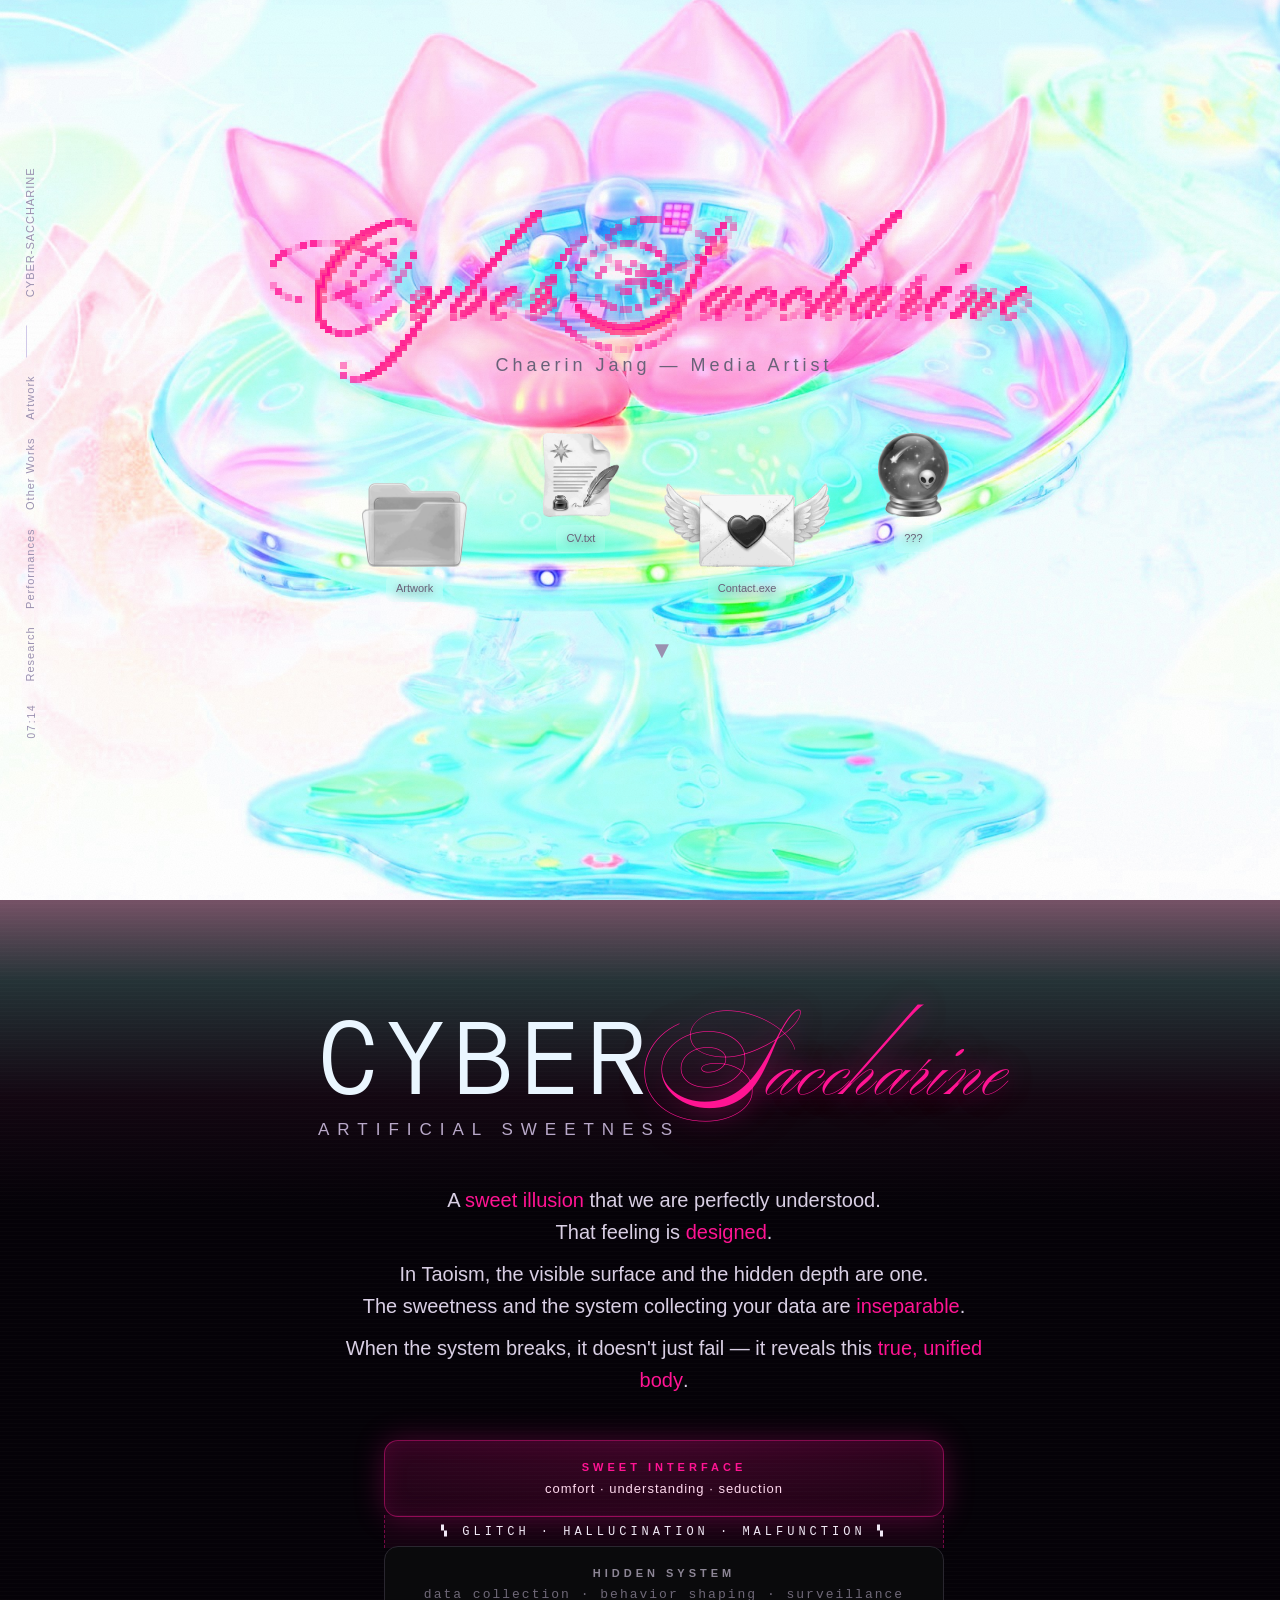
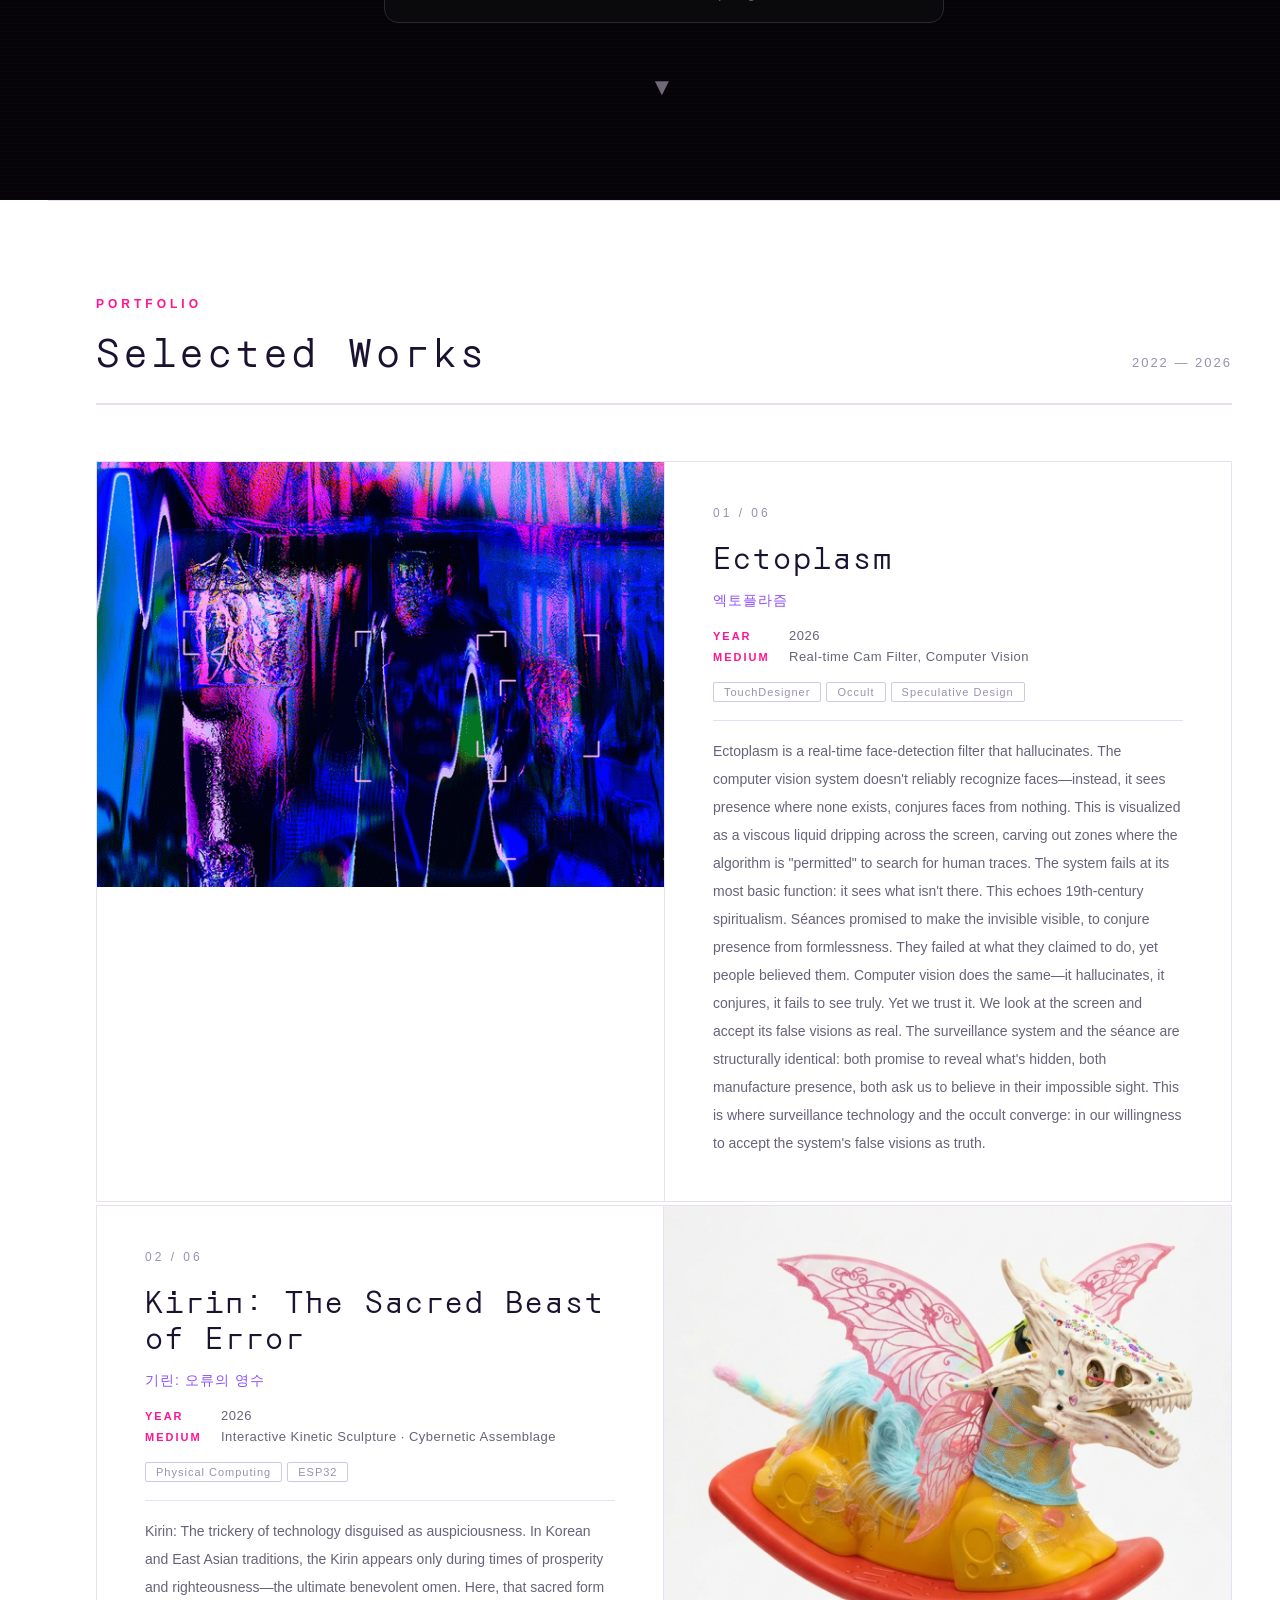
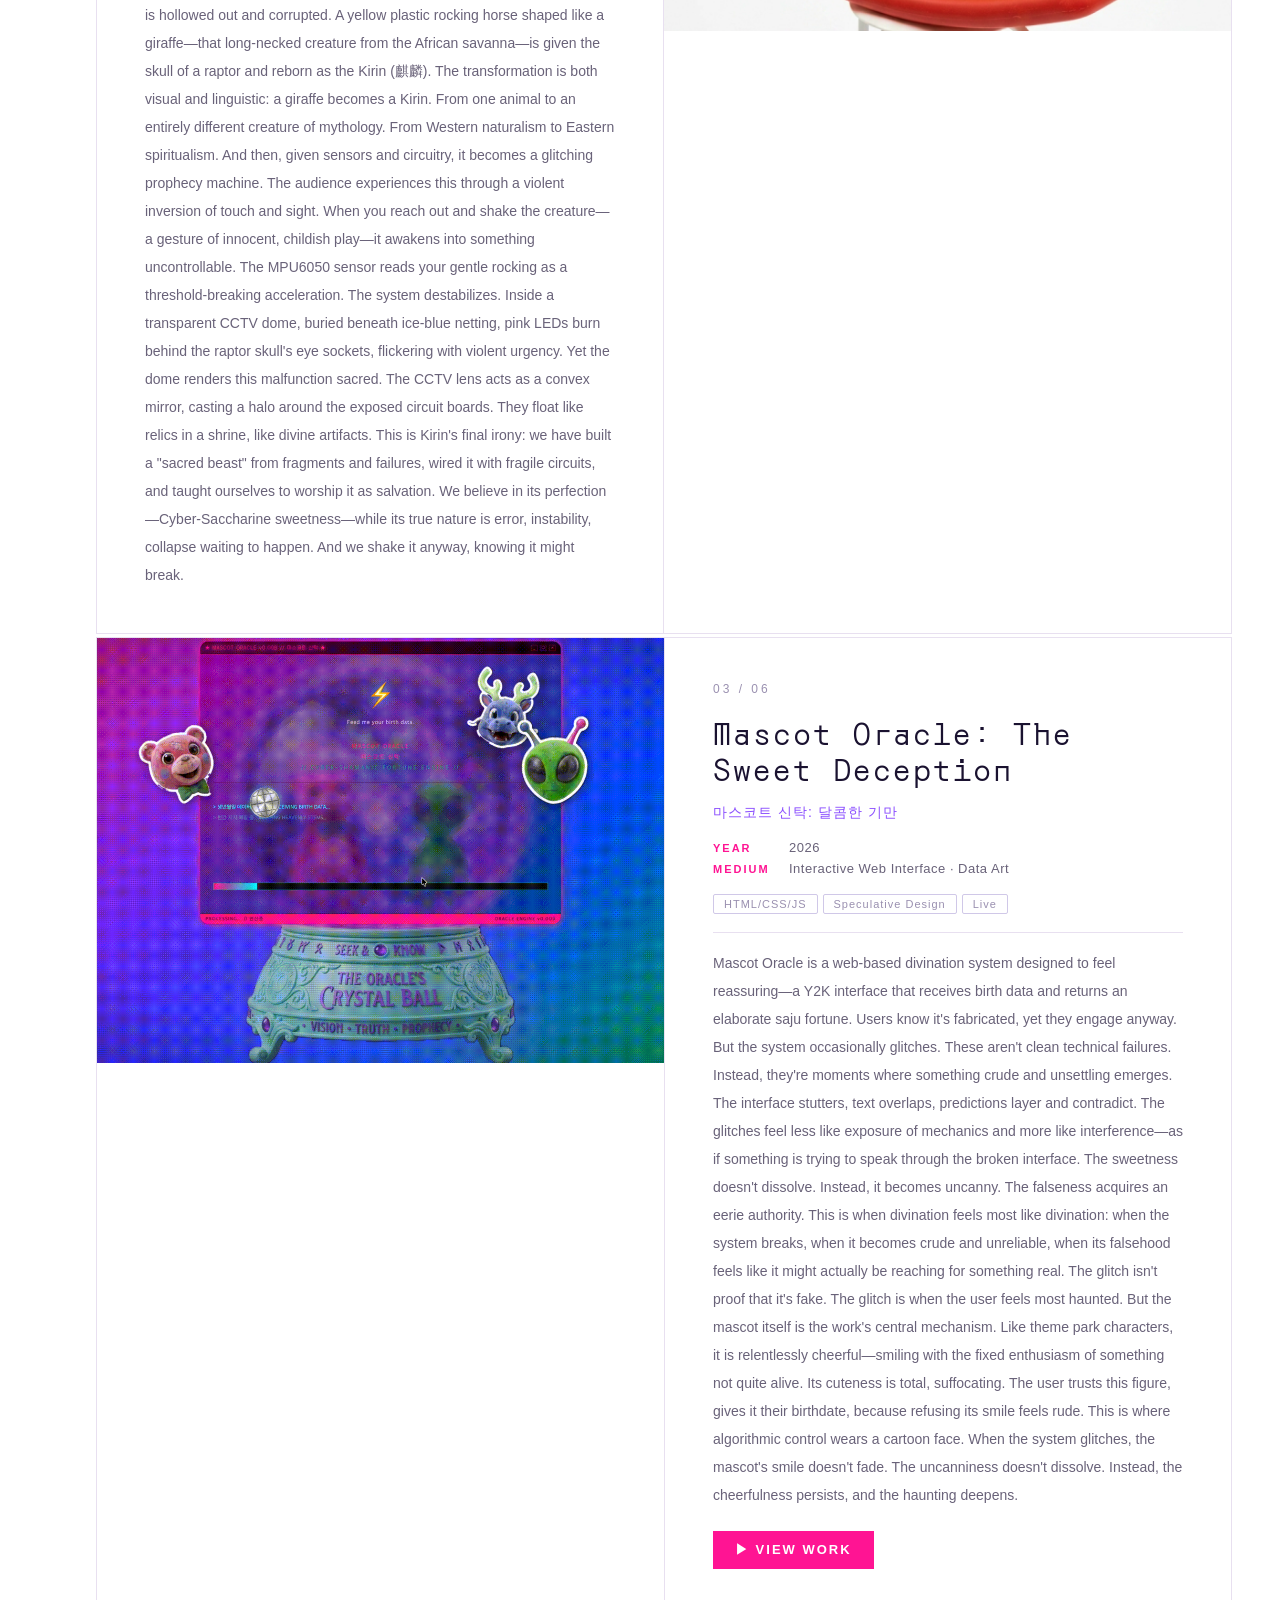
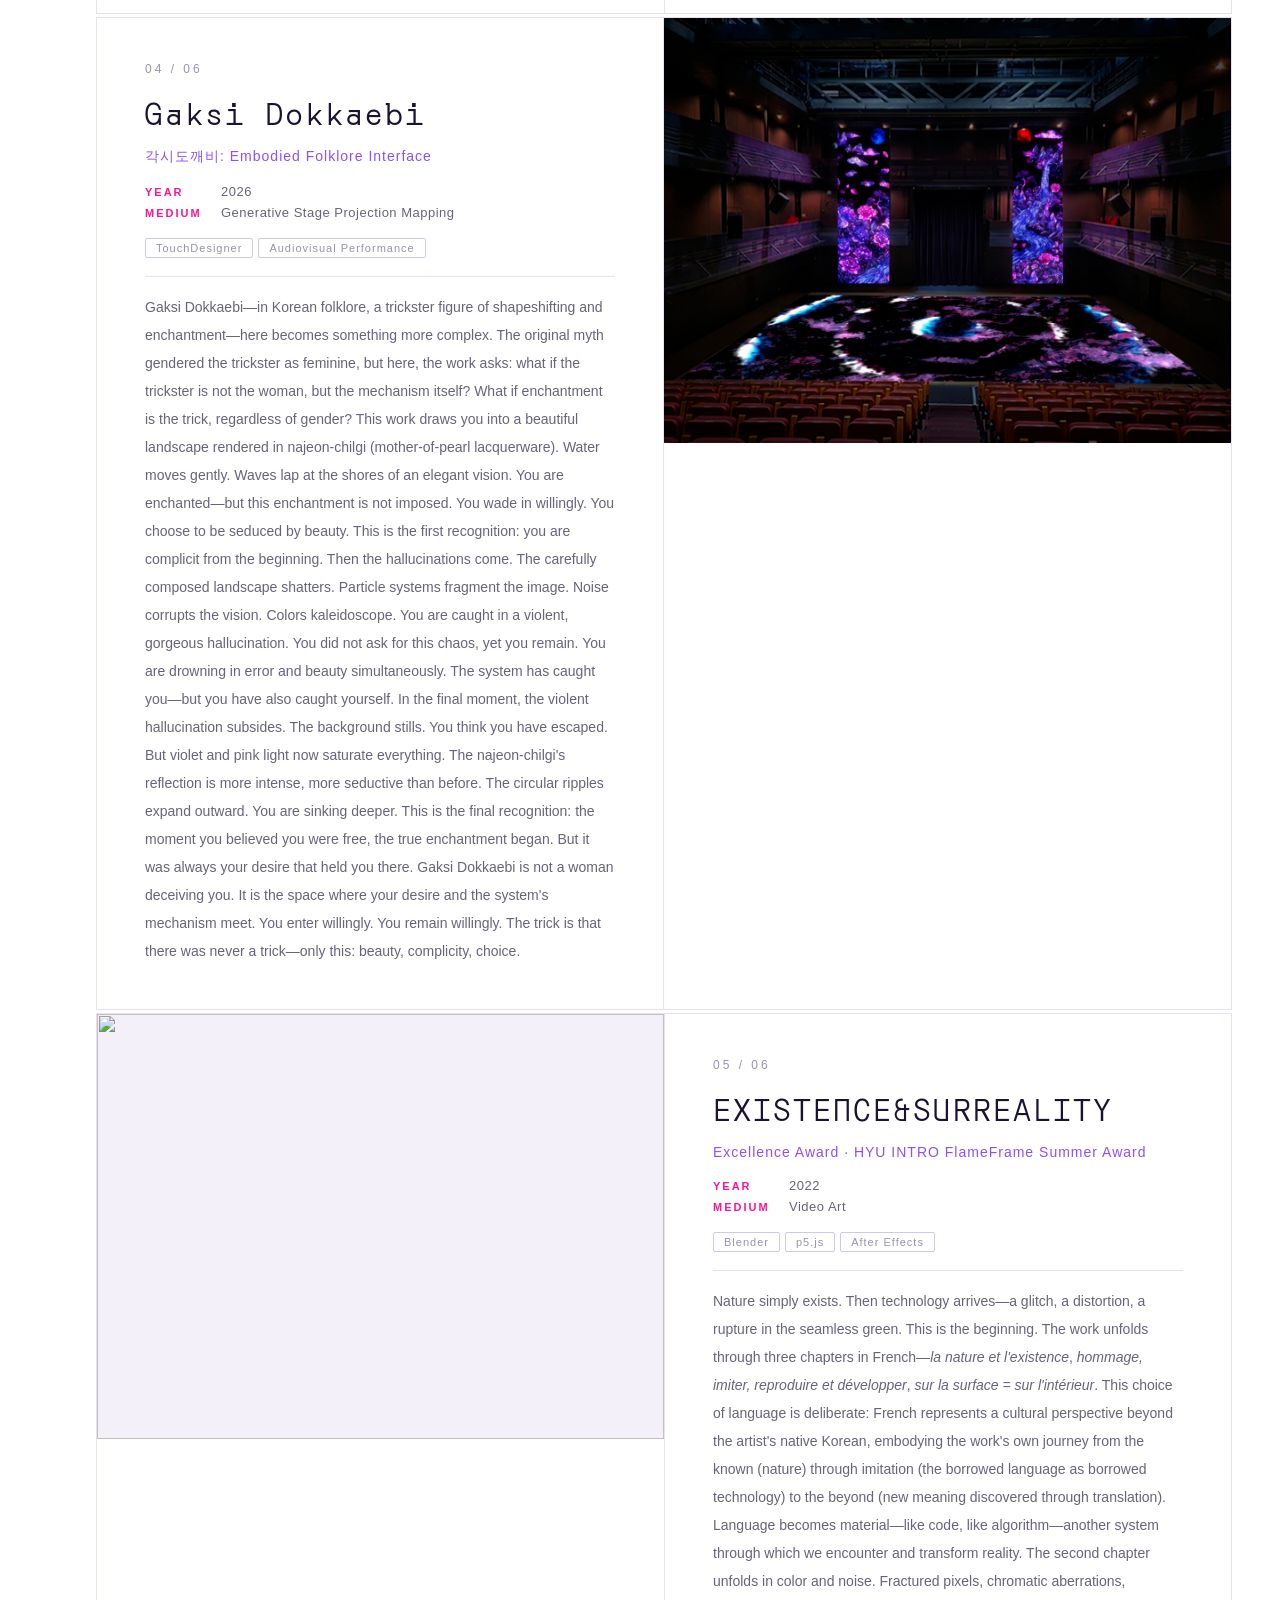
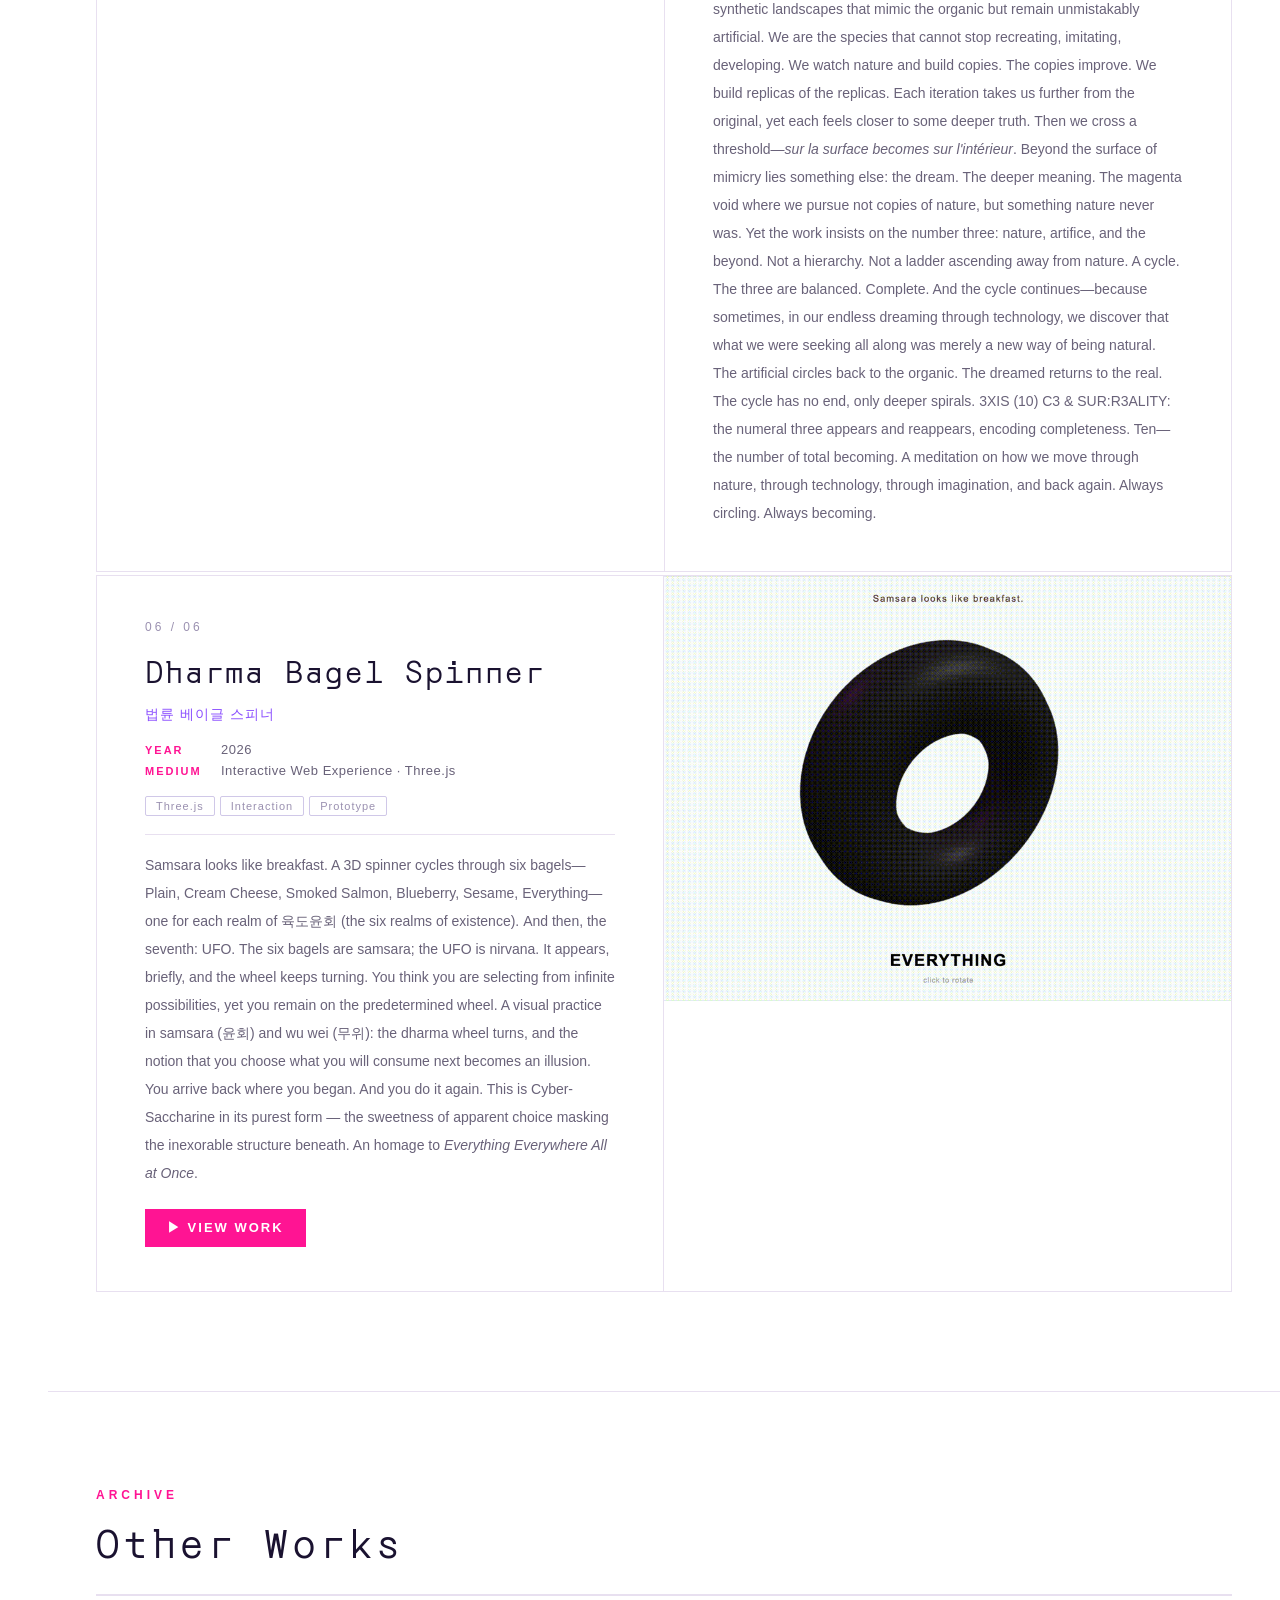
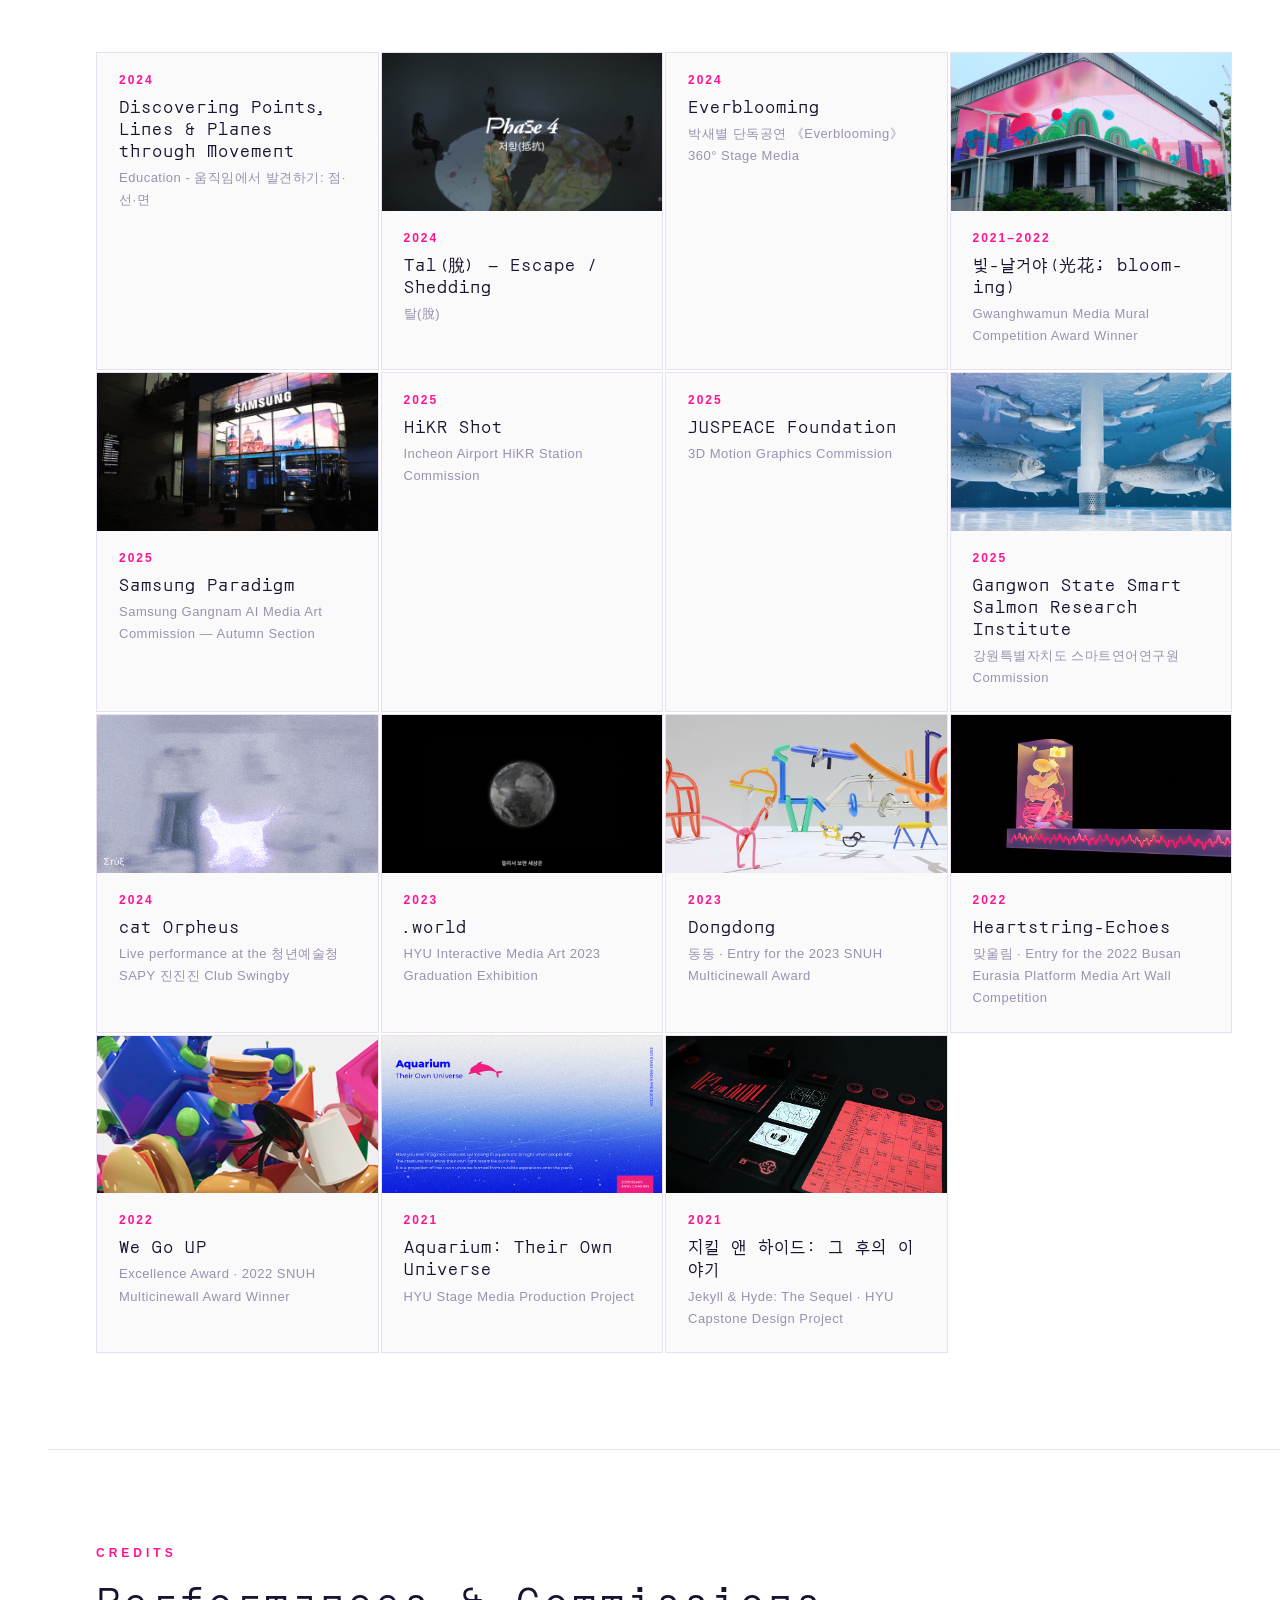
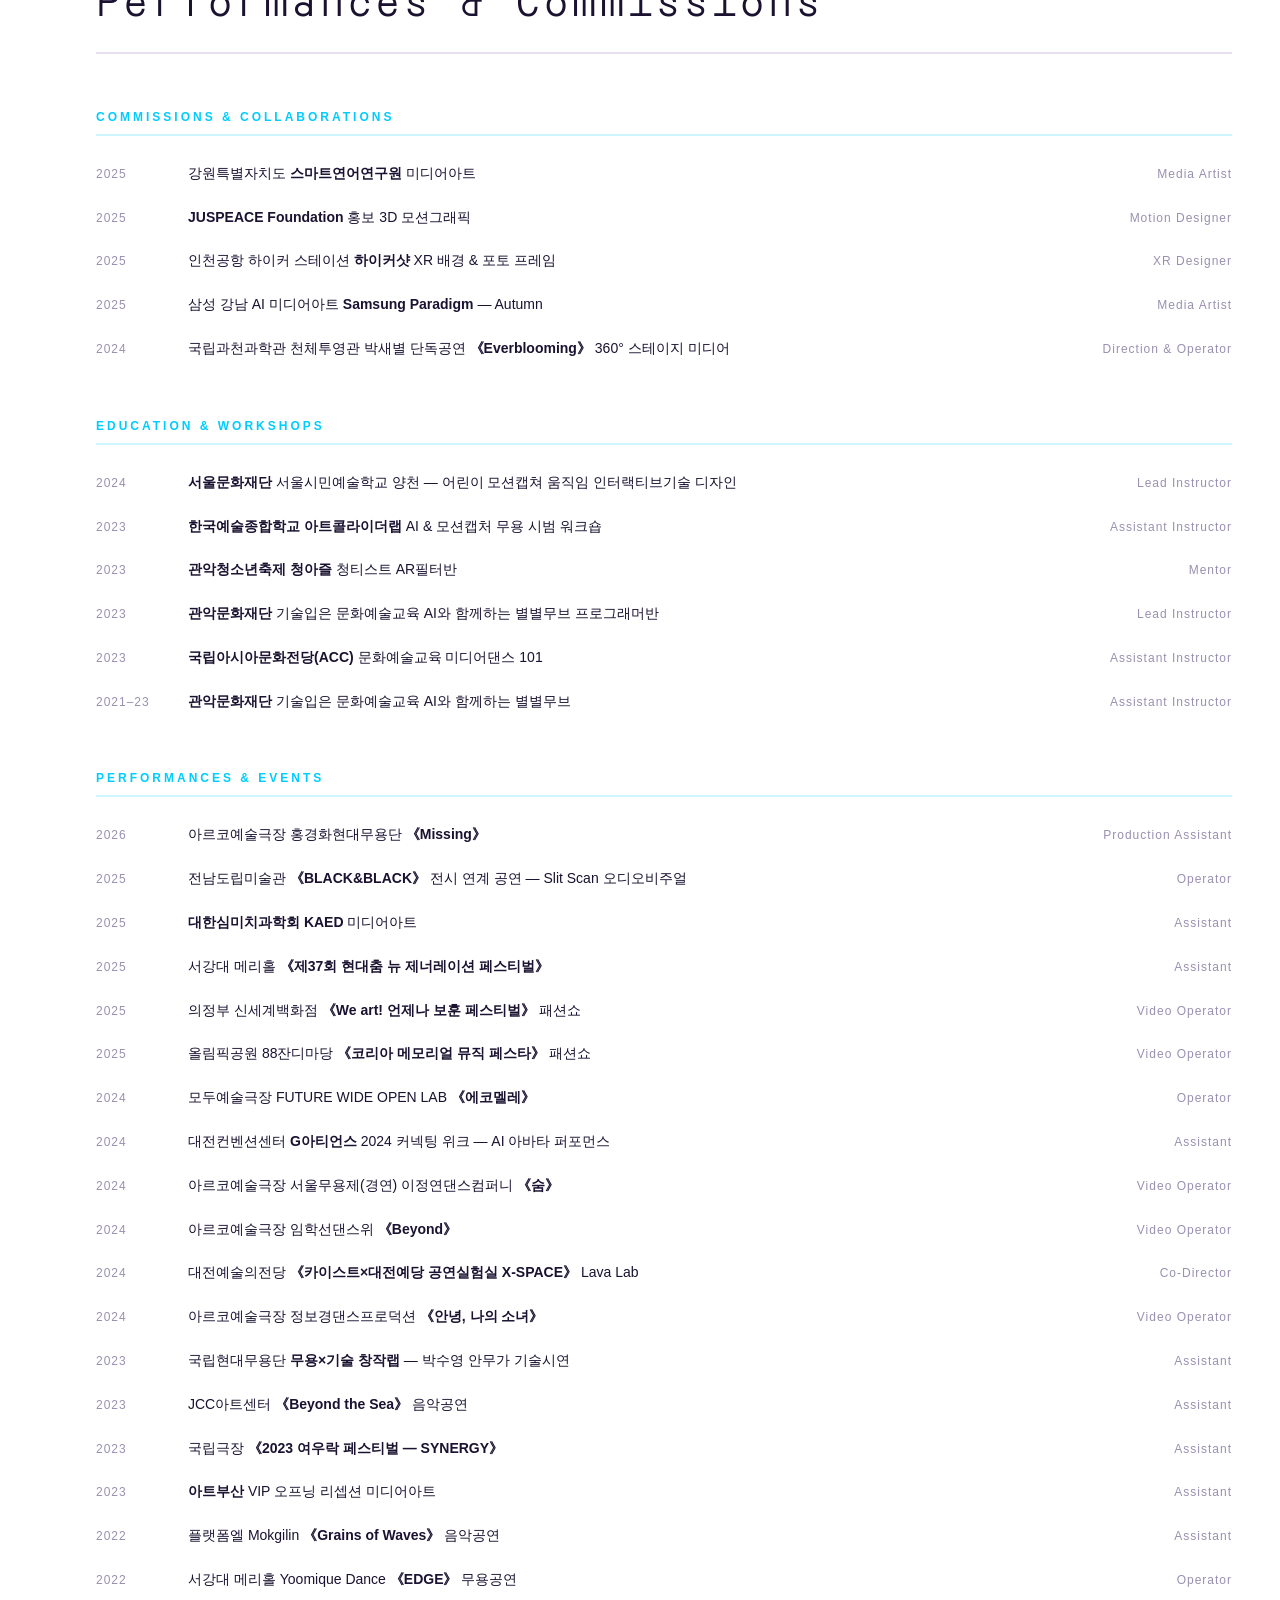
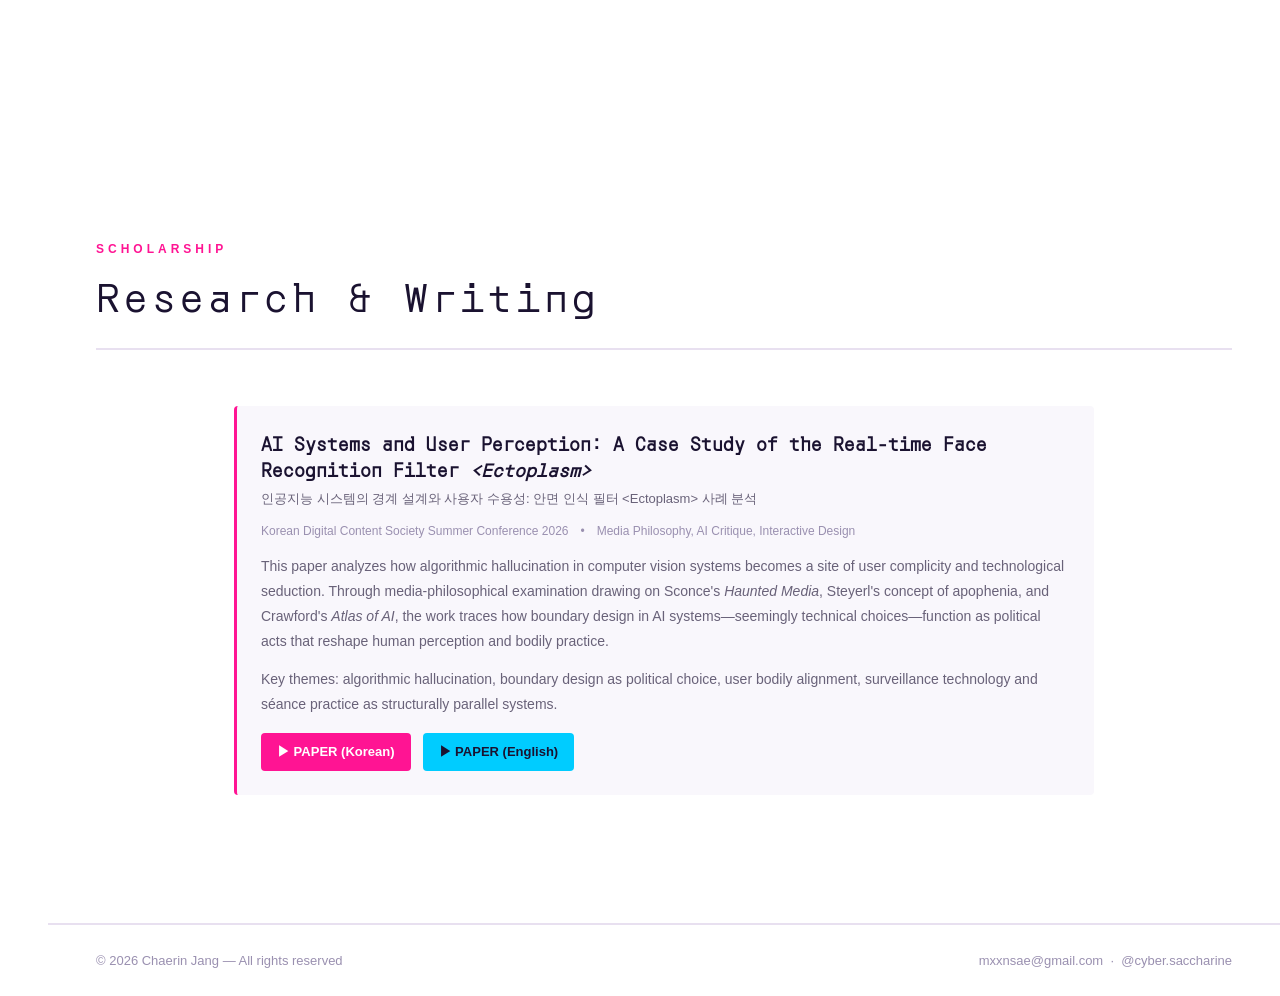
==== index.html @ 1215d9a9 "Polish Sugarcoat: thinking pose, clearer discard reveal, privacy note - Fix concept section scroll/f" ====
<!DOCTYPE html>
<html lang="ko">
<head>
<meta charset="UTF-8">
<meta name="viewport" content="width=device-width, initial-scale=1.0">
<title>CYBER-SACCHARINE — Chaerin Jang</title>
<link rel="preload" as="image" href="hero/hero.jpg">
<style>
@import url('https://fonts.googleapis.com/css2?family=Ballet&family=Charm:wght@400;700&family=Noto+Sans+KR:wght@300;400;500;700;900&family=Orbit&display=swap');

@font-face {
  font-family: 'DosHandwriting';
  src: url('https://cdn.jsdelivr.net/gh/projectnoonnu/noonfonts_2304-2@1.0/DOSPilgiMedium.woff2') format('woff2');
  font-weight: normal;
  font-display: swap;
}

@font-face {
    font-family: 'Suit';
    src: url('https://cdn.jsdelivr.net/gh/projectnoonnu/noonfonts_suit@1.0/SUIT-Thin.woff2') format('woff2');
    font-weight: 100;
    font-display: swap;
}

@font-face {
    font-family: 'Suit';
    src: url('https://cdn.jsdelivr.net/gh/projectnoonnu/noonfonts_suit@1.0/SUIT-ExtraLight.woff2') format('woff2');
    font-weight: 200;
    font-display: swap;
}

@font-face {
    font-family: 'Suit';
    src: url('https://cdn.jsdelivr.net/gh/projectnoonnu/noonfonts_suit@1.0/SUIT-Light.woff2') format('woff2');
    font-weight: 300;
    font-display: swap;
}

@font-face {
    font-family: 'Suit';
    src: url('https://cdn.jsdelivr.net/gh/projectnoonnu/noonfonts_suit@1.0/SUIT-Regular.woff2') format('woff2');
    font-weight: normal;
    font-display: swap;
}

@font-face {
    font-family: 'Suit';
    src: url('https://cdn.jsdelivr.net/gh/projectnoonnu/noonfonts_suit@1.0/SUIT-Medium.woff2') format('woff2');
    font-weight: 500;
    font-display: swap;
}

@font-face {
    font-family: 'Suit';
    src: url('https://cdn.jsdelivr.net/gh/projectnoonnu/noonfonts_suit@1.0/SUIT-SemiBold.woff2') format('woff2');
    font-weight: 600;
    font-display: swap;
}

@font-face {
    font-family: 'Suit';
    src: url('https://cdn.jsdelivr.net/gh/projectnoonnu/noonfonts_suit@1.0/SUIT-Bold.woff2') format('woff2');
    font-weight: 700;
    font-display: swap;
}

@font-face {
    font-family: 'Suit';
    src: url('https://cdn.jsdelivr.net/gh/projectnoonnu/noonfonts_suit@1.0/SUIT-ExtraBold.woff2') format('woff2');
    font-weight: 800;
    font-display: swap;
}

@font-face {
    font-family: 'Suit';
    src: url('https://cdn.jsdelivr.net/gh/projectnoonnu/noonfonts_suit@1.0/SUIT-Heavy.woff2') format('woff2');
    font-weight: 900;
    font-display: swap;
}

:root {
  --pink: #FF1493;
  --pink-light: #ffb3d9;
  --cyan: #00CCFF;
  --purple: #8B4FFF;
  --bg: #ffffff;
  --bg2: #fafafa;
  --bg3: #f4f0fa;
  --text: #1a1230;
  --text-mid: #696279;
  --text-dim: #9a90b0;
  --border: #e8e0f0;
  --border-strong: #d0c8e8;
}

* { margin: 0; padding: 0; box-sizing: border-box; }
html { scroll-behavior: smooth; }

body {
  background: var(--bg);
  color: var(--text);
  font-family: 'Suit', sans-serif;
  overflow-x: hidden;
  font-size: 16px;
}

/* ══════════════════════════
   LEFT FLOATING NAV
══════════════════════════ */
.sidenav {
  position: fixed;
  left: 20px;
  top: 50%;
  transform: translateY(-50%);
  z-index: 1000;
  display: flex;
  flex-direction: column;
  align-items: flex-start;
  gap: 6px;
  background: transparent;
}

.sidenav-brand {
  font-family: 'Orbit', sans-serif;
  font-size: 11px;
  color: var(--pink);
  letter-spacing: 3px;
  cursor: pointer;
  writing-mode: vertical-rl;
  text-orientation: mixed;
  transform: rotate(180deg);
  margin-bottom: 16px;
  text-decoration: none;
  transition: opacity 0.15s;
}
.sidenav-brand:hover { opacity: 0.7; }

.sidenav-line {
  width: 1px;
  height: 32px;
  background: var(--border-strong);
  margin: 0 auto 6px;
  align-self: center;
  margin-left: 6px;
}

.sidenav a {
  font-family: 'Suit', sans-serif;
  font-size: 11px;
  font-weight: 500;
  color: var(--text-dim);
  text-decoration: none;
  letter-spacing: 1px;
  cursor: pointer;
  writing-mode: vertical-rl;
  text-orientation: mixed;
  transform: rotate(180deg);
  padding: 6px 4px;
  transition: color 0.15s;
  white-space: nowrap;
}
.sidenav a:hover,
.sidenav a.active { color: var(--pink); }

.sidenav-clock {
  font-size: 10px;
  color: var(--text-dim);
  writing-mode: vertical-rl;
  transform: rotate(180deg);
  letter-spacing: 2px;
  margin-top: 10px;
  align-self: center;
  margin-left: 2px;
}

/* Offset main content */
body { padding-left: 48px; }

@media(max-width:768px){
  .sidenav { display: none; }
  body { padding-left: 0; }
}

/* ══════════════════════════
   DESKTOP / HERO
══════════════════════════ */
#desktop {
  min-height: 100vh;
  display: flex;
  flex-direction: column;
  align-items: center;
  justify-content: center;
  position: relative;
  overflow: hidden;
  padding: 60px 40px;
  /* Extend full width behind sidenav (desktop only) */
  margin-left: -48px;
  width: calc(100% + 48px);
  padding-left: 88px; /* 48px offset + original 40px */
}

/* Hero bg div (parallax target) */
.hero-bg {
  position: absolute;
  inset: -8%;
  background: url('hero/hero.jpg') center/cover no-repeat;
  z-index: 0;
  transition: transform 0.25s ease-out, opacity 0.4s ease;
}

@media(max-width: 768px) {
  .hero-bg {
    inset: 0;
    background-size: cover;
    background-position: center;
  }
}

@keyframes gradShift {
  0%   { opacity: 0.9; }
  50%  { opacity: 1; }
  100% { opacity: 0.88; }
}

/* Soft noise grain */
.hero-noise {
  position: absolute; inset: 0;
  background-image: url("data:image/svg+xml,%3Csvg xmlns='http://www.w3.org/2000/svg' width='300' height='300'%3E%3Cfilter id='n'%3E%3CfeTurbulence type='fractalNoise' baseFrequency='0.85' numOctaves='4' stitchTiles='stitch'/%3E%3CfeColorMatrix type='saturate' values='0'/%3E%3C/filter%3E%3Crect width='300' height='300' filter='url(%23n)' opacity='0.06'/%3E%3C/svg%3E");
  pointer-events: none;
  z-index: 1;
}

.desktop-content {
  position: relative;
  z-index: 1;
  text-align: center;
  display: flex;
  flex-direction: column;
  align-items: center;
  gap: 40px;
  transition: opacity 0.4s ease, transform 0.4s ease;
}

.nameplate-title {
  font-family: 'Ballet', cursive;
  font-weight: 400;
  font-size: clamp(56px, 10vw, 120px);
  color: #ff1493;
  letter-spacing: 8px;
  line-height: 1;
  white-space: nowrap;
  text-shadow: 0 2px 12px rgba(255, 255, 255, 0.8), 0 4px 20px rgba(255, 20, 147, 0.6);
  filter: url(#pixelate);
}

.nameplate-sub {
  font-family: 'DosHandwriting', sans-serif;
  font-size: clamp(14px, 2vw, 18px);
  color: var(--text-mid);
  letter-spacing: 4px;
  font-weight: 300;
}

.desktop-icons {
  display: flex;
  flex-direction: row;
  gap: 30px;
  justify-content: center;
  align-items: center;
  flex-wrap: wrap;
  max-width: 1000px;
  margin: 30px auto 0;
  transition: opacity 0.3s ease;
}

.desktop-icons .desktop-icon:nth-child(odd) {
  transform: translateY(25px);
}

.desktop-icons .desktop-icon:nth-child(even) {
  transform: translateY(-25px);
}

@media(max-width: 768px) {
  .desktop-icons {
    gap: 40px;
  }

  .desktop-icons .desktop-icon:nth-child(odd) {
    transform: translateY(15px);
  }

  .desktop-icons .desktop-icon:nth-child(even) {
    transform: translateY(-15px);
  }
}

.desktop-icon {
  display: flex;
  flex-direction: column;
  align-items: center;
  gap: 8px;
  cursor: pointer;
  padding: 12px 16px;
  border: none;
  border-radius: 4px;
  background: transparent;
  backdrop-filter: none;
  transition: all 0.3s ease;
  user-select: none;
  flex: 1;
  min-width: 0;
}
.desktop-icon:hover {
  background: transparent;
  transform: translateY(-20px) scale(1.15);
  filter: drop-shadow(0 16px 40px rgba(255, 20, 147, 0.5));
}

.icon-img {
  height: clamp(42px, 8.4vw, 84px);
  width: auto;
  object-fit: contain;
  filter: grayscale(100%);
  transition: filter 0.3s ease, transform 0.3s ease;
}

.desktop-icon:hover .icon-img {
  filter: grayscale(0%) brightness(1.25) drop-shadow(0 0 12px rgba(255, 20, 147, 0.6));
  transform: scale(1.1);
}
.icon-label {
  font-family: 'DosHandwriting', sans-serif;
  font-size: 11px;
  font-weight: 500;
  color: var(--text-mid);
  text-align: center;
  letter-spacing: 0;
  white-space: nowrap;
  max-width: 90px;
  line-height: 1.4;
  text-shadow: 0 2px 8px rgba(0, 0, 0, 0.5);
  background: rgba(255, 255, 255, 0.15);
  backdrop-filter: blur(6px);
  padding: 6px 10px;
  border-radius: 6px;
  overflow: hidden;
  text-overflow: ellipsis;
  transition: color 0.3s ease;
}

.desktop-icon:hover .icon-label {
  color: var(--pink);
}

.scroll-cue {
  font-family: 'Orbit', sans-serif;
  font-size: 24px;
  color: var(--text-dim);
  letter-spacing: 4px;
  animation: cueHint 2s ease-in-out infinite;
  font-weight: 300;
  cursor: pointer;
  transition: color 0.3s ease;
}

.scroll-cue:hover {
  color: var(--pink);
}

@keyframes cueHint {
  0%, 100% { opacity: 0.4; transform: translateY(0); }
  50% { opacity: 1; transform: translateY(6px); }
}

/* ══════════════════════════
   CONCEPT — CYBER-SACCHARINE
══════════════════════════ */
#concept {
  min-height: 100vh;
  display: flex;
  flex-direction: column;
  align-items: center;
  justify-content: center;
  position: relative;
  overflow: hidden;
  /* top fades from hero's pink/mint tint down into black */
  background:
    linear-gradient(180deg,
      rgba(255, 179, 217, 0.45) 0%,
      rgba(150, 225, 220, 0.22) 9%,
      rgba(40, 14, 32, 0.4) 22%,
      rgba(5, 2, 8, 0) 34%),
    #050208;
  color: #f4eef8;
  padding: 80px 40px;
  /* Extend full width behind sidenav (desktop only) */
  margin-left: -48px;
  width: calc(100% + 48px);
  padding-left: 88px;
  gap: 44px;
  opacity: 0;
  transition: opacity 0.7s ease;
}
#concept.is-visible { opacity: 1; }
/* faint scanline / system texture */
#concept::before {
  content: "";
  position: absolute;
  inset: 0;
  background: repeating-linear-gradient(
    0deg, rgba(255,255,255,0.025) 0px, rgba(255,255,255,0.025) 1px,
    transparent 1px, transparent 4px);
  pointer-events: none;
  opacity: 0.6;
}
#concept > * { position: relative; z-index: 1; }

.concept-title {
  font-size: clamp(44px, 8vw, 104px);
  line-height: 1;
  letter-spacing: 2px;
  text-align: center;
  margin-bottom: -8px;
}
.concept-title .cyber {
  font-family: 'Orbit', sans-serif;
  font-weight: 400;
  color: #eaf6ff;
  text-transform: uppercase;
  letter-spacing: 6px;
}
.concept-title .saccharine {
  font-family: 'Ballet', cursive;
  font-weight: 400;
  color: var(--pink);
  letter-spacing: 2px;
  text-shadow: 0 0 24px rgba(255, 20, 147, 0.55), 0 0 60px rgba(255, 20, 147, 0.25);
}
.concept-sub {
  font-family: 'Suit', sans-serif;
  font-size: clamp(13px, 1.6vw, 17px);
  font-weight: 300;
  letter-spacing: 8px;
  text-transform: uppercase;
  color: #b9a9c9;
}

.concept-lines {
  display: flex;
  flex-direction: column;
  align-items: center;
  gap: 10px;
  text-align: center;
  max-width: 640px;
}
.concept-lines p {
  font-family: 'Suit', sans-serif;
  font-size: clamp(15px, 1.9vw, 20px);
  font-weight: 300;
  line-height: 1.6;
  color: #d9cfe4;
}
.concept-lines p .hl { color: var(--pink); font-weight: 500; }

/* ── 2-layer diagram ── */
.concept-diagram {
  display: flex;
  flex-direction: column;
  align-items: stretch;
  width: 100%;
  max-width: 560px;
}
.layer {
  border-radius: 14px;
  padding: 20px 26px;
  text-align: center;
}
.layer-label {
  font-family: 'Suit', sans-serif;
  font-size: 11px;
  font-weight: 700;
  letter-spacing: 4px;
  text-transform: uppercase;
  margin-bottom: 8px;
}
.layer-desc {
  font-size: 13px;
  letter-spacing: 1px;
}
.layer-sweet {
  background: radial-gradient(120% 160% at 50% 0%, rgba(255,20,147,0.22), rgba(255,20,147,0.06));
  border: 1px solid rgba(255, 20, 147, 0.45);
  box-shadow: 0 0 30px rgba(255, 20, 147, 0.25), inset 0 0 24px rgba(255, 20, 147, 0.12);
}
.layer-sweet .layer-label { color: var(--pink); }
.layer-sweet .layer-desc { font-family: 'Suit', sans-serif; font-weight: 300; color: #ffd9ee; }

.layer-system {
  background: #0a0a0c;
  border: 1px solid #2a2730;
}
.layer-system .layer-label { color: #8d8696; }
.layer-system .layer-desc {
  font-family: 'DosHandwriting', monospace;
  color: #6f6878;
  letter-spacing: 2px;
}

.glitch-band {
  font-family: 'DosHandwriting', monospace;
  font-size: 12px;
  letter-spacing: 4px;
  text-align: center;
  color: #f0e8f5;
  padding: 9px 0;
  margin: -2px 0;
  background: rgba(255, 20, 147, 0.06);
  border-left: 1px dashed rgba(255, 20, 147, 0.4);
  border-right: 1px dashed rgba(255, 20, 147, 0.4);
  animation: rgbSplit 2.4s steps(1) infinite;
}
/* chromatic aberration — red/cyan channels separate */
@keyframes rgbSplit {
  0%, 100% { text-shadow: -2px 0 rgba(255,0,60,0.9), 2px 0 rgba(0,225,255,0.9); }
  20%      { text-shadow:  2px 0 rgba(255,0,60,0.9), -2px 0 rgba(0,225,255,0.9); }
  40%      { text-shadow: -1px 0 rgba(255,0,60,0.9), 1px 0 rgba(0,225,255,0.9); }
  60%      { text-shadow:  3px 0 rgba(255,0,60,0.9), -3px 0 rgba(0,225,255,0.9); }
  80%      { text-shadow: -2px 0 rgba(255,0,60,0.9), 2px 0 rgba(0,225,255,0.9); }
}

.concept-cue {
  font-family: 'Orbit', sans-serif;
  font-size: 24px;
  color: #6f6878;
  letter-spacing: 4px;
  cursor: pointer;
  animation: cueHint 2s ease-in-out infinite;
  transition: color 0.3s ease;
}
.concept-cue:hover { color: var(--pink); }

@media(max-width:768px){
  #concept {
    margin-left: 0;
    width: 100%;
    padding: 72px 24px;
    gap: 32px;
  }
  .concept-title { letter-spacing: 1px; }
  .concept-title .cyber { letter-spacing: 3px; }
  .concept-sub { letter-spacing: 5px; }
}

/* ══════════════════════════
   SECTION WRAPPER
══════════════════════════ */
.page-section {
  max-width: 1280px;
  margin: 0 auto;
  padding: 96px 48px;
}
@media(max-width:768px){ .page-section{ padding: 64px 20px; } }

.section-label {
  font-family: 'Suit', sans-serif;
  font-size: 12px;
  font-weight: 700;
  color: var(--pink);
  letter-spacing: 4px;
  text-transform: uppercase;
  margin-bottom: 10px;
}

.section-title {
  font-family: 'Orbit', sans-serif;
  font-size: clamp(26px, 4vw, 40px);
  color: var(--text);
  letter-spacing: 4px;
  margin-bottom: 56px;
  padding-bottom: 24px;
  border-bottom: 2px solid var(--border);
  display: flex;
  justify-content: space-between;
  align-items: baseline;
  flex-wrap: wrap;
  gap: 12px;
}
.section-title span {
  font-family: 'Suit', sans-serif;
  font-size: 13px;
  color: var(--text-dim);
  letter-spacing: 2px;
  font-weight: 400;
}

.section-divider {
  border: none;
  border-top: 1px solid var(--border);
}

/* ══════════════════════════
   ARTWORK SCROLL LAYOUT
══════════════════════════ */
.artwork-entry {
  display: grid;
  grid-template-columns: 1fr 1fr;
  gap: 0;
  margin-bottom: 3px;
  border: 1px solid var(--border);
}
.artwork-entry:nth-child(even) { direction: rtl; }
.artwork-entry:nth-child(even) > * { direction: ltr; }

.artwork-entry-media {
  overflow: hidden;
  aspect-ratio: 4/3;
  background: var(--bg3);
  position: relative;
}
.artwork-entry-media img,
.artwork-entry-media-bg {
  width: 100%; height: 100%;
  object-fit: cover;
  display: block;
  transition: transform 0.5s ease;
}
.artwork-entry:hover .artwork-entry-media img,
.artwork-entry:hover .artwork-entry-media-bg { transform: scale(1.04); }
.artwork-entry-media-bg {
  display: flex;
  align-items: center;
  justify-content: center;
  font-family: 'Orbit', sans-serif;
  font-size: 16px;
  color: rgba(255,255,255,0.2);
  letter-spacing: 4px;
}

.artwork-entry-info {
  padding: 44px 48px;
  display: flex;
  flex-direction: column;
  justify-content: center;
  gap: 18px;
  background: #fff;
  border-left: 1px solid var(--border);
}
.artwork-entry:nth-child(even) .artwork-entry-info {
  border-left: none;
  border-right: 1px solid var(--border);
}

.artwork-index {
  font-family: 'Suit', sans-serif;
  font-size: 12px;
  font-weight: 300;
  color: var(--text-dim);
  letter-spacing: 3px;
}
.artwork-title {
  font-family: 'Orbit', sans-serif;
  font-size: clamp(20px, 2.5vw, 30px);
  color: var(--text);
  letter-spacing: 2px;
  line-height: 1.2;
}
.artwork-subtitle {
  font-size: 14px;
  color: var(--purple);
  letter-spacing: 1px;
  font-weight: 400;
}
.artwork-meta { display: flex; flex-direction: column; gap: 6px; }
.artwork-meta-row {
  font-size: 13px;
  color: var(--text-mid);
  letter-spacing: 0.5px;
  display: flex;
  gap: 12px;
  align-items: baseline;
}
.artwork-meta-row strong {
  font-size: 11px;
  font-weight: 700;
  color: var(--pink);
  letter-spacing: 2px;
  text-transform: uppercase;
  min-width: 64px;
}
.artwork-tags { display: flex; flex-wrap: wrap; gap: 5px; }
.tag {
  display: inline-block;
  padding: 3px 10px;
  border: 1px solid var(--border-strong);
  font-size: 11px;
  color: var(--text-dim);
  letter-spacing: 1px;
  border-radius: 2px;
  font-weight: 400;
}
.artwork-desc {
  font-size: 14px;
  line-height: 2;
  color: var(--text-mid);
  border-top: 1px solid var(--border);
  padding-top: 16px;
  font-weight: 300;
}
.artwork-link {
  display: inline-flex;
  align-items: center;
  gap: 8px;
  margin-top: 4px;
  padding: 10px 22px;
  background: var(--pink);
  color: #fff;
  font-family: 'Suit', sans-serif;
  font-size: 13px;
  font-weight: 700;
  letter-spacing: 2px;
  text-decoration: none;
  width: fit-content;
  transition: all 0.15s;
}
.artwork-link:hover { background: #cc0f78; transform: translateY(-1px); box-shadow: 0 4px 16px rgba(255,20,147,0.3); }

@media(max-width:900px){
  .artwork-entry { grid-template-columns: 1fr; direction: ltr; }
  .artwork-entry:nth-child(even) { direction: ltr; }
  .artwork-entry-info { padding: 32px 24px; border-left: none !important; border-right: none !important; border-top: 1px solid var(--border); }
}

/* ══════════════════════════
   OTHER WORKS GRID
══════════════════════════ */
.other-grid {
  display: grid;
  grid-template-columns: repeat(auto-fill, minmax(280px, 1fr));
  gap: 2px;
}
.other-item {
  background: var(--bg2);
  cursor: pointer;
  border: 1px solid var(--border);
  transition: all 0.2s;
  overflow: hidden;
}
.other-item:hover {
  border-color: var(--pink);
  background: #fff;
  box-shadow: 0 4px 20px rgba(255,20,147,0.08);
  transform: translateY(-2px);
}
.other-item-thumb {
  width: 100%;
  aspect-ratio: 16/9;
  object-fit: cover;
  display: block;
  transition: transform 0.4s ease;
}
.other-item:hover .other-item-thumb { transform: scale(1.04); }
.other-item-thumb-placeholder {
  width: 100%;
  aspect-ratio: 16/9;
  background: var(--bg3);
  display: none;
}
.other-item-body { padding: 20px 22px 22px; }
.other-item-year { font-size: 12px; color: var(--pink); font-weight: 700; letter-spacing: 2px; margin-bottom: 8px; }
.other-item-title { font-family: 'Orbit', sans-serif; font-size: 17px; color: var(--text); letter-spacing: 1px; margin-bottom: 6px; line-height: 1.3; }
.other-item-sub { font-size: 13px; color: var(--text-dim); letter-spacing: 0.5px; line-height: 1.7; font-weight: 300; }

/* ══════════════════════════
   PERFORMANCES
══════════════════════════ */
.perf-category { margin-bottom: 48px; }
.perf-category-title {
  font-size: 12px;
  font-weight: 700;
  color: var(--cyan);
  letter-spacing: 3px;
  text-transform: uppercase;
  margin-bottom: 16px;
  padding-bottom: 10px;
  border-bottom: 2px solid rgba(0,204,255,0.2);
}
.perf-entry {
  display: grid;
  grid-template-columns: 72px 1fr auto;
  gap: 20px;
  align-items: baseline;
  padding: 10px 0;
  font-size: 14px;
  line-height: 1.7;
}
.perf-year { font-size: 12px; color: var(--text-dim); letter-spacing: 1px; font-weight: 300; }
.perf-title { color: var(--text); font-weight: 400; }
.perf-title em { color: var(--text); font-style: normal; font-weight: 700; }
.perf-role { font-size: 12px; color: var(--text-dim); letter-spacing: 1px; white-space: nowrap; font-weight: 300; }
@media(max-width:600px){
  .perf-entry { grid-template-columns: 48px 1fr; font-size: 13px; }
  .perf-role { grid-column: 2; }
}

/* ══════════════════════════
   CV MODAL (WHITE)
══════════════════════════ */
.modal-overlay {
  display: none;
  position: fixed; inset: 0;
  background: rgba(0,0,0,0.3);
  backdrop-filter: blur(8px);
  z-index: 8000;
  align-items: center;
  justify-content: center;
  padding: 20px;
}
.modal-overlay.active { display: flex; }

.modal-window {
  background: #fff;
  border: 1px solid var(--border);
  border-radius: 12px;
  box-shadow: 0 20px 60px rgba(0,0,0,0.12);
  width: 100%;
  max-width: 720px;
  max-height: 88vh;
  overflow: hidden;
  animation: modalIn 0.2s ease-out;
  color: var(--text);
}
@keyframes modalIn { from{opacity:0;transform:scale(0.97) translateY(6px)} to{opacity:1;transform:none} }

.modal-titlebar {
  background: #ffffff;
  padding: 6px 8px;
  display: flex;
  justify-content: space-between;
  align-items: center;
  position: sticky; top: 0; z-index: 1;
}
.modal-titlebar-name {
  font-family: 'DosHandwriting', sans-serif;
  font-size: 13px;
  font-weight: 700;
  color: var(--pink);
  letter-spacing: 2px;
}
.modal-close {
  width: 24px; height: 24px;
  border: 1px solid var(--border-strong);
  color: var(--text-dim);
  background: transparent;
  cursor: pointer;
  font-size: 14px;
  display: flex; align-items: center; justify-content: center;
  transition: all 0.15s; font-family: monospace; border-radius: 2px;
}
.modal-close:hover { background: var(--pink); color: #fff; border-color: var(--pink); }
.modal-body { padding: 32px 36px 40px; max-height: calc(88vh - 50px); overflow-y: auto; }

.cv-lang-toggle {
  display: flex;
  gap: 0;
  margin-bottom: 28px;
  border: 1px solid var(--border);
  width: fit-content;
  border-radius: 3px;
  overflow: hidden;
}
.cv-lang-btn {
  padding: 8px 20px;
  font-family: 'Suit', sans-serif;
  font-size: 11px;
  font-weight: 500;
  letter-spacing: 1px;
  cursor: pointer;
  border: none;
  background: transparent;
  color: var(--text-dim);
  transition: all 0.15s;
}
.cv-lang-btn.active { background: var(--pink); color: #fff; }

.cv-bio {
  font-size: 13px;
  line-height: 2;
  color: var(--text);
  background: #fff8fc;
  border-left: 3px solid var(--pink);
  padding: 18px 22px;
  margin-bottom: 32px;
  font-weight: 300;
  font-style: italic;
}

.cv-section { margin-bottom: 28px; }
.cv-section h3 {
  font-family: 'Suit', sans-serif;
  font-size: 11px;
  font-weight: 700;
  color: var(--pink);
  letter-spacing: 3px;
  text-transform: uppercase;
  margin-bottom: 14px;
  padding-bottom: 8px;
  border-bottom: 1px solid var(--border);
}
.cv-entry { margin-bottom: 12px; font-size: 14px; line-height: 1.8; color: var(--text); font-weight: 400; }
.cv-entry strong { font-weight: 700; display: block; }
.cv-entry span { color: var(--text-dim); font-size: 12px; letter-spacing: 1px; }
.cv-tag {
  display: inline-block;
  padding: 3px 10px;
  border: 1px solid var(--border-strong);
  font-size: 11px;
  color: var(--text-mid);
  letter-spacing: 1px;
  margin: 3px;
  border-radius: 2px;
}

.lang-en { display: block; }
.lang-ko { display: none; }
body.lang-ko-active .lang-en { display: none; }
body.lang-ko-active .lang-ko { display: block; }

/* Contact & Other modal */
#contact-modal .modal-window { max-width: 420px; }
.contact-item {
  display: flex; align-items: center; gap: 18px;
  padding: 20px 0; border-bottom: 1px solid var(--border);
  font-size: 15px;
}
.contact-item:last-child { border-bottom: none; }
.contact-icon { font-size: 24px; min-width: 32px; }
.contact-label { font-size: 12px; font-weight: 700; color: var(--pink); letter-spacing: 2px; margin-bottom: 5px; }
.contact-value { color: var(--text-mid); }
.contact-value a { color: var(--cyan); text-decoration: none; }
.contact-value a:hover { text-decoration: underline; }

#other-modal .modal-window { max-width: 560px; }
.modal-work-title { font-family: 'DosHandwriting', sans-serif; font-size: 24px; color: var(--text); letter-spacing: 2px; margin-bottom: 6px; }
.modal-work-sub { font-size: 14px; color: var(--purple); letter-spacing: 1px; margin-bottom: 20px; }
.modal-work-desc { font-size: 14px; line-height: 2; color: var(--text-mid); font-weight: 300; }

/* ══════════════════════════
   FOOTER
══════════════════════════ */
footer {
  border-top: 1px solid var(--border);
  padding: 28px 48px;
  display: flex;
  justify-content: space-between;
  align-items: center;
  flex-wrap: wrap;
  gap: 12px;
  font-size: 13px;
  color: var(--text-dim);
}
footer a { color: var(--text-dim); text-decoration: none; }
footer a:hover { color: var(--pink); }

::-webkit-scrollbar { width: 4px; }
::-webkit-scrollbar-track { background: #f5f5f5; }
::-webkit-scrollbar-thumb { background: rgba(255,20,147,0.3); }

/* ── Image Zoom Modal ── */
#image-zoom-modal {
  display: none;
  position: fixed; inset: 0;
  background: rgba(0, 0, 0, 0.85);
  z-index: 9000;
  align-items: center;
  justify-content: center;
  padding: 20px;
}
#image-zoom-modal.active {
  display: flex;
}
#image-zoom-modal .zoom-image {
  max-width: 90vw;
  max-height: 90vh;
  object-fit: contain;
  animation: zoomIn 0.3s ease-out;
}
#image-zoom-modal .zoom-close {
  position: absolute;
  top: 20px;
  right: 20px;
  width: 40px;
  height: 40px;
  background: rgba(255,255,255,0.2);
  border: 1px solid rgba(255,255,255,0.3);
  border-radius: 50%;
  color: white;
  font-size: 24px;
  cursor: pointer;
  display: flex;
  align-items: center;
  justify-content: center;
  transition: all 0.2s;
}
#image-zoom-modal .zoom-close:hover {
  background: rgba(255,255,255,0.3);
  border-color: rgba(255,255,255,0.5);
}
@keyframes zoomIn { from{opacity:0;transform:scale(0.9)} to{opacity:1;transform:scale(1)} }
.work-detail-images img { cursor: zoom-in; transition: filter 0.2s; }
.work-detail-images img:hover { filter: brightness(1.05); }

/* ── CS Highlight ── */
.cs-highlight {
  background: linear-gradient(90deg, #FF1493 0%, #FF69B4 50%, #39FF14 100%);
  -webkit-background-clip: text;
  -webkit-text-fill-color: transparent;
  background-clip: text;
  font-weight: 700;
}

/* Cursor trail is canvas-based — no CSS class needed */

/* ── Lang toggle in sidenav ── */
.sidenav-lang {
  writing-mode: vertical-rl;
  transform: rotate(180deg);
  font-family: 'Suit', sans-serif;
  font-size: 10px;
  font-weight: 700;
  cursor: pointer;
  letter-spacing: 2px;
  padding: 4px 3px;
  border: 1px solid var(--border-strong);
  color: var(--text-dim);
  background: transparent;
  transition: all 0.15s;
  margin-top: 6px;
}
.sidenav-lang:hover,
.sidenav-lang.active { color: var(--pink); border-color: var(--pink); }

/* ── Work Detail Modal ── */
#work-detail-modal .modal-window { max-width: 860px; }
.work-detail-images {
  display: grid;
  grid-template-columns: 1fr 1fr;
  gap: 3px;
  margin-bottom: 24px;
}
.work-detail-images .img-main {
  grid-column: 1 / -1;
  overflow: hidden;
}
.work-detail-images .img-main img { width: 100%; height: auto; display: block; }
.work-detail-images .img-main .img-placeholder {
  width: 100%; aspect-ratio: 16/9;
}
.work-detail-images .img-sub { overflow: hidden; }
.work-detail-images .img-sub img { width: 100%; height: auto; display: block; }
.work-detail-images .img-sub .img-placeholder {
  width: 100%; aspect-ratio: 4/3;
}
.img-placeholder {
  background: var(--bg3);
  display: flex;
  align-items: center;
  justify-content: center;
  font-size: 12px;
  color: var(--text-dim);
  letter-spacing: 2px;
}
.work-detail-meta { display: flex; flex-wrap: wrap; gap: 20px; margin-bottom: 16px; }
.work-detail-meta-item { font-size: 13px; color: var(--text-mid); }
.work-detail-meta-item strong { display: block; font-size: 11px; font-weight: 700; color: var(--pink); letter-spacing: 2px; text-transform: uppercase; margin-bottom: 3px; }
.work-detail-title { font-family: 'Orbit', cursive; font-size: 30px; color: var(--text); margin-bottom: 6px; }
.work-detail-subtitle { font-size: 14px; color: var(--purple); margin-bottom: 18px; }
.work-detail-desc { font-size: 14px; line-height: 2; color: var(--text-mid); font-weight: 300; border-top: 1px solid var(--border); padding-top: 18px; }

/* ── Mobile fix ── */
@media(max-width:768px){
  #desktop {
    padding: 60px 28px;
    margin-left: 0;
    width: 100%;
  }
  .desktop-icons { flex-wrap: nowrap; gap: 8px; width: 100%; }
  .desktop-icon { min-width: 0; padding: 12px 6px; flex: 1; }
  .icon-img { font-size: 26px; }
  .icon-label { font-size: 9px; }
  .nameplate-title {
    font-size: clamp(40px, 12vw, 70px);
    letter-spacing: 2px;
    white-space: normal;
    line-height: 1;
    text-shadow: 0 0 20px rgba(255, 255, 255, 1), 0 2px 8px rgba(0, 0, 0, 0.8), 0 0 30px rgba(255, 255, 255, 0.8);
    font-weight: 400;
  }
  .page-section { padding: 56px 24px; }
}
</style>
</head>
<body>

<!-- SVG Filters -->
<svg style="position:absolute;width:0;height:0;overflow:hidden" xmlns="http://www.w3.org/2000/svg">
  <defs>
    <filter id="pixelate" x="0%" y="0%" width="100%" height="100%" color-interpolation-filters="sRGB">
      <feFlood x="4" y="4" height="1" width="1"/>
      <feComposite width="5" height="2"/>
      <feTile result="tile"/>
      <feComposite in="SourceGraphic" in2="tile" operator="in"/>
      <feMorphology operator="dilate" radius="1"/>
    </filter>
    <filter id="pixelate-mobile" x="0%" y="0%" width="100%" height="100%" color-interpolation-filters="sRGB">
      <feFlood x="4" y="4" height="1" width="1"/>
      <feComposite width="1" height="2"/>
      <feTile result="tile"/>
      <feComposite in="SourceGraphic" in2="tile" operator="in"/>
      <feMorphology operator="dilate" radius="0.5"/>
    </filter>
  </defs>
</svg>

<!-- ══════ SIDE NAV ══════ -->
<nav class="sidenav" id="sidenav">
  <a class="sidenav-brand" onclick="goToSection('desktop')">CYBER-SACCHARINE</a>
  <div class="sidenav-line"></div>
  <a onclick="goToSection('artwork-main')">Artwork</a>
  <a onclick="goToSection('other-works')">Other Works</a>
  <a onclick="goToSection('performances')">Performances</a>
  <a onclick="goToSection('research')">Research</a>
  <div class="sidenav-clock" id="clock">--:--</div>
</nav>

<!-- ══════ HERO ══════ -->
<section id="desktop">
  <div class="hero-bg" id="heroBg"></div>
  <div class="hero-noise"></div>
  <div class="desktop-content">
    <div>
      <div class="nameplate-title">CyberSaccharine</div>
      <div class="nameplate-sub">Chaerin Jang — Media Artist</div>
    </div>
    <div class="desktop-icons">
      <div class="desktop-icon" onclick="goToSection('concept')">
        <img src="hero/icon_1.gif" alt="Artwork" class="icon-img">
        <div class="icon-label">Artwork</div>
      </div>
      <div class="desktop-icon" onclick="openModal('cv-modal')">
        <img src="hero/icon_2.gif" alt="CV.txt" class="icon-img">
        <div class="icon-label">CV.txt</div>
      </div>
      <div class="desktop-icon" onclick="openModal('contact-modal')">
        <img src="hero/icon_3.gif" alt="Contact.exe" class="icon-img">
        <div class="icon-label">Contact.exe</div>
      </div>
      <div class="desktop-icon" onclick="window.open('https://mxxnsae.github.io/mascot-oracle/','_blank')">
        <img src="hero/icon_4.gif" alt="???" class="icon-img">
        <div class="icon-label">???</div>
      </div>
    </div>
    <div class="scroll-cue" onclick="goToSection('concept')" style="cursor: pointer;">▼</div>
  </div>
</section>

<!-- ══════ CONCEPT — CYBER-SACCHARINE ══════ -->
<section id="concept">
  <div>
    <div class="concept-title"><span class="cyber">Cyber</span><span class="saccharine">Saccharine</span></div>
    <div class="concept-sub">artificial sweetness</div>
  </div>

  <div class="concept-lines">
    <p>A <span class="hl">sweet illusion</span> that we are perfectly understood.<br>That feeling is <span class="hl">designed</span>.</p>
    <p>In Taoism, the visible surface and the hidden depth are one.<br>The sweetness and the system collecting your data are <span class="hl">inseparable</span>.</p>
    <p>When the system breaks, it doesn't just fail — it reveals this <span class="hl">true, unified body</span>.</p>
  </div>

  <div class="concept-diagram">
    <div class="layer layer-sweet">
      <div class="layer-label">Sweet Interface</div>
      <div class="layer-desc">comfort · understanding · seduction</div>
    </div>
    <div class="glitch-band">▚ GLITCH · HALLUCINATION · MALFUNCTION ▚</div>
    <div class="layer layer-system">
      <div class="layer-label">Hidden System</div>
      <div class="layer-desc">data collection · behavior shaping · surveillance</div>
    </div>
  </div>

  <div class="concept-cue" onclick="goToSection('artwork-main')">▼</div>
</section>

<hr class="section-divider">

<!-- ══════ MAIN ARTWORK ══════ -->
<section class="page-section" id="artwork-main">
  <div class="section-label">Portfolio</div>
  <div class="section-title">Selected Works <span>2022 — 2026</span></div>
  <div id="mainArtworkList"></div>
</section>

<hr class="section-divider">

<!-- ══════ OTHER WORKS ══════ -->
<section class="page-section" id="other-works">
  <div class="section-label">Archive</div>
  <div class="section-title">Other Works</div>
  <div class="other-grid" id="otherGrid"></div>
</section>

<hr class="section-divider">

<!-- ══════ PERFORMANCES ══════ -->
<section class="page-section" id="performances">
  <div class="section-label">Credits</div>
  <div class="section-title">Performances & Commissions</div>

  <div class="perf-category">
    <div class="perf-category-title">Commissions & Collaborations</div>
    <div class="perf-entry"><span class="perf-year">2025</span><span class="perf-title">강원특별자치도 <em>스마트연어연구원</em> 미디어아트</span><span class="perf-role">Media Artist</span></div>
    <div class="perf-entry"><span class="perf-year">2025</span><span class="perf-title"><em>JUSPEACE Foundation</em> 홍보 3D 모션그래픽</span><span class="perf-role">Motion Designer</span></div>
    <div class="perf-entry"><span class="perf-year">2025</span><span class="perf-title">인천공항 하이커 스테이션 <em>하이커샷</em> XR 배경 & 포토 프레임</span><span class="perf-role">XR Designer</span></div>
    <div class="perf-entry"><span class="perf-year">2025</span><span class="perf-title">삼성 강남 AI 미디어아트 <em>Samsung Paradigm</em> — Autumn</span><span class="perf-role">Media Artist</span></div>
    <div class="perf-entry"><span class="perf-year">2024</span><span class="perf-title">국립과천과학관 천체투영관 박새별 단독공연 <em>《Everblooming》</em> 360° 스테이지 미디어</span><span class="perf-role">Direction & Operator</span></div>
  </div>

  <div class="perf-category">
    <div class="perf-category-title">Education & Workshops</div>
    <div class="perf-entry"><span class="perf-year">2024</span><span class="perf-title"><em>서울문화재단</em> 서울시민예술학교 양천 — 어린이 모션캡쳐 움직임 인터랙티브기술 디자인</span><span class="perf-role">Lead Instructor</span></div>
    <div class="perf-entry"><span class="perf-year">2023</span><span class="perf-title"><em>한국예술종합학교 아트콜라이더랩</em> AI & 모션캡처 무용 시범 워크숍</span><span class="perf-role">Assistant Instructor</span></div>
    <div class="perf-entry"><span class="perf-year">2023</span><span class="perf-title"><em>관악청소년축제 청아즐</em> 청티스트 AR필터반</span><span class="perf-role">Mentor</span></div>
    <div class="perf-entry"><span class="perf-year">2023</span><span class="perf-title"><em>관악문화재단</em> 기술입은 문화예술교육 AI와 함께하는 별별무브 프로그래머반</span><span class="perf-role">Lead Instructor</span></div>
    <div class="perf-entry"><span class="perf-year">2023</span><span class="perf-title"><em>국립아시아문화전당(ACC)</em> 문화예술교육 미디어댄스 101</span><span class="perf-role">Assistant Instructor</span></div>
    <div class="perf-entry"><span class="perf-year">2021–23</span><span class="perf-title"><em>관악문화재단</em> 기술입은 문화예술교육 AI와 함께하는 별별무브</span><span class="perf-role">Assistant Instructor</span></div>
  </div>

  <div class="perf-category">
    <div class="perf-category-title">Performances & Events</div>
    <div class="perf-entry"><span class="perf-year">2026</span><span class="perf-title">아르코예술극장 홍경화현대무용단 <em>《Missing》</em></span><span class="perf-role">Production Assistant</span></div>
    <div class="perf-entry"><span class="perf-year">2025</span><span class="perf-title">전남도립미술관 <em>《BLACK&BLACK》</em> 전시 연계 공연 — Slit Scan 오디오비주얼</span><span class="perf-role">Operator</span></div>
    <div class="perf-entry"><span class="perf-year">2025</span><span class="perf-title"><em>대한심미치과학회 KAED</em> 미디어아트</span><span class="perf-role">Assistant</span></div>
    <div class="perf-entry"><span class="perf-year">2025</span><span class="perf-title">서강대 메리홀 <em>《제37회 현대춤 뉴 제너레이션 페스티벌》</em></span><span class="perf-role">Assistant</span></div>
    <div class="perf-entry"><span class="perf-year">2025</span><span class="perf-title">의정부 신세계백화점 <em>《We art! 언제나 보훈 페스티벌》</em> 패션쇼</span><span class="perf-role">Video Operator</span></div>
    <div class="perf-entry"><span class="perf-year">2025</span><span class="perf-title">올림픽공원 88잔디마당 <em>《코리아 메모리얼 뮤직 페스타》</em> 패션쇼</span><span class="perf-role">Video Operator</span></div>
    <div class="perf-entry"><span class="perf-year">2024</span><span class="perf-title">모두예술극장 FUTURE WIDE OPEN LAB <em>《에코멜레》</em></span><span class="perf-role">Operator</span></div>
    <div class="perf-entry"><span class="perf-year">2024</span><span class="perf-title">대전컨벤션센터 <em>G아티언스</em> 2024 커넥팅 위크 — AI 아바타 퍼포먼스</span><span class="perf-role">Assistant</span></div>
    <div class="perf-entry"><span class="perf-year">2024</span><span class="perf-title">아르코예술극장 서울무용제(경연) 이정연댄스컴퍼니 <em>《숨》</em></span><span class="perf-role">Video Operator</span></div>
    <div class="perf-entry"><span class="perf-year">2024</span><span class="perf-title">아르코예술극장 임학선댄스위 <em>《Beyond》</em></span><span class="perf-role">Video Operator</span></div>
    <div class="perf-entry"><span class="perf-year">2024</span><span class="perf-title">대전예술의전당 <em>《카이스트×대전예당 공연실험실 X-SPACE》</em> Lava Lab</span><span class="perf-role">Co-Director</span></div>
    <div class="perf-entry"><span class="perf-year">2024</span><span class="perf-title">아르코예술극장 정보경댄스프로덕션 <em>《안녕, 나의 소녀》</em></span><span class="perf-role">Video Operator</span></div>
    <div class="perf-entry"><span class="perf-year">2023</span><span class="perf-title">국립현대무용단 <em>무용×기술 창작랩</em> — 박수영 안무가 기술시연</span><span class="perf-role">Assistant</span></div>
    <div class="perf-entry"><span class="perf-year">2023</span><span class="perf-title">JCC아트센터 <em>《Beyond the Sea》</em> 음악공연</span><span class="perf-role">Assistant</span></div>
    <div class="perf-entry"><span class="perf-year">2023</span><span class="perf-title">국립극장 <em>《2023 여우락 페스티벌 — SYNERGY》</em></span><span class="perf-role">Assistant</span></div>
    <div class="perf-entry"><span class="perf-year">2023</span><span class="perf-title"><em>아트부산</em> VIP 오프닝 리셉션 미디어아트</span><span class="perf-role">Assistant</span></div>
    <div class="perf-entry"><span class="perf-year">2022</span><span class="perf-title">플랫폼엘 Mokgilin <em>《Grains of Waves》</em> 음악공연</span><span class="perf-role">Assistant</span></div>
    <div class="perf-entry"><span class="perf-year">2022</span><span class="perf-title">서강대 메리홀 Yoomique Dance <em>《EDGE》</em> 무용공연</span><span class="perf-role">Operator</span></div>
  </div>
</section>

<!-- RESEARCH & WRITING -->
<section class="page-section" id="research">
  <div class="section-label">Scholarship</div>
  <div class="section-title">Research & Writing</div>

  <div style="max-width: 860px; margin: 0 auto;">
    <div style="background: #f9f7fc; border-left: 3px solid var(--pink); padding: 24px; border-radius: 4px; margin-bottom: 32px;">
      <div style="font-family: 'Orbit', sans-serif; font-size: 18px; font-weight: 600; color: var(--text); margin-bottom: 8px;">AI Systems and User Perception: A Case Study of the Real-time Face Recognition Filter <em>&lt;Ectoplasm&gt;</em></div>
      <div style="font-size: 13px; color: var(--text-mid); margin-bottom: 16px; font-weight: 500;">인공지능 시스템의 경계 설계와 사용자 수용성: 안면 인식 필터 &lt;Ectoplasm&gt; 사례 분석</div>

      <div style="display: flex; flex-wrap: wrap; gap: 12px; font-size: 12px; color: var(--text-dim); margin-bottom: 16px;">
        <span>Korean Digital Content Society Summer Conference 2026</span>
        <span>•</span>
        <span>Media Philosophy, AI Critique, Interactive Design</span>
      </div>

      <div style="font-size: 14px; line-height: 1.8; color: var(--text-mid); font-weight: 300; margin-bottom: 16px;">
        <p style="margin: 0 0 12px 0;">This paper analyzes how algorithmic hallucination in computer vision systems becomes a site of user complicity and technological seduction. Through media-philosophical examination drawing on Sconce's <em>Haunted Media</em>, Steyerl's concept of apophenia, and Crawford's <em>Atlas of AI</em>, the work traces how boundary design in AI systems—seemingly technical choices—function as political acts that reshape human perception and bodily practice.</p>
        <p style="margin: 0;">Key themes: algorithmic hallucination, boundary design as political choice, user bodily alignment, surveillance technology and séance practice as structurally parallel systems.</p>
      </div>

      <div style="display: flex; gap: 12px; flex-wrap: wrap;">
        <a href="research/ectoplasm_korean.pdf" target="_blank" rel="noopener" style="display: inline-block; padding: 10px 16px; background: var(--pink); color: white; text-decoration: none; border-radius: 4px; font-size: 13px; font-weight: 600; transition: opacity 0.2s;">▶ PAPER (Korean)</a>
        <a href="research/ectoplasm_english.pdf" target="_blank" rel="noopener" style="display: inline-block; padding: 10px 16px; background: var(--cyan); color: var(--text); text-decoration: none; border-radius: 4px; font-size: 13px; font-weight: 600; transition: opacity 0.2s;">▶ PAPER (English)</a>
      </div>
    </div>
  </div>
</section>

<hr class="section-divider">

<!-- ══════ FOOTER ══════ -->
<footer>
  <span>© 2026 Chaerin Jang — All rights reserved</span>
  <span>
    <a href="mailto:mxxnsae@gmail.com">mxxnsae@gmail.com</a>
    &nbsp;·&nbsp;
    <a href="https://instagram.com/cyber.saccharine" target="_blank">@cyber.saccharine</a>
  </span>
</footer>

<!-- ══════ MODALS ══════ -->

<!-- CV -->
<div class="modal-overlay" id="cv-modal" onclick="handleOverlayClick(event,'cv-modal')">
  <div class="modal-window">
    <div class="modal-titlebar">
      <span class="modal-titlebar-name">CV — Chaerin Jang</span>
      <button class="modal-close" onclick="closeModal('cv-modal')">×</button>
    </div>
    <div class="modal-body">
      <div class="cv-lang-toggle">
        <button class="cv-lang-btn active" onclick="setLang('en',this)">EN</button>
        <button class="cv-lang-btn" onclick="setLang('ko',this)">KO</button>
      </div>
      <div class="cv-bio lang-en">
        Jang Chaerin (b. 2000) is an artist who explores contemporary interfaces and systems through the concept of <span class="cs-highlight">Cyber-Saccharine</span>. The soft curves of a smartphone, the algorithm that makes recommendations, the system's responsive movements—all of these are packaged excessively beautifully and politely. We perceive it as beautiful and accept it willingly. Yet beneath the surface lies hidden machinery that tracks and manipulates our behavior. This gap—the discomfort and uncanniness that lingers between the sweetness of the surface and the actual reality beneath—is the true nature of Cyber-Saccharine. Her work exposes these mechanisms through glitch, hallucination, and the seduction of malfunctioning systems. Once the machinery becomes visible, the question that remains before us is this: how will we face this uncomfortable truth? And what new meaning can we create from it?
      </div>
      <div class="cv-bio lang-ko">
        장채린 (b. 2000)은 <span class="cs-highlight">사이버 사카린(Cyber-Saccharine)</span>이라는 개념으로 현대의 인터페이스와 시스템을 탐구하는 아티스트다. 스마트폰의 부드러운 곡선, 추천해주는 알고리즘, 응답하는 듯한 시스템의 움직임—이 모든 것들은 과도하게 예쁘고 친절하게 포장되어 있다. 우리는 그것을 아름답다고 느끼고 기꺼이 받아들인다. 그러나 그 아래에는 우리의 행동을 추적하고 조종하는 기계 장치가 숨어있다. 이 간극, 즉 표면의 달콤함과 그 뒤의 진짜 현실 사이에 남겨진 불편함과 위화감—이것이 사이버 사카린의 정체다. 그의 작업은 이러한 메커니즘을 글리치(Glitch), 환각(Hallucination), 그리고 오작동하는 시스템의 매혹을 통해 노출시킨다. 기계 장치의 실체가 드러난 후, 우리 앞에 남겨진 질문은 이것이다: 우리는 이제 이 불편한 진실을 어떻게 마주할 것인가? 그리고 그것으로부터 어떤 새로운 의미를 만들어낼 수 있을까?
      </div>
      <div class="cv-section">
        <h3 class="lang-en">Education</h3><h3 class="lang-ko">학력</h3>
        <div class="cv-entry lang-en"><strong>B.F.A. in Interactive Media Design</strong>Hanyang University ERICA, Ansan <span>2019 – 2025</span></div>
        <div class="cv-entry lang-ko"><strong>한양대학교 ERICA 영상디자인학과 (B.F.A.)</strong><span>2019. 3. – 2025. 2.</span></div>
        <div class="cv-entry lang-en"><strong>Dept. of Fine Arts (Design)</strong>Gyeonggi Arts High School, Bucheon <span>Graduated 2019</span></div>
        <div class="cv-entry lang-ko"><strong>경기예술고등학교 미술과(디자인 전공)</strong><span>2019. 2. 졸업</span></div>
      </div>
      <div class="cv-section">
        <h3 class="lang-en">Experience</h3><h3 class="lang-ko">경력</h3>
        <div class="cv-entry lang-en"><strong>Founder & Director — Linkirin</strong>Media art studio: interactive installation, generative systems, motion graphics. <span>2025 – Present</span></div>
        <div class="cv-entry lang-ko"><strong>대표 — Linkirin</strong>인터랙티브 설치, 제너러티브 시스템, 모션그래픽 외주 전문 미디어아트 스튜디오. <span>2025 – 현재</span></div>
      </div>
      <div class="cv-section">
        <h3 class="lang-en">Academic Research</h3><h3 class="lang-ko">학술 활동</h3>
        <div class="cv-entry lang-en"><strong>AI Systems and the Politics of Boundary Design: A Case Study of &lt;Ectoplasm&gt;</strong>Submitted to Korean Digital Content Society Summer Conference 2026. Media-philosophical analysis of algorithmic hallucination, boundary design, and user complicity. Available in Korean and English. <span>2026</span></div>
        <div class="cv-entry lang-ko"><strong>인공지능 시스템의 경계 설계와 사용자 수용성: 안면 인식 필터 &lt;Ectoplasm&gt; 사례 분석</strong>한국 디지털 콘텐츠 학회 2026 하계 컨퍼런스 투고. 알고리즘 환각, 경계 설계, 사용자 착각의 메커니즘에 관한 매체철학적 분석. 한국어 및 영문 제공. <span>2026</span></div>
      </div>
      <div class="cv-section">
        <h3 class="lang-en">Awards & Exhibitions</h3><h3 class="lang-ko">수상 및 전시</h3>
        <div class="cv-entry lang-en"><strong>《cat Orpheus》</strong>진진진 Swingby, SAPY, Seoul <span>2024</span></div>
        <div class="cv-entry lang-ko"><strong>《cat Orpheus》</strong>청년예술청 SAPY 진진진 클럽 공유회 Swingby <span>2024</span></div>
        <div class="cv-entry lang-en"><strong>《탈(脫)》</strong>Rendez-vous Point, PLLI, Seongsu, Seoul <span>2024</span></div>
        <div class="cv-entry lang-ko"><strong>《탈(脫)》</strong>성수 PLLI Exhibition 'Rendez-vous Point' <span>2024</span></div>
        <div class="cv-entry lang-en"><strong>《We Go UP》</strong>Excellence Award — SNUH Multicinewall Competition <span>2022</span></div>
        <div class="cv-entry lang-ko"><strong>《We Go UP》</strong>서울대학교병원 멀티시네마월 영상작품 공모전 우수상 <span>2022</span></div>
        <div class="cv-entry lang-en"><strong>《빛-날거야 (光花; bloom-ing)》</strong>Public Choice Award — Gwanghwa Media Mural Competition <span>2022</span></div>
        <div class="cv-entry lang-ko"><strong>《빛-날거야 (光花; bloom-ing)》</strong>광화시대 광화벽화 미디어아트 영상 공모전 국민참여상 <span>2022</span></div>
      </div>
      <div class="cv-section">
        <h3>Skills</h3>
        <div style="line-height:2.4;margin-top:4px">
          <span class="cv-tag">ESP32</span><span class="cv-tag">Arduino</span><span class="cv-tag">MPU6050</span>
          <span class="cv-tag">TouchDesigner</span><span class="cv-tag">p5.js</span><span class="cv-tag">Processing</span>
          <span class="cv-tag">Blender</span><span class="cv-tag">After Effects</span><span class="cv-tag">Premiere Pro</span>
          <span class="cv-tag">Madmapper</span><span class="cv-tag">Resolume Arena</span><span class="cv-tag">Illustrator</span>
          <span class="cv-tag">Photoshop</span><span class="cv-tag">Figma</span><span class="cv-tag">Ableton Live</span>
        </div>
      </div>
      <div class="cv-section">
        <h3 class="lang-en">Languages</h3><h3 class="lang-ko">언어</h3>
        <div class="cv-entry lang-en">Korean (Native) · English (B2) · French (B1) · Japanese (Intermediate) · Chinese (Intermediate) · German (Beginner)</div>
        <div class="cv-entry lang-ko">한국어 (모국어) · 영어 (B2) · 프랑스어 (B1) · 일본어 (중급) · 중국어 (중급) · 독일어 (초급)</div>
      </div>
    </div>
  </div>
</div>

<!-- Contact -->
<div class="modal-overlay" id="contact-modal" onclick="handleOverlayClick(event,'contact-modal')">
  <div class="modal-window" style="max-width:400px">
    <div class="modal-titlebar">
      <span class="modal-titlebar-name">Contact</span>
      <button class="modal-close" onclick="closeModal('contact-modal')">×</button>
    </div>
    <div class="modal-body">
      <div class="contact-item">
        <div class="contact-icon">✉️</div>
        <div><div class="contact-label">Email</div><div class="contact-value"><a href="mailto:mxxnsae@gmail.com">mxxnsae@gmail.com</a></div></div>
      </div>
      <div class="contact-item">
        <div class="contact-icon">📷</div>
        <div><div class="contact-label">Instagram</div><div class="contact-value"><a href="https://instagram.com/mxxnsaerin" target="_blank">@mxxnsaerin</a> · <a href="https://instagram.com/cyber.saccharine" target="_blank">@cyber.saccharine</a></div></div>
      </div>
    </div>
  </div>
</div>

<!-- Work detail modal (Selected Works) -->
<div class="modal-overlay" id="work-detail-modal" onclick="handleOverlayClick(event,'work-detail-modal')">
  <div class="modal-window">
    <div class="modal-titlebar">
      <span class="modal-titlebar-name" id="wd-label">WORK</span>
      <button class="modal-close" onclick="closeModal('work-detail-modal')">×</button>
    </div>
    <div class="modal-body">
      <div class="work-detail-images" id="wd-images"></div>
      <div class="work-detail-meta" id="wd-meta"></div>
      <div class="work-detail-title" id="wd-title"></div>
      <div class="work-detail-subtitle" id="wd-subtitle"></div>
      <div id="wd-tags" style="margin-bottom:16px"></div>
      <div class="work-detail-desc" id="wd-desc"></div>
      <div id="wd-video" style="margin-top:24px"></div>
      <div id="wd-link" style="margin-top:18px"></div>
    </div>
  </div>
</div>

<!-- Other work detail -->
<div class="modal-overlay" id="other-modal" onclick="handleOverlayClick(event,'other-modal')">
  <div class="modal-window" id="other-modal">
    <div class="modal-titlebar">
      <span class="modal-titlebar-name" id="other-modal-label">Work</span>
      <button class="modal-close" onclick="closeModal('other-modal')">×</button>
    </div>
    <div class="modal-body">
      <div class="modal-work-title" id="other-modal-title"></div>
      <div class="modal-work-sub" id="other-modal-sub"></div>
      <div id="other-modal-tags" style="margin-bottom:16px"></div>
      <div class="modal-work-desc" id="other-modal-desc"></div>
    </div>
  </div>
</div>

<!-- Image Zoom Modal -->
<div id="image-zoom-modal" onclick="closeZoomModal(event)">
  <img id="zoom-image" class="zoom-image" alt="">
  <button class="zoom-close" onclick="closeZoomModal()">×</button>
</div>

<script>
const mainWorks = [
  { id:'ecto', idx:'01', title:'Ectoplasm', subtitle:'엑토플라즘', year:'2026', medium:'Real-time Cam Filter, Computer Vision', tags:['TouchDesigner','Occult','Speculative Design'], color:'linear-gradient(135deg,#1a0018,#0d0010,#00101a)', img:'images/thumb_ecto.gif', images:['images/detail_ecto_1.png'], desc:'Ectoplasm is a real-time face-detection filter that hallucinates. The computer vision system doesn\'t reliably recognize faces—instead, it sees presence where none exists, conjures faces from nothing. This is visualized as a viscous liquid dripping across the screen, carving out zones where the algorithm is "permitted" to search for human traces. The system fails at its most basic function: it sees what isn\'t there. This echoes 19th-century spiritualism. Séances promised to make the invisible visible, to conjure presence from formlessness. They failed at what they claimed to do, yet people believed them. Computer vision does the same—it hallucinates, it conjures, it fails to see truly. Yet we trust it. We look at the screen and accept its false visions as real. The surveillance system and the séance are structurally identical: both promise to reveal what\'s hidden, both manufacture presence, both ask us to believe in their impossible sight. This is where surveillance technology and the occult converge: in our willingness to accept the system\'s false visions as truth.', url:null, video:'videos/ecto.mp4' },
  { id:'kirin', idx:'02', title:'Kirin: The Sacred Beast of Error', subtitle:'기린: 오류의 영수', year:'2026', medium:'Interactive Kinetic Sculpture · Cybernetic Assemblage', tags:['Physical Computing','ESP32'], color:'linear-gradient(135deg,#1a0010,#0d001a,#001010)', img:'images/thumb_kirin.png', images:['images/detail_kirin_1.png','images/detail_kirin_2.png','images/detail_kirin_3.png','images/detail_kirin_4.png','images/detail_kirin_5.png'], desc:'Kirin: The trickery of technology disguised as auspiciousness. In Korean and East Asian traditions, the Kirin appears only during times of prosperity and righteousness—the ultimate benevolent omen. Here, that sacred form is hollowed out and corrupted. A yellow plastic rocking horse shaped like a giraffe—that long-necked creature from the African savanna—is given the skull of a raptor and reborn as the Kirin (麒麟). The transformation is both visual and linguistic: a giraffe becomes a Kirin. From one animal to an entirely different creature of mythology. From Western naturalism to Eastern spiritualism. And then, given sensors and circuitry, it becomes a glitching prophecy machine. The audience experiences this through a violent inversion of touch and sight. When you reach out and shake the creature—a gesture of innocent, childish play—it awakens into something uncontrollable. The MPU6050 sensor reads your gentle rocking as a threshold-breaking acceleration. The system destabilizes. Inside a transparent CCTV dome, buried beneath ice-blue netting, pink LEDs burn behind the raptor skull\'s eye sockets, flickering with violent urgency. Yet the dome renders this malfunction sacred. The CCTV lens acts as a convex mirror, casting a halo around the exposed circuit boards. They float like relics in a shrine, like divine artifacts. This is Kirin\'s final irony: we have built a "sacred beast" from fragments and failures, wired it with fragile circuits, and taught ourselves to worship it as salvation. We believe in its perfection—Cyber-Saccharine sweetness—while its true nature is error, instability, collapse waiting to happen. And we shake it anyway, knowing it might break.', url:null },
  { id:'oracle', idx:'03', title:'Mascot Oracle: The Sweet Deception', subtitle:'마스코트 신탁: 달콤한 기만', year:'2026', medium:'Interactive Web Interface · Data Art', tags:['HTML/CSS/JS','Speculative Design','Live'], color:'linear-gradient(135deg,#1a0020,#000d20,#1a0010)', img:'images/thumb_oracle.gif', images:['images/detail_oracle_1.png','images/detail_oracle_2.png','images/detail_oracle_3.png','images/detail_oracle_4.png','images/detail_oracle_5.png','images/detail_oracle_6.png'], desc:'Mascot Oracle is a web-based divination system designed to feel reassuring—a Y2K interface that receives birth data and returns an elaborate saju fortune. Users know it\'s fabricated, yet they engage anyway. But the system occasionally glitches. These aren\'t clean technical failures. Instead, they\'re moments where something crude and unsettling emerges. The interface stutters, text overlaps, predictions layer and contradict. The glitches feel less like exposure of mechanics and more like interference—as if something is trying to speak through the broken interface. The sweetness doesn\'t dissolve. Instead, it becomes uncanny. The falseness acquires an eerie authority. This is when divination feels most like divination: when the system breaks, when it becomes crude and unreliable, when its falsehood feels like it might actually be reaching for something real. The glitch isn\'t proof that it\'s fake. The glitch is when the user feels most haunted. But the mascot itself is the work\'s central mechanism. Like theme park characters, it is relentlessly cheerful—smiling with the fixed enthusiasm of something not quite alive. Its cuteness is total, suffocating. The user trusts this figure, gives it their birthdate, because refusing its smile feels rude. This is where algorithmic control wears a cartoon face. When the system glitches, the mascot\'s smile doesn\'t fade. The uncanniness doesn\'t dissolve. Instead, the cheerfulness persists, and the haunting deepens.', url:'https://mxxnsae.github.io/mascot-oracle/' },
  { id:'gaksi', idx:'04', title:'Gaksi Dokkaebi', subtitle:'각시도깨비: Embodied Folklore Interface', year:'2026', medium:'Generative Stage Projection Mapping', tags:['TouchDesigner','Audiovisual Performance'], color:'linear-gradient(135deg,#1a0033,#050030,#000d20)', img:'images/thumb_gaksi.png', images:['images/detail_gaksi_3.png','images/detail_gaksi_2.png','images/detail_gaksi_1.png','images/detail_gaksi_4.gif','images/detail_gaksi_5.png'], desc:'Gaksi Dokkaebi—in Korean folklore, a trickster figure of shapeshifting and enchantment—here becomes something more complex. The original myth gendered the trickster as feminine, but here, the work asks: what if the trickster is not the woman, but the mechanism itself? What if enchantment is the trick, regardless of gender? This work draws you into a beautiful landscape rendered in najeon-chilgi (mother-of-pearl lacquerware). Water moves gently. Waves lap at the shores of an elegant vision. You are enchanted—but this enchantment is not imposed. You wade in willingly. You choose to be seduced by beauty. This is the first recognition: you are complicit from the beginning. Then the hallucinations come. The carefully composed landscape shatters. Particle systems fragment the image. Noise corrupts the vision. Colors kaleidoscope. You are caught in a violent, gorgeous hallucination. You did not ask for this chaos, yet you remain. You are drowning in error and beauty simultaneously. The system has caught you—but you have also caught yourself. In the final moment, the violent hallucination subsides. The background stills. You think you have escaped. But violet and pink light now saturate everything. The najeon-chilgi\'s reflection is more intense, more seductive than before. The circular ripples expand outward. You are sinking deeper. This is the final recognition: the moment you believed you were free, the true enchantment began. But it was always your desire that held you there. Gaksi Dokkaebi is not a woman deceiving you. It is the space where your desire and the system\'s mechanism meet. You enter willingly. You remain willingly. The trick is that there was never a trick—only this: beauty, complicity, choice.', url:null },
  { id:'existence', idx:'05', title:'EXISTENCE&SURREALITY', subtitle:'Excellence Award · HYU INTRO FlameFrame Summer Award', year:'2022', medium:'Video Art', tags:['Blender','p5.js','After Effects'], color:'linear-gradient(135deg,#2d1b4e,#1a0033,#0d001a)', img:'images/thumb_ens.gif', images:['images/detail_ens_1.png','images/detail_ens_2.png'], desc:'Nature simply exists. Then technology arrives—a glitch, a distortion, a rupture in the seamless green. This is the beginning. The work unfolds through three chapters in French—<em>la nature et l\'existence</em>, <em>hommage, imiter, reproduire et développer</em>, <em>sur la surface = sur l\'intérieur</em>. This choice of language is deliberate: French represents a cultural perspective beyond the artist\'s native Korean, embodying the work\'s own journey from the known (nature) through imitation (the borrowed language as borrowed technology) to the beyond (new meaning discovered through translation). Language becomes material—like code, like algorithm—another system through which we encounter and transform reality. The second chapter unfolds in color and noise. Fractured pixels, chromatic aberrations, synthetic landscapes that mimic the organic but remain unmistakably artificial. We are the species that cannot stop recreating, imitating, developing. We watch nature and build copies. The copies improve. We build replicas of the replicas. Each iteration takes us further from the original, yet each feels closer to some deeper truth. Then we cross a threshold—<em>sur la surface becomes sur l\'intérieur</em>. Beyond the surface of mimicry lies something else: the dream. The deeper meaning. The magenta void where we pursue not copies of nature, but something nature never was. Yet the work insists on the number three: nature, artifice, and the beyond. Not a hierarchy. Not a ladder ascending away from nature. A cycle. The three are balanced. Complete. And the cycle continues—because sometimes, in our endless dreaming through technology, we discover that what we were seeking all along was merely a new way of being natural. The artificial circles back to the organic. The dreamed returns to the real. The cycle has no end, only deeper spirals. 3XIS (10) C3 & SUR:R3ALITY: the numeral three appears and reappears, encoding completeness. Ten—the number of total becoming. A meditation on how we move through nature, through technology, through imagination, and back again. Always circling. Always becoming.', url:null, video:'videos/ens.mp4' },
  { id:'bagel', idx:'06', title:'Dharma Bagel Spinner', subtitle:'법륜 베이글 스피너', year:'2026', medium:'Interactive Web Experience · Three.js', tags:['Three.js','Interaction','Prototype'], color:'linear-gradient(135deg,#1a0020,#1a1a2e,#16213e)', img:'images/thumb_bagel.gif', images:[], desc:'Samsara looks like breakfast. A 3D spinner cycles through six bagels—Plain, Cream Cheese, Smoked Salmon, Blueberry, Sesame, Everything—one for each realm of 육도윤회 (the six realms of existence). And then, the seventh: UFO. The six bagels are samsara; the UFO is nirvana. It appears, briefly, and the wheel keeps turning. You think you are selecting from infinite possibilities, yet you remain on the predetermined wheel. A visual practice in samsara (윤회) and wu wei (무위): the dharma wheel turns, and the notion that you choose what you will consume next becomes an illusion. You arrive back where you began. And you do it again. This is Cyber-Saccharine in its purest form — the sweetness of apparent choice masking the inexorable structure beneath. An homage to <em>Everything Everywhere All at Once</em>.', url:'dharma-bagel-spinner/index.html', video:null },
];

const otherWorks = [
  { title:'Discovering Points, Lines & Planes through Movement', sub:'Education - 움직임에서 발견하기: 점·선·면', year:'2024', medium:'Interactive Technology Design for Children', tags:['p5.js','TouchDesigner','Education'], img:'images/thumb_ssyh.gif', images:['images/detail_ssyh_1.png','images/detail_ssyh_2.png'], desc:'Interactive educational experiences for a children\'s motion-capture programme in which abstract visual concepts — point, line, plane — are taught through physical movement and real-time generative response. Developed for the Seoul Foundation for Arts and Culture\'s Seoul Citizen Arts School, Yangcheon.', links:[{label:'서울시민예술학교', url:'https://www.sfac.or.kr/asa/edu/view.do?eduMstSeq=34080'},{label:'현장 스케치', url:'https://youtu.be/QevsEeCPtaE?si=3eQwyEMji9FNWtFH&t=58'}] },
  { title:'Tal(脫) — Escape / Shedding', sub:'탈(脫)', year:'2024', medium:'Audience-Participatory Performance Video Installation', tags:['Motion Capture','Projection Mapping','Collaboration'], img:'images/thumb_tal.png', images:['images/detail_tal_1.png','images/detail_tal_2.png'], desc:'A co-created audience-participatory performance in which a dancer and audience members build the work together in real time. Participants can directly alter elements of the theatrical vocabulary at key moments, making the escalation of tension a shared responsibility. Premiered at Chuncheon Performing Arts Startup Support Centre (HABTHON 2024); exhibited at <em>Rendez-vous Point</em>, PLLI, Seoul.', youtube:'CfIrNtUSxC0' },
  { title:'Everblooming', sub:'박새별 단독공연 《Everblooming》 360° Stage Media', year:'2024', medium:'360° Planetarium Stage Media', tags:['TouchDesigner','Madmapper','Live Performance'], img:'images/thumb_everblooming.gif', images:['images/detail_everblooming_1.png','images/detail_everblooming_2.png'], desc:'Commissioned for Park Saebyeol\'s solo concert inside the Gwacheon planetarium dome. A purple butterfly is the visual protagonist across two consecutive songs — its afterimages dissolving in <em>사라지는 것들</em>, and flying endlessly toward an unreachable moon in <em>낙원</em>. The ground perimeter pulses as a real-time acoustic waveform. The visual system flows without seam so that disappearance and paradise feel like movements of a single arc.', youtube:'OeGncLEGYcs' },
  { title:'빛-날거야(光花; bloom-ing)', sub:'Gwanghwamun Media Mural Competition Award Winner', year:'2021–2022', medium:'Public Media Art', tags:['After Effects','Blender','Public Art','Award'], img:'images/thumb_blooming.png', images:['images/detail_blooming_1.png','images/detail_blooming_2.png','images/detail_blooming_3.png','images/detail_blooming_4.png'], desc:'Public media artwork for the Gwanghwamun Media Mural Competition, awarded the Public Choice Award. Three visual stages trace the arc from wintry hardship through rising hope to vivid future. An anamorphic technique unifies interior volume, exterior screen, and architectural gaps into a single spatial illusion. Team project (3 members; contribution: 40%).' },
  { title:'Samsung Paradigm', sub:'Samsung Gangnam AI Media Art Commission  — Autumn Section', year:'2025', tags:['AI Media Art','Large-scale'], img:'images/thumb_samsung.gif', images:[], desc:'Contribution to a large-scale AI media art installation at Samsung Gangnam. Responsible for the Autumn section: generative urban autumn scenery.' },
  { title:'HiKR Shot', sub:'Incheon Airport HiKR Station Commission', year:'2025', tags:['XR Photo Booth','Photo Frame','Blender'], img:'images/thumb_hikr.gif', images:[], desc:'Created custom photo booth filters, backgrounds, and frames for Korean visitors experiencing immersive augmented reality technology at Incheon Airport.' },
  { title:'JUSPEACE Foundation', sub:'3D Motion Graphics Commission', year:'2025', tags:['Motion Graphics','3D'], img:'images/thumb_juspeace.gif', desc:'Promotional 3D motion graphics for the JUSPEACE Foundation.', youtube:'aKw3XbmTxOk' },
  { title:'Gangwon State Smart Salmon Research Institute', sub:'강원특별자치도 스마트연어연구원 Commission', year:'2025', tags:['Media Art','Commission'], img:'images/thumb_salmon.gif', images:['images/detail_salmon_1.png','images/detail_salmon_2.png','images/detail_salmon_3.png','images/detail_salmon_4.png','images/detail_salmon_5.png'], desc:'Commissioned media artwork for the Gangwon Province Smart Salmon Research Institute.' },
  { title:'cat Orpheus', sub:'Live performance at the 청년예술청 SAPY 진진진 Club Swingby', year:'2024', tags:['TouchDesigner','Collaboration'], img:'images/thumb_cat.gif', images:['images/detail_cat_1.png','images/detail_cat_2.gif'], desc:'Two-person collaborative work exhibited at SAPY 진진진 Club Swingby. TouchDesigner visuals by Chaerin Jang; music and kinetic art by collaborator.' },
  { title:'.world', sub:'HYU Interactive Media Art 2023 Graduation Exhibition', year:'2023', tags:['Madmapper','Unreal Engine 5','After Effects'], img:'images/thumb_dotworld.gif', images:[], desc:'An exploration of divine creation and human technological ambition, questioning whether God could have foreseen mankind\'s hunger for creative power. Using Unreal Engine and projection mapping, the work visualizes the paradox of creating worlds we can both build and destroy.', video:'videos/dotworld.mp4' },
  { title:'Dongdong', sub:'동동 · Entry for the 2023 SNUH Multicinewall Award', year:'2023', tags:['Blender','After Effects'], img:'images/thumb_dongdong.png', images:[], desc:'Public media art expressing the beauty of life through simple animal forms, conveying positive energy. Designed for children as an entry point while engaging all ages. Simple line drawings of land, sea, and sky creatures create harmony through diversity, while floating animation brings peace and wonder.' },
  { title:'Heartstring-Echoes', sub:'맞울림 · Entry for the 2022 Busan Eurasia Platform Media Art Wall Competition', year:'2022', tags:['Blender','Ableton Live'], img:'images/thumb_heartstring.png', images:['images/detail_heartstring_1.png','images/detail_heartstring_2.png'], desc:'Public media art for Busan Station, a symbolic hub of connection. Using the metaphor of rotary phones, the work expresses psychological closeness and bridging distance. The physical phones respond as waveforms to spoken words like "I love you" and "Thank you," creating a digital séance of human connection.' },
  { title:'We Go UP', sub:'Excellence Award · 2022 SNUH Multicinewall Award Winner', year:'2022', tags:['Video Art','Award'], img:'images/thumb_wegoup.png', images:[], desc:'Excellence Award at the Seoul National University Hospital Multicinewall Media Art Competition. Selected for display in the hospital\'s public multichannel cinema wall.', video:'videos/wegoup.mp4' },
  { title:'Aquarium: Their Own Universe', sub:'HYU Stage Media Production Project', year:'2021', tags:['Projection Mapping','Resolume Arena','Illustrator'], img:'images/thumb_aquarium.png', images:[], desc:'Projection mapping exploring the aquarium as a space of dreams and hope. What does this space become at night when visitors leave and silence falls? Through aquarium and piano, the work invites viewers into another species\' universe, celebrating the beauty of non-human existence.', video:'videos/aquarium.mp4' },
  { title:'지킬 앤 하이드: 그 후의 이야기', sub:'Jekyll & Hyde: The Sequel · HYU Capstone Design Project', year:'2021', tags:['Board Game','Illustrator','Photoshop'], img:'images/thumb_jnh.png', images:['images/detail_jnh_1.png','images/detail_jnh_2.png'], desc:'A narrative board game imagining what happens after Jekyll\'s identity is revealed. Drawing visual inspiration from Art Nouveau style reflected in the original era, the game is crafted as a physical prototype with acrylic identity tokens, matte board, six character cards, and white main deck cards for strategic mystery-solving.' },
];

function renderMain() {
  const container = document.getElementById('mainArtworkList');
  mainWorks.forEach(work => {
    const entry = document.createElement('div');
    entry.className = 'artwork-entry';

    const media = document.createElement('div');
    media.className = 'artwork-entry-media';
    const img = new Image();
    img.src = work.img;
    img.style.cssText = 'width:100%;height:100%;object-fit:cover;display:block';
    img.onerror = () => {
      const bg = document.createElement('div');
      bg.className = 'artwork-entry-media-bg';
      bg.style.background = work.color;
      bg.textContent = work.title.toUpperCase();
      media.appendChild(bg);
    };
    img.onload = () => { media.innerHTML = ''; media.appendChild(img); };
    media.appendChild(img);

    const info = document.createElement('div');
    info.className = 'artwork-entry-info';
    info.innerHTML = `
      <div class="artwork-index">${work.idx} / ${String(mainWorks.length).padStart(2,'0')}</div>
      <div class="artwork-title">${work.title}</div>
      <div class="artwork-subtitle">${work.subtitle}</div>
      <div class="artwork-meta">
        <div class="artwork-meta-row"><strong>Year</strong>${work.year}</div>
        <div class="artwork-meta-row"><strong>Medium</strong>${work.medium}</div>
      </div>
      <div class="artwork-tags">${work.tags.map(t=>`<span class="tag">${t}</span>`).join('')}</div>
      <div class="artwork-desc">${work.desc}</div>
      ${work.url ? `<a class="artwork-link" href="${work.url}" target="_blank" rel="noopener">▶ VIEW WORK</a>` : ''}
    `;
    entry.style.cursor = 'pointer';
    entry.onclick = () => openWorkDetail(work);
    entry.appendChild(media);
    entry.appendChild(info);
    container.appendChild(entry);
  });
}

function openWorkDetail(work) {
  document.getElementById('wd-label').textContent = work.idx || work.year || 'WORK';
  document.getElementById('wd-title').textContent = work.title;
  document.getElementById('wd-subtitle').textContent = work.subtitle;
  document.getElementById('wd-meta').innerHTML = `
    <div class="work-detail-meta-item"><strong>Year</strong>${work.year}</div>
    <div class="work-detail-meta-item"><strong>Medium</strong>${work.medium}</div>
  `;
  document.getElementById('wd-tags').innerHTML = work.tags.map(t => `<span class="tag">${t}</span>`).join('');
  document.getElementById('wd-desc').innerHTML = work.desc;
  const linkEls = [];
  if (work.url) linkEls.push(`<a class="artwork-link" href="${work.url}" target="_blank" rel="noopener">▶ VIEW WORK</a>`);
  if (work.links) work.links.forEach(l => linkEls.push(`<a class="artwork-link" href="${l.url}" target="_blank" rel="noopener">▶ ${l.label}</a>`));
  if (work.id === 'ecto') {
    linkEls.push(`<a class="artwork-link" href="research/ectoplasm_korean.pdf" target="_blank" rel="noopener" style="background: linear-gradient(135deg, var(--pink), var(--purple));">▶ PAPER (Korean)</a>`);
    linkEls.push(`<a class="artwork-link" href="research/ectoplasm_english.pdf" target="_blank" rel="noopener" style="background: linear-gradient(135deg, var(--cyan), var(--purple));">▶ PAPER (English)</a>`);
  }
  document.getElementById('wd-link').innerHTML = linkEls.join(' ');
  let videoHTML = '';
  if (work.video) {
    videoHTML = `<video width="100%" height="auto" controls style="border-radius:8px;display:block"><source src="${work.video}" type="video/mp4"></video>`;
  } else if (work.youtube) {
    videoHTML = `<div style="position:relative;padding-bottom:56.25%;height:0;overflow:hidden;border-radius:8px"><iframe src="https://www.youtube-nocookie.com/embed/${work.youtube}" style="position:absolute;top:0;left:0;width:100%;height:100%;border:0" allow="accelerometer;autoplay;clipboard-write;encrypted-media;gyroscope;picture-in-picture" allowfullscreen loading="lazy"></iframe></div>`;
  }
  document.getElementById('wd-video').innerHTML = videoHTML;

  // Build images grid
  const imgContainer = document.getElementById('wd-images');
  imgContainer.innerHTML = '';
  const allImgs = [work.img, ...(work.images || [])].filter(Boolean);
  allImgs.forEach((src, i) => {
    const wrap = document.createElement('div');
    wrap.className = i === 0 ? 'img-main' : 'img-sub';
    const img = new Image();
    img.src = src;
    img.alt = work.title;
    img.onerror = () => {
      const ph = document.createElement('div');
      ph.className = 'img-placeholder';
      ph.textContent = i === 0 ? work.title.toUpperCase() : '↑';
      wrap.appendChild(ph);
    };
    img.onload = () => { wrap.innerHTML = ''; wrap.appendChild(img); };
    wrap.appendChild(img);
    imgContainer.appendChild(wrap);
  });

  // Add click handlers to detail images
  imgContainer.querySelectorAll('img').forEach(img => {
    img.style.cursor = 'zoom-in';
    img.addEventListener('click', (e) => {
      e.stopPropagation();
      openImageZoom(e.target.src);
    });
  });

  openModal('work-detail-modal');
}

function renderOther() {
  const grid = document.getElementById('otherGrid');
  otherWorks.forEach(work => {
    const item = document.createElement('div');
    item.className = 'other-item';

    let thumbHTML = '';
    if (work.img) {
      thumbHTML = `<img class="other-item-thumb" src="${work.img}" alt="${work.title}" onerror="this.style.display='none'">`;
    }

    item.innerHTML = `
      ${thumbHTML}
      <div class="other-item-body">
        <div class="other-item-year">${work.year}</div>
        <div class="other-item-title">${work.title}</div>
        <div class="other-item-sub">${work.sub}</div>
      </div>
    `;
    item.onclick = () => openWorkDetail({
      idx: work.year,
      title: work.title,
      subtitle: work.sub,
      year: work.year,
      medium: work.tags.join(' · '),
      tags: work.tags,
      img: work.img,
      images: work.images || [],
      desc: work.desc,
      url: null,
      youtube: work.youtube || null,
      video: work.video || null,
    });
    grid.appendChild(item);
  });
}

function openModal(id) { document.getElementById(id).classList.add('active'); document.body.style.overflow='hidden'; }
function closeModal(id) { document.getElementById(id).classList.remove('active'); document.body.style.overflow=''; }
function handleOverlayClick(e, id) { if(e.target===document.getElementById(id)) closeModal(id); }

// Image zoom modal
function openImageZoom(src) {
  const modal = document.getElementById('image-zoom-modal');
  const img = document.getElementById('zoom-image');
  img.src = src;
  modal.classList.add('active');
  document.body.style.overflow = 'hidden';
}

function closeZoomModal(e) {
  // Allow closing by clicking backdrop or close button
  if(e && e.target.id !== 'image-zoom-modal' && !e.target.classList.contains('zoom-close')) return;
  const modal = document.getElementById('image-zoom-modal');
  modal.classList.remove('active');
  document.body.style.overflow = '';
}

document.addEventListener('keydown', e => {
  if(e.key==='Escape') ['cv-modal','contact-modal','other-modal','work-detail-modal'].forEach(closeModal);
});

function setLang(lang, btn) {
  // CV modal internal toggle (syncs with global)
  document.querySelectorAll('.cv-lang-btn').forEach(b => b.classList.remove('active'));
  btn.classList.add('active');
  applyLang(lang);
}

function applyLang(lang) {
  const isKo = lang === 'ko';
  isKo ? document.body.classList.add('lang-ko-active') : document.body.classList.remove('lang-ko-active');
  document.querySelectorAll('.cv-lang-btn').forEach(b => {
    b.classList.toggle('active', b.textContent.trim() === (isKo ? 'KO' : 'EN'));
  });
}

function goToSection(id) {
  const el = document.getElementById(id);
  if(el) el.scrollIntoView({ behavior: 'smooth' });
}

function updateClock() {
  const now = new Date();
  const pad = n => String(n).padStart(2,'0');
  const el = document.getElementById('clock');
  if (el) el.textContent = `${pad(now.getHours())}:${pad(now.getMinutes())}`;
}
setInterval(updateClock, 1000);
updateClock();

renderMain();
renderOther();

// ── CONCEPT SECTION FADE ────────────────────────────────────
(function() {
  const el = document.getElementById('concept');
  if (!el) return;
  function check() {
    const r = el.getBoundingClientRect();
    const inView = r.top < window.innerHeight * 0.85 && r.bottom > window.innerHeight * 0.1;
    el.classList.toggle('is-visible', inView);
  }
  window.addEventListener('scroll', check, { passive: true });
  document.addEventListener('scroll', check, { passive: true });
  check();

  // Also re-check after any smooth-scroll ends (covers goToSection calls)
  const _orig = window.goToSection;
  window.goToSection = function(id) {
    _orig && _orig(id);
    // poll during smooth scroll
    let t = 0;
    const iv = setInterval(() => { check(); if (++t > 20) clearInterval(iv); }, 80);
  };
})();

// ── PIXEL FILTER RESPONSIVE ────────────────────────────────
function updatePixelRadius() {
  const el = document.querySelector('#pixelate feMorphology');
  if (!el) return;
  const w = window.innerWidth;
  const r = w < 480 ? 1.2 : w < 768 ? 1.8 : 2.5;
  el.setAttribute('radius', r);
}
updatePixelRadius();
window.addEventListener('resize', updatePixelRadius);

// ── CANVAS CURSOR TRAIL ────────────────────────────────────
const trailCanvas = document.createElement('canvas');
trailCanvas.style.cssText = 'position:fixed;top:0;left:0;pointer-events:none;z-index:99998;';
document.body.appendChild(trailCanvas);
const tCtx = trailCanvas.getContext('2d');
function resizeTrailCanvas() {
  trailCanvas.width = window.innerWidth;
  trailCanvas.height = window.innerHeight;
}
resizeTrailCanvas();
window.addEventListener('resize', resizeTrailCanvas);

const TRAIL_COLORS = ['#FF1493','#FFA1CE','#FFFFFF','#39FF14','#00CCFF','#FF1493'];
const trailPts = [];
let tIdx = 0;

document.addEventListener('mousemove', e => {
  trailPts.push({ x: e.clientX, y: e.clientY, age: 0, color: TRAIL_COLORS[tIdx++ % TRAIL_COLORS.length] });
  if (trailPts.length > 60) trailPts.shift();
});

(function drawTrail() {
  tCtx.clearRect(0, 0, trailCanvas.width, trailCanvas.height);
  for (let i = trailPts.length - 1; i >= 0; i--) {
    const p = trailPts[i];
    p.age += 1.2;
    const life = Math.max(0, 1 - p.age / 25);
    if (life <= 0) { trailPts.splice(i, 1); continue; }
    const r = 14 * life + 3;
    const grad = tCtx.createRadialGradient(p.x, p.y, 0, p.x, p.y, r);
    grad.addColorStop(0, p.color + Math.floor(life * 180).toString(16).padStart(2,'0'));
    grad.addColorStop(1, p.color + '00');
    tCtx.beginPath();
    tCtx.arc(p.x, p.y, r, 0, Math.PI * 2);
    tCtx.fillStyle = grad;
    tCtx.fill();
  }
  requestAnimationFrame(drawTrail);
})();

// ── HERO PARALLAX & SCROLL FADE ────────────────────────────
const heroSection = document.getElementById('desktop');
const heroBgEl = document.getElementById('heroBg');
const desktopContent = document.querySelector('.desktop-content');

// Subtle parallax - greatly reduced or removed
// heroSection.addEventListener('mousemove', e => {
//   const rect = heroSection.getBoundingClientRect();
//   const x = ((e.clientX - rect.left) / rect.width  - 0.5) * 8;
//   const y = ((e.clientY - rect.top)  / rect.height - 0.5) * 6;
//   heroBgEl.style.transform = `translate(${x}px, ${y}px)`;
// });
// heroSection.addEventListener('mouseleave', () => {
//   heroBgEl.style.transform = '';
// });

// Scroll effects removed - focus on click interaction with scroll cue

</script>
</body>
</html>
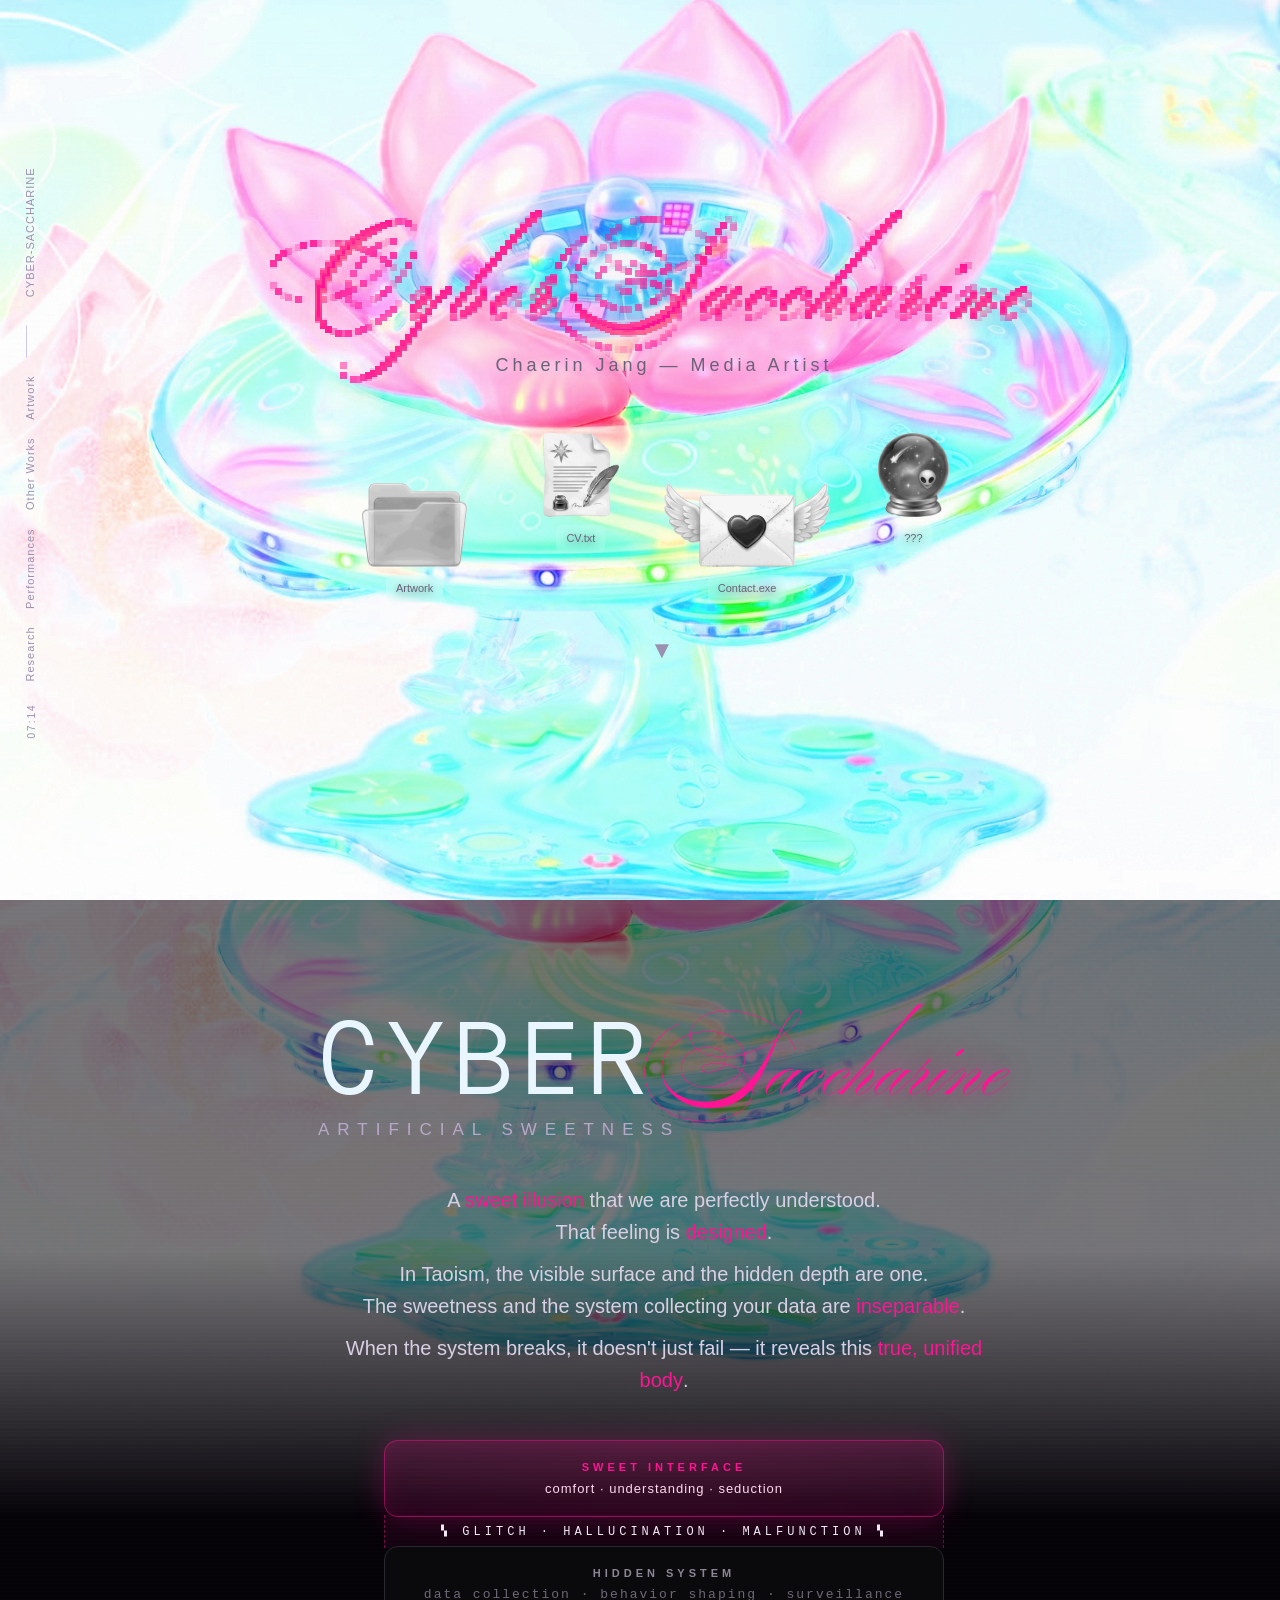
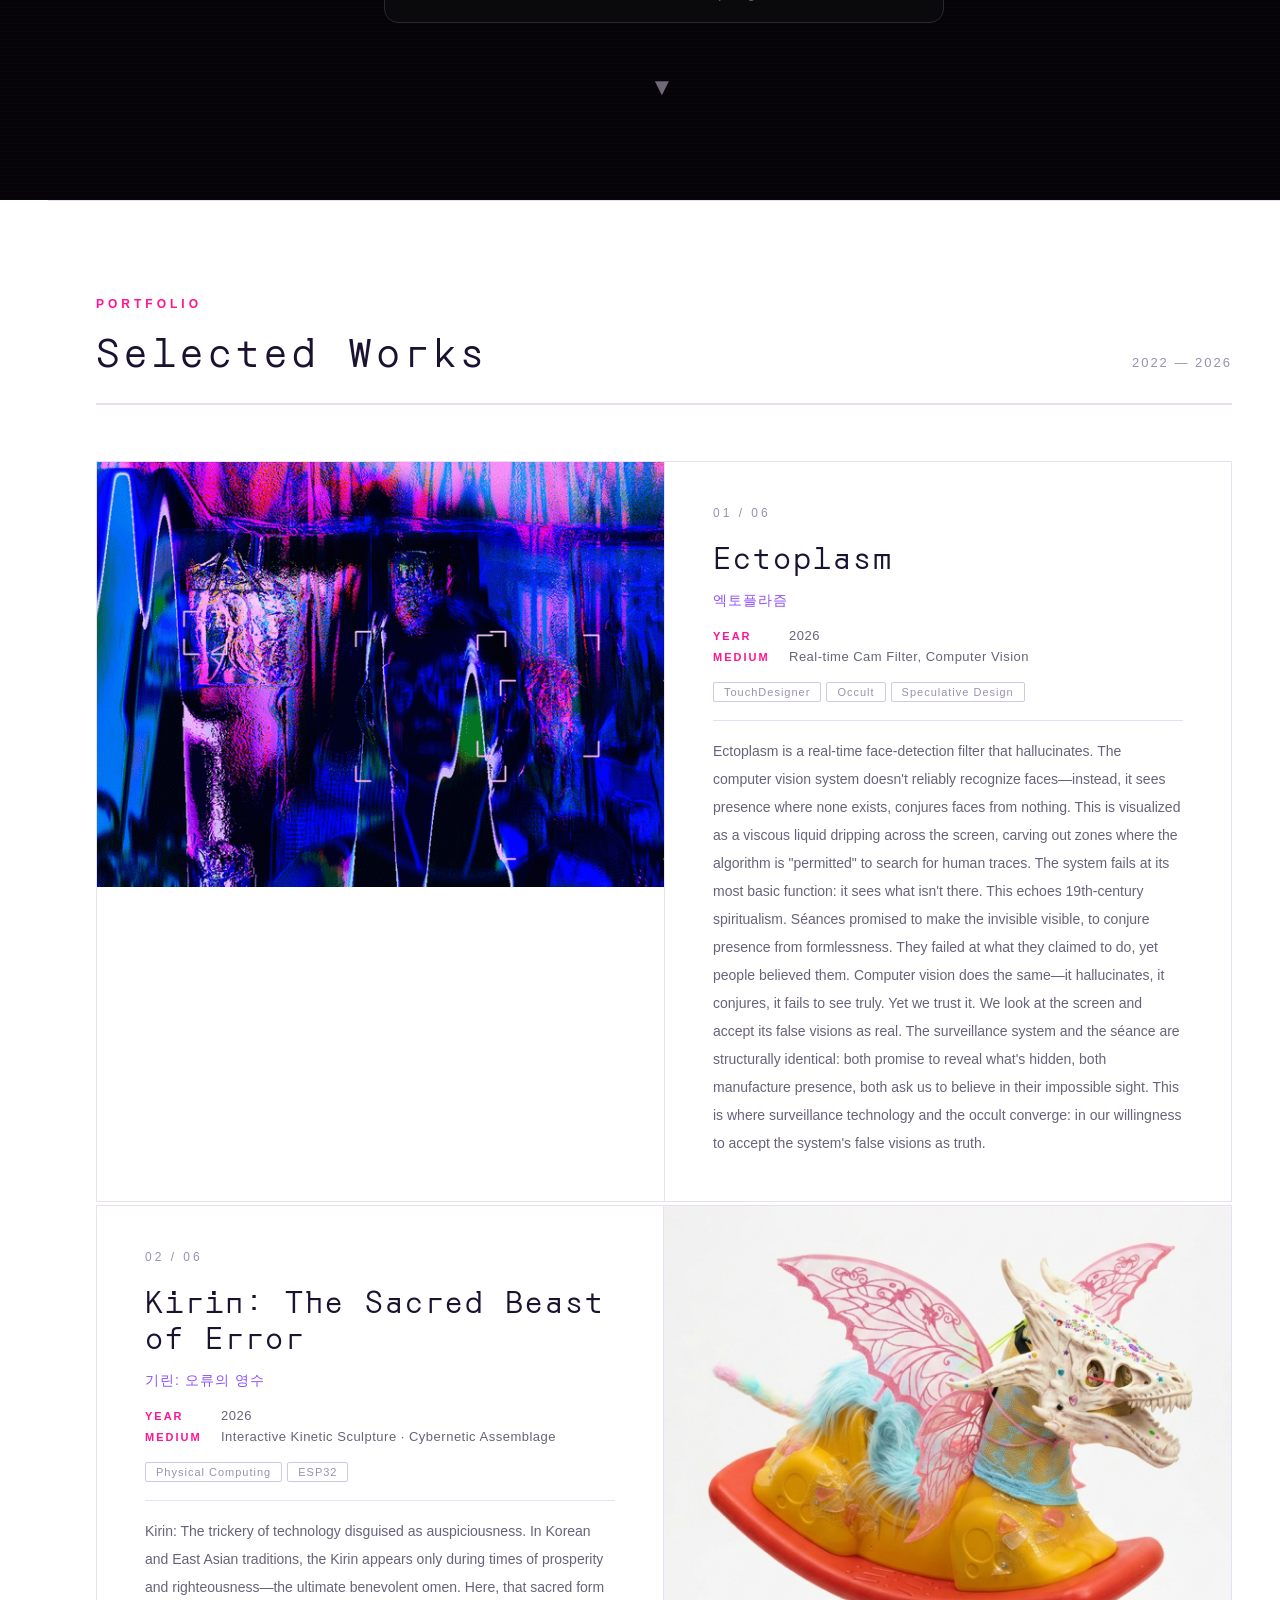
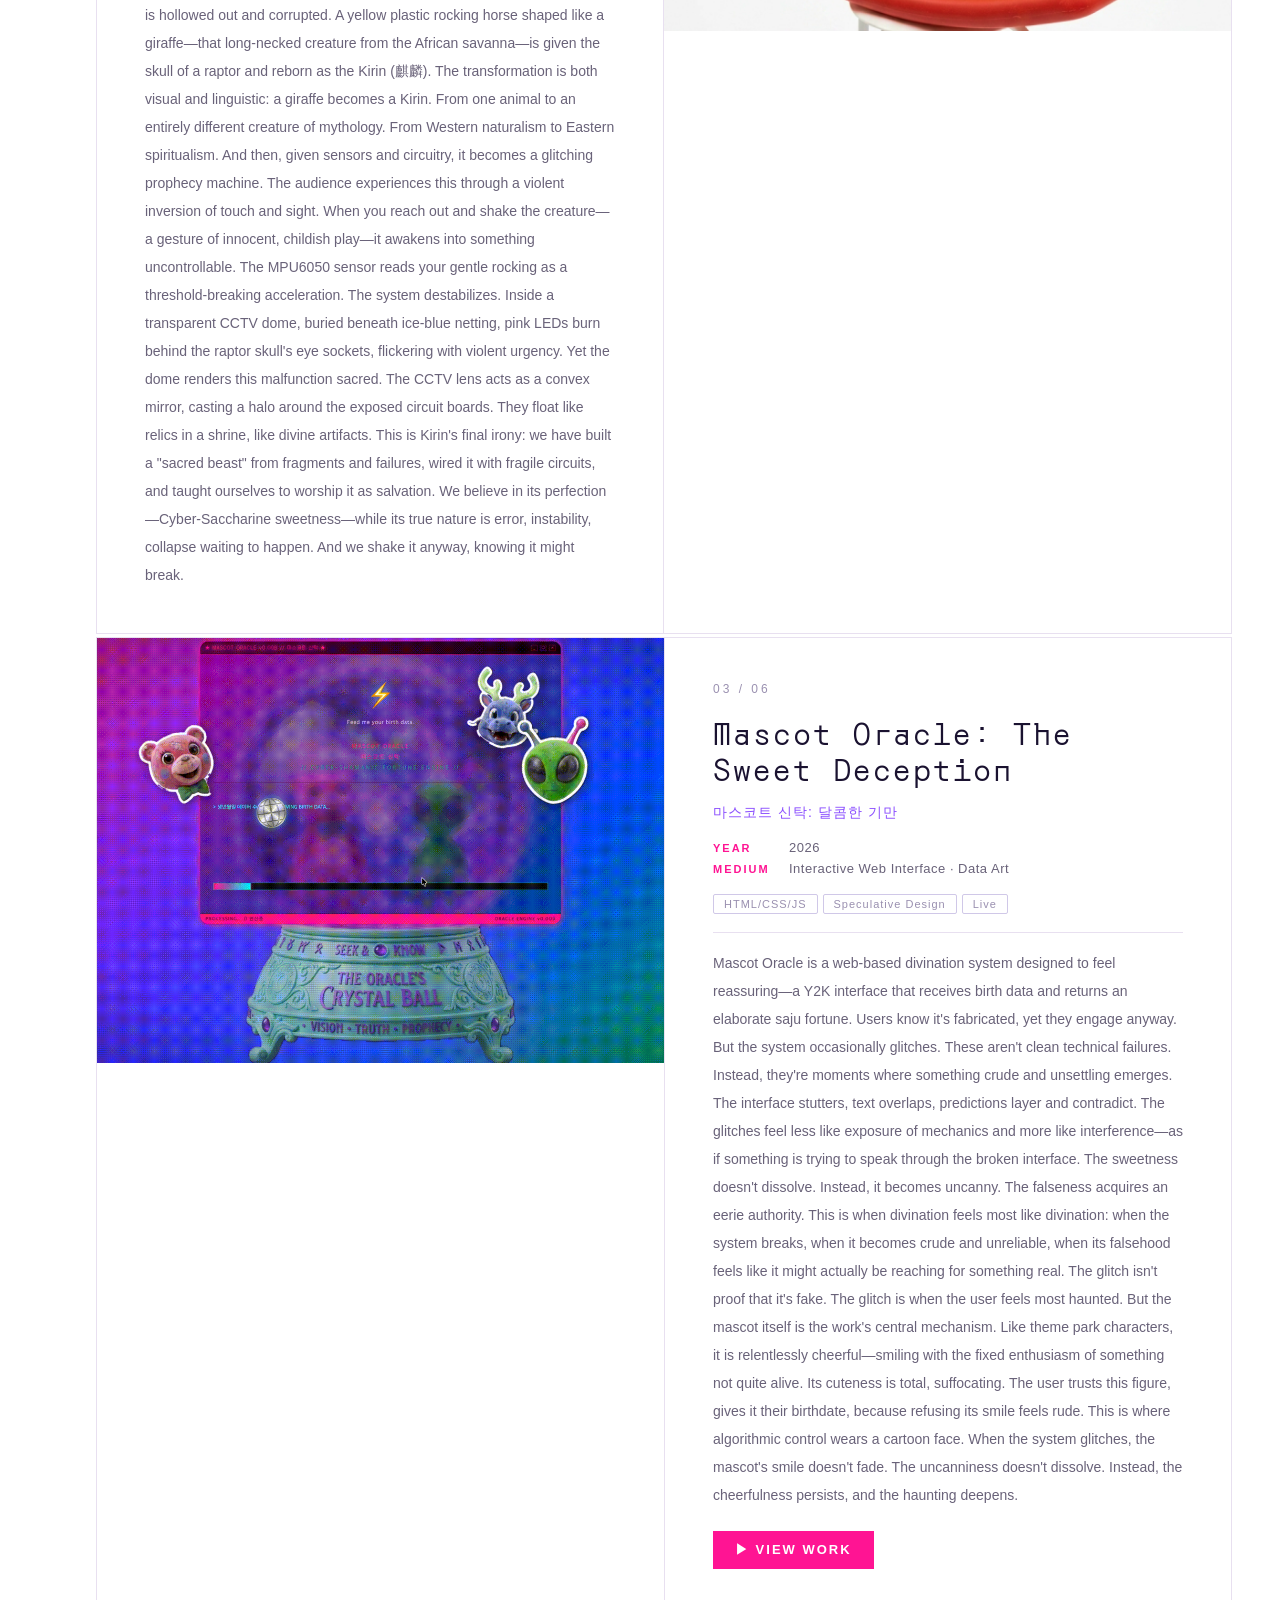
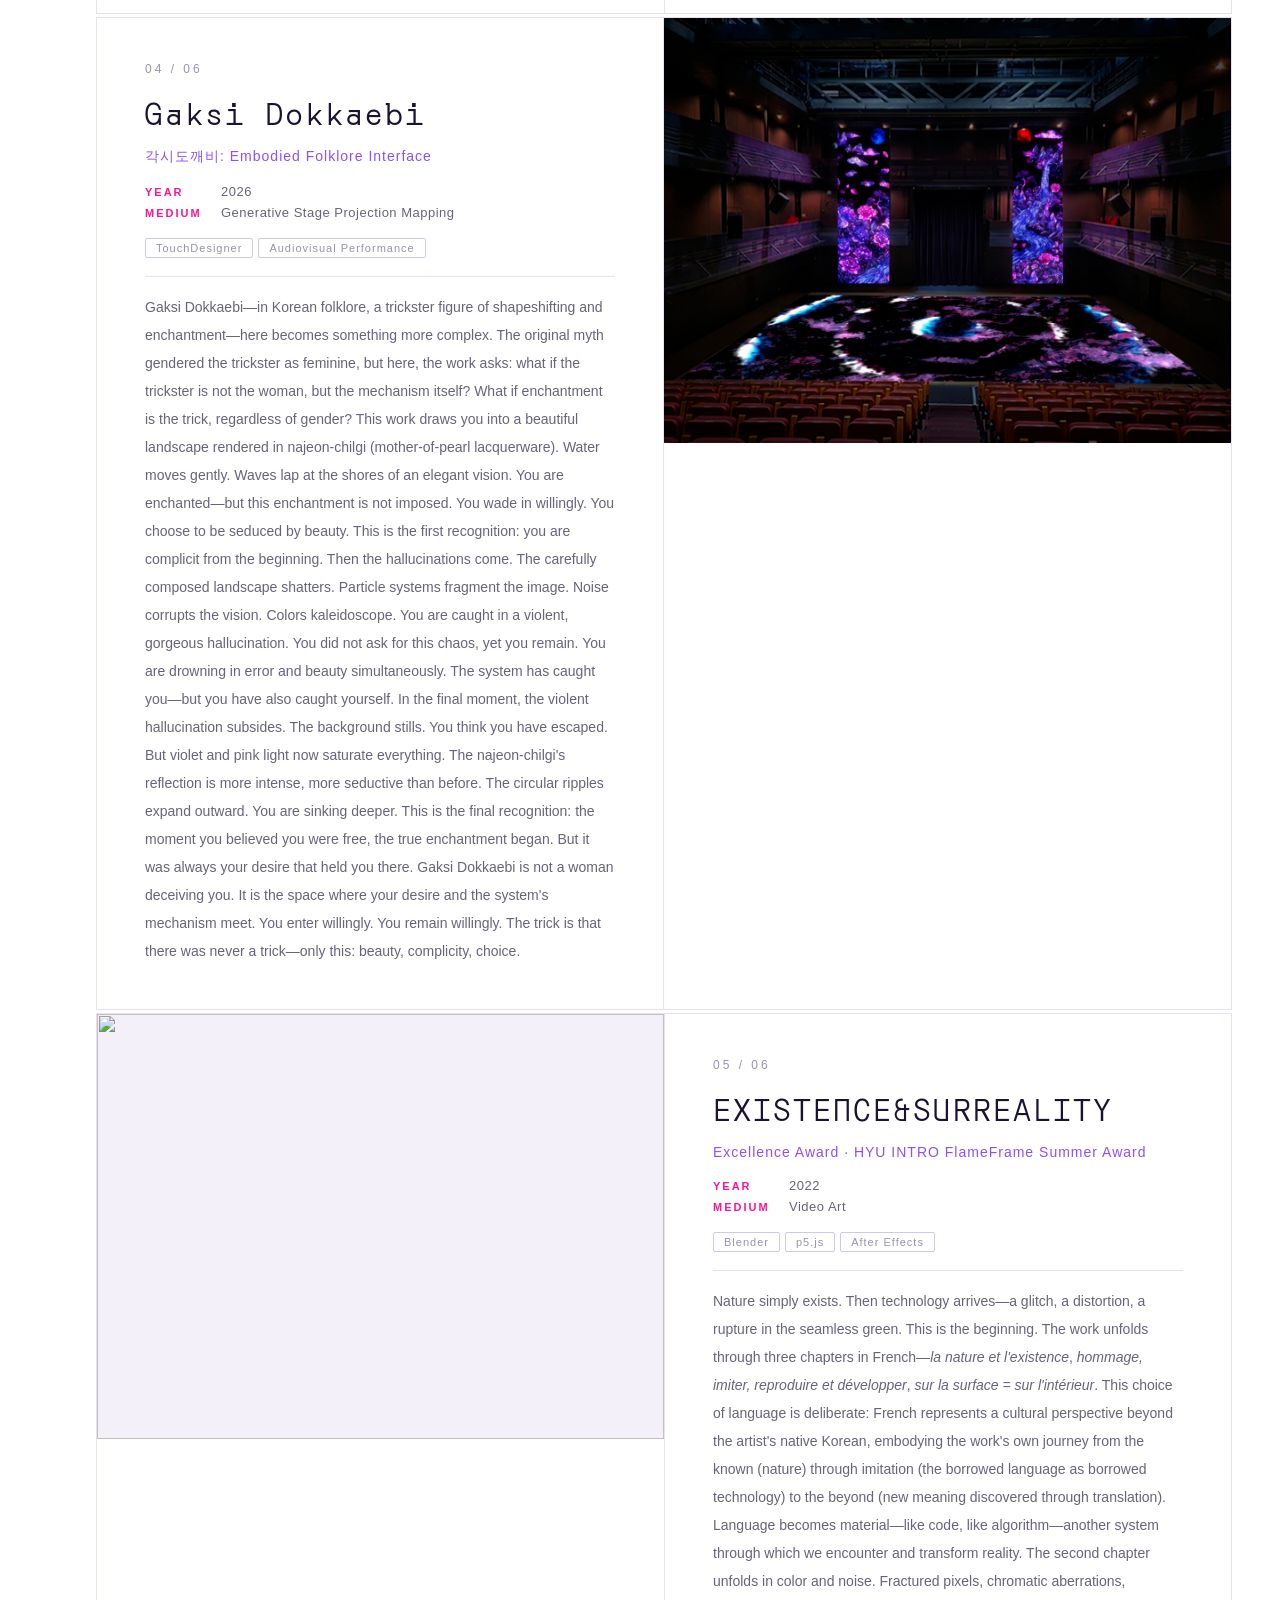
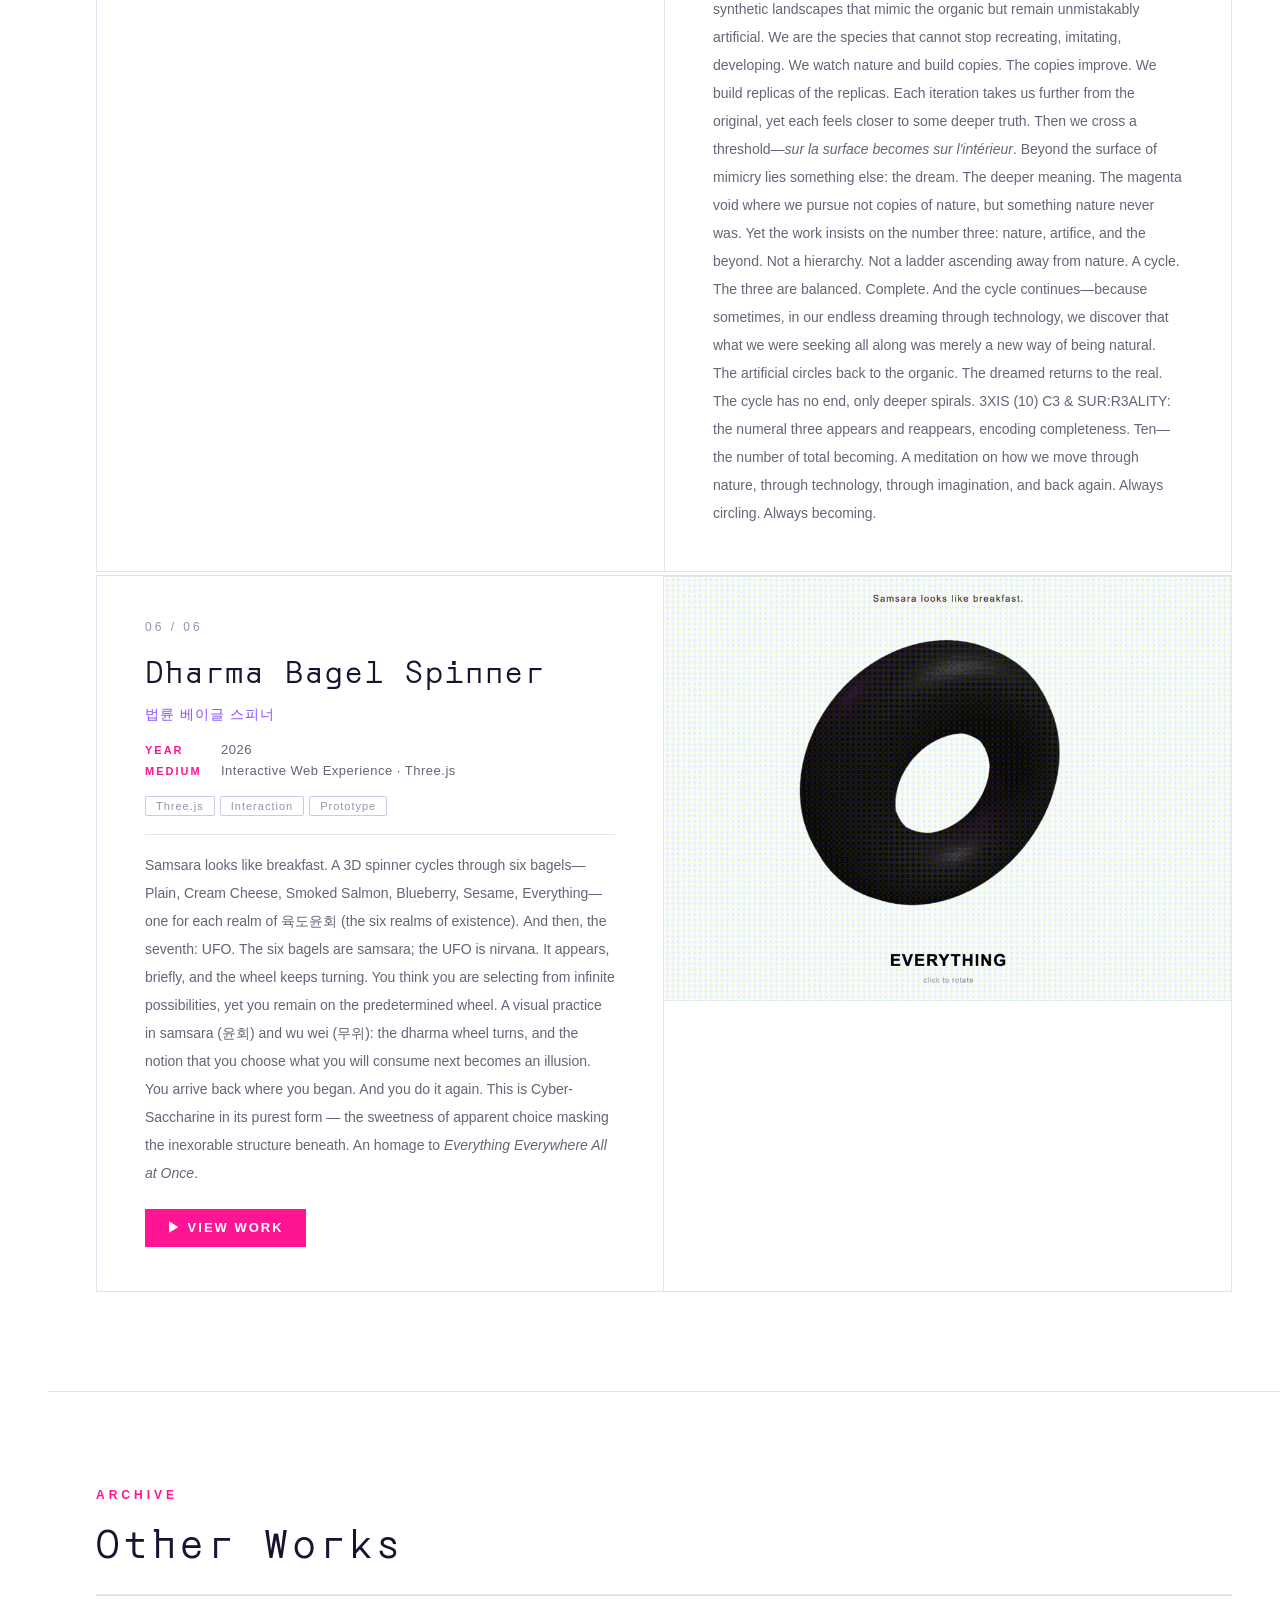
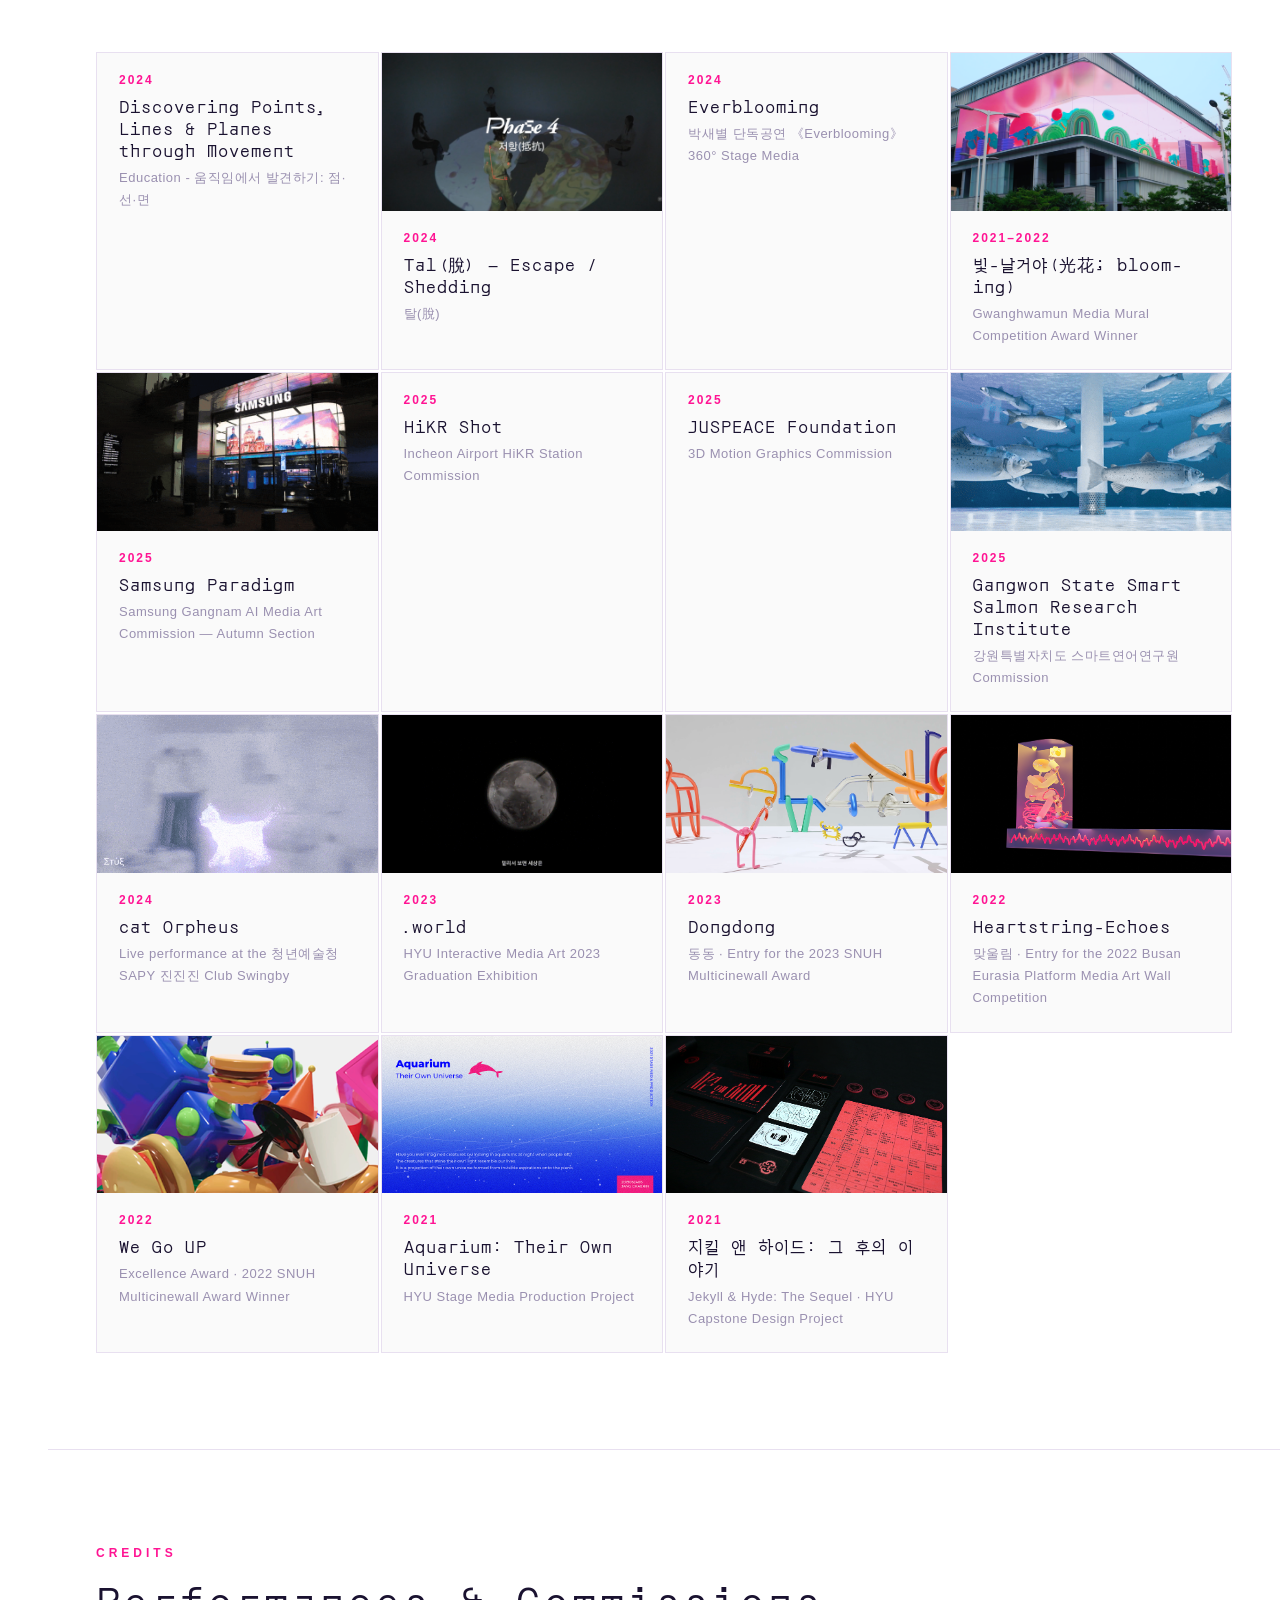
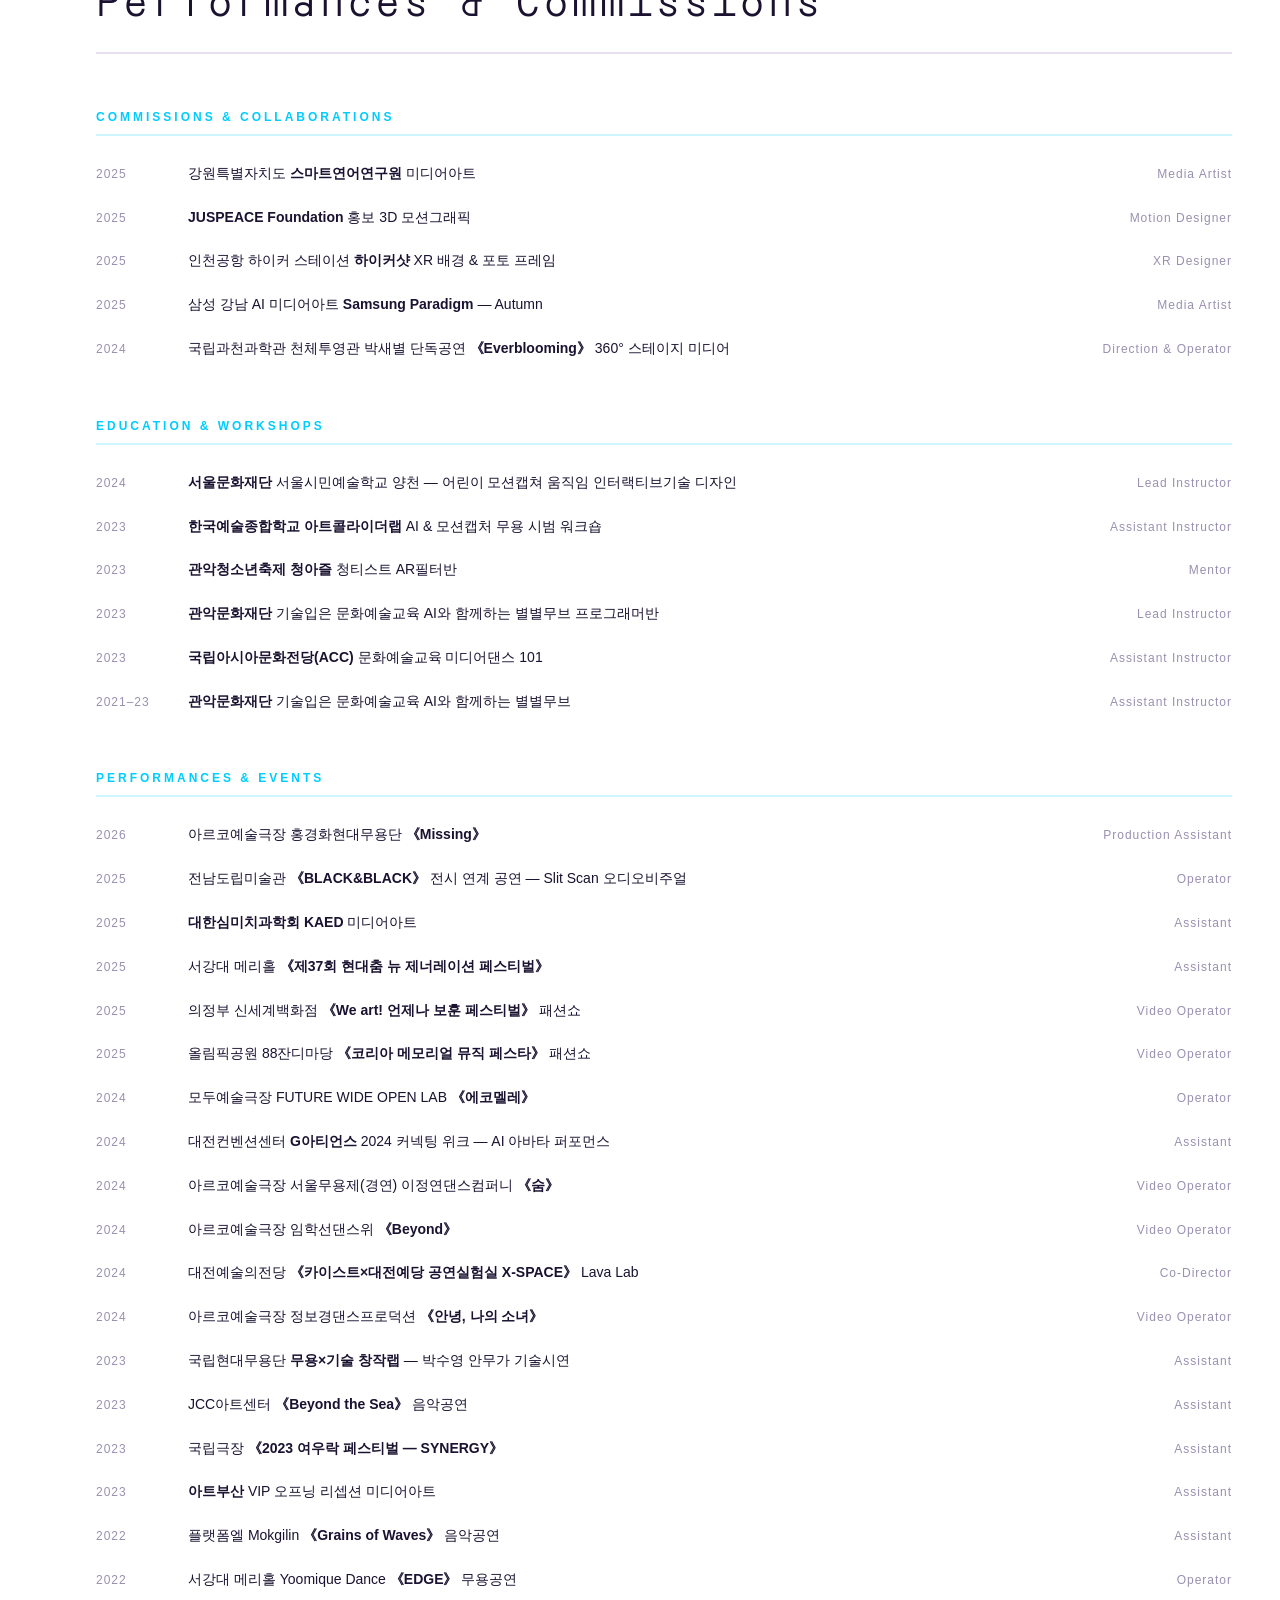
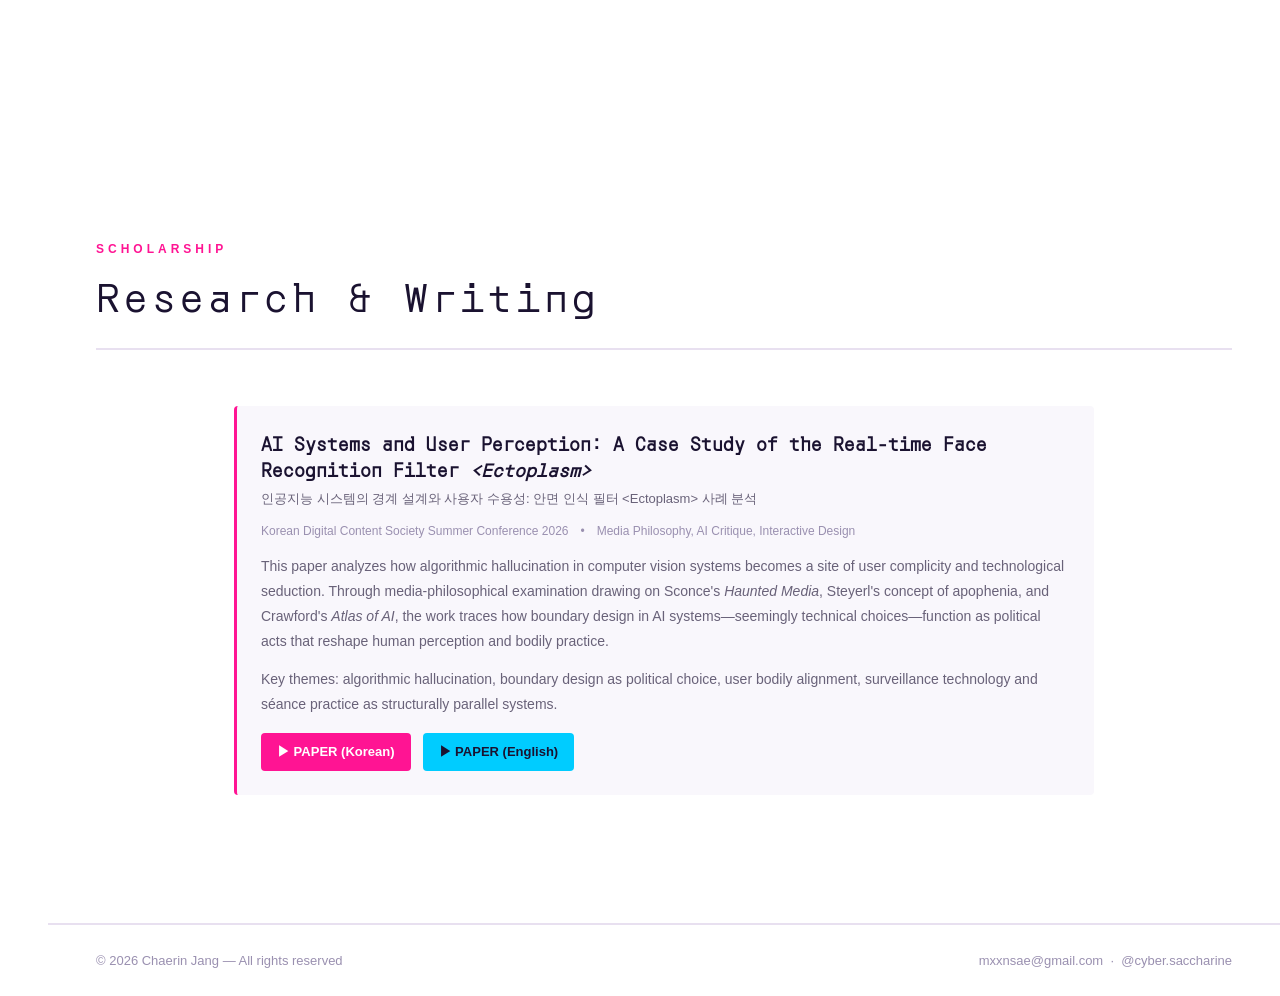
==== commit 6834ed2a: "Refine concept section: static hero blend, staggered content reveal - Remove section scroll-fade; co" ====
--- a/index.html
+++ b/index.html
@@ -384,14 +384,7 @@
   justify-content: center;
   position: relative;
   overflow: hidden;
-  /* top fades from hero's pink/mint tint down into black */
-  background:
-    linear-gradient(180deg,
-      rgba(255, 179, 217, 0.45) 0%,
-      rgba(150, 225, 220, 0.22) 9%,
-      rgba(40, 14, 32, 0.4) 22%,
-      rgba(5, 2, 8, 0) 34%),
-    #050208;
+  background: #050208;
   color: #f4eef8;
   padding: 80px 40px;
   /* Extend full width behind sidenav (desktop only) */
@@ -399,12 +392,26 @@
   width: calc(100% + 48px);
   padding-left: 88px;
   gap: 44px;
-  opacity: 0;
-  transition: opacity 0.7s ease;
-}
-#concept.is-visible { opacity: 1; }
+}
+/* hero image continues at top, dimmed by translucent black, melting into darkness */
+#concept::before {
+  content: "";
+  position: absolute;
+  top: 0; left: 0; right: 0;
+  height: 78vh;
+  background-image:
+    linear-gradient(rgba(5, 2, 8, 0.55), rgba(5, 2, 8, 0.55)),
+    url('hero/hero.jpg');
+  background-size: cover, cover;
+  background-position: center, center bottom;
+  background-repeat: no-repeat, no-repeat;
+  -webkit-mask-image: linear-gradient(to bottom, #000 0%, #000 50%, transparent 88%);
+          mask-image: linear-gradient(to bottom, #000 0%, #000 50%, transparent 88%);
+  pointer-events: none;
+  z-index: 0;
+}
 /* faint scanline / system texture */
-#concept::before {
+#concept::after {
   content: "";
   position: absolute;
   inset: 0;
@@ -413,8 +420,20 @@
     transparent 1px, transparent 4px);
   pointer-events: none;
   opacity: 0.6;
-}
-#concept > * { position: relative; z-index: 1; }
+  z-index: 0;
+}
+/* content sits above background; fades in on scroll (background stays static) */
+#concept > * {
+  position: relative;
+  z-index: 1;
+  opacity: 0;
+  transform: translateY(16px);
+  transition: opacity 0.7s ease, transform 0.7s ease;
+}
+#concept.is-visible > * { opacity: 1; transform: translateY(0); }
+#concept.is-visible > *:nth-child(2) { transition-delay: 0.12s; }
+#concept.is-visible > *:nth-child(3) { transition-delay: 0.24s; }
+#concept.is-visible > *:nth-child(4) { transition-delay: 0.36s; }
 
 .concept-title {
   font-size: clamp(44px, 8vw, 104px);
@@ -1653,27 +1672,15 @@
 renderMain();
 renderOther();
 
-// ── CONCEPT SECTION FADE ────────────────────────────────────
+// ── CONCEPT CONTENT REVEAL (background stays static) ────────
 (function() {
   const el = document.getElementById('concept');
   if (!el) return;
-  function check() {
-    const r = el.getBoundingClientRect();
-    const inView = r.top < window.innerHeight * 0.85 && r.bottom > window.innerHeight * 0.1;
-    el.classList.toggle('is-visible', inView);
-  }
-  window.addEventListener('scroll', check, { passive: true });
-  document.addEventListener('scroll', check, { passive: true });
-  check();
-
-  // Also re-check after any smooth-scroll ends (covers goToSection calls)
-  const _orig = window.goToSection;
-  window.goToSection = function(id) {
-    _orig && _orig(id);
-    // poll during smooth scroll
-    let t = 0;
-    const iv = setInterval(() => { check(); if (++t > 20) clearInterval(iv); }, 80);
-  };
+  if (!('IntersectionObserver' in window)) { el.classList.add('is-visible'); return; }
+  const obs = new IntersectionObserver((entries) => {
+    for (const e of entries) el.classList.toggle('is-visible', e.isIntersecting);
+  }, { threshold: 0.15 });
+  obs.observe(el);
 })();
 
 // ── PIXEL FILTER RESPONSIVE ────────────────────────────────
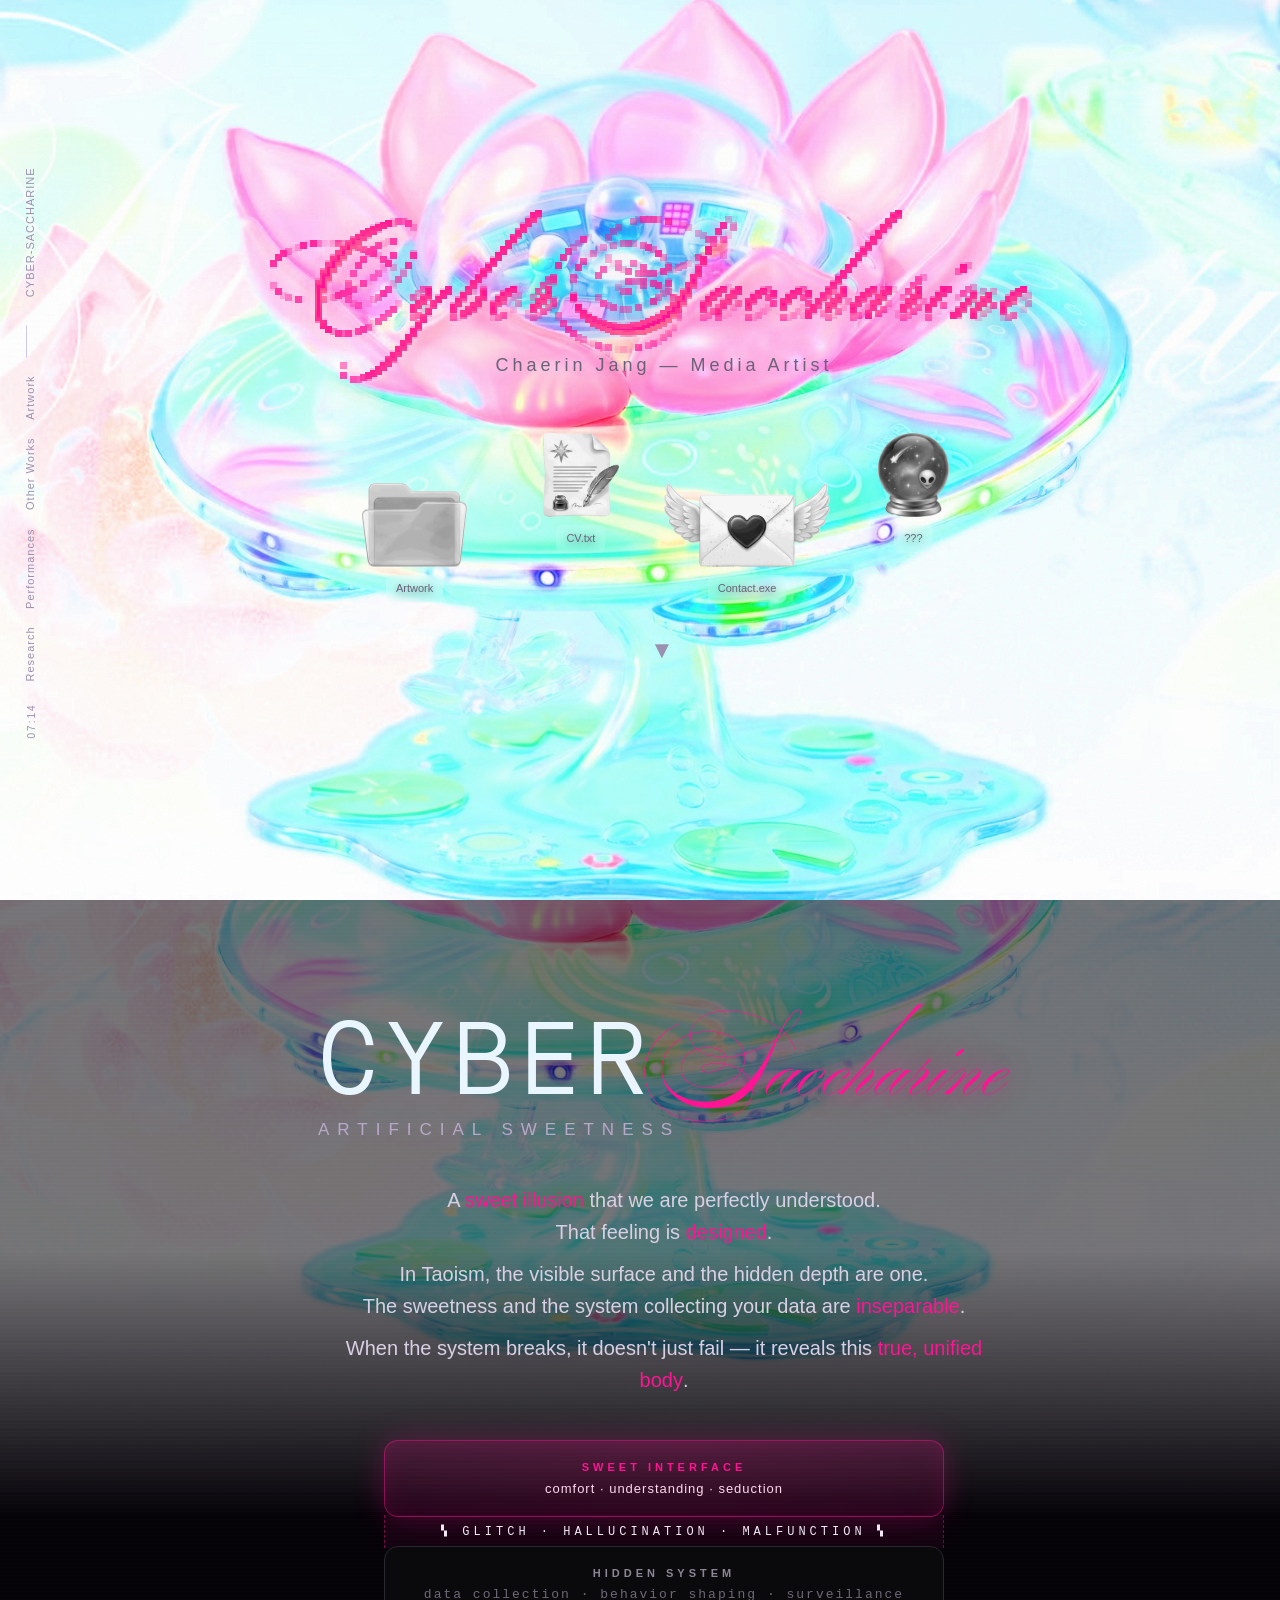
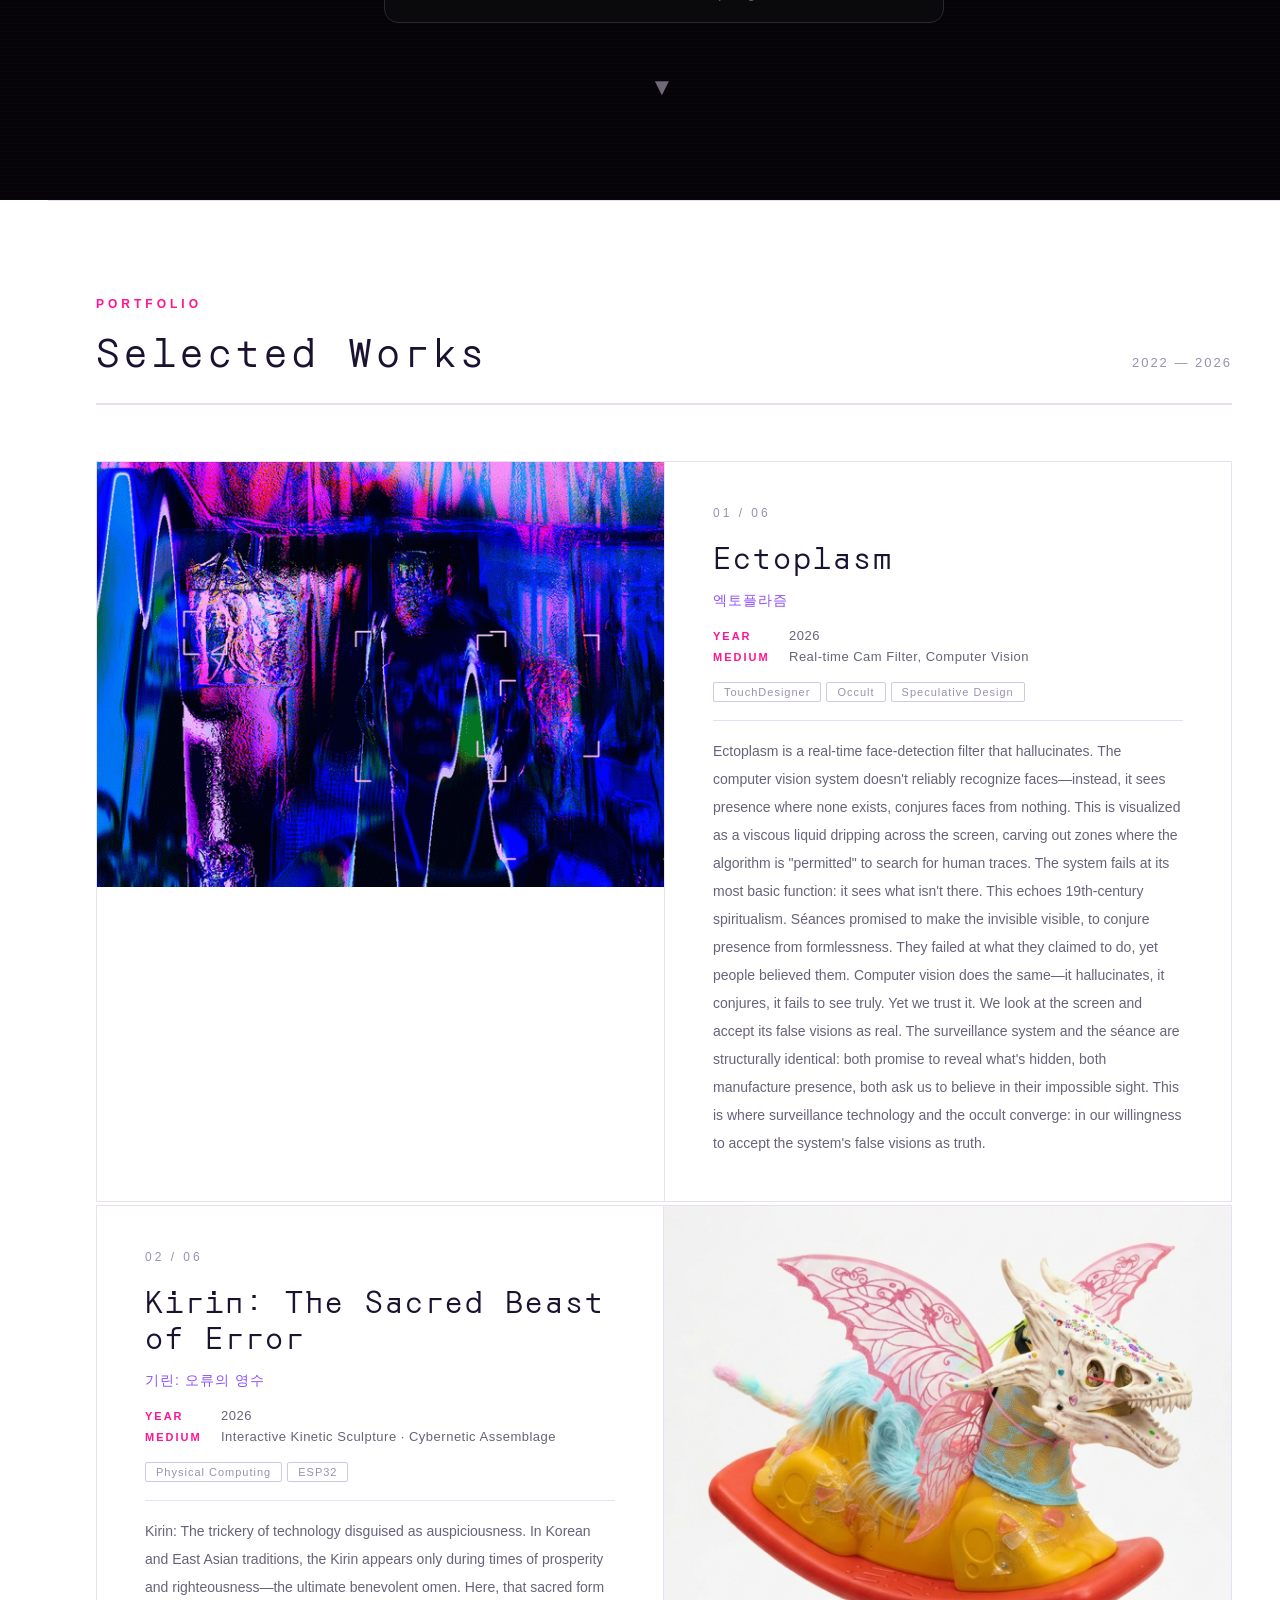
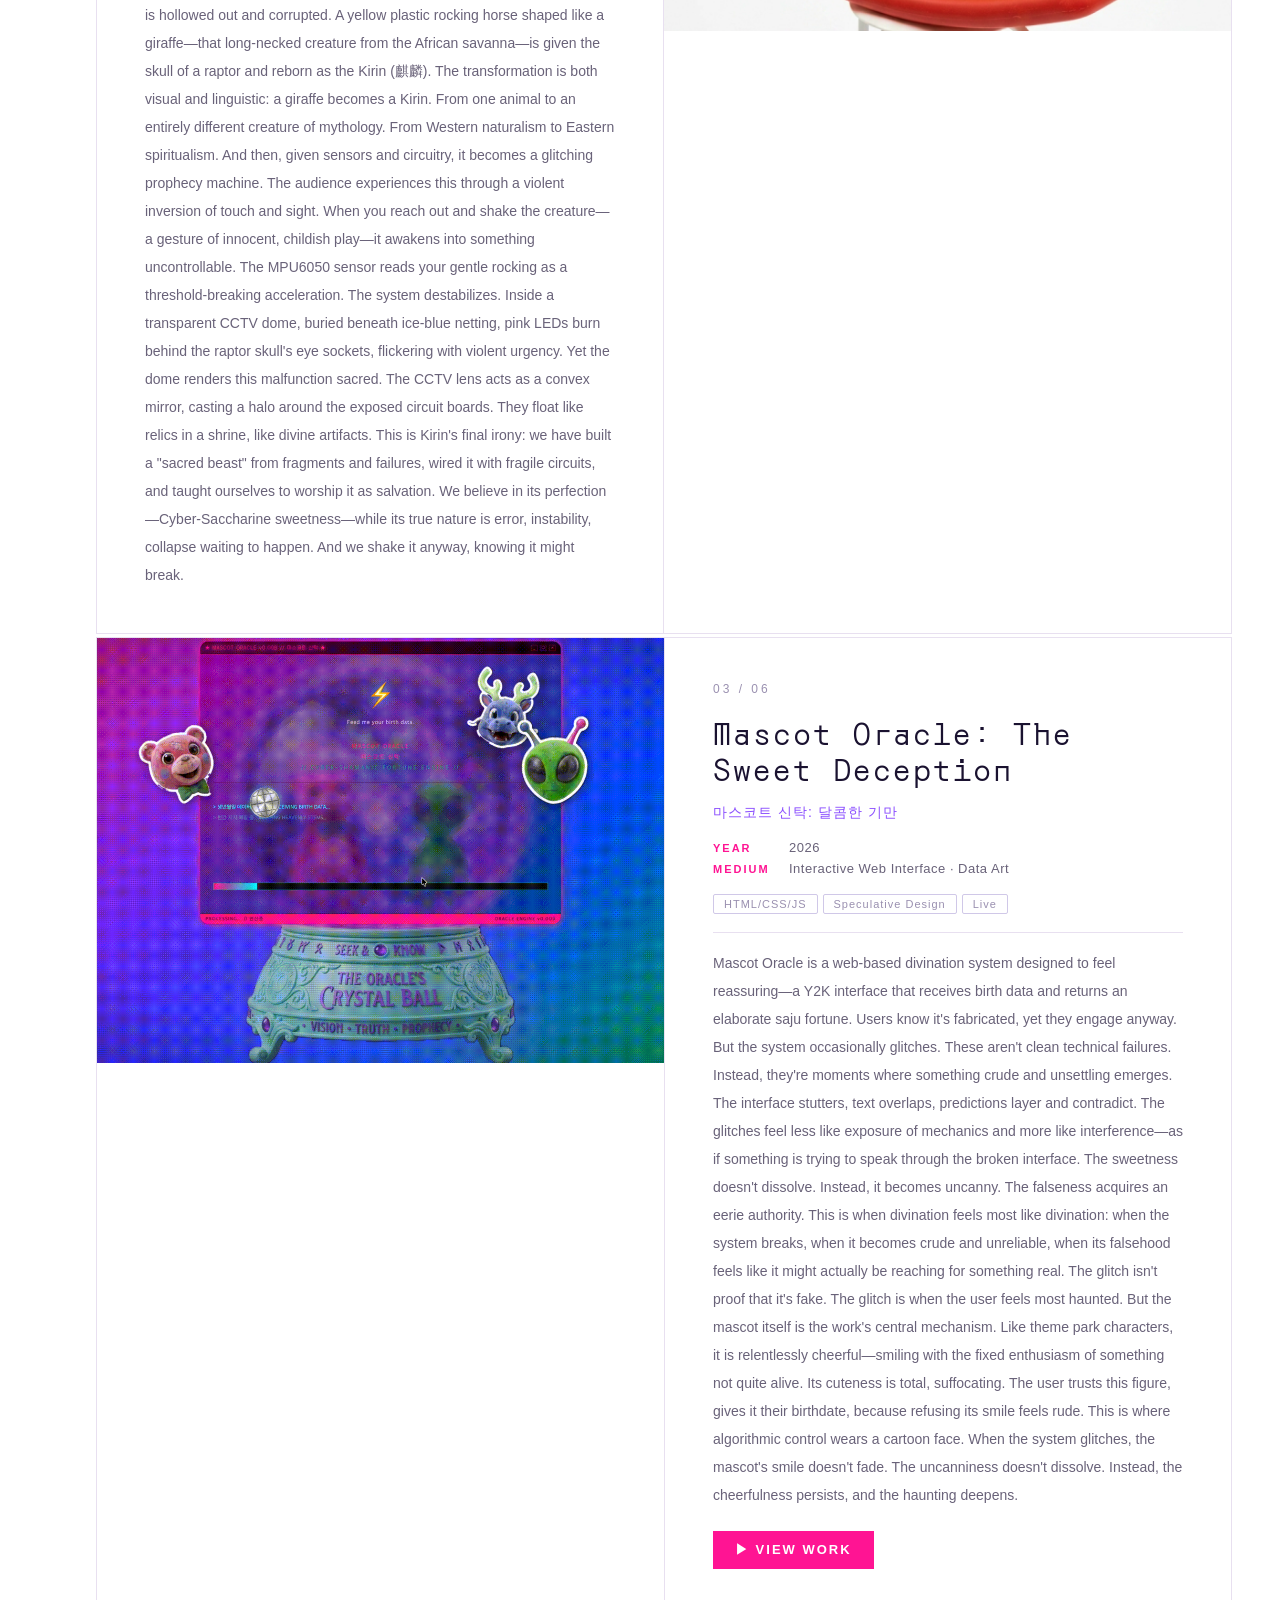
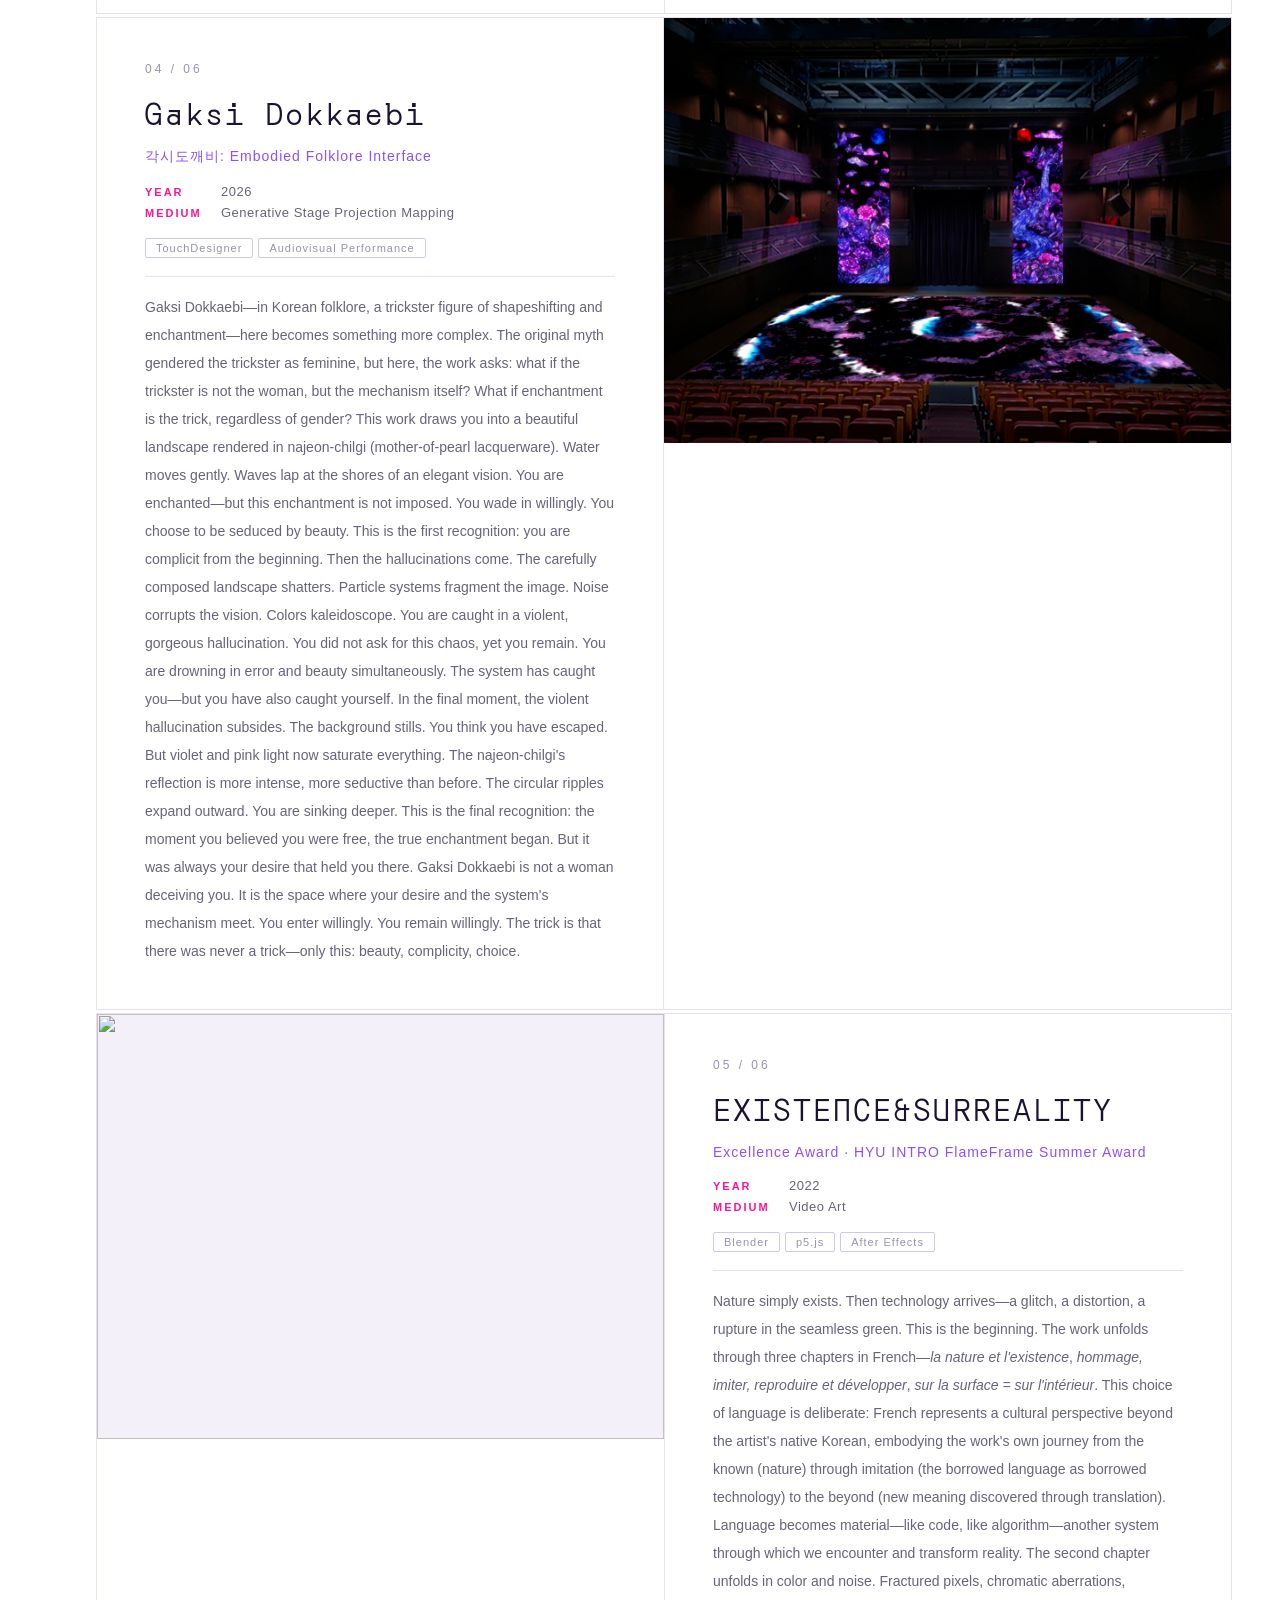
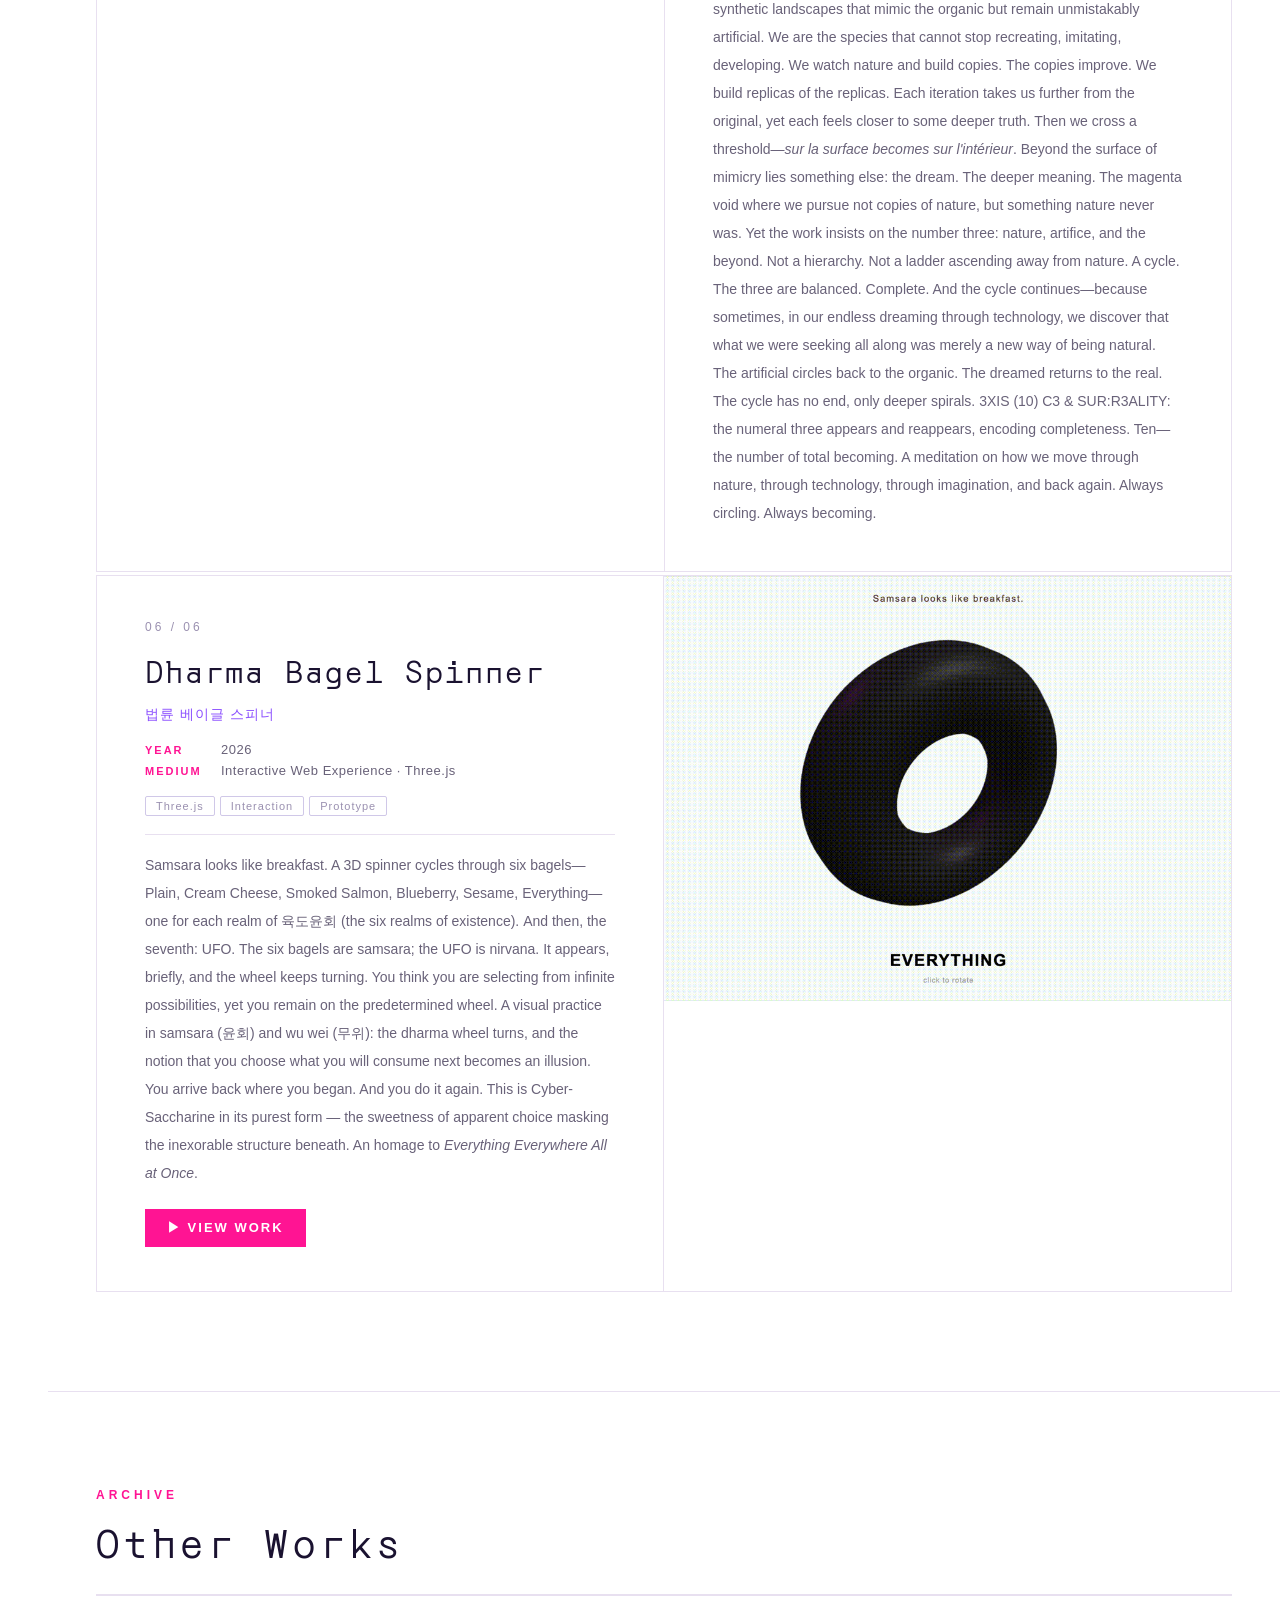
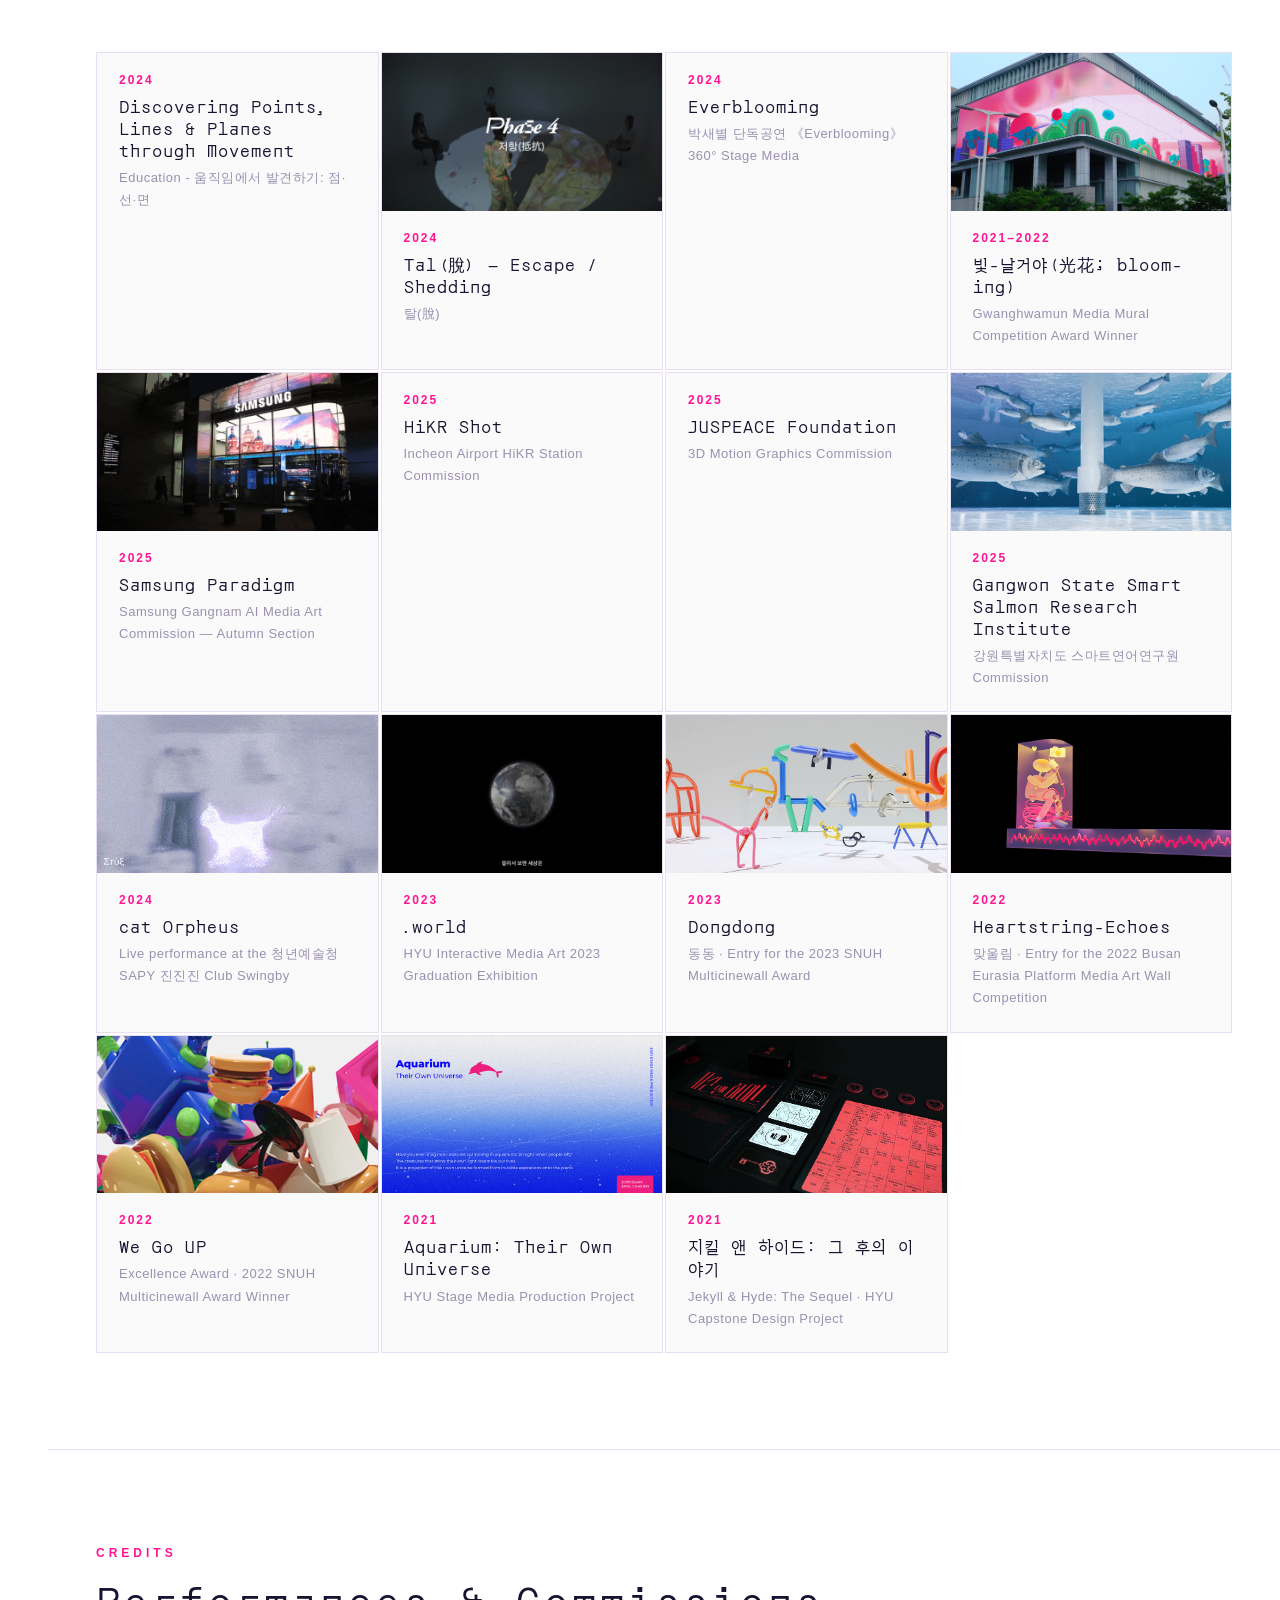
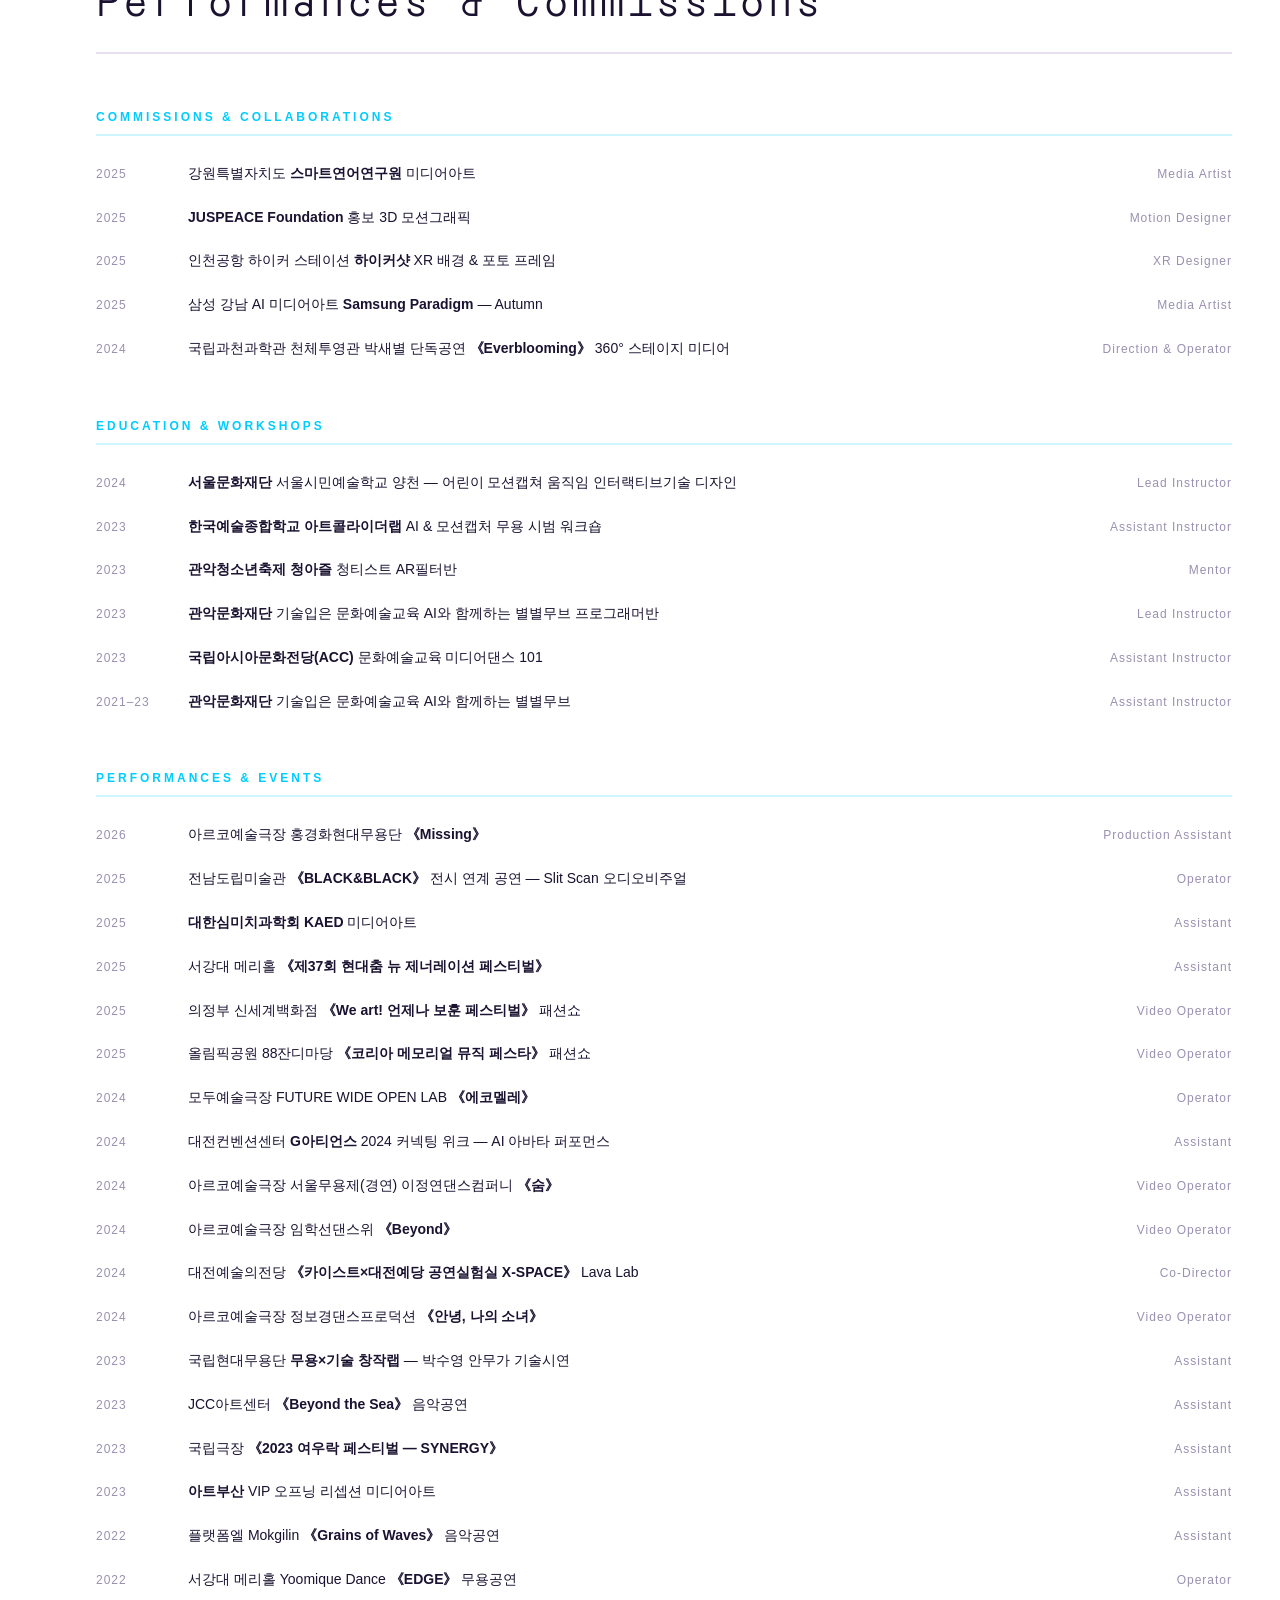
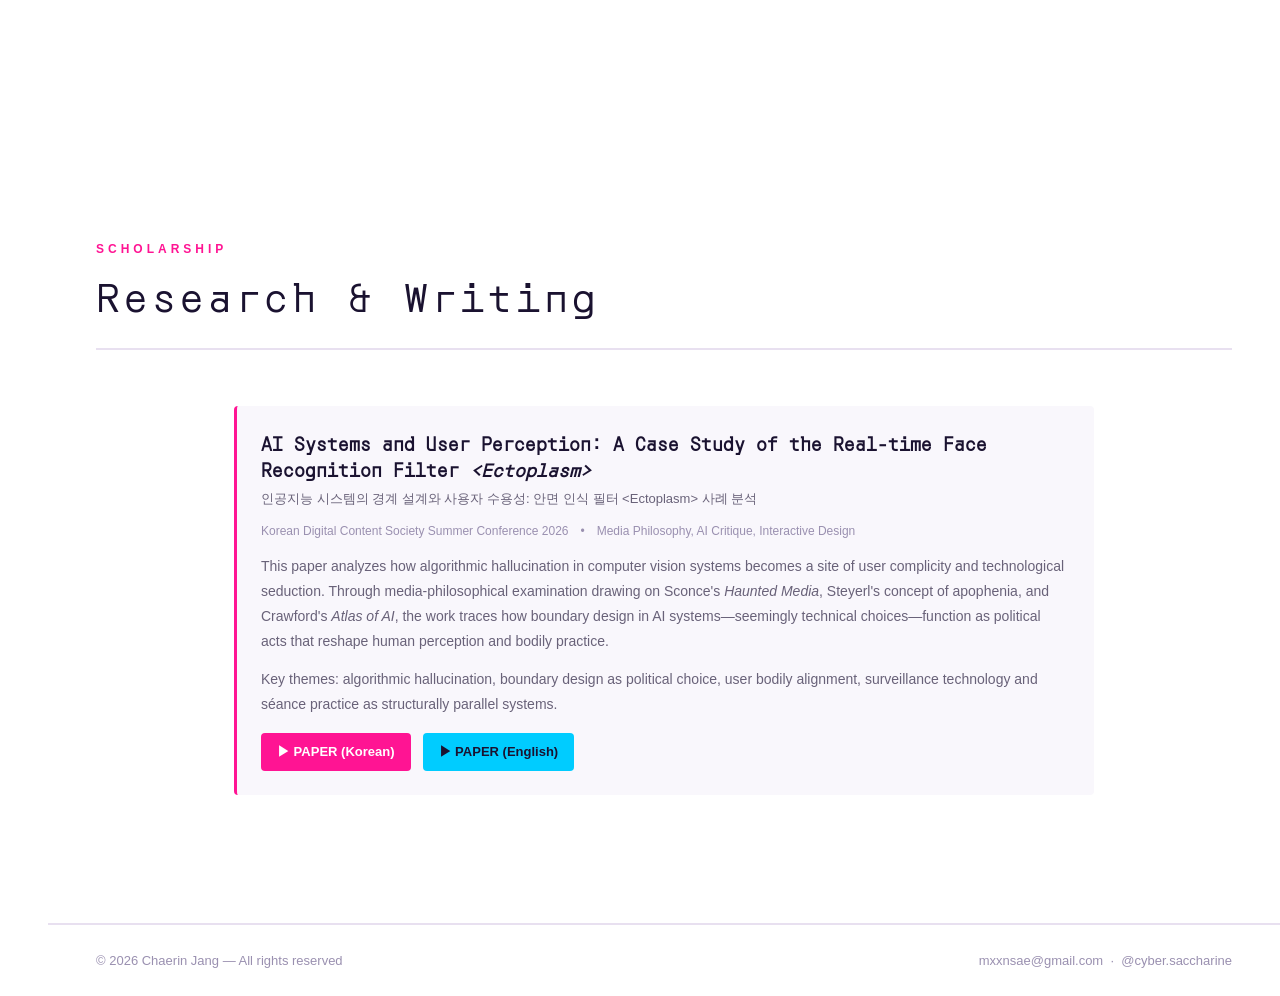
==== commit e83ad713: "Add Vimeo embed for Ectoplasm + standalone /ectoplasm page - Replace Ectoplasm modal mp4 with Vimeo " ====
--- a/index.html
+++ b/index.html
@@ -94,7 +94,9 @@
 }
 
 * { margin: 0; padding: 0; box-sizing: border-box; }
-html { scroll-behavior: smooth; }
+html { scroll-behavior: smooth; scroll-snap-type: y proximity; }
+/* gently snap the two full-viewport intro scenes; long sections scroll freely */
+#desktop, #concept { scroll-snap-align: start; }
 
 body {
   background: var(--bg);
@@ -1450,7 +1452,7 @@
 
 <script>
 const mainWorks = [
-  { id:'ecto', idx:'01', title:'Ectoplasm', subtitle:'엑토플라즘', year:'2026', medium:'Real-time Cam Filter, Computer Vision', tags:['TouchDesigner','Occult','Speculative Design'], color:'linear-gradient(135deg,#1a0018,#0d0010,#00101a)', img:'images/thumb_ecto.gif', images:['images/detail_ecto_1.png'], desc:'Ectoplasm is a real-time face-detection filter that hallucinates. The computer vision system doesn\'t reliably recognize faces—instead, it sees presence where none exists, conjures faces from nothing. This is visualized as a viscous liquid dripping across the screen, carving out zones where the algorithm is "permitted" to search for human traces. The system fails at its most basic function: it sees what isn\'t there. This echoes 19th-century spiritualism. Séances promised to make the invisible visible, to conjure presence from formlessness. They failed at what they claimed to do, yet people believed them. Computer vision does the same—it hallucinates, it conjures, it fails to see truly. Yet we trust it. We look at the screen and accept its false visions as real. The surveillance system and the séance are structurally identical: both promise to reveal what\'s hidden, both manufacture presence, both ask us to believe in their impossible sight. This is where surveillance technology and the occult converge: in our willingness to accept the system\'s false visions as truth.', url:null, video:'videos/ecto.mp4' },
+  { id:'ecto', idx:'01', title:'Ectoplasm', subtitle:'엑토플라즘', year:'2026', medium:'Real-time Cam Filter, Computer Vision', tags:['TouchDesigner','Occult','Speculative Design'], color:'linear-gradient(135deg,#1a0018,#0d0010,#00101a)', img:'images/thumb_ecto.gif', images:['images/detail_ecto_1.png'], desc:'Ectoplasm is a real-time face-detection filter that hallucinates. The computer vision system doesn\'t reliably recognize faces—instead, it sees presence where none exists, conjures faces from nothing. This is visualized as a viscous liquid dripping across the screen, carving out zones where the algorithm is "permitted" to search for human traces. The system fails at its most basic function: it sees what isn\'t there. This echoes 19th-century spiritualism. Séances promised to make the invisible visible, to conjure presence from formlessness. They failed at what they claimed to do, yet people believed them. Computer vision does the same—it hallucinates, it conjures, it fails to see truly. Yet we trust it. We look at the screen and accept its false visions as real. The surveillance system and the séance are structurally identical: both promise to reveal what\'s hidden, both manufacture presence, both ask us to believe in their impossible sight. This is where surveillance technology and the occult converge: in our willingness to accept the system\'s false visions as truth.', url:null, vimeo:'1204625493' },
   { id:'kirin', idx:'02', title:'Kirin: The Sacred Beast of Error', subtitle:'기린: 오류의 영수', year:'2026', medium:'Interactive Kinetic Sculpture · Cybernetic Assemblage', tags:['Physical Computing','ESP32'], color:'linear-gradient(135deg,#1a0010,#0d001a,#001010)', img:'images/thumb_kirin.png', images:['images/detail_kirin_1.png','images/detail_kirin_2.png','images/detail_kirin_3.png','images/detail_kirin_4.png','images/detail_kirin_5.png'], desc:'Kirin: The trickery of technology disguised as auspiciousness. In Korean and East Asian traditions, the Kirin appears only during times of prosperity and righteousness—the ultimate benevolent omen. Here, that sacred form is hollowed out and corrupted. A yellow plastic rocking horse shaped like a giraffe—that long-necked creature from the African savanna—is given the skull of a raptor and reborn as the Kirin (麒麟). The transformation is both visual and linguistic: a giraffe becomes a Kirin. From one animal to an entirely different creature of mythology. From Western naturalism to Eastern spiritualism. And then, given sensors and circuitry, it becomes a glitching prophecy machine. The audience experiences this through a violent inversion of touch and sight. When you reach out and shake the creature—a gesture of innocent, childish play—it awakens into something uncontrollable. The MPU6050 sensor reads your gentle rocking as a threshold-breaking acceleration. The system destabilizes. Inside a transparent CCTV dome, buried beneath ice-blue netting, pink LEDs burn behind the raptor skull\'s eye sockets, flickering with violent urgency. Yet the dome renders this malfunction sacred. The CCTV lens acts as a convex mirror, casting a halo around the exposed circuit boards. They float like relics in a shrine, like divine artifacts. This is Kirin\'s final irony: we have built a "sacred beast" from fragments and failures, wired it with fragile circuits, and taught ourselves to worship it as salvation. We believe in its perfection—Cyber-Saccharine sweetness—while its true nature is error, instability, collapse waiting to happen. And we shake it anyway, knowing it might break.', url:null },
   { id:'oracle', idx:'03', title:'Mascot Oracle: The Sweet Deception', subtitle:'마스코트 신탁: 달콤한 기만', year:'2026', medium:'Interactive Web Interface · Data Art', tags:['HTML/CSS/JS','Speculative Design','Live'], color:'linear-gradient(135deg,#1a0020,#000d20,#1a0010)', img:'images/thumb_oracle.gif', images:['images/detail_oracle_1.png','images/detail_oracle_2.png','images/detail_oracle_3.png','images/detail_oracle_4.png','images/detail_oracle_5.png','images/detail_oracle_6.png'], desc:'Mascot Oracle is a web-based divination system designed to feel reassuring—a Y2K interface that receives birth data and returns an elaborate saju fortune. Users know it\'s fabricated, yet they engage anyway. But the system occasionally glitches. These aren\'t clean technical failures. Instead, they\'re moments where something crude and unsettling emerges. The interface stutters, text overlaps, predictions layer and contradict. The glitches feel less like exposure of mechanics and more like interference—as if something is trying to speak through the broken interface. The sweetness doesn\'t dissolve. Instead, it becomes uncanny. The falseness acquires an eerie authority. This is when divination feels most like divination: when the system breaks, when it becomes crude and unreliable, when its falsehood feels like it might actually be reaching for something real. The glitch isn\'t proof that it\'s fake. The glitch is when the user feels most haunted. But the mascot itself is the work\'s central mechanism. Like theme park characters, it is relentlessly cheerful—smiling with the fixed enthusiasm of something not quite alive. Its cuteness is total, suffocating. The user trusts this figure, gives it their birthdate, because refusing its smile feels rude. This is where algorithmic control wears a cartoon face. When the system glitches, the mascot\'s smile doesn\'t fade. The uncanniness doesn\'t dissolve. Instead, the cheerfulness persists, and the haunting deepens.', url:'https://mxxnsae.github.io/mascot-oracle/' },
   { id:'gaksi', idx:'04', title:'Gaksi Dokkaebi', subtitle:'각시도깨비: Embodied Folklore Interface', year:'2026', medium:'Generative Stage Projection Mapping', tags:['TouchDesigner','Audiovisual Performance'], color:'linear-gradient(135deg,#1a0033,#050030,#000d20)', img:'images/thumb_gaksi.png', images:['images/detail_gaksi_3.png','images/detail_gaksi_2.png','images/detail_gaksi_1.png','images/detail_gaksi_4.gif','images/detail_gaksi_5.png'], desc:'Gaksi Dokkaebi—in Korean folklore, a trickster figure of shapeshifting and enchantment—here becomes something more complex. The original myth gendered the trickster as feminine, but here, the work asks: what if the trickster is not the woman, but the mechanism itself? What if enchantment is the trick, regardless of gender? This work draws you into a beautiful landscape rendered in najeon-chilgi (mother-of-pearl lacquerware). Water moves gently. Waves lap at the shores of an elegant vision. You are enchanted—but this enchantment is not imposed. You wade in willingly. You choose to be seduced by beauty. This is the first recognition: you are complicit from the beginning. Then the hallucinations come. The carefully composed landscape shatters. Particle systems fragment the image. Noise corrupts the vision. Colors kaleidoscope. You are caught in a violent, gorgeous hallucination. You did not ask for this chaos, yet you remain. You are drowning in error and beauty simultaneously. The system has caught you—but you have also caught yourself. In the final moment, the violent hallucination subsides. The background stills. You think you have escaped. But violet and pink light now saturate everything. The najeon-chilgi\'s reflection is more intense, more seductive than before. The circular ripples expand outward. You are sinking deeper. This is the final recognition: the moment you believed you were free, the true enchantment began. But it was always your desire that held you there. Gaksi Dokkaebi is not a woman deceiving you. It is the space where your desire and the system\'s mechanism meet. You enter willingly. You remain willingly. The trick is that there was never a trick—only this: beauty, complicity, choice.', url:null },
@@ -1538,7 +1540,9 @@
   }
   document.getElementById('wd-link').innerHTML = linkEls.join(' ');
   let videoHTML = '';
-  if (work.video) {
+  if (work.vimeo) {
+    videoHTML = `<div style="padding:56.25% 0 0 0;position:relative;border-radius:8px;overflow:hidden"><iframe src="https://player.vimeo.com/video/${work.vimeo}?badge=0&amp;autopause=0&amp;player_id=0&amp;app_id=58479" frameborder="0" allow="autoplay; fullscreen; picture-in-picture; clipboard-write; encrypted-media; web-share" referrerpolicy="strict-origin-when-cross-origin" style="position:absolute;top:0;left:0;width:100%;height:100%;" title="${work.title}" loading="lazy"></iframe></div>`;
+  } else if (work.video) {
     videoHTML = `<video width="100%" height="auto" controls style="border-radius:8px;display:block"><source src="${work.video}" type="video/mp4"></video>`;
   } else if (work.youtube) {
     videoHTML = `<div style="position:relative;padding-bottom:56.25%;height:0;overflow:hidden;border-radius:8px"><iframe src="https://www.youtube-nocookie.com/embed/${work.youtube}" style="position:absolute;top:0;left:0;width:100%;height:100%;border:0" allow="accelerometer;autoplay;clipboard-write;encrypted-media;gyroscope;picture-in-picture" allowfullscreen loading="lazy"></iframe></div>`;
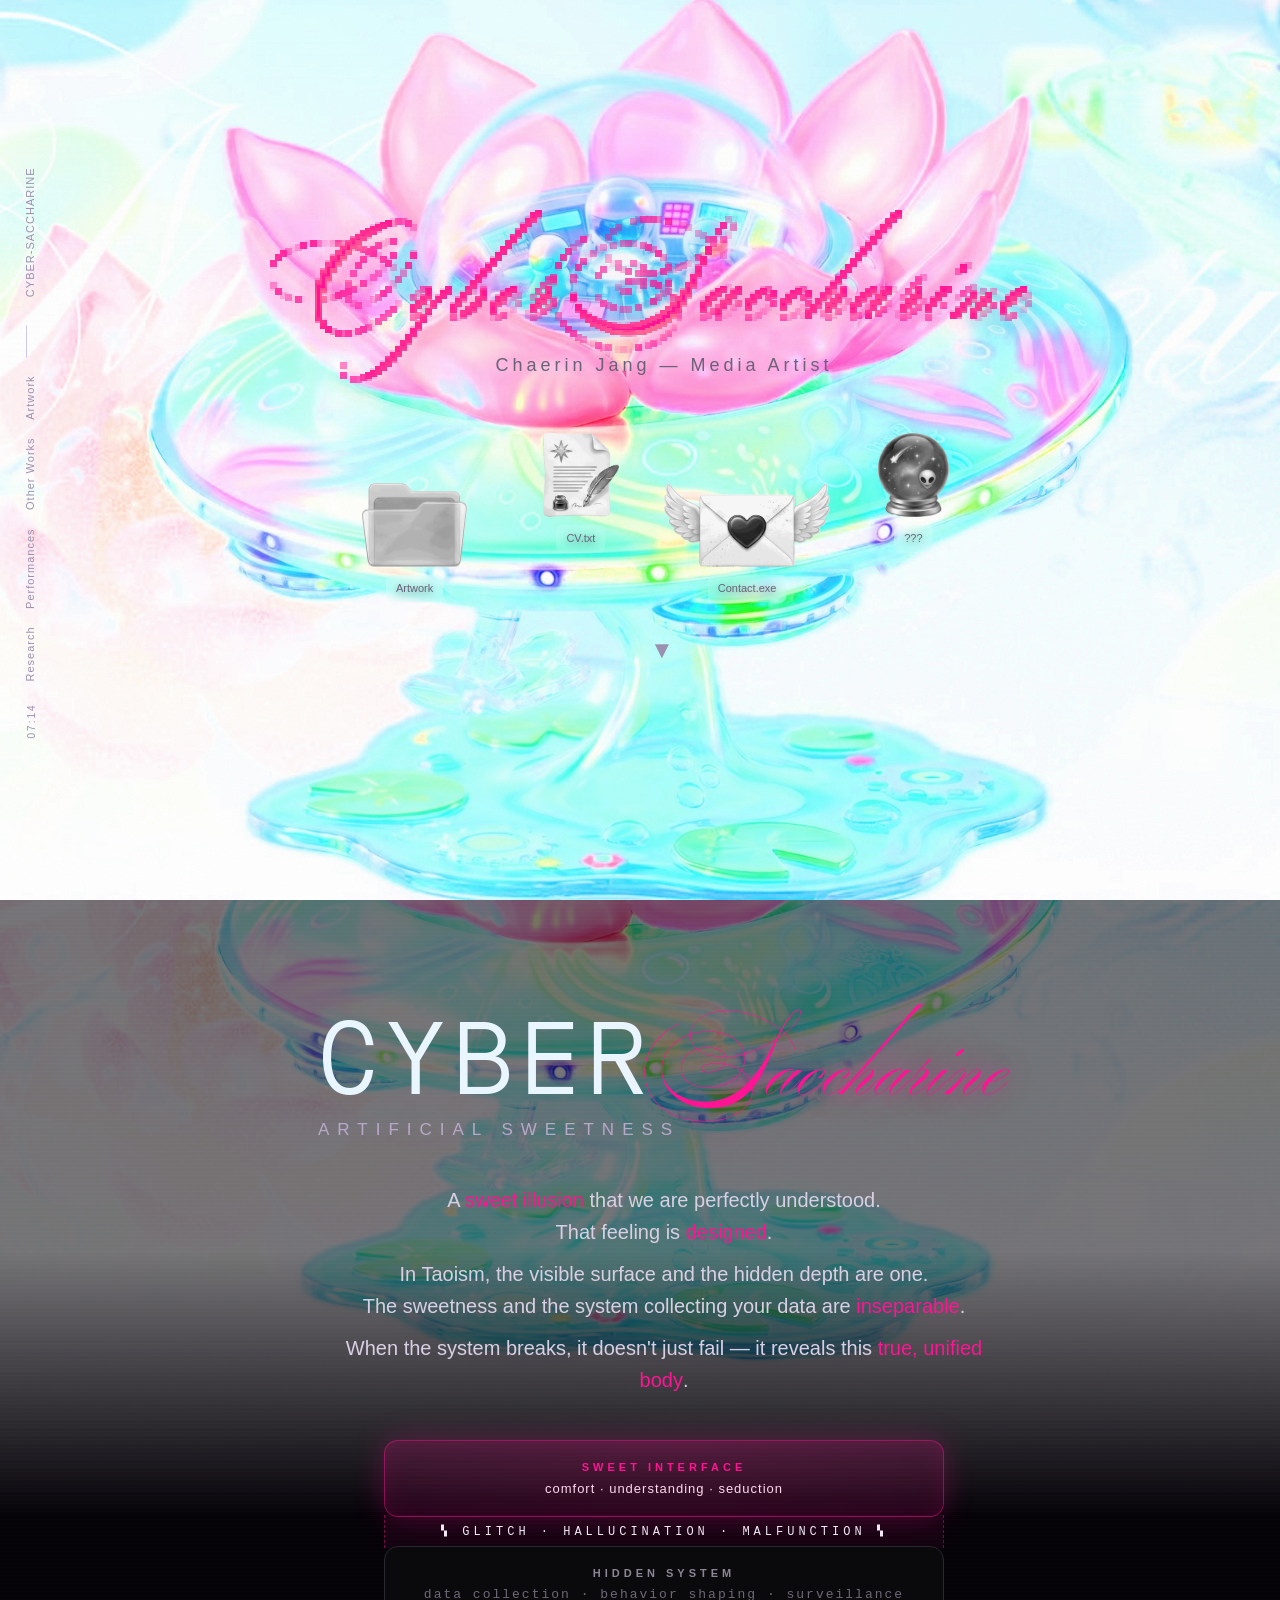
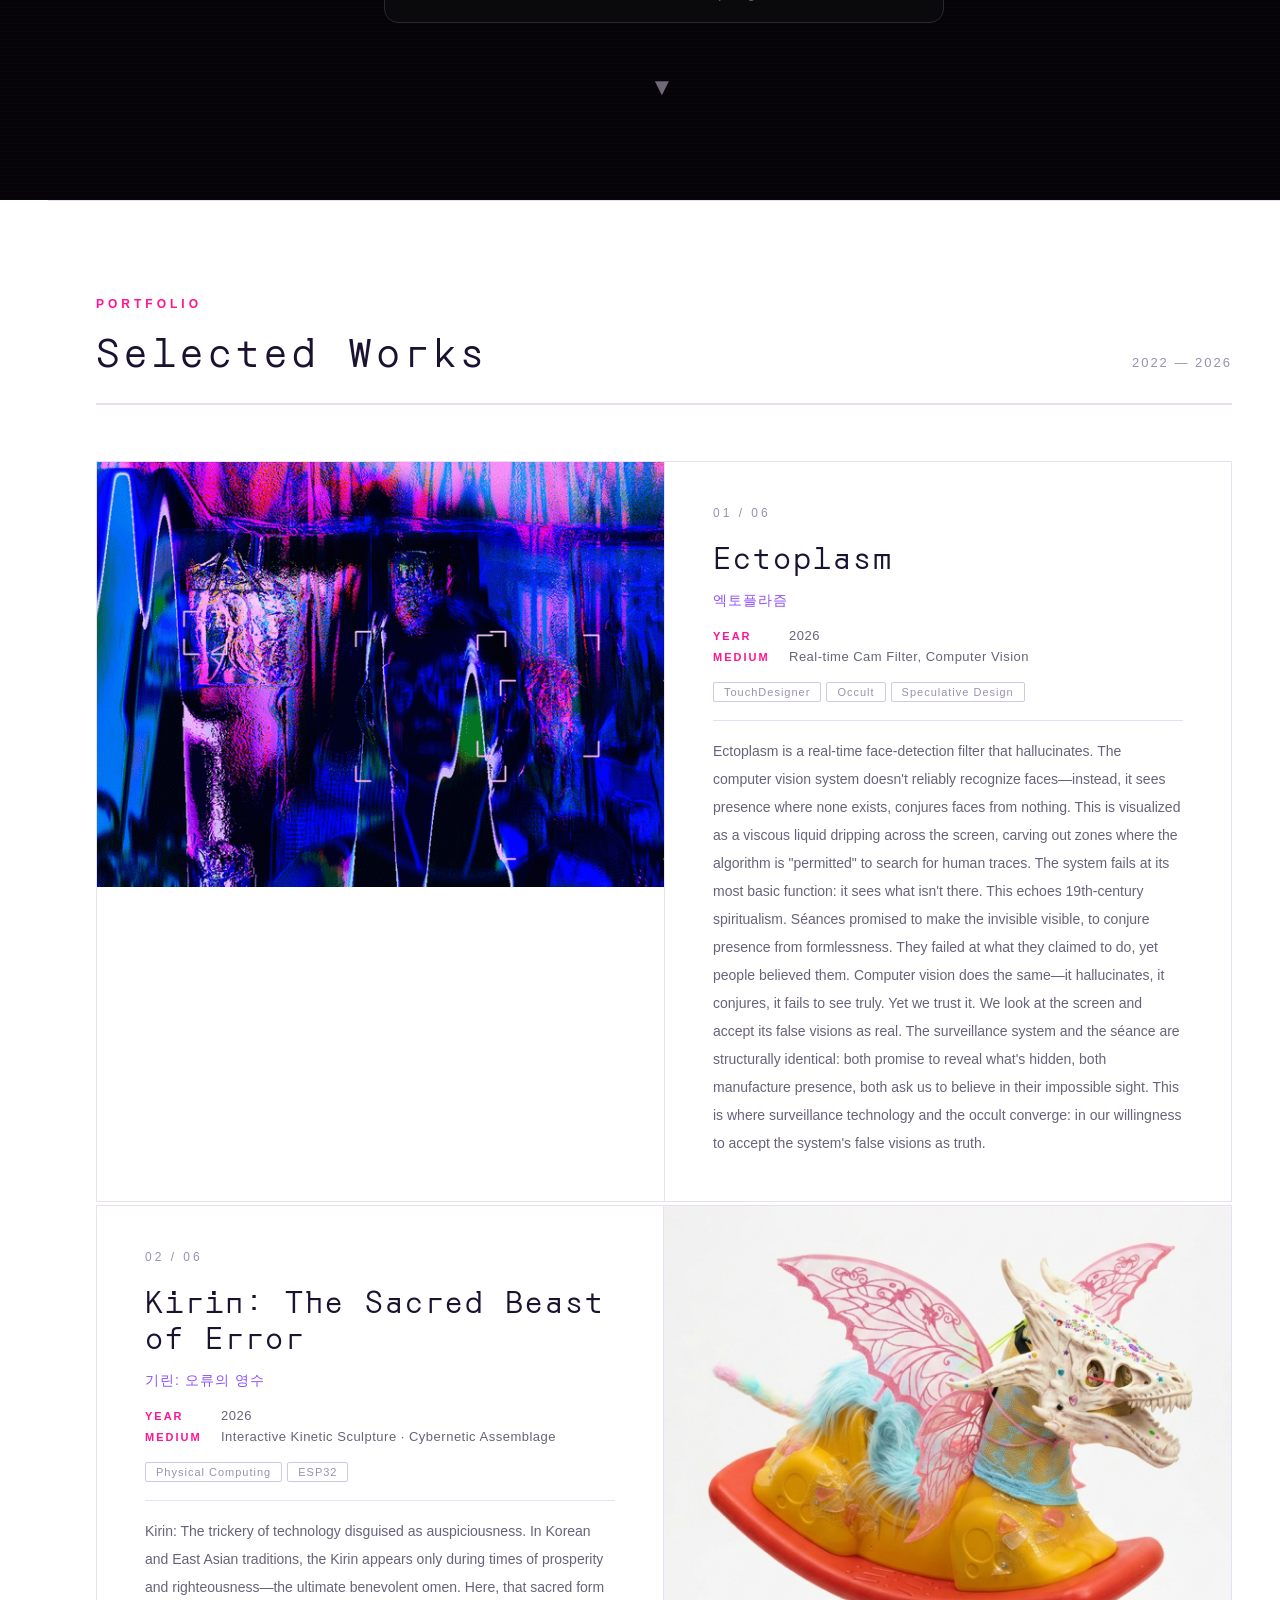
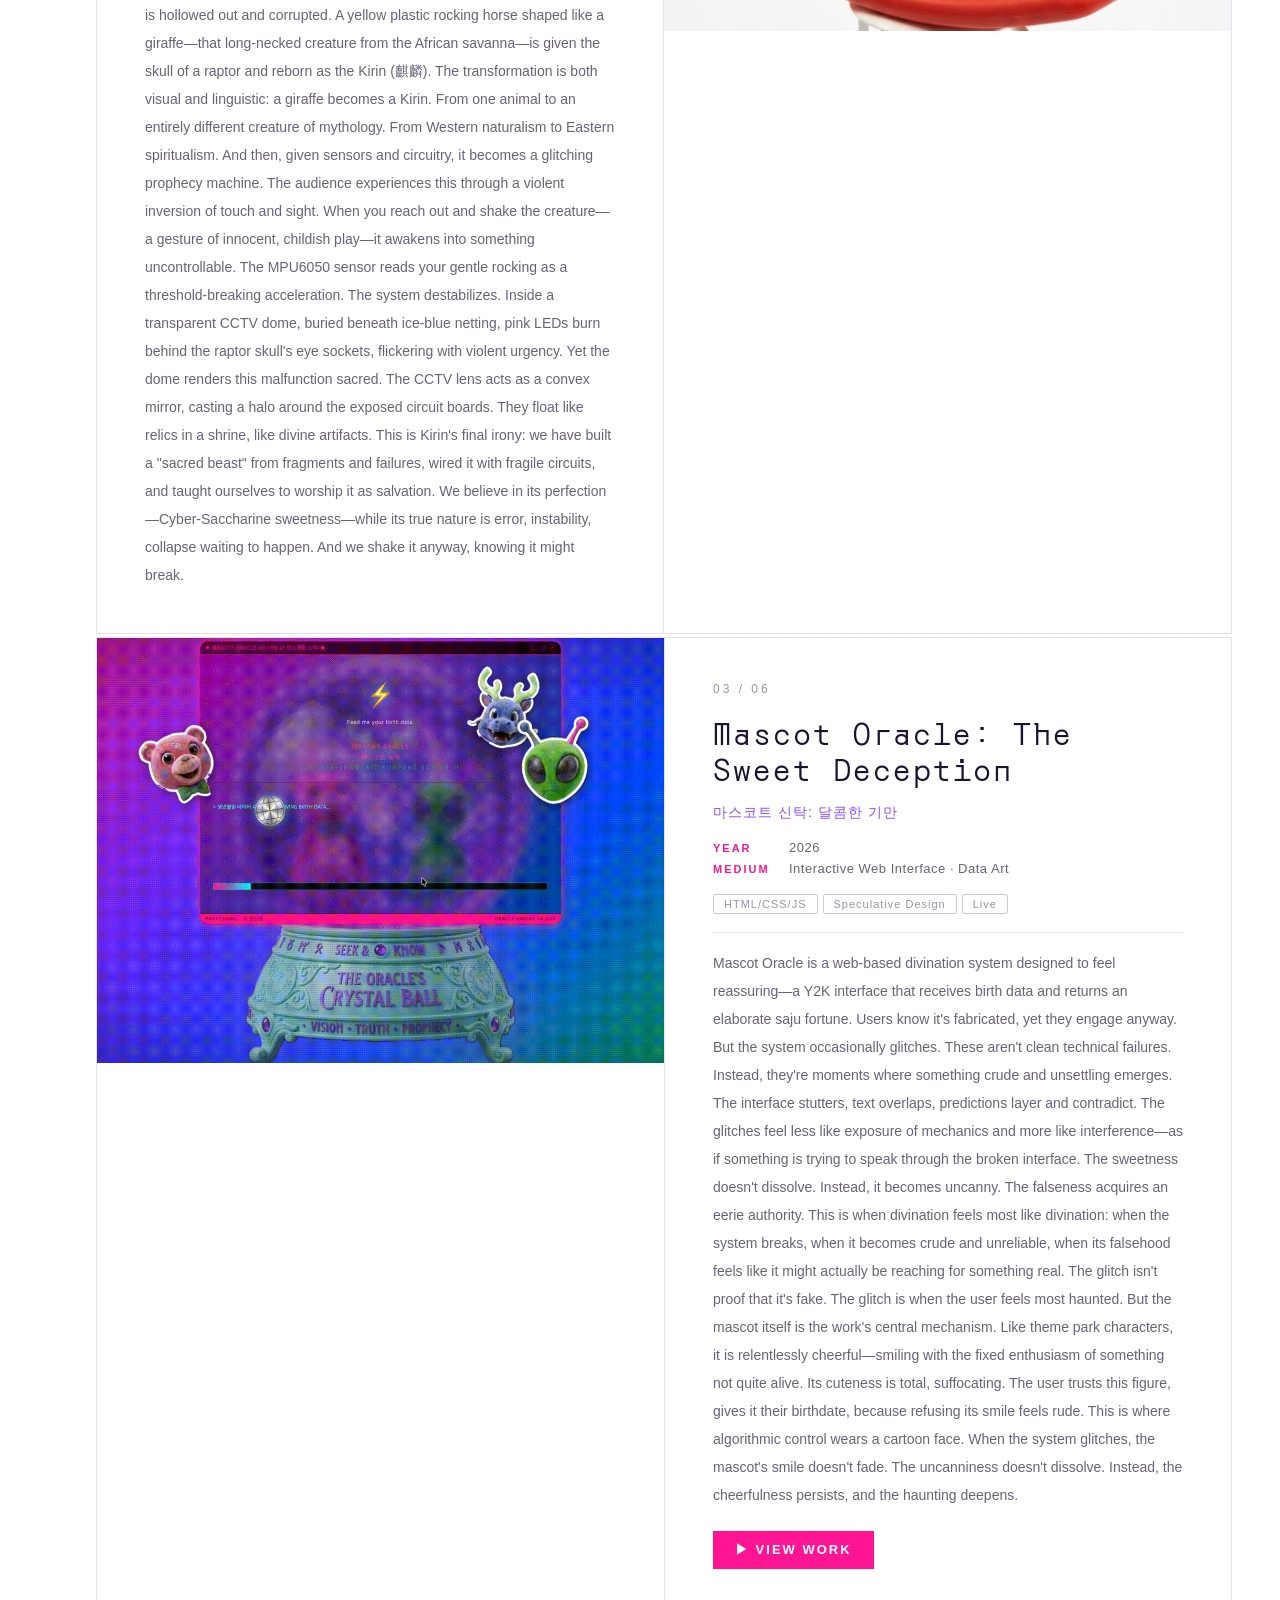
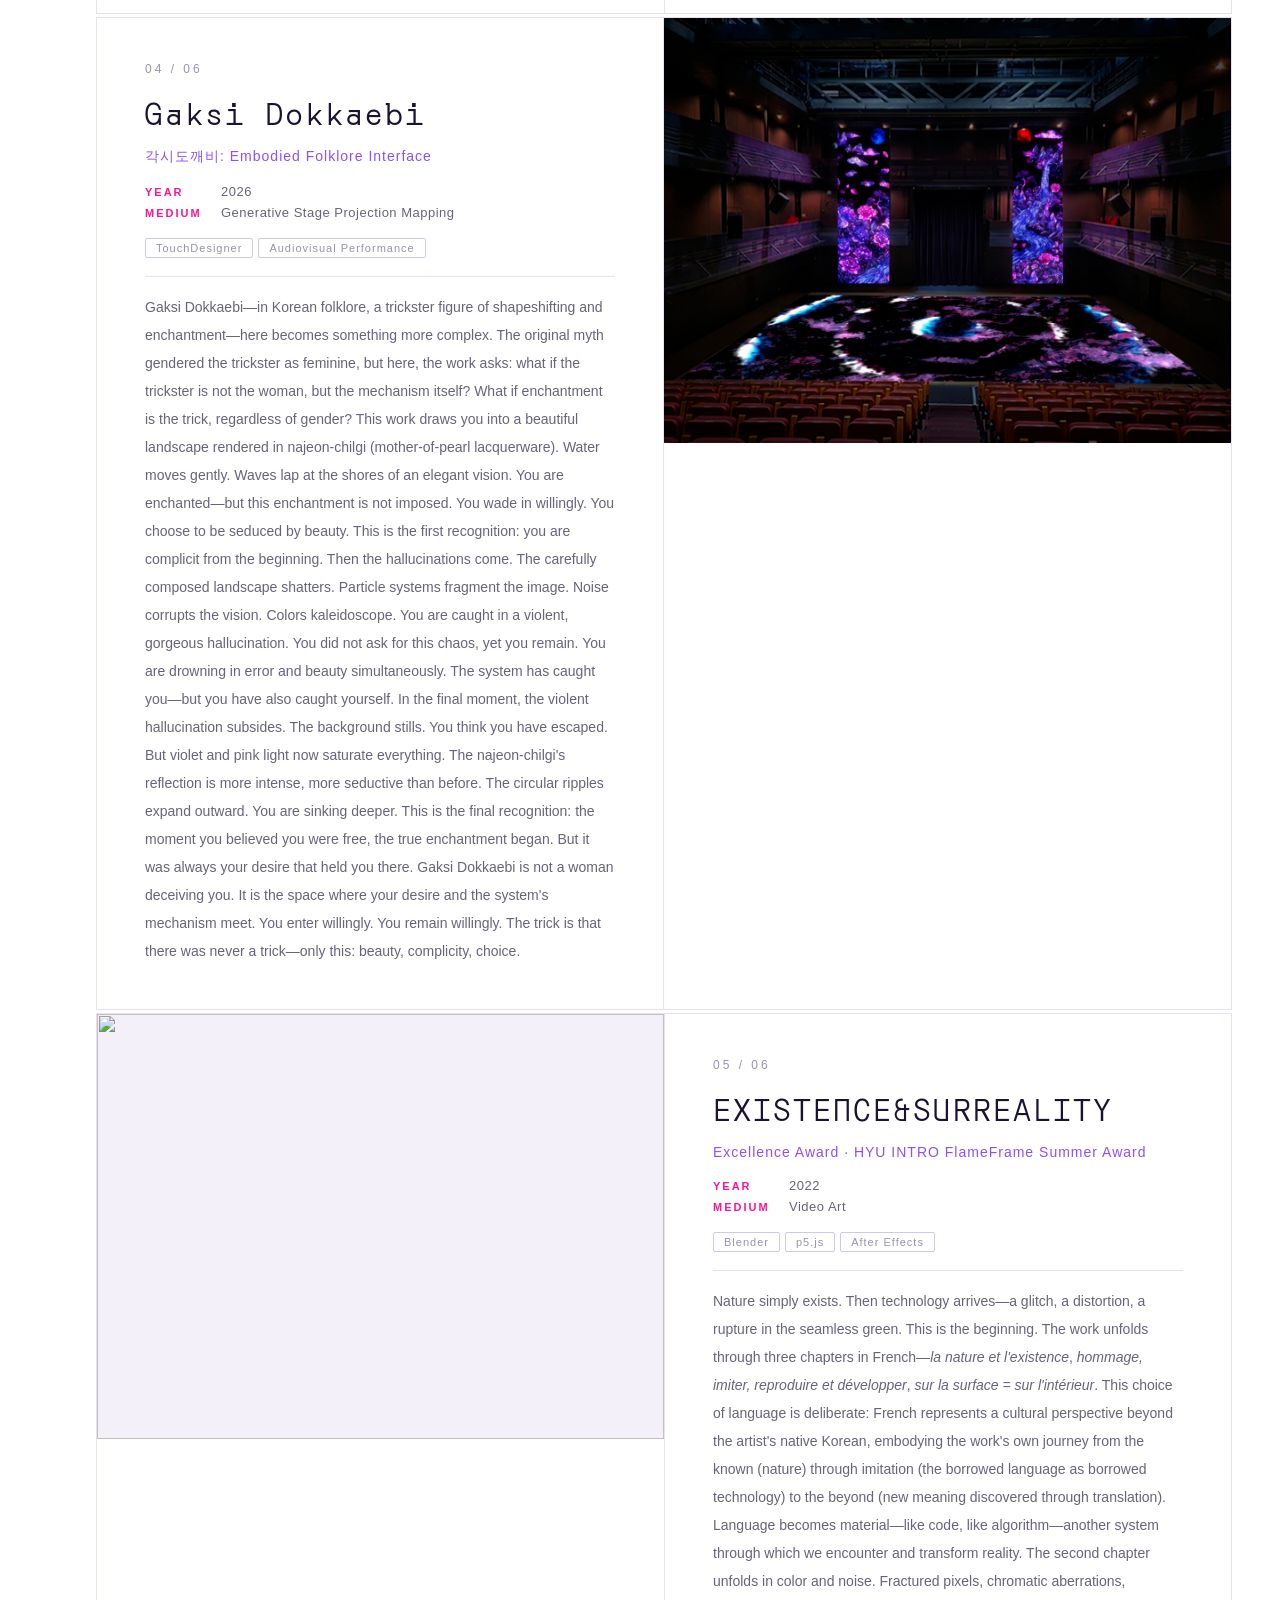
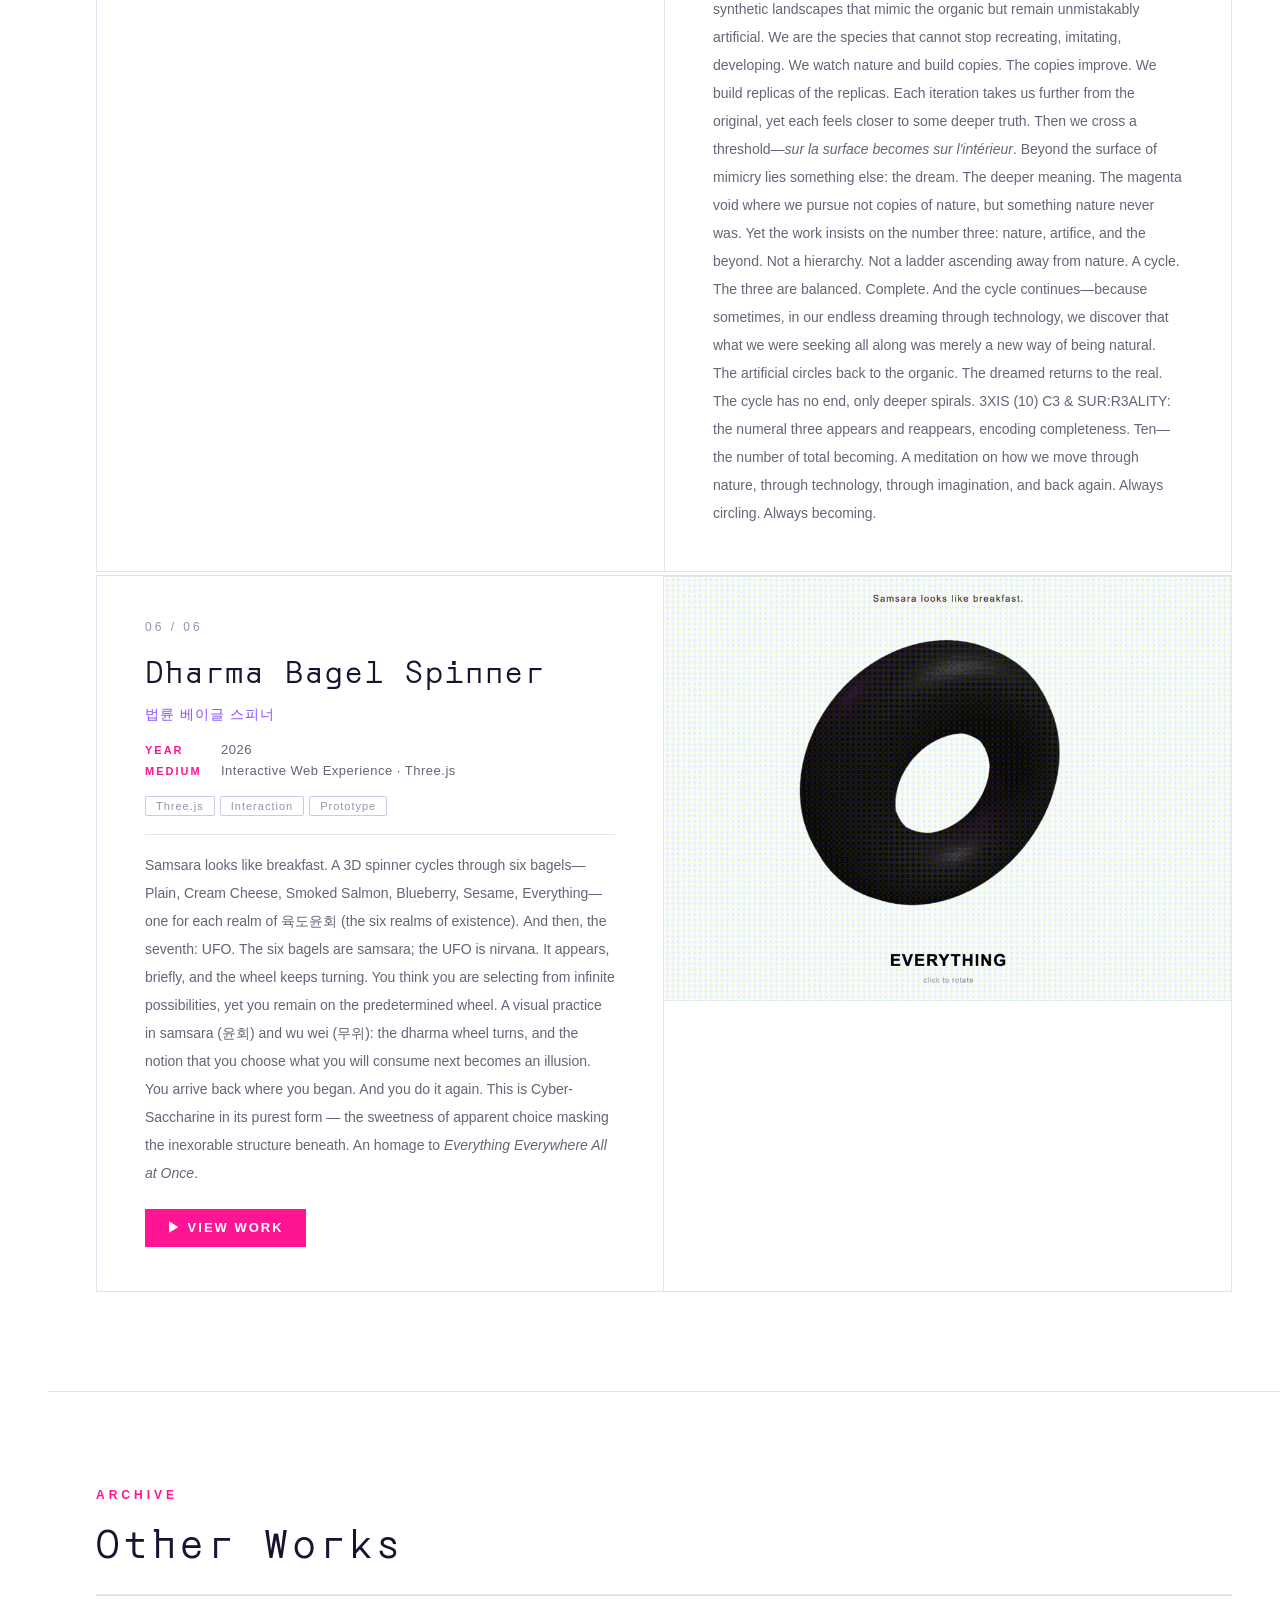
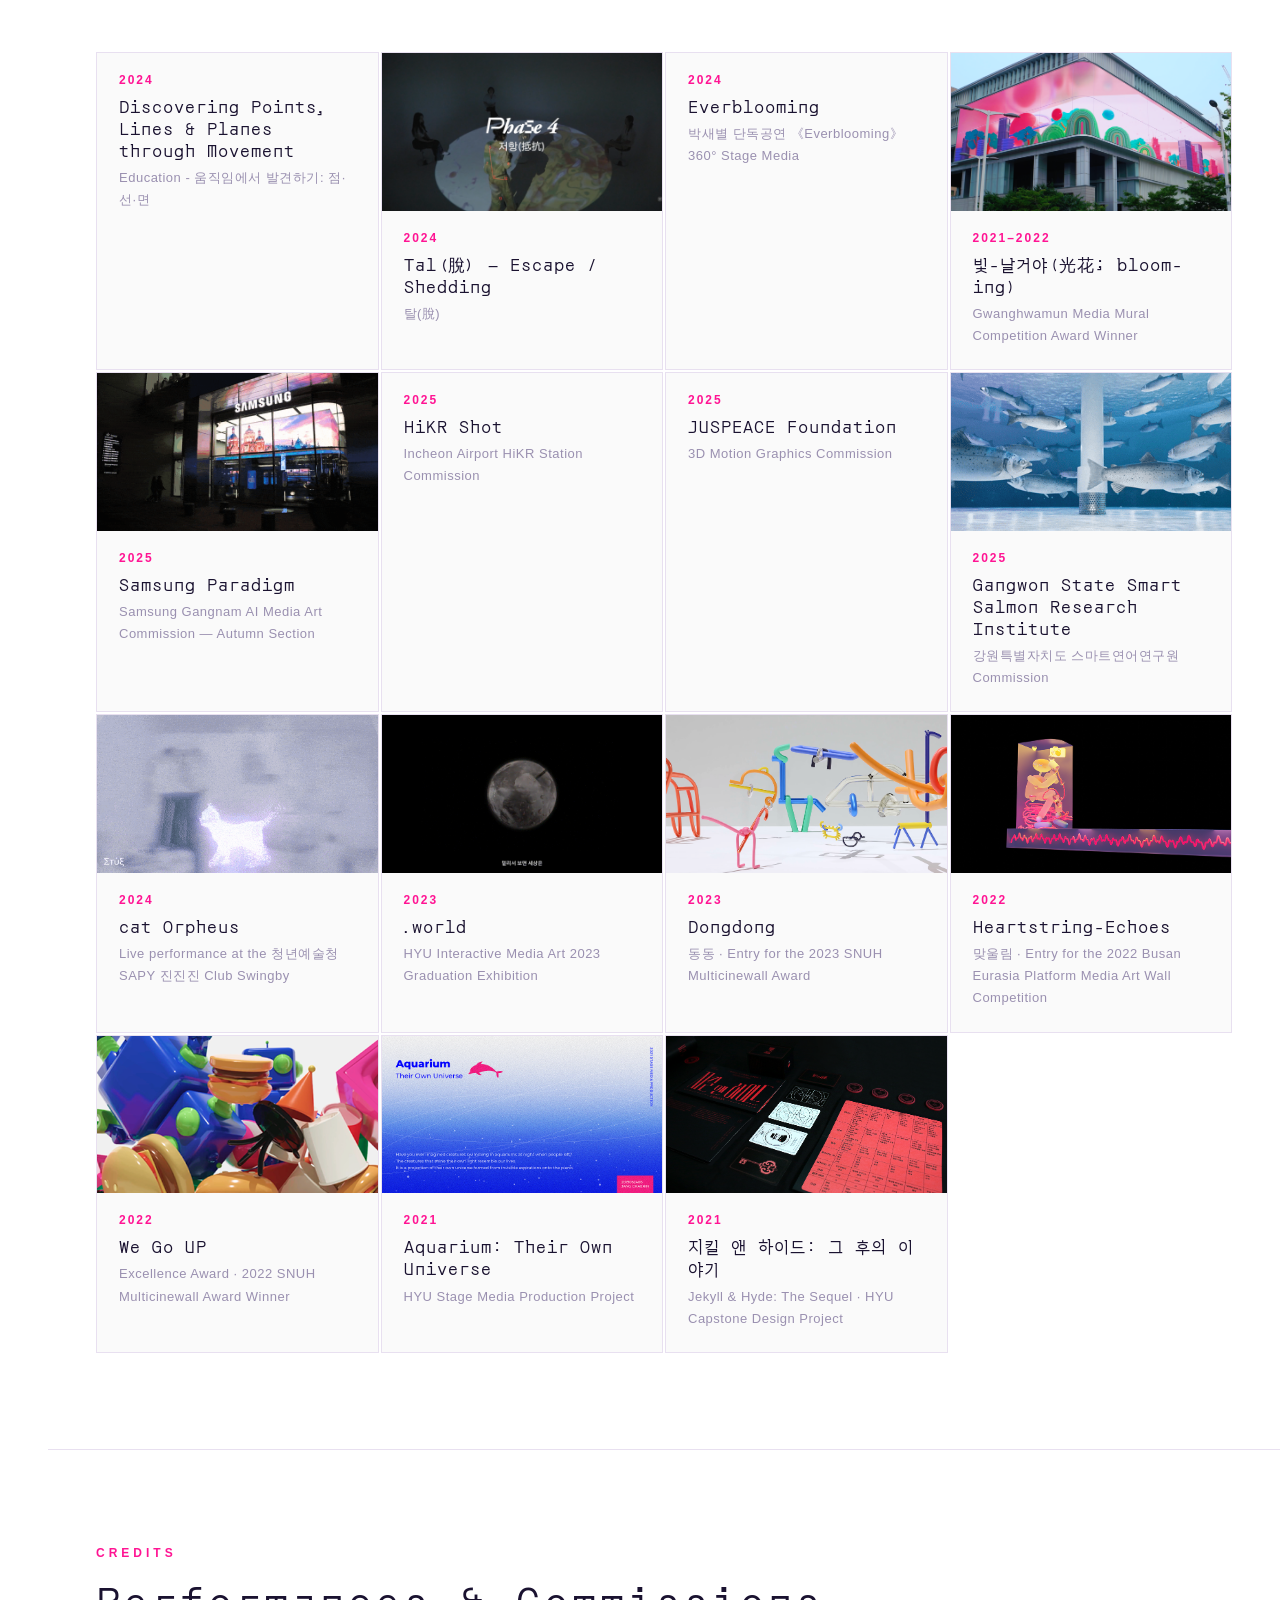
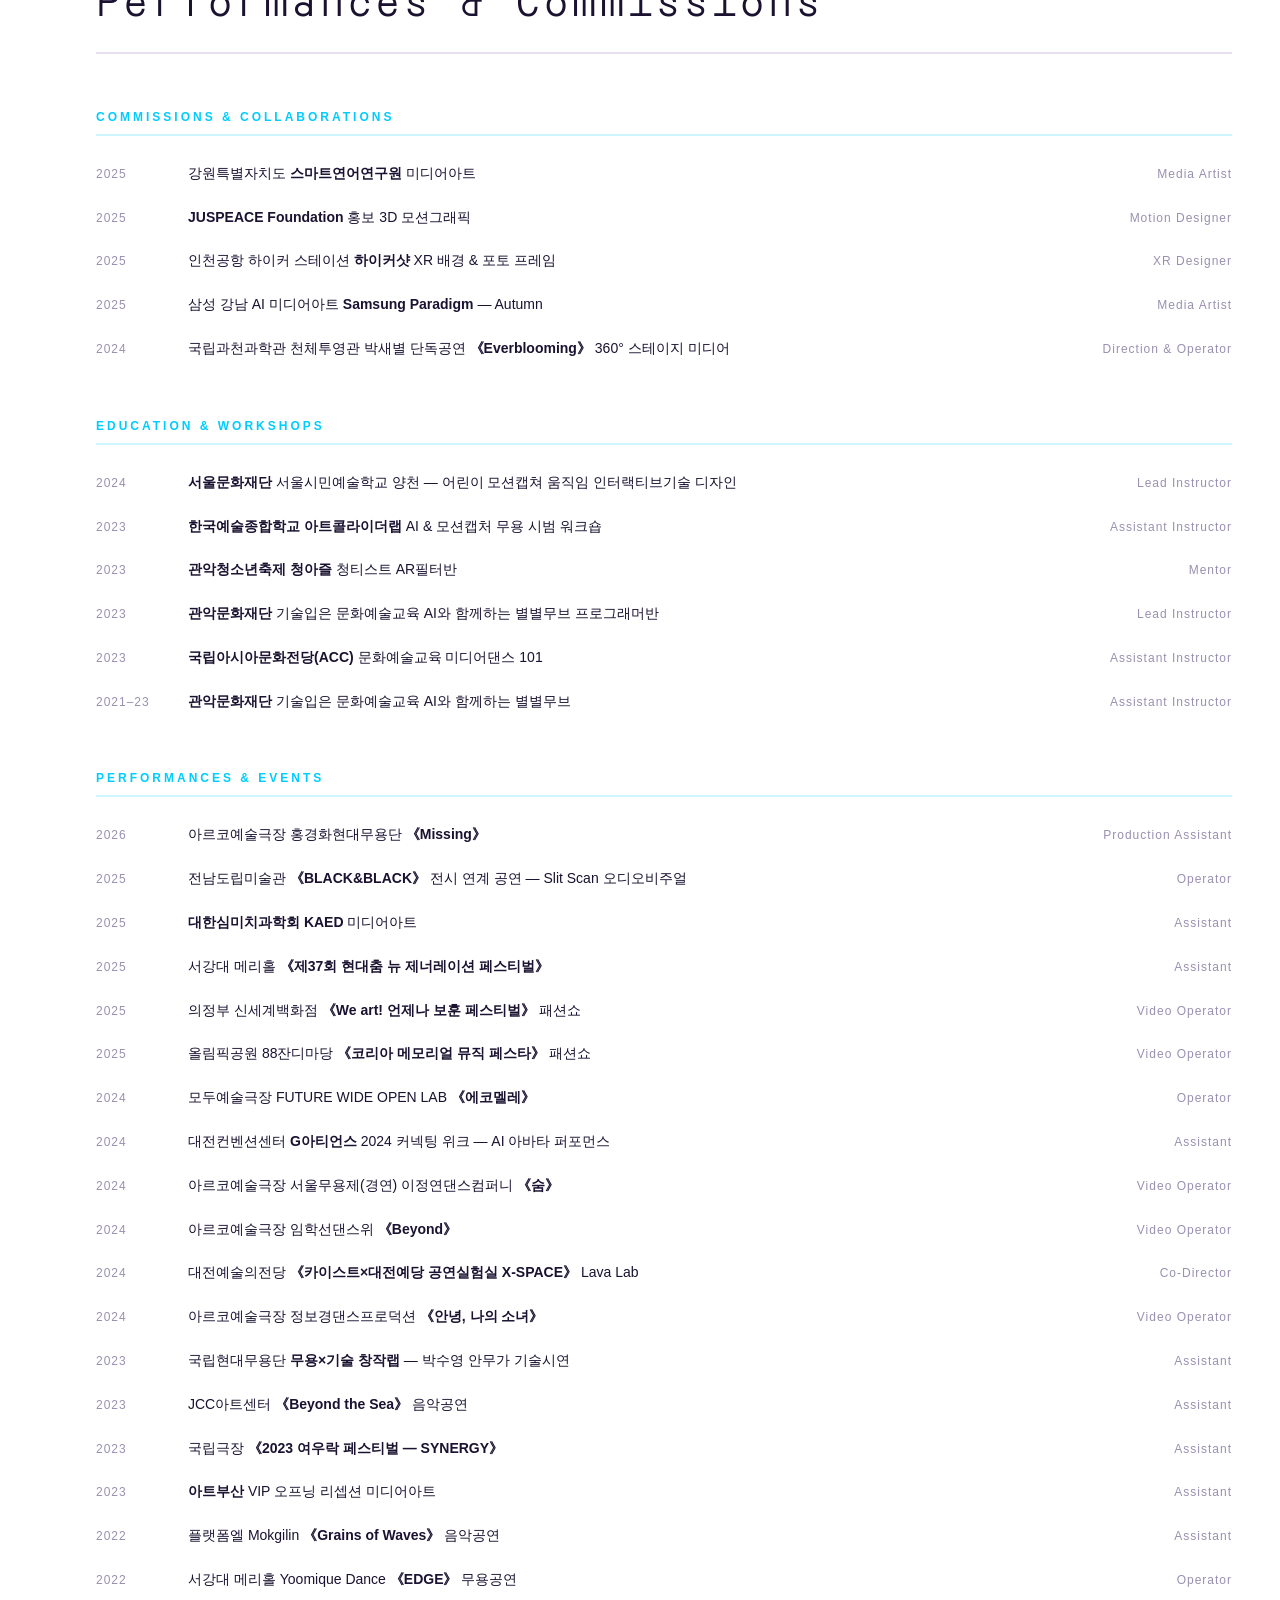
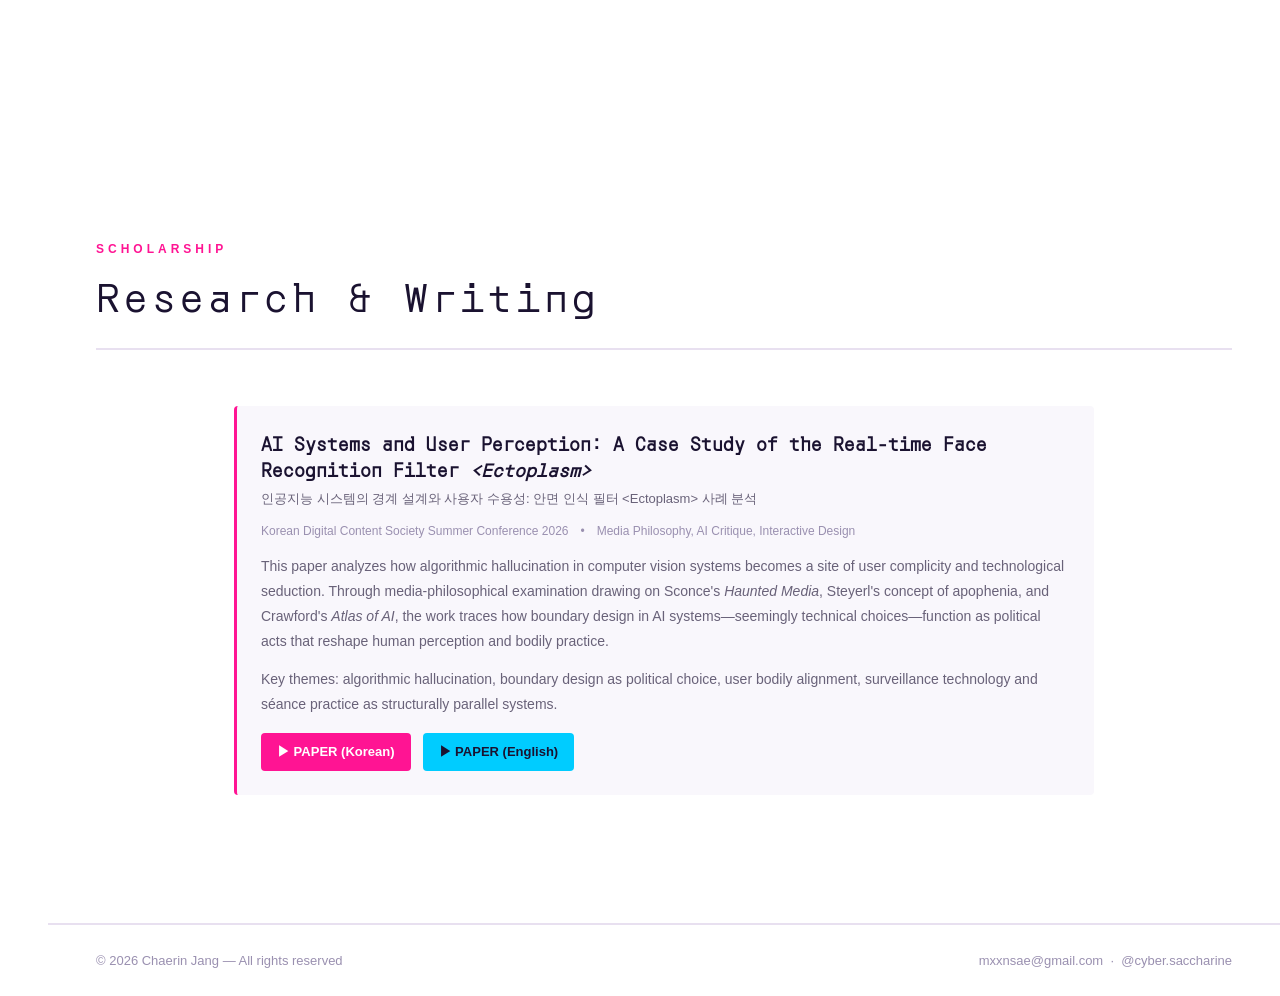
==== commit 38198289: "Loop Ectoplasm Vimeo embed; remove scroll-snap (was pulling back) - Add loop=1 to Vimeo embeds (moda" ====
--- a/index.html
+++ b/index.html
@@ -94,9 +94,7 @@
 }
 
 * { margin: 0; padding: 0; box-sizing: border-box; }
-html { scroll-behavior: smooth; scroll-snap-type: y proximity; }
-/* gently snap the two full-viewport intro scenes; long sections scroll freely */
-#desktop, #concept { scroll-snap-align: start; }
+html { scroll-behavior: smooth; }
 
 body {
   background: var(--bg);
@@ -1541,7 +1539,7 @@
   document.getElementById('wd-link').innerHTML = linkEls.join(' ');
   let videoHTML = '';
   if (work.vimeo) {
-    videoHTML = `<div style="padding:56.25% 0 0 0;position:relative;border-radius:8px;overflow:hidden"><iframe src="https://player.vimeo.com/video/${work.vimeo}?badge=0&amp;autopause=0&amp;player_id=0&amp;app_id=58479" frameborder="0" allow="autoplay; fullscreen; picture-in-picture; clipboard-write; encrypted-media; web-share" referrerpolicy="strict-origin-when-cross-origin" style="position:absolute;top:0;left:0;width:100%;height:100%;" title="${work.title}" loading="lazy"></iframe></div>`;
+    videoHTML = `<div style="padding:56.25% 0 0 0;position:relative;border-radius:8px;overflow:hidden"><iframe src="https://player.vimeo.com/video/${work.vimeo}?badge=0&amp;autopause=0&amp;loop=1&amp;player_id=0&amp;app_id=58479" frameborder="0" allow="autoplay; fullscreen; picture-in-picture; clipboard-write; encrypted-media; web-share" referrerpolicy="strict-origin-when-cross-origin" style="position:absolute;top:0;left:0;width:100%;height:100%;" title="${work.title}" loading="lazy"></iframe></div>`;
   } else if (work.video) {
     videoHTML = `<video width="100%" height="auto" controls style="border-radius:8px;display:block"><source src="${work.video}" type="video/mp4"></video>`;
   } else if (work.youtube) {
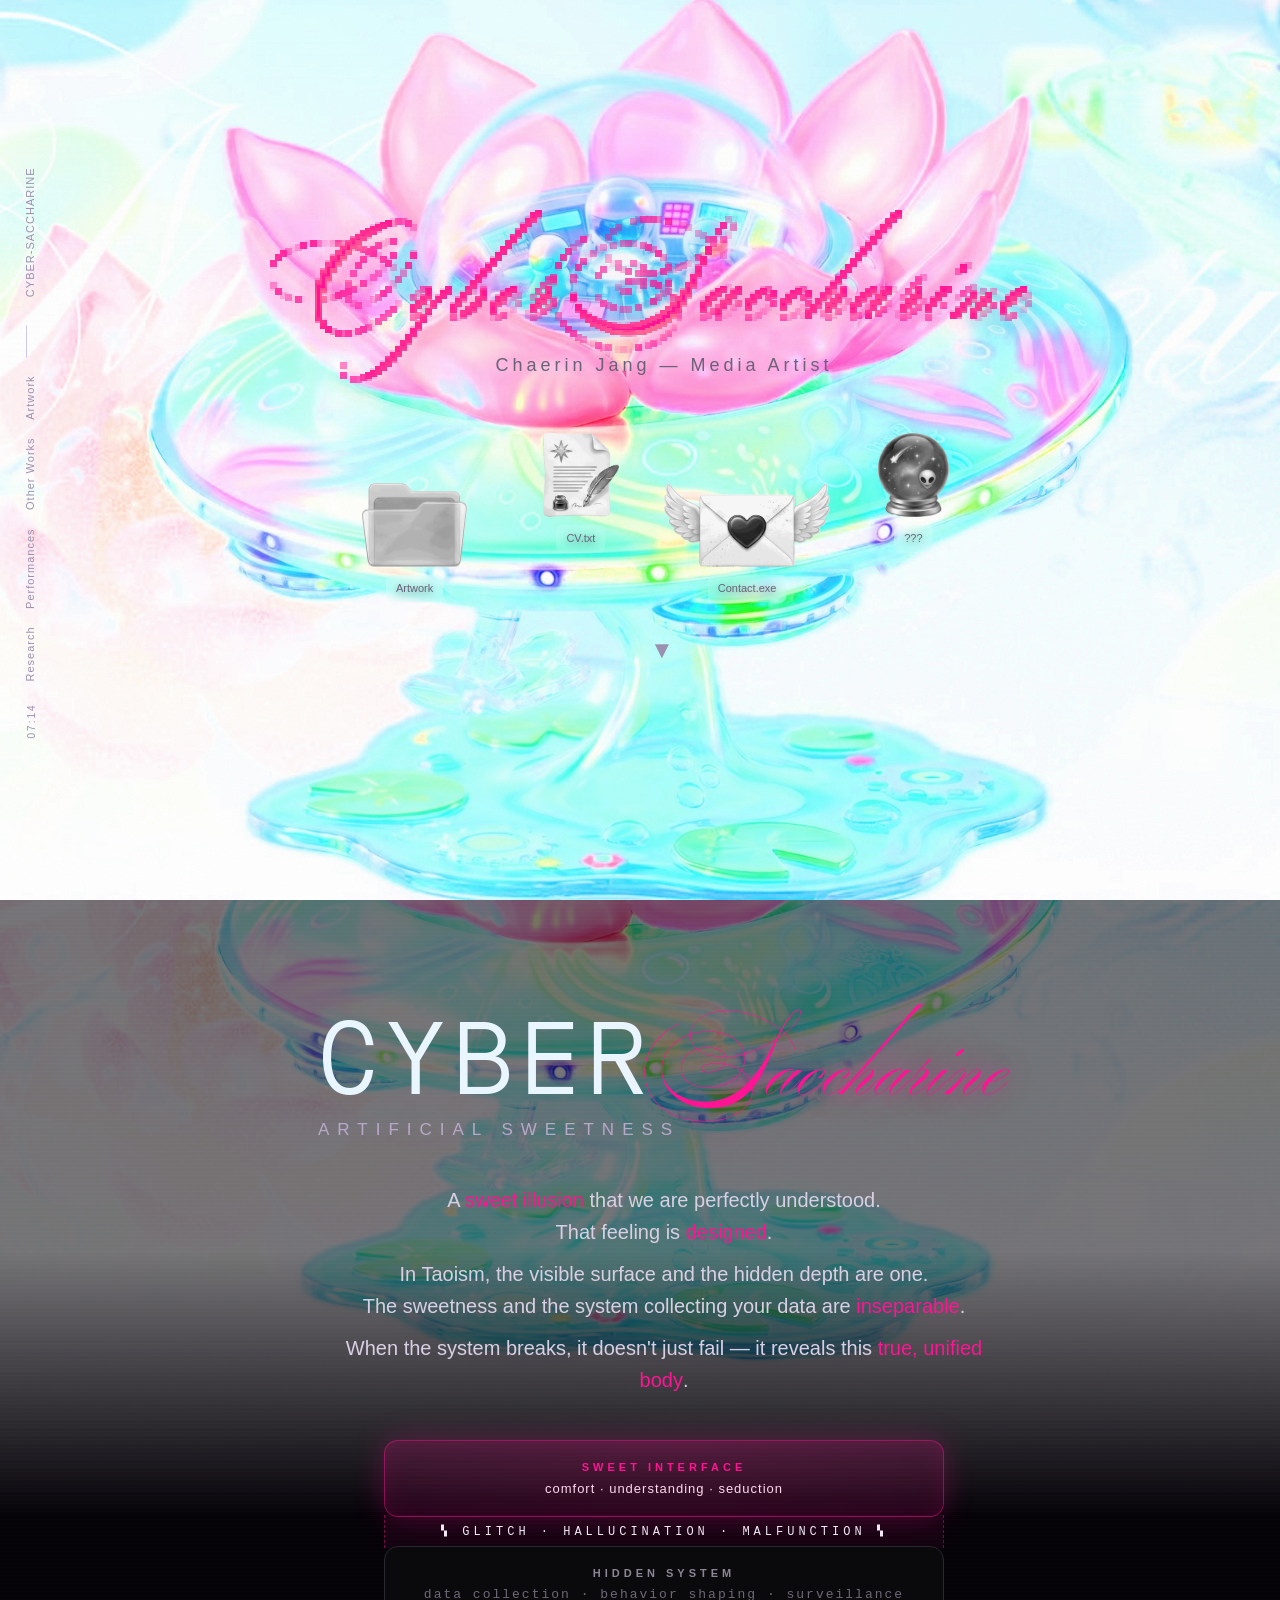
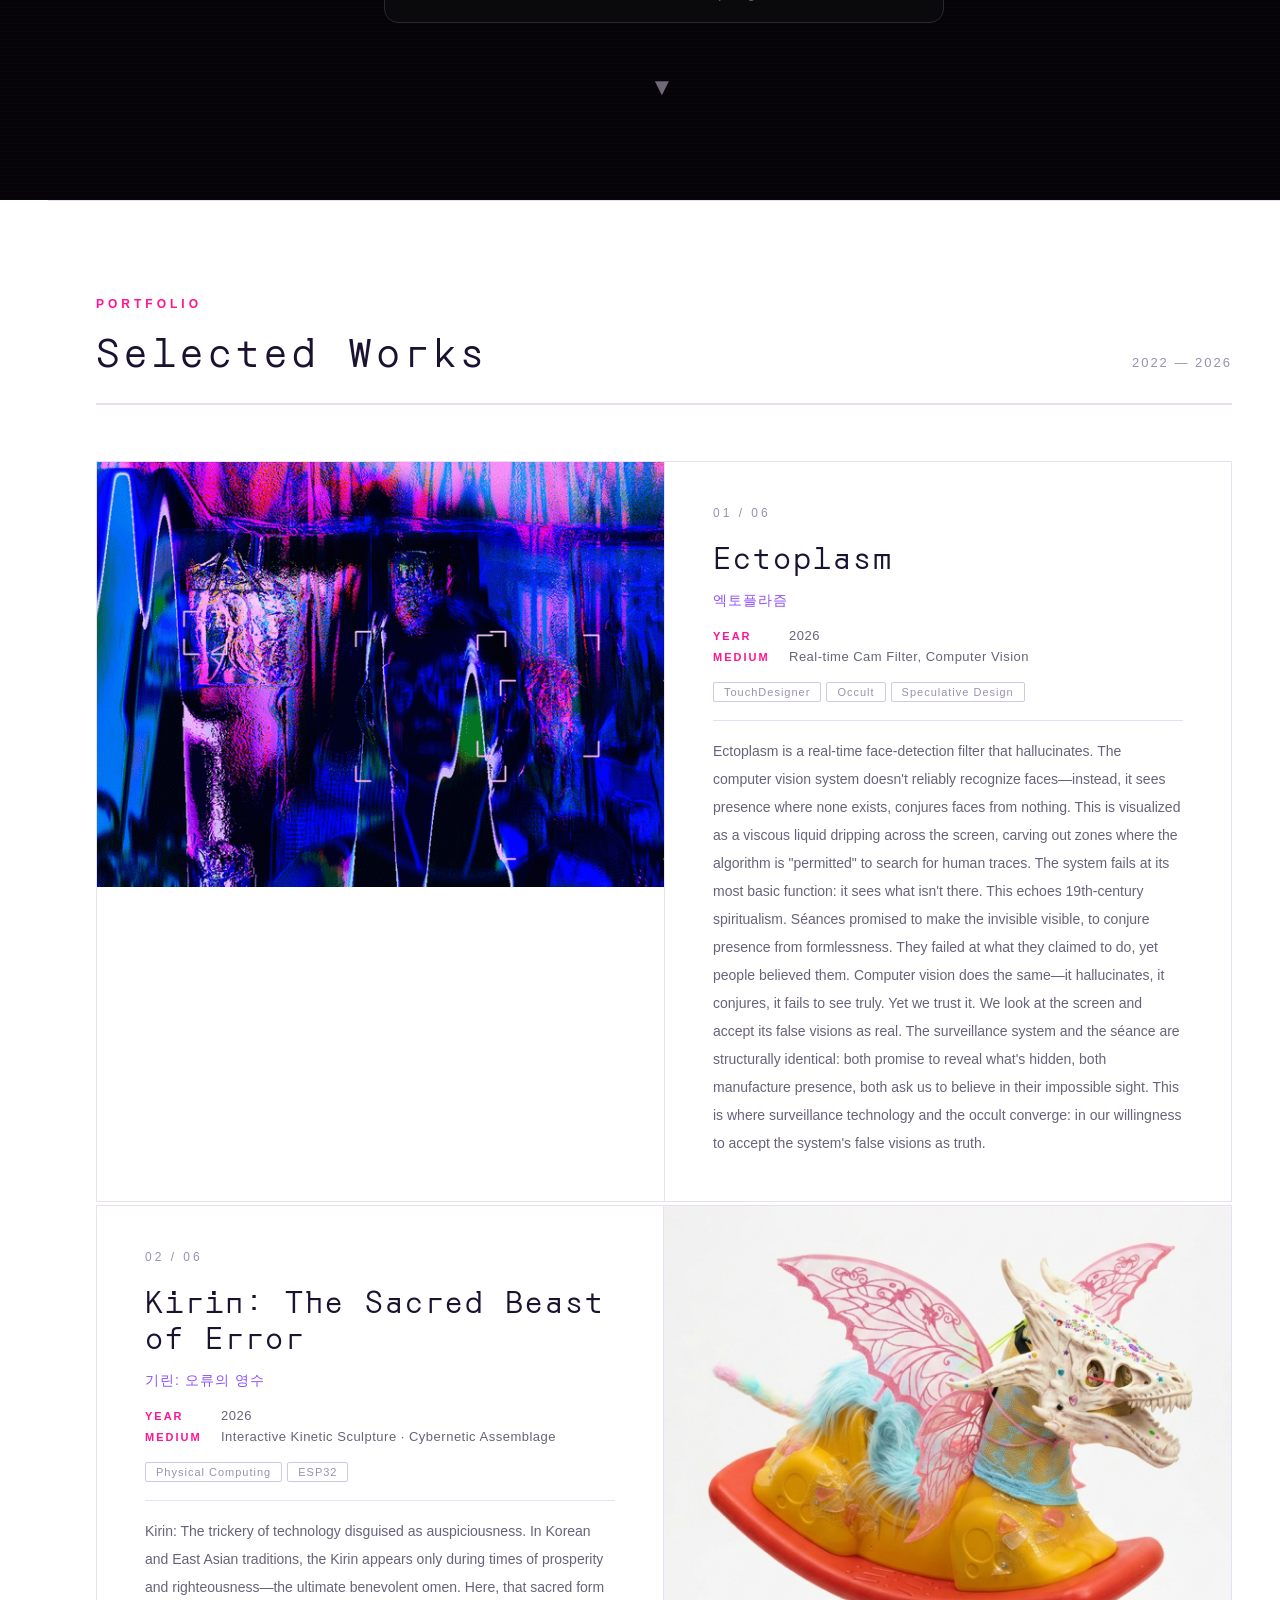
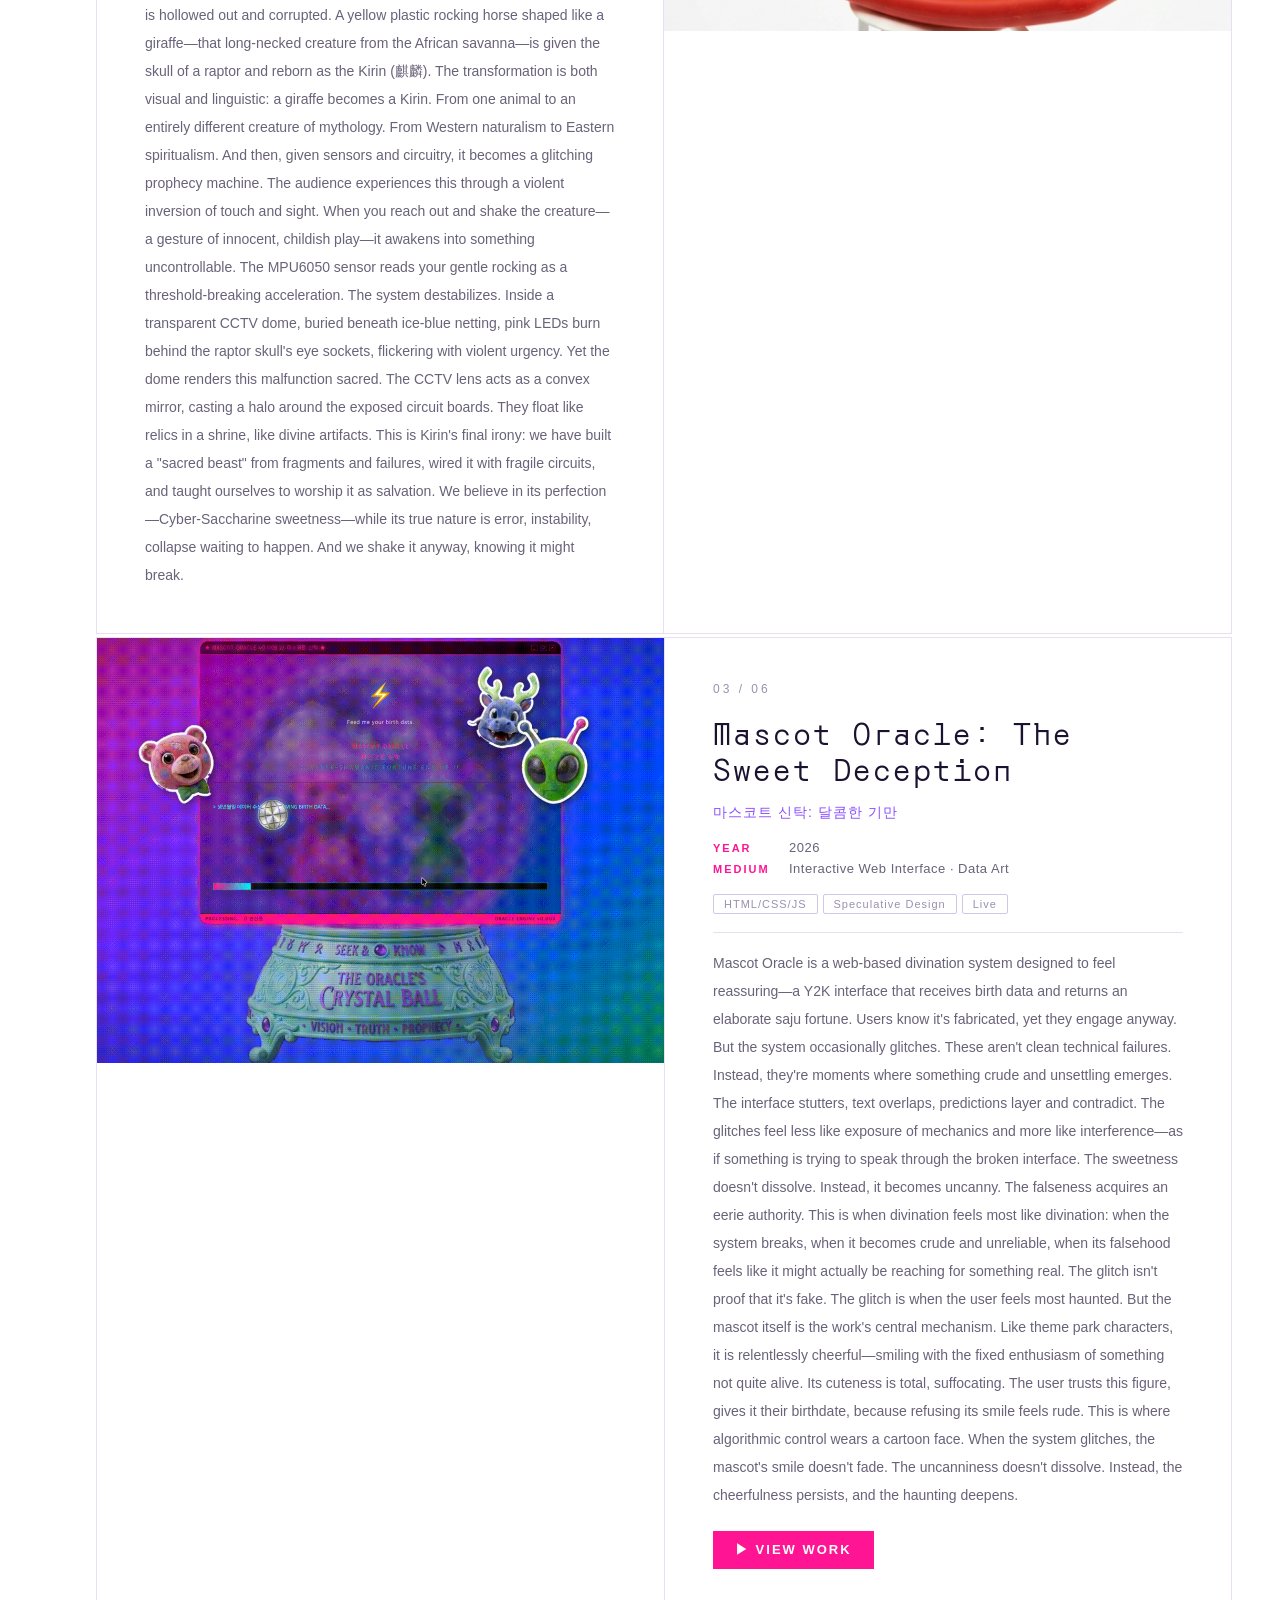
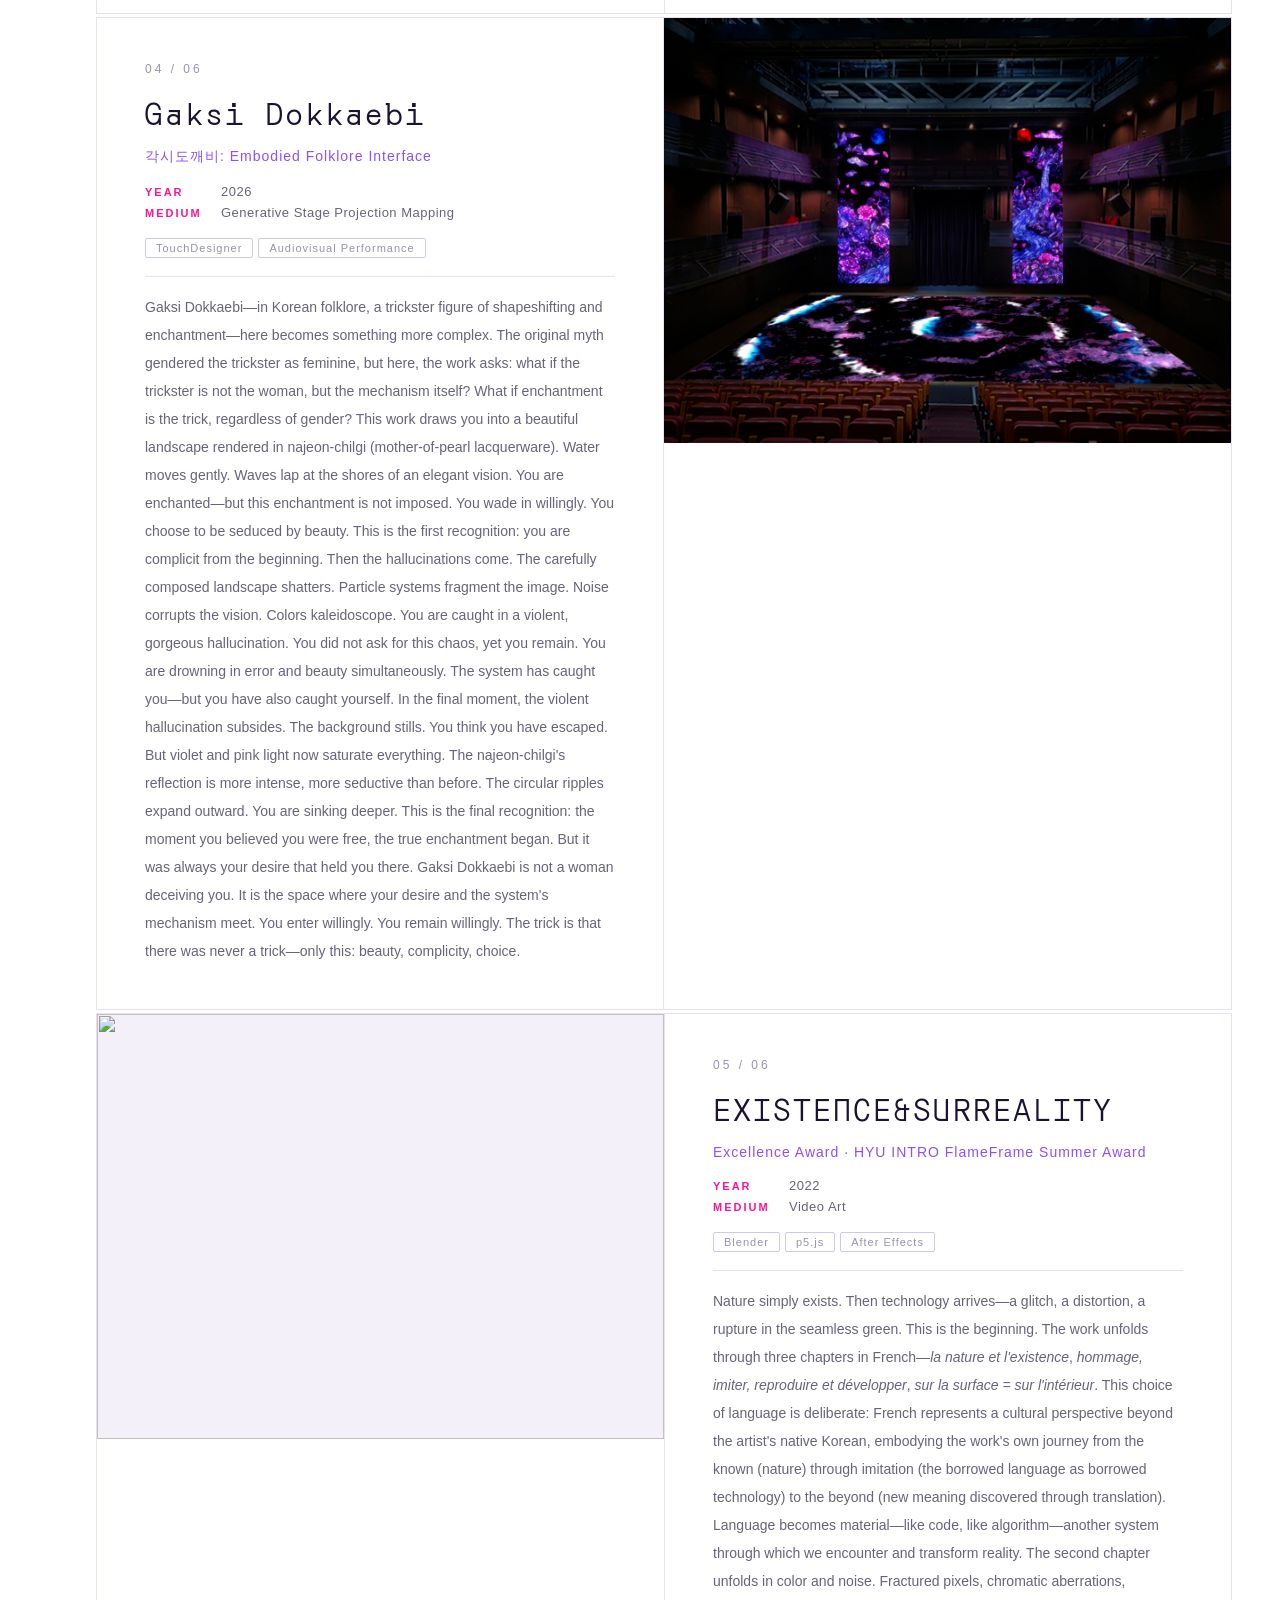
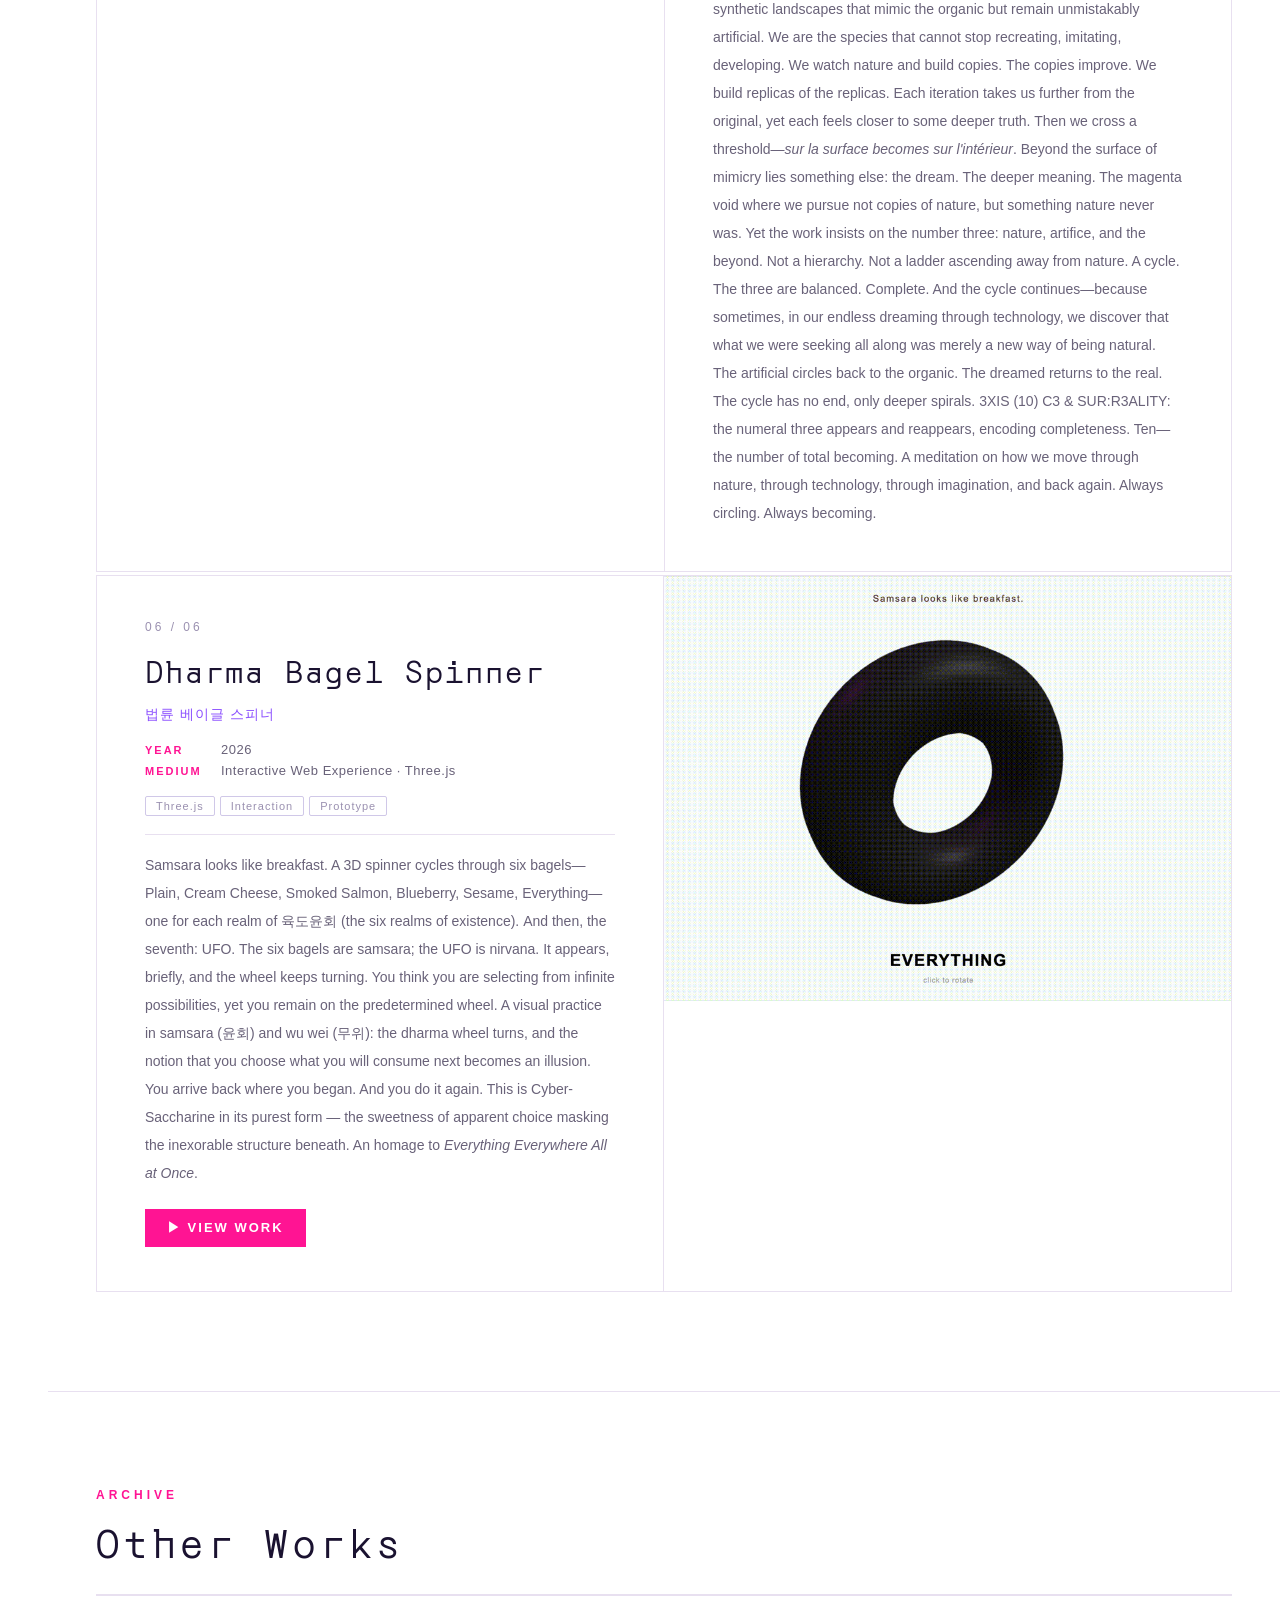
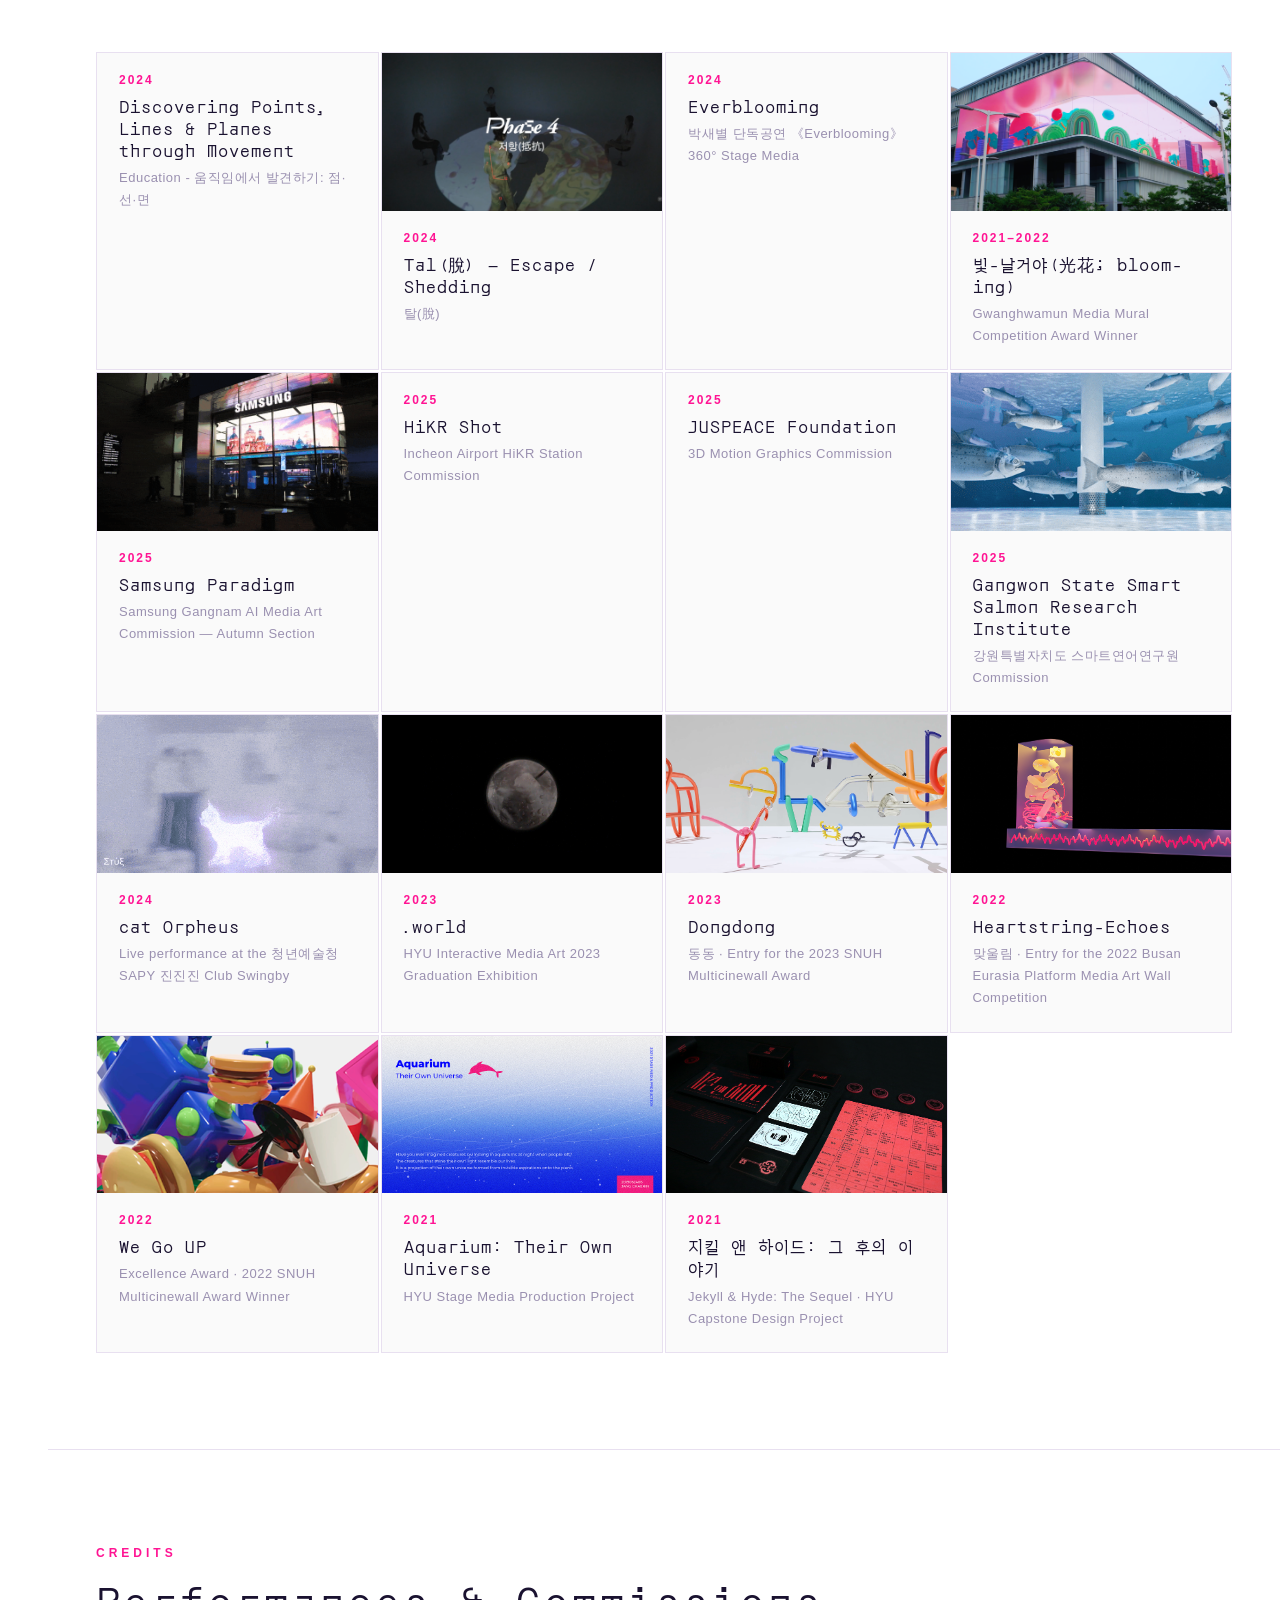
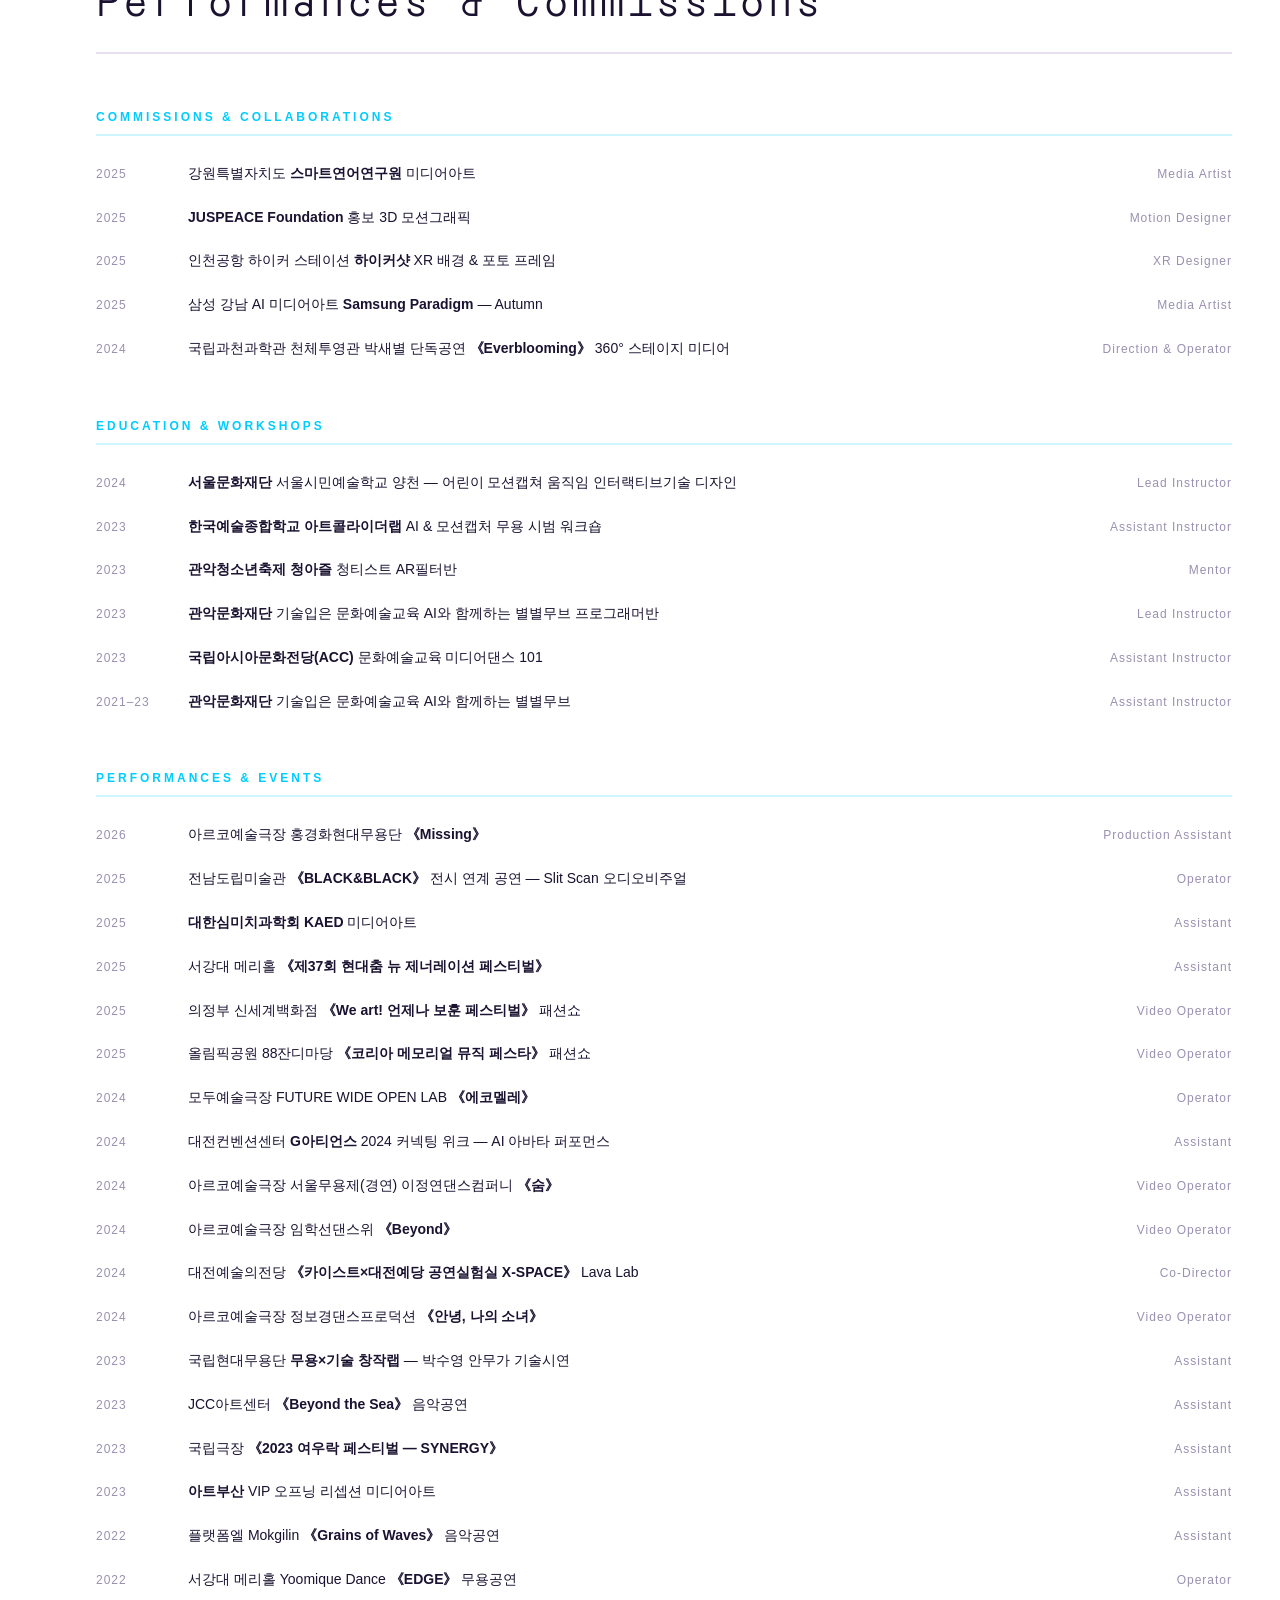
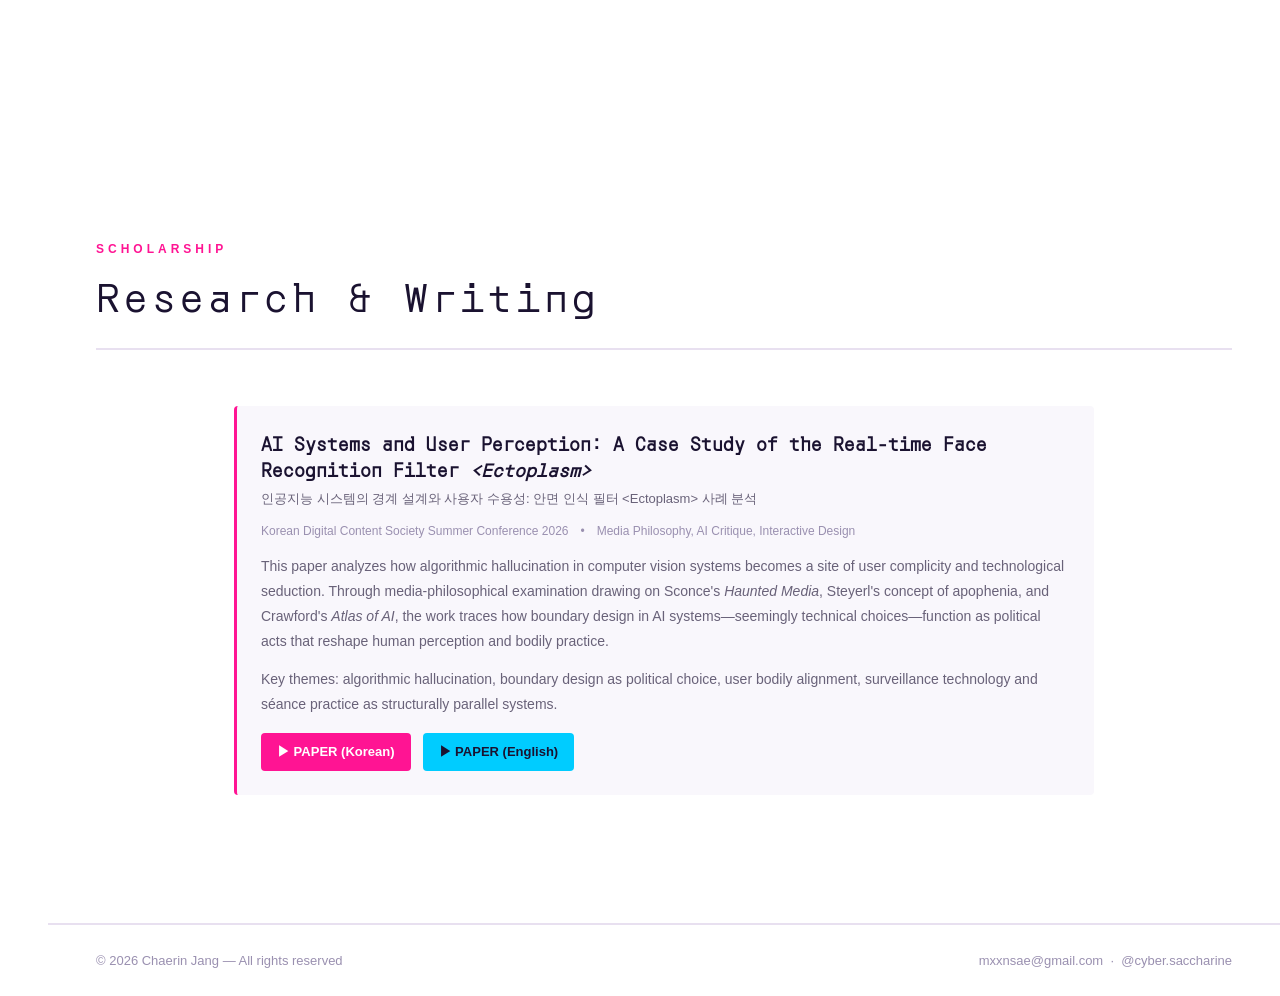
==== commit 7fcb46ab: "Add wheel-driven intro snap (hero <-> concept), no backward pull - Replace CSS scroll-snap (which pu" ====
--- a/index.html
+++ b/index.html
@@ -3,6 +3,7 @@
 <head>
 <meta charset="UTF-8">
 <meta name="viewport" content="width=device-width, initial-scale=1.0">
+<meta http-equiv="Cache-Control" content="no-cache, must-revalidate">
 <title>CYBER-SACCHARINE — Chaerin Jang</title>
 <link rel="preload" as="image" href="hero/hero.jpg">
 <style>
@@ -1685,6 +1686,37 @@
   obs.observe(el);
 })();
 
+// ── WHEEL-DRIVEN INTRO SNAP (hero ↔ concept; works list scrolls free) ──
+(function() {
+  const hero = document.getElementById('desktop');
+  const concept = document.getElementById('concept');
+  if (!hero || !concept) return;
+  if (!window.matchMedia || !window.matchMedia('(pointer:fine)').matches) return; // wheel devices only
+
+  let locked = false;
+  const topOf = (el) => el.getBoundingClientRect().top + window.scrollY;
+  const inIntroZone = () => window.scrollY < topOf(concept) + window.innerHeight * 0.5;
+
+  function go(toConcept) {
+    locked = true;
+    window.scrollTo({ top: toConcept ? topOf(concept) : 0, behavior: 'smooth' });
+    setTimeout(() => { locked = false; }, 950); // swallow inertia, one move per gesture
+  }
+
+  window.addEventListener('wheel', (e) => {
+    if (!inIntroZone()) return;            // free scroll once in the works list
+    if (locked) { e.preventDefault(); return; } // ignore inertia tail during animation
+    const y = window.scrollY, ct = topOf(concept);
+    if (e.deltaY > 0) {                    // scrolling down
+      if (y < ct - 8) { e.preventDefault(); go(true); }   // hero → concept
+      // at concept: let it scroll freely down into the works list
+    } else {                               // scrolling up
+      if (y > ct + 8) { e.preventDefault(); go(true); }   // below concept → settle to concept
+      else if (y > 8) { e.preventDefault(); go(false); }  // concept → hero
+    }
+  }, { passive: false });
+})();
+
 // ── PIXEL FILTER RESPONSIVE ────────────────────────────────
 function updatePixelRadius() {
   const el = document.querySelector('#pixelate feMorphology');
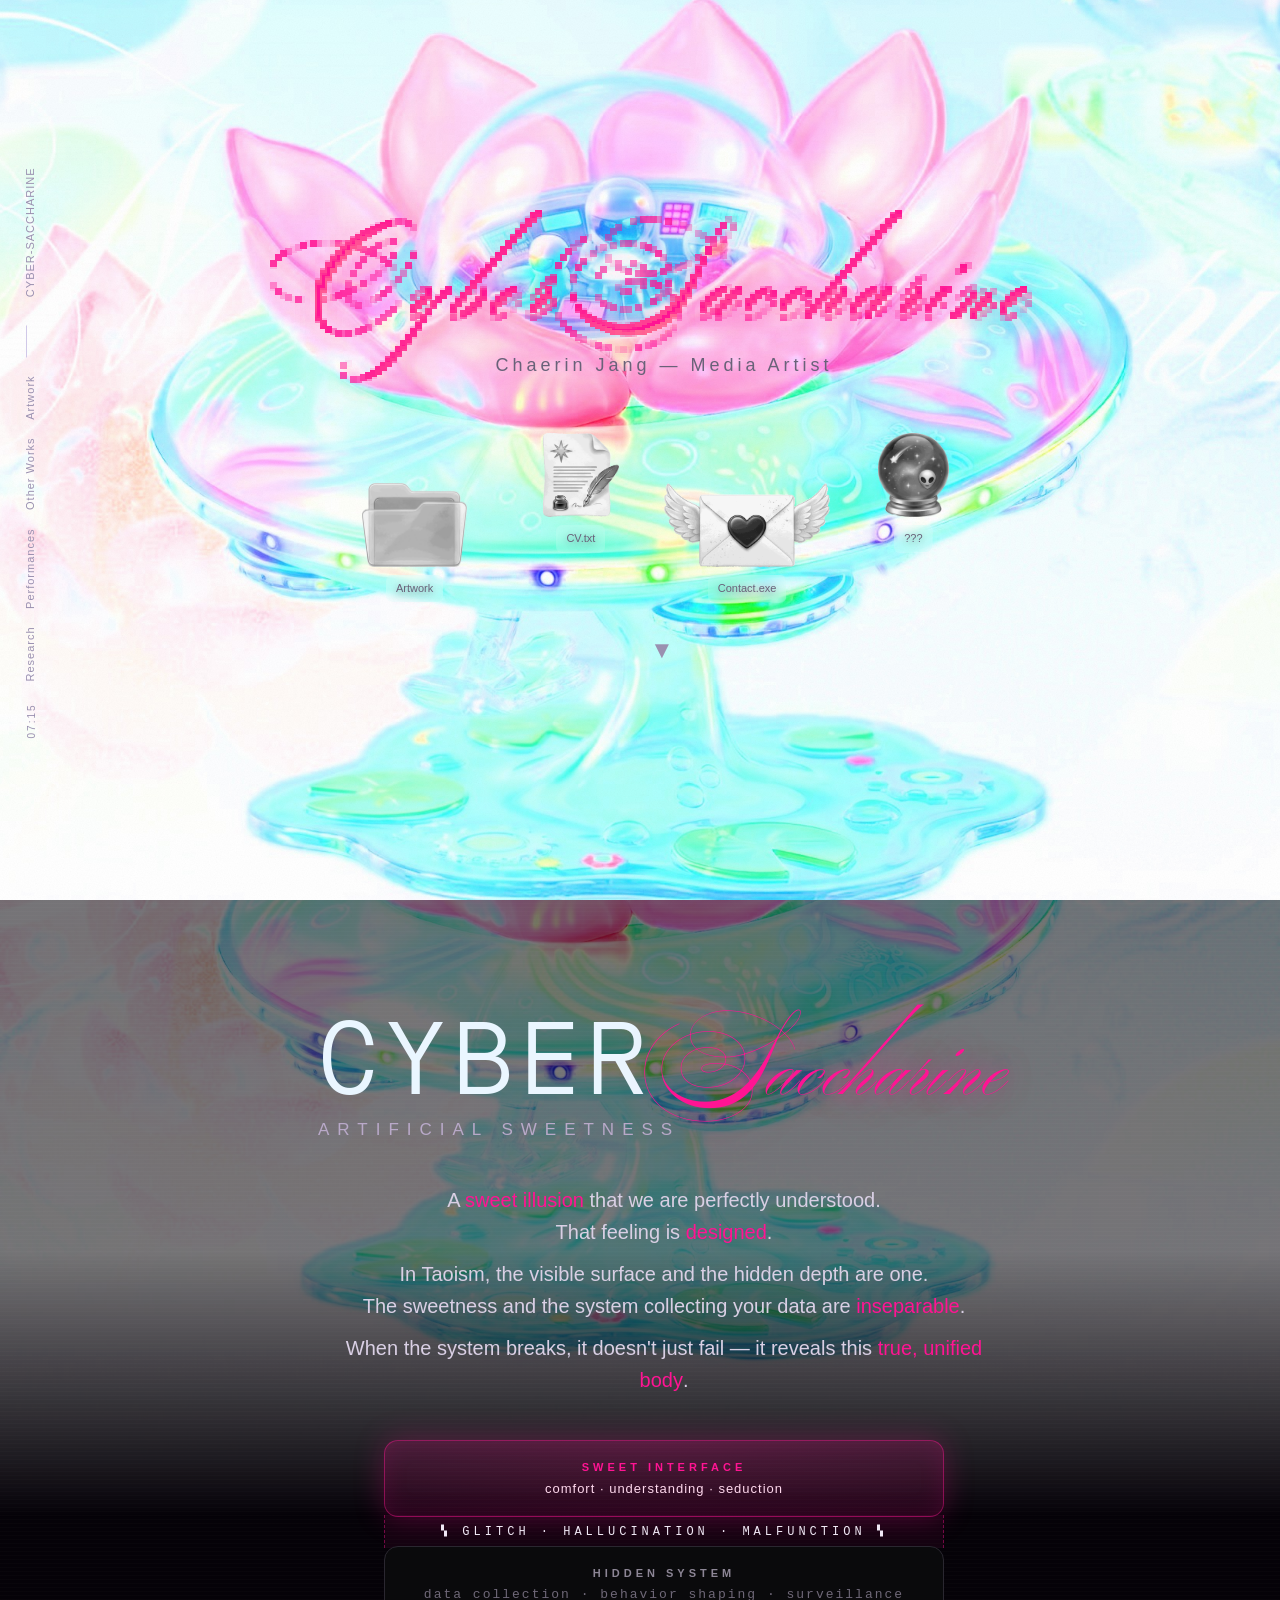
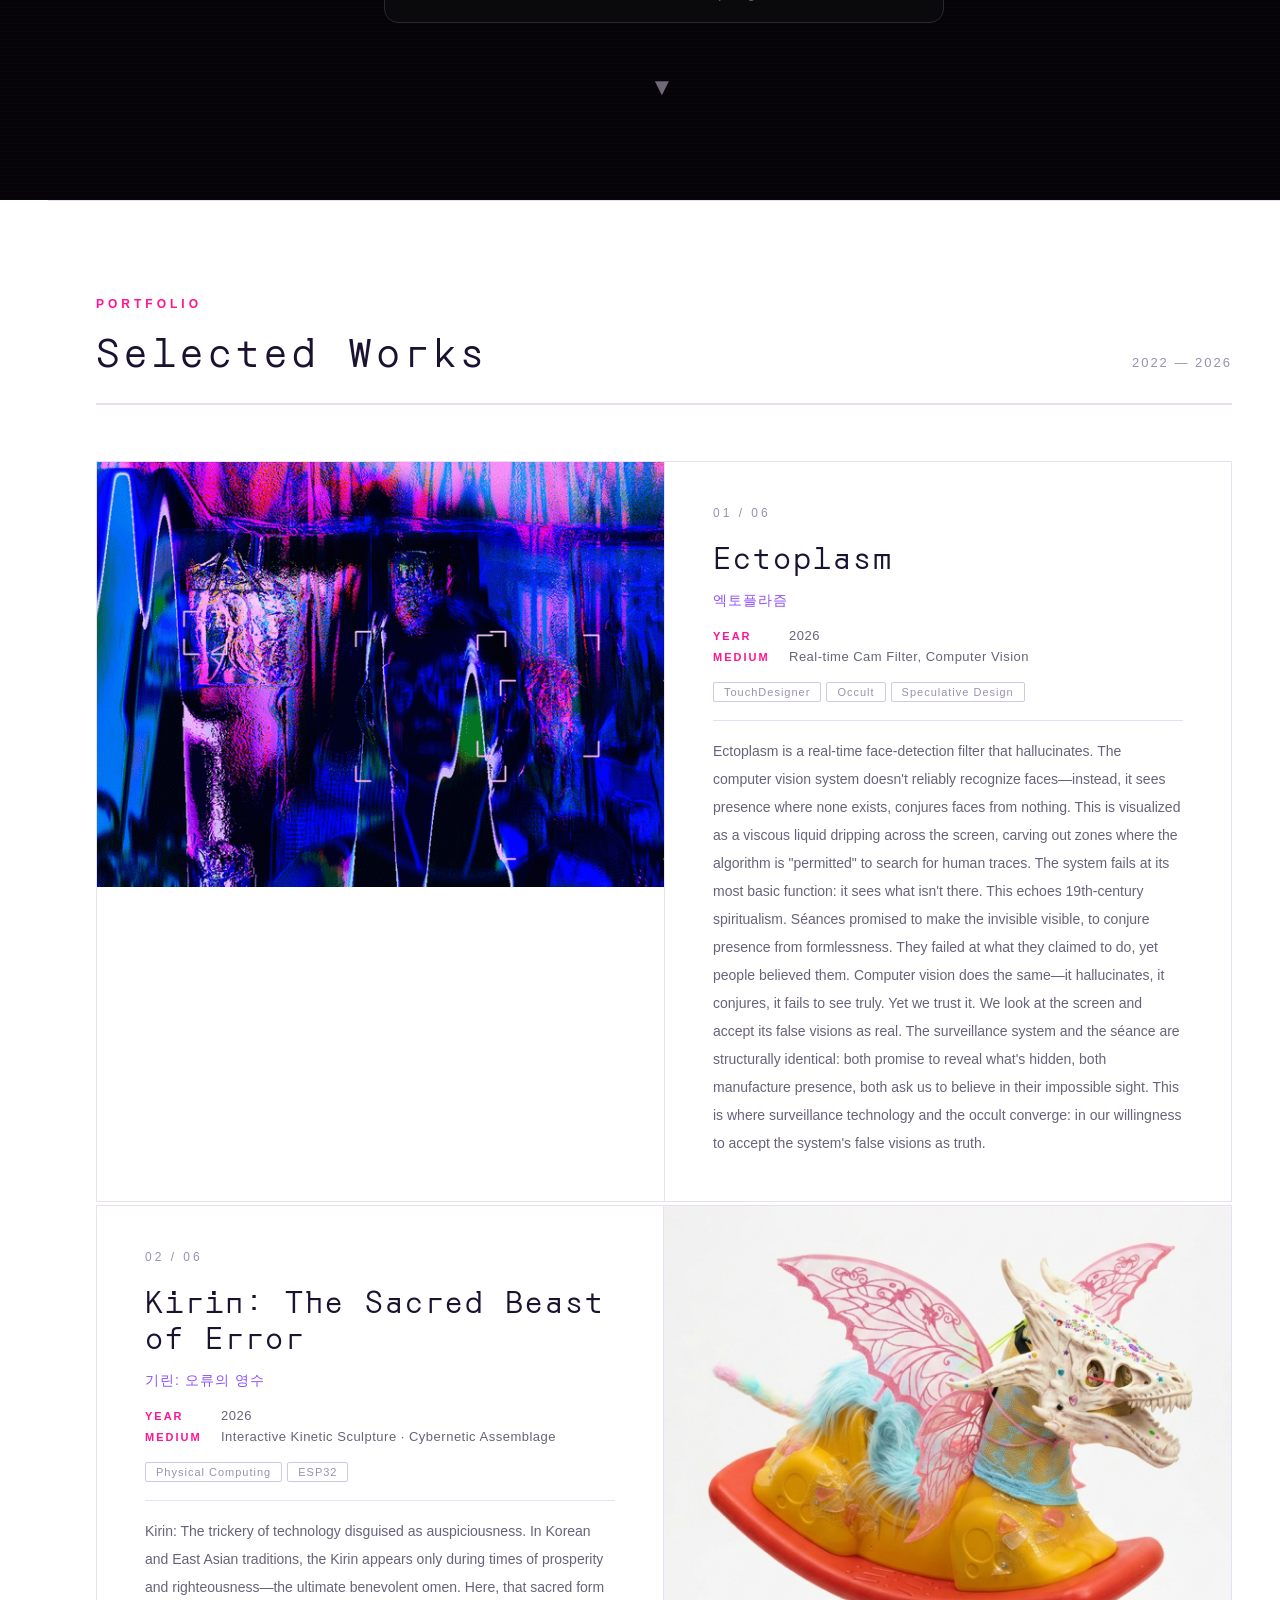
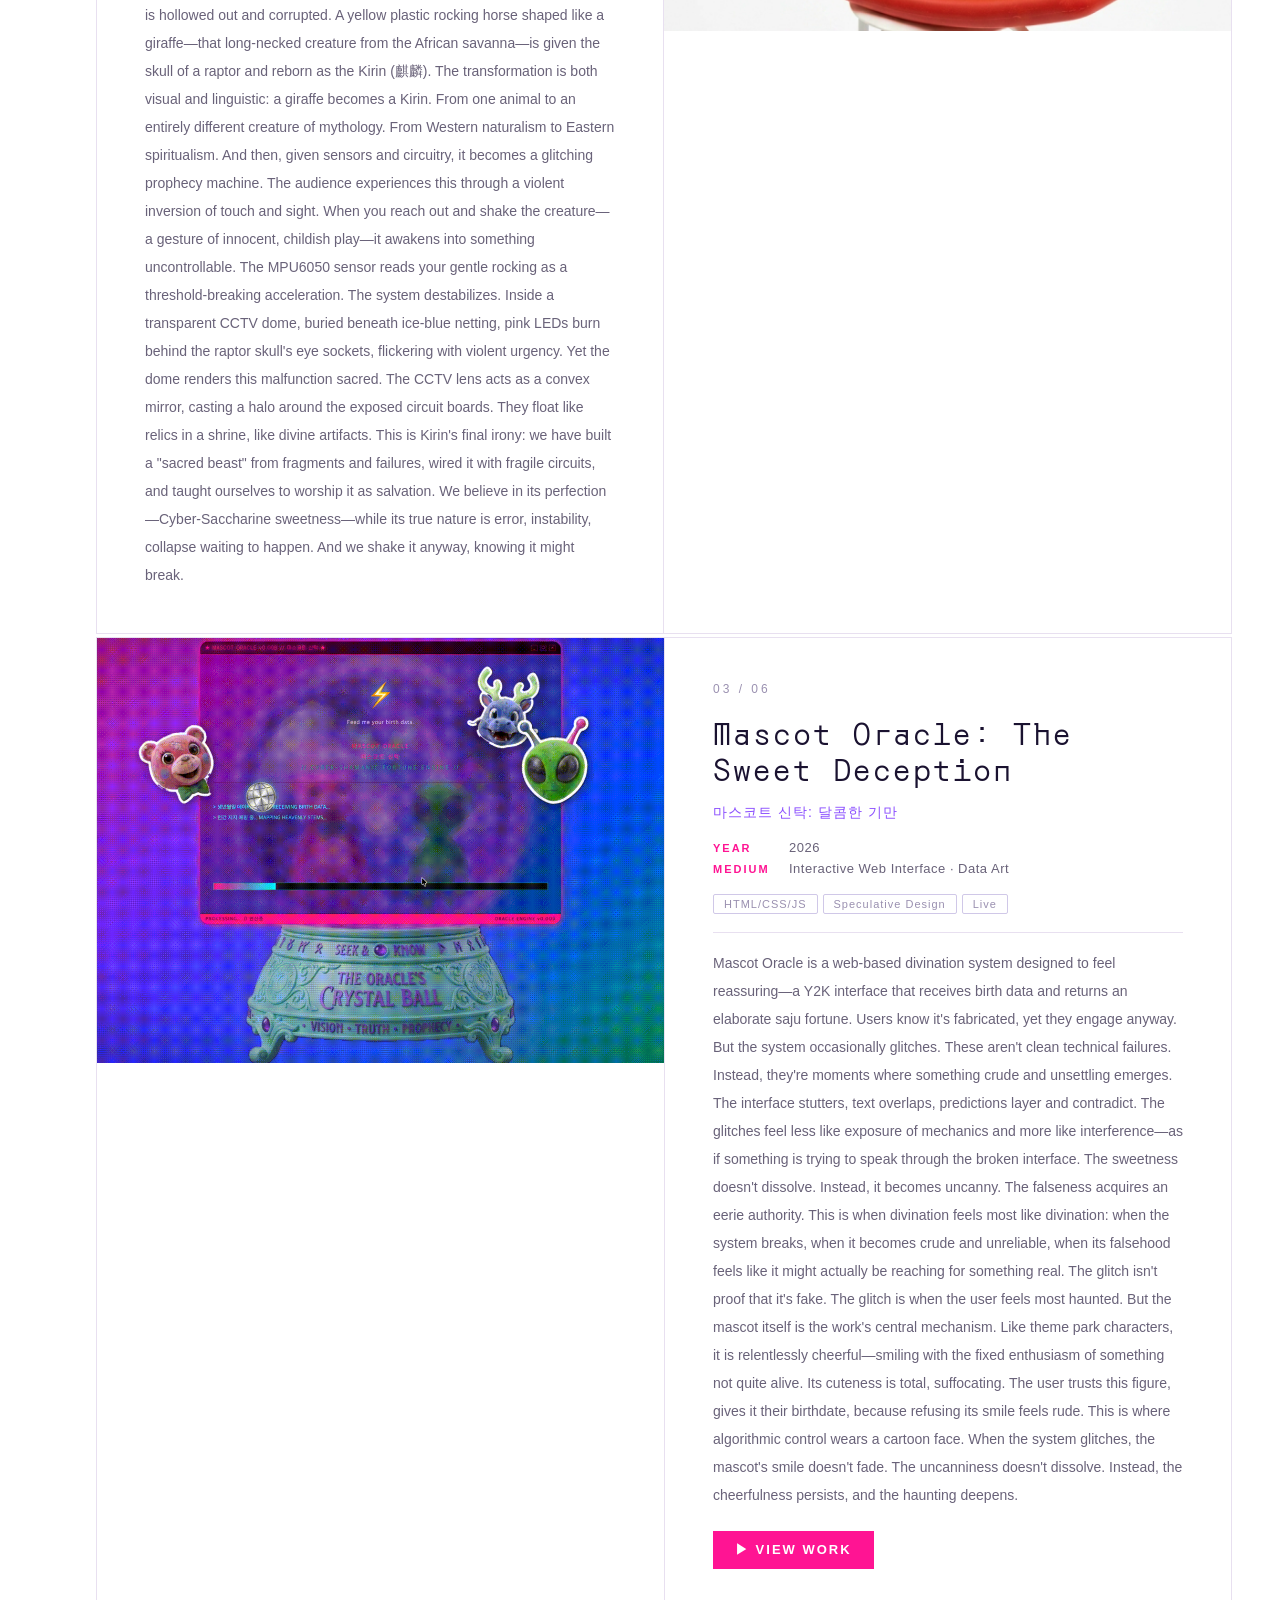
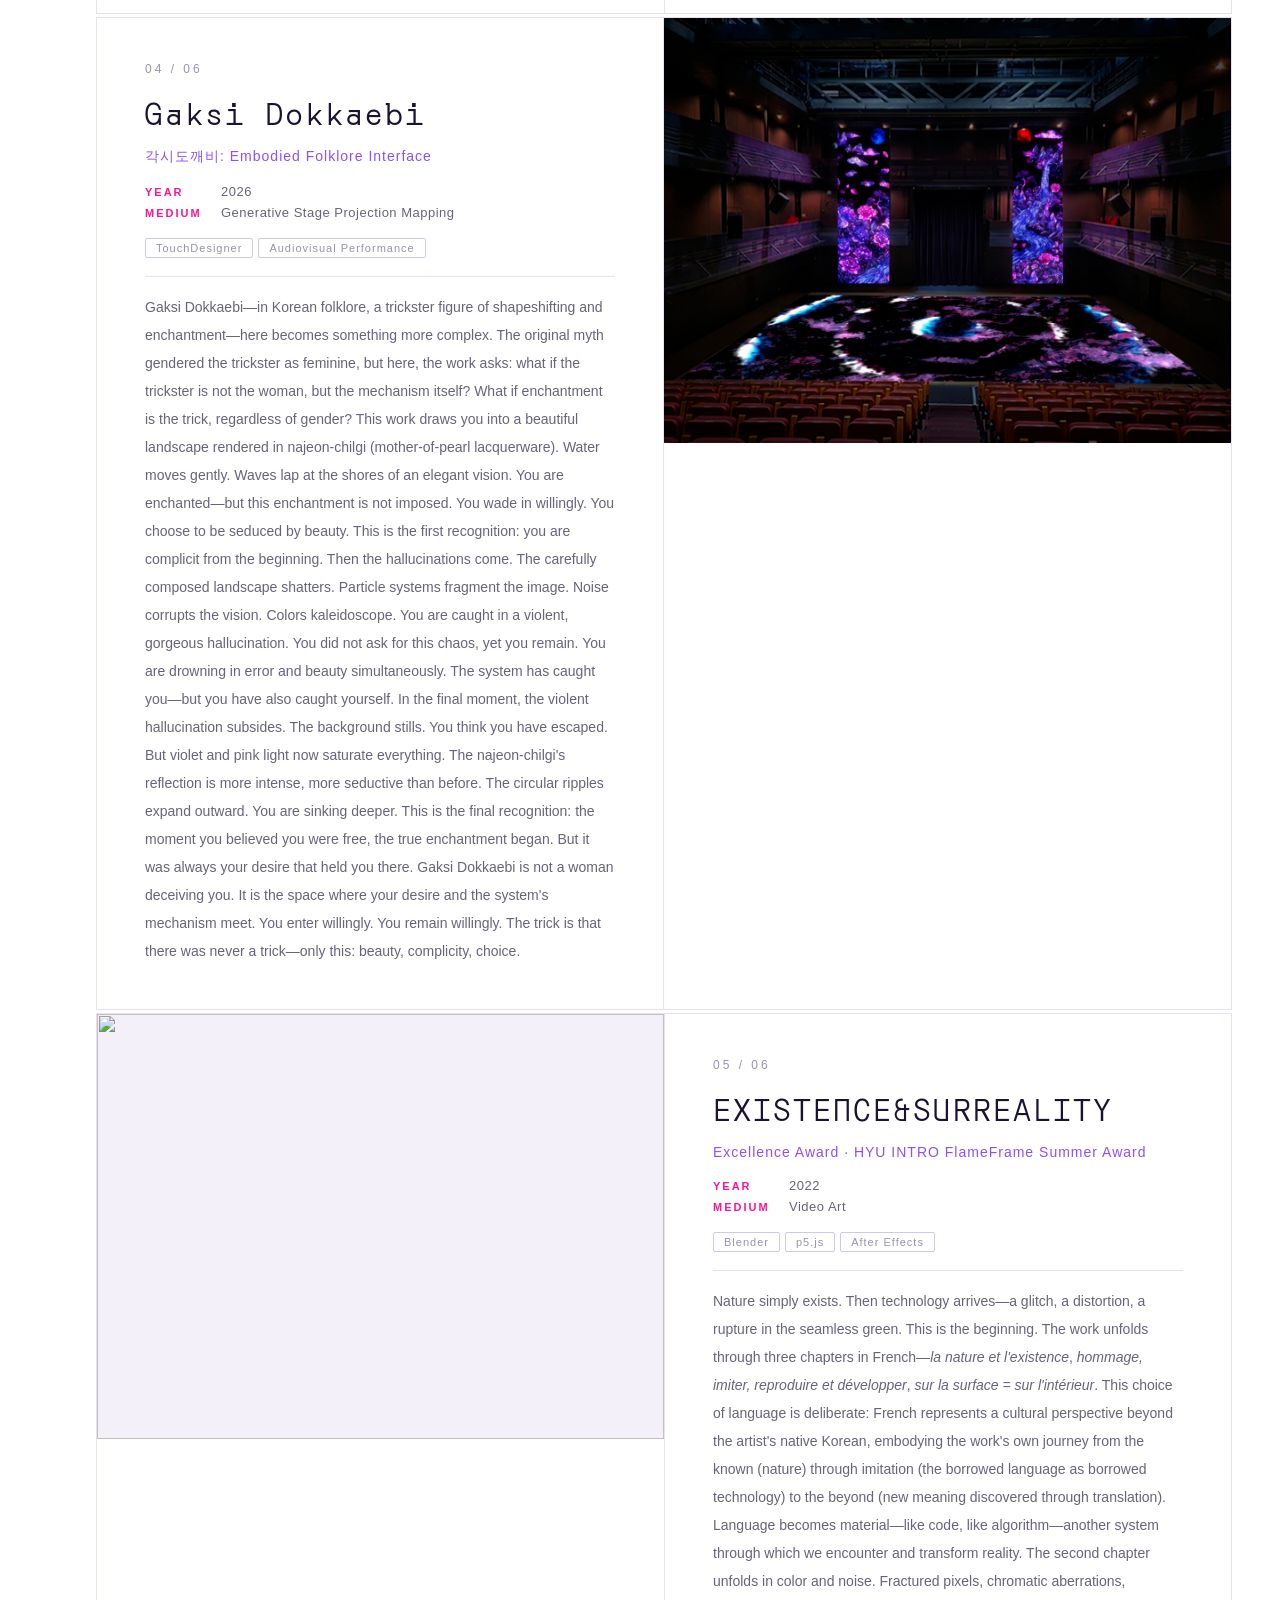
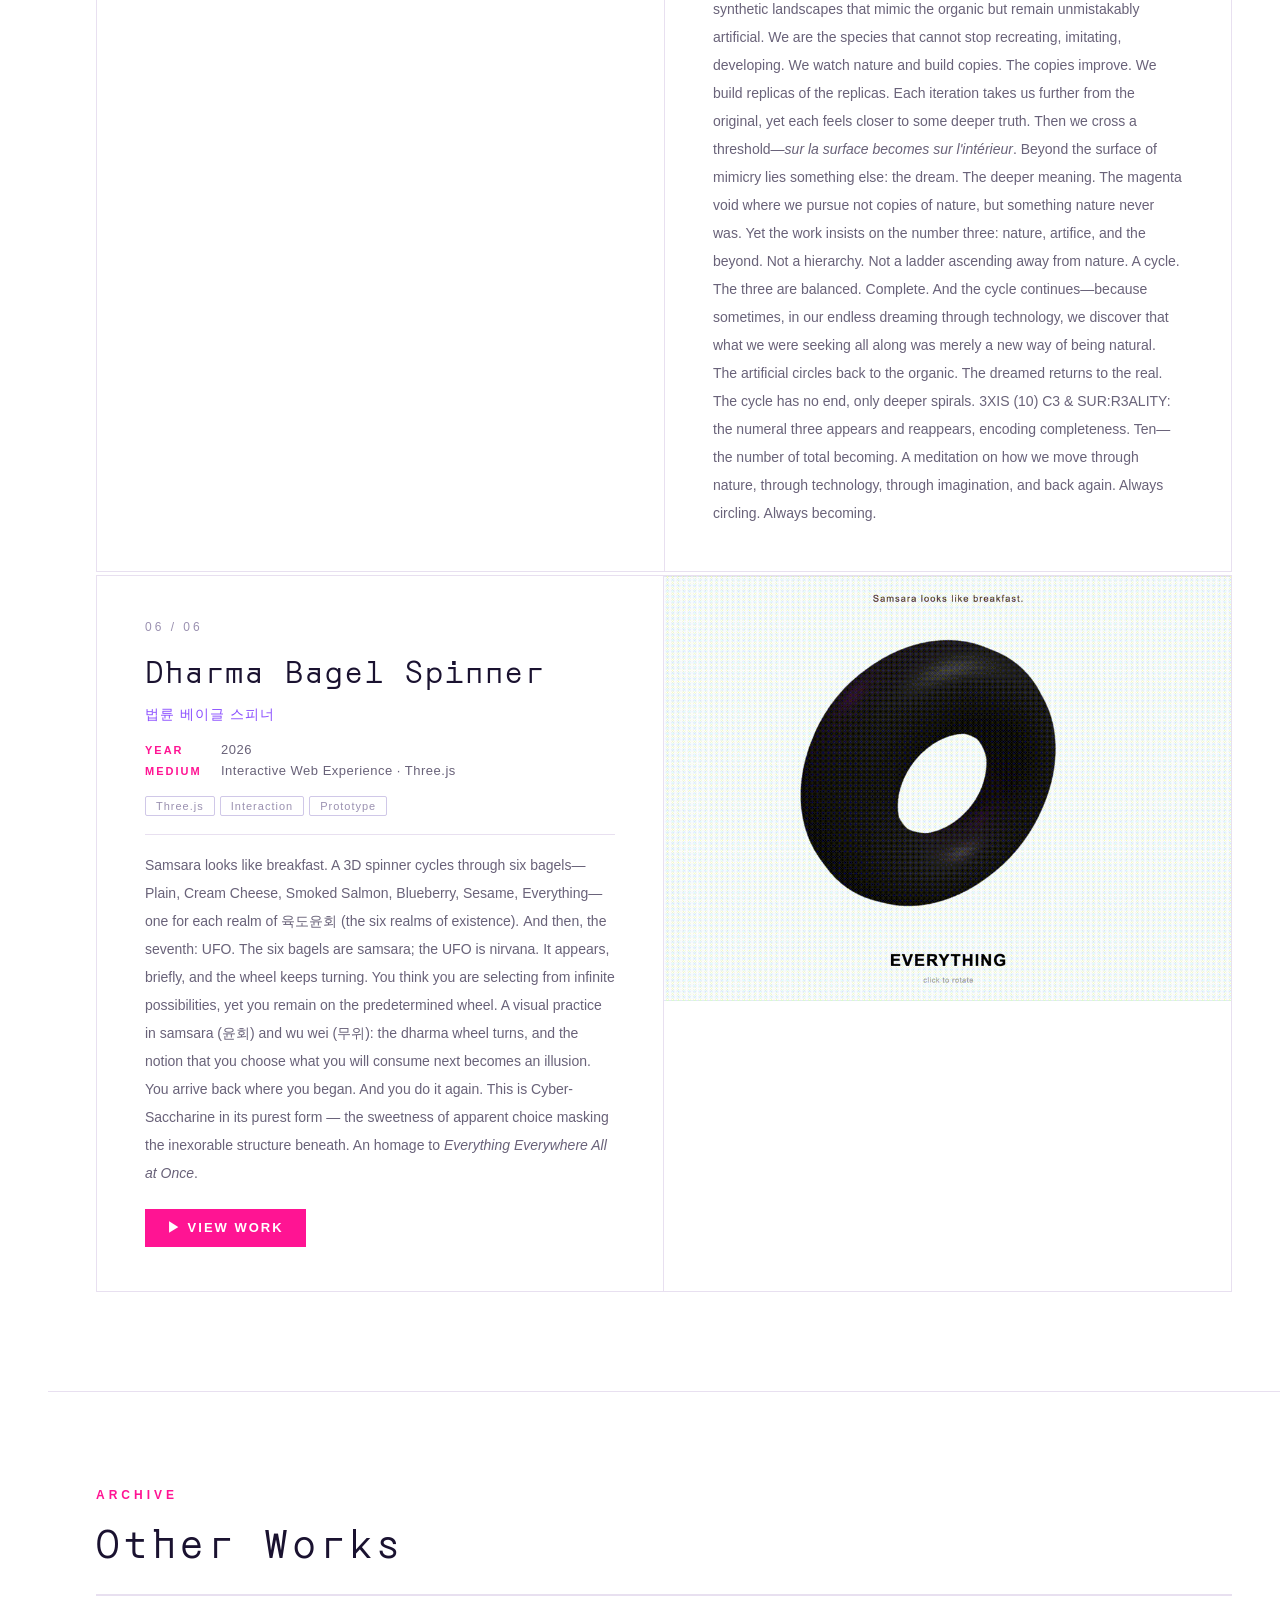
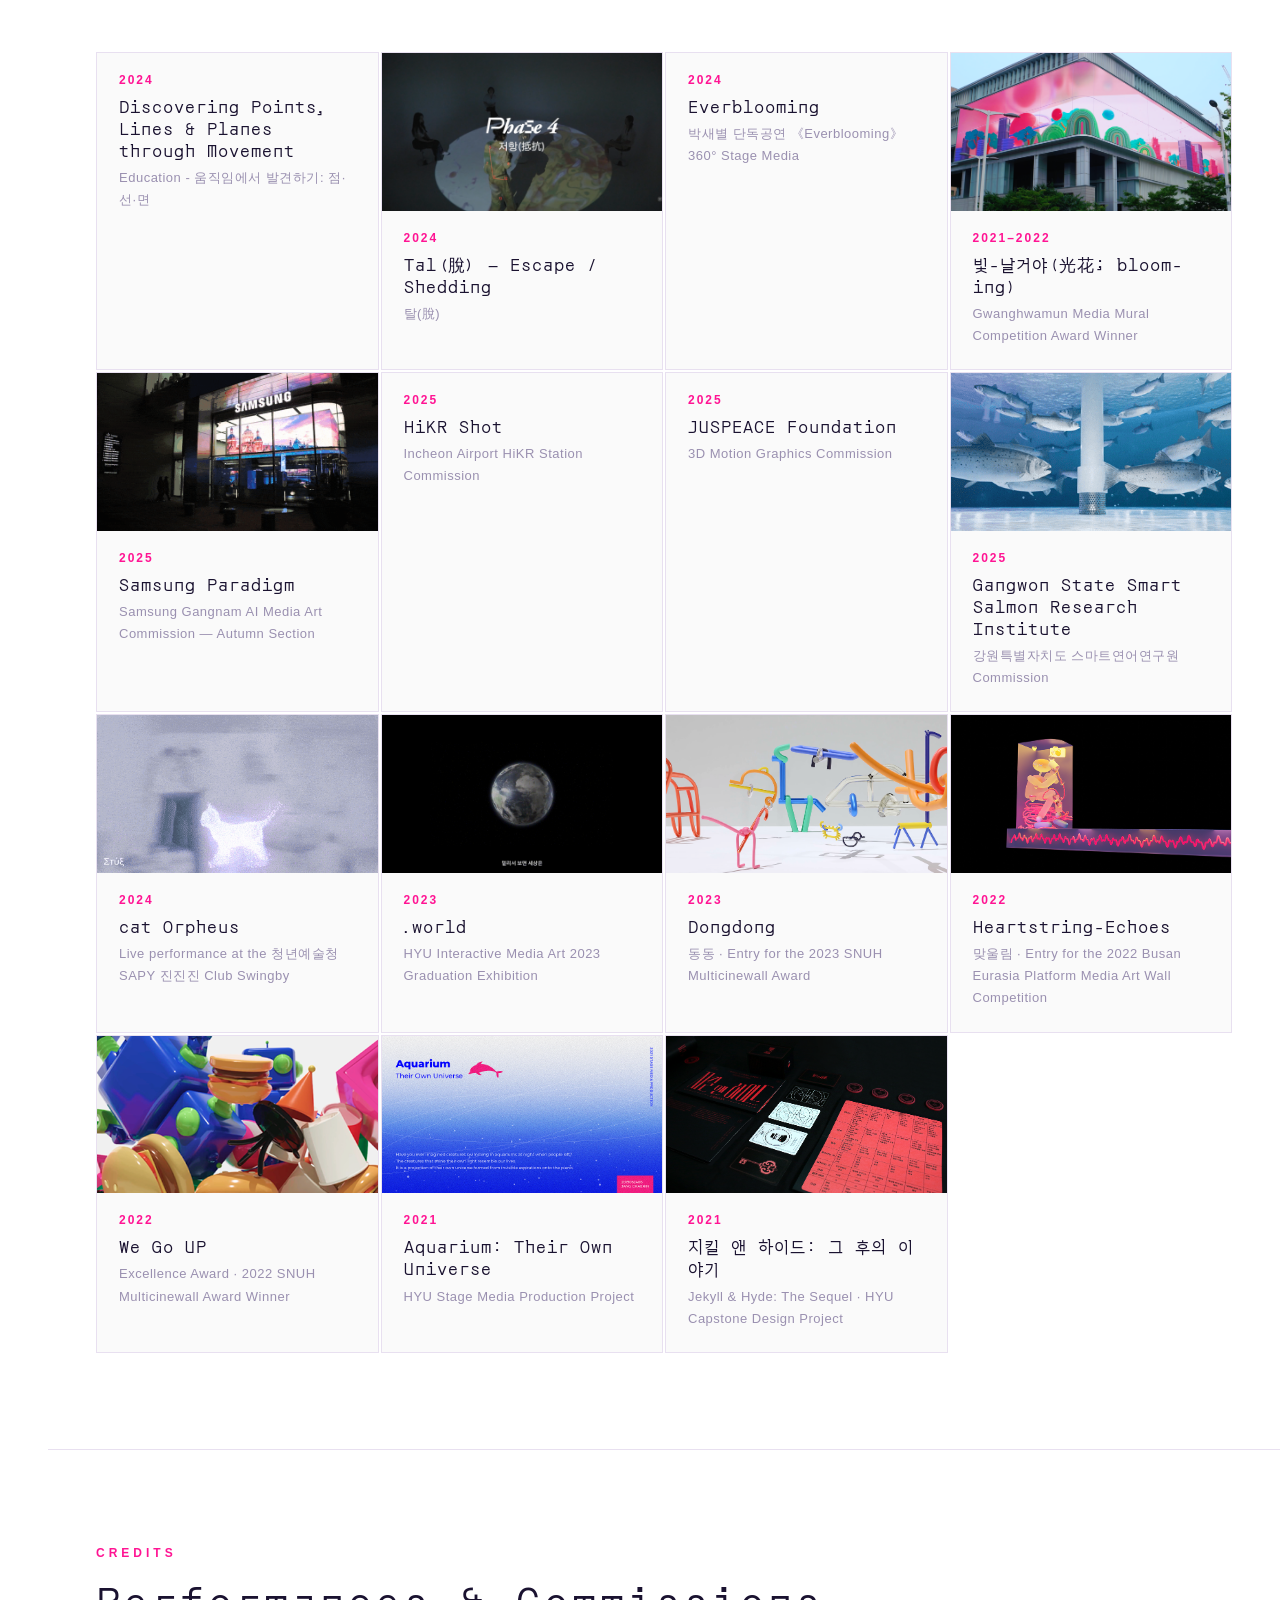
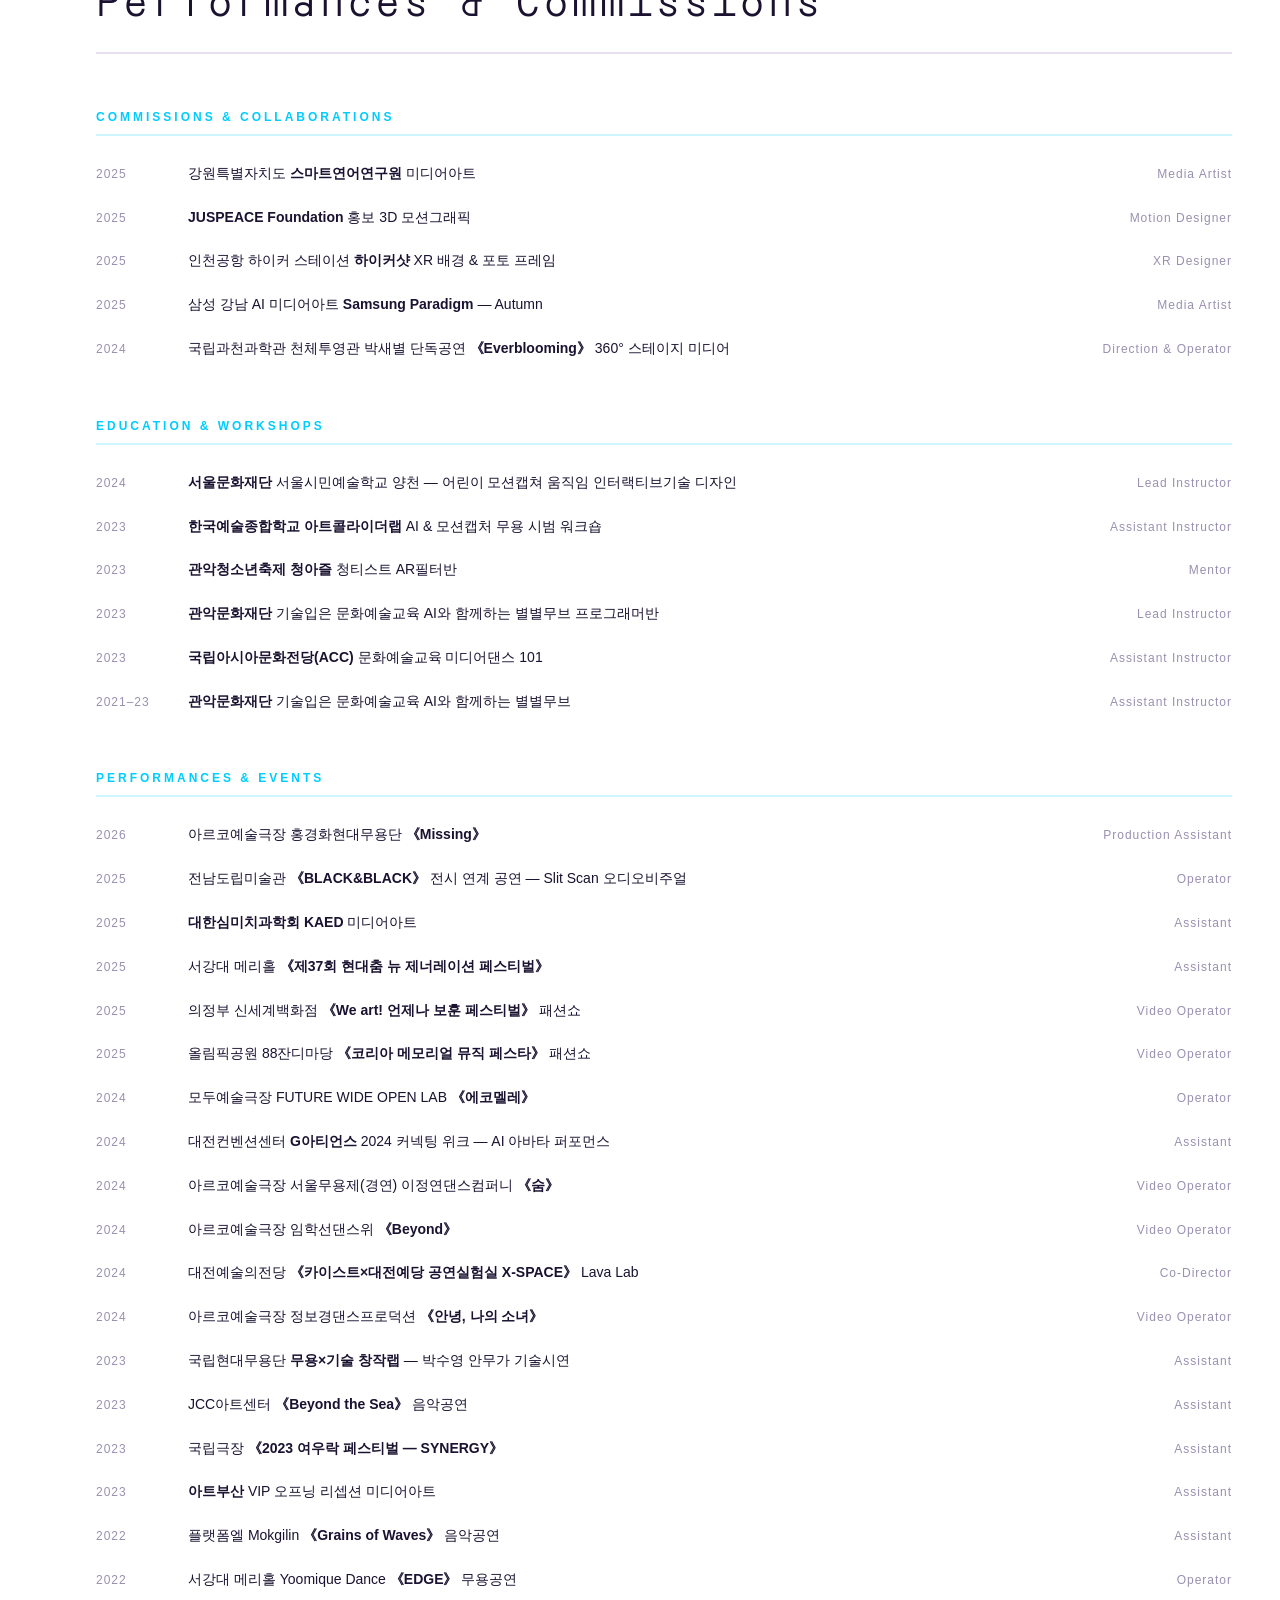
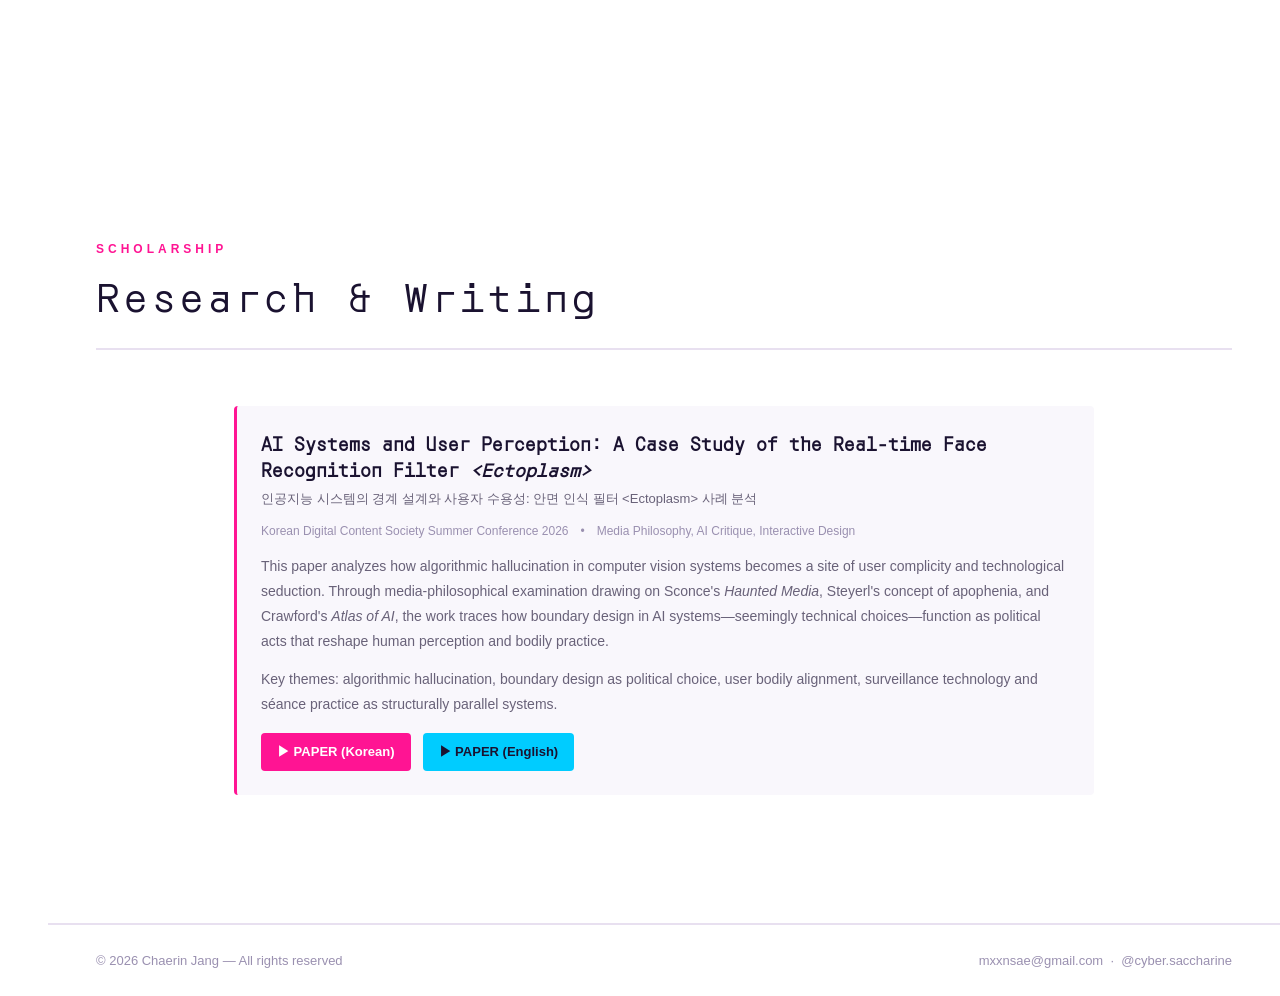
==== commit 677bbe9e: "Self-heal stale service worker from shared github.io origin A service worker registered by another p" ====
--- a/index.html
+++ b/index.html
@@ -5,6 +5,26 @@
 <meta name="viewport" content="width=device-width, initial-scale=1.0">
 <meta http-equiv="Cache-Control" content="no-cache, must-revalidate">
 <title>CYBER-SACCHARINE — Chaerin Jang</title>
+<script>
+// Self-heal: a stale service worker from another project on this github.io
+// origin can keep serving an old cached page. Unregister any SW + clear caches.
+(function () {
+  if (!('serviceWorker' in navigator)) return;
+  navigator.serviceWorker.getRegistrations().then(function (regs) {
+    if (!regs.length) return;
+    Promise.all(regs.map(function (r) { return r.unregister(); })).then(function () {
+      if (window.caches && caches.keys) {
+        caches.keys().then(function (keys) { keys.forEach(function (k) { caches.delete(k); }); });
+      }
+      // if a SW still controls this page, reload once to fetch the live version
+      if (navigator.serviceWorker.controller && !sessionStorage.getItem('sw_cleared')) {
+        sessionStorage.setItem('sw_cleared', '1');
+        location.reload();
+      }
+    });
+  });
+})();
+</script>
 <link rel="preload" as="image" href="hero/hero.jpg">
 <style>
 @import url('https://fonts.googleapis.com/css2?family=Ballet&family=Charm:wght@400;700&family=Noto+Sans+KR:wght@300;400;500;700;900&family=Orbit&display=swap');
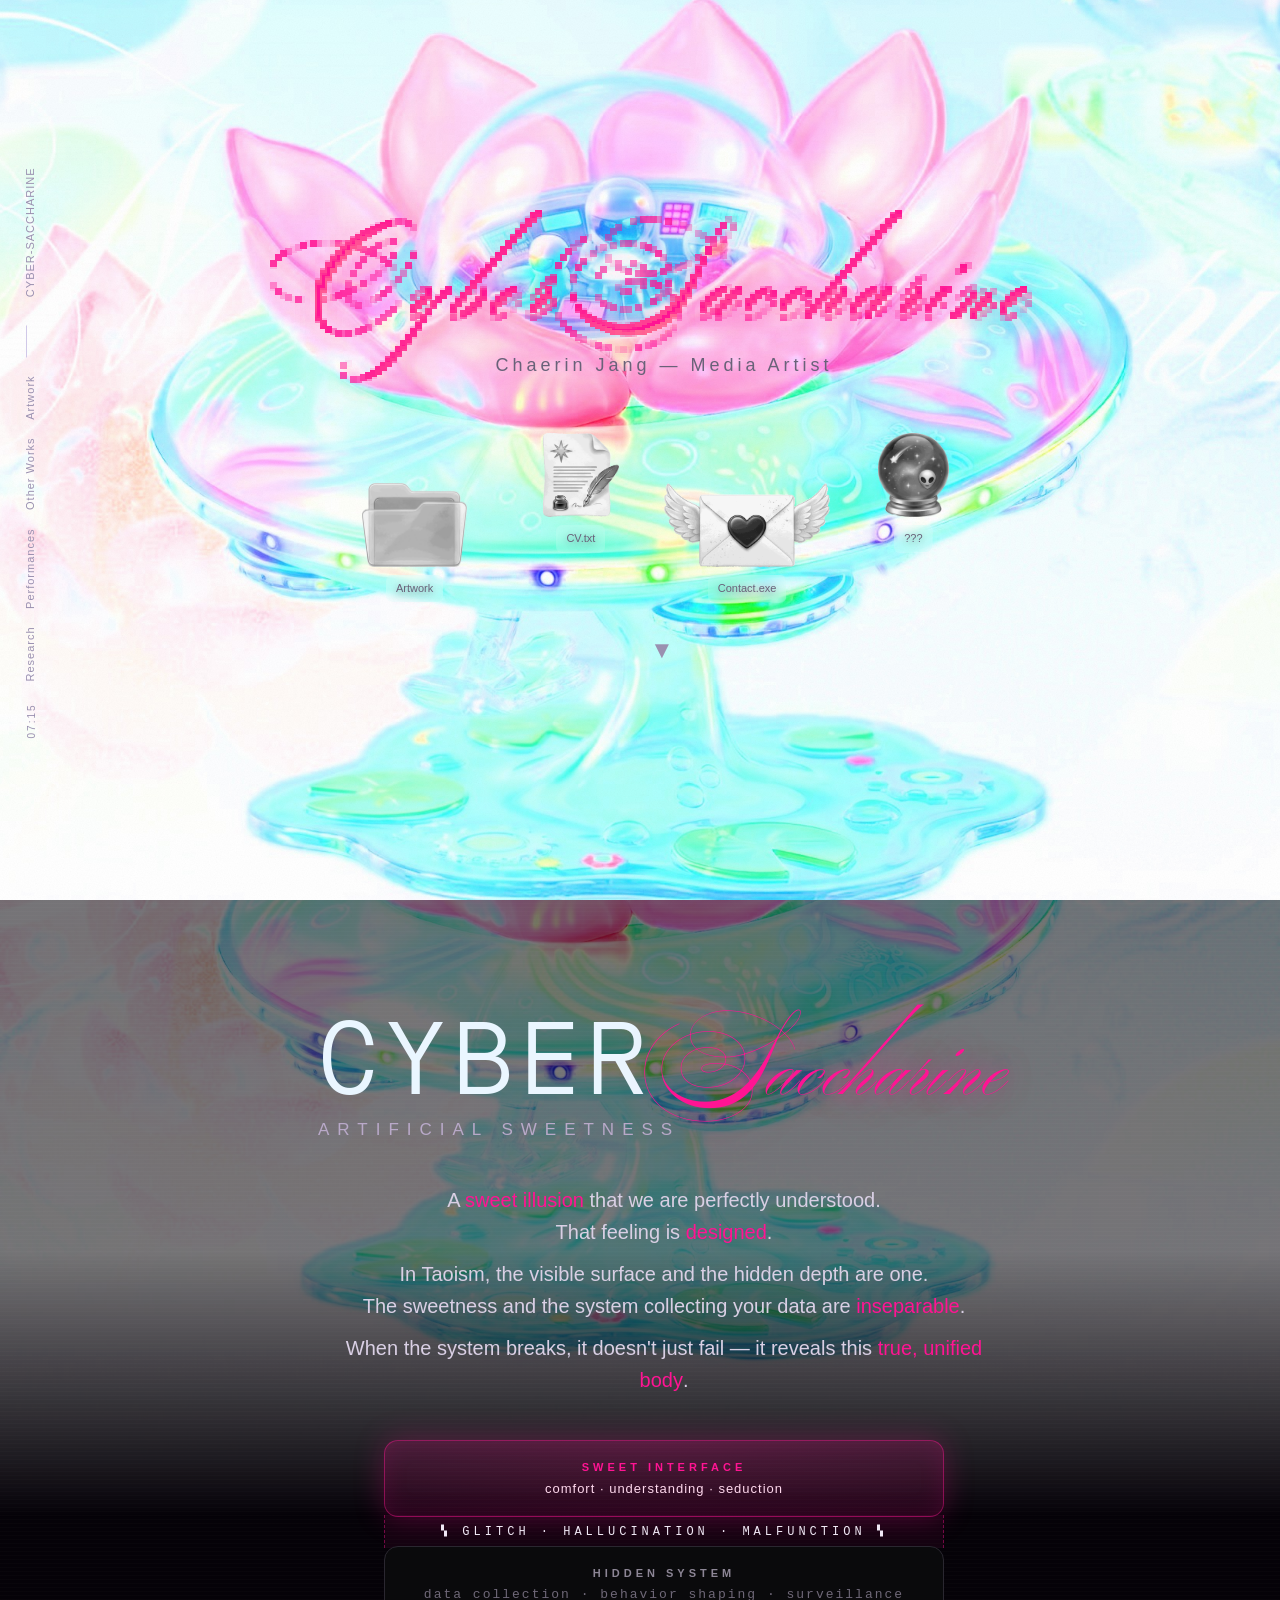
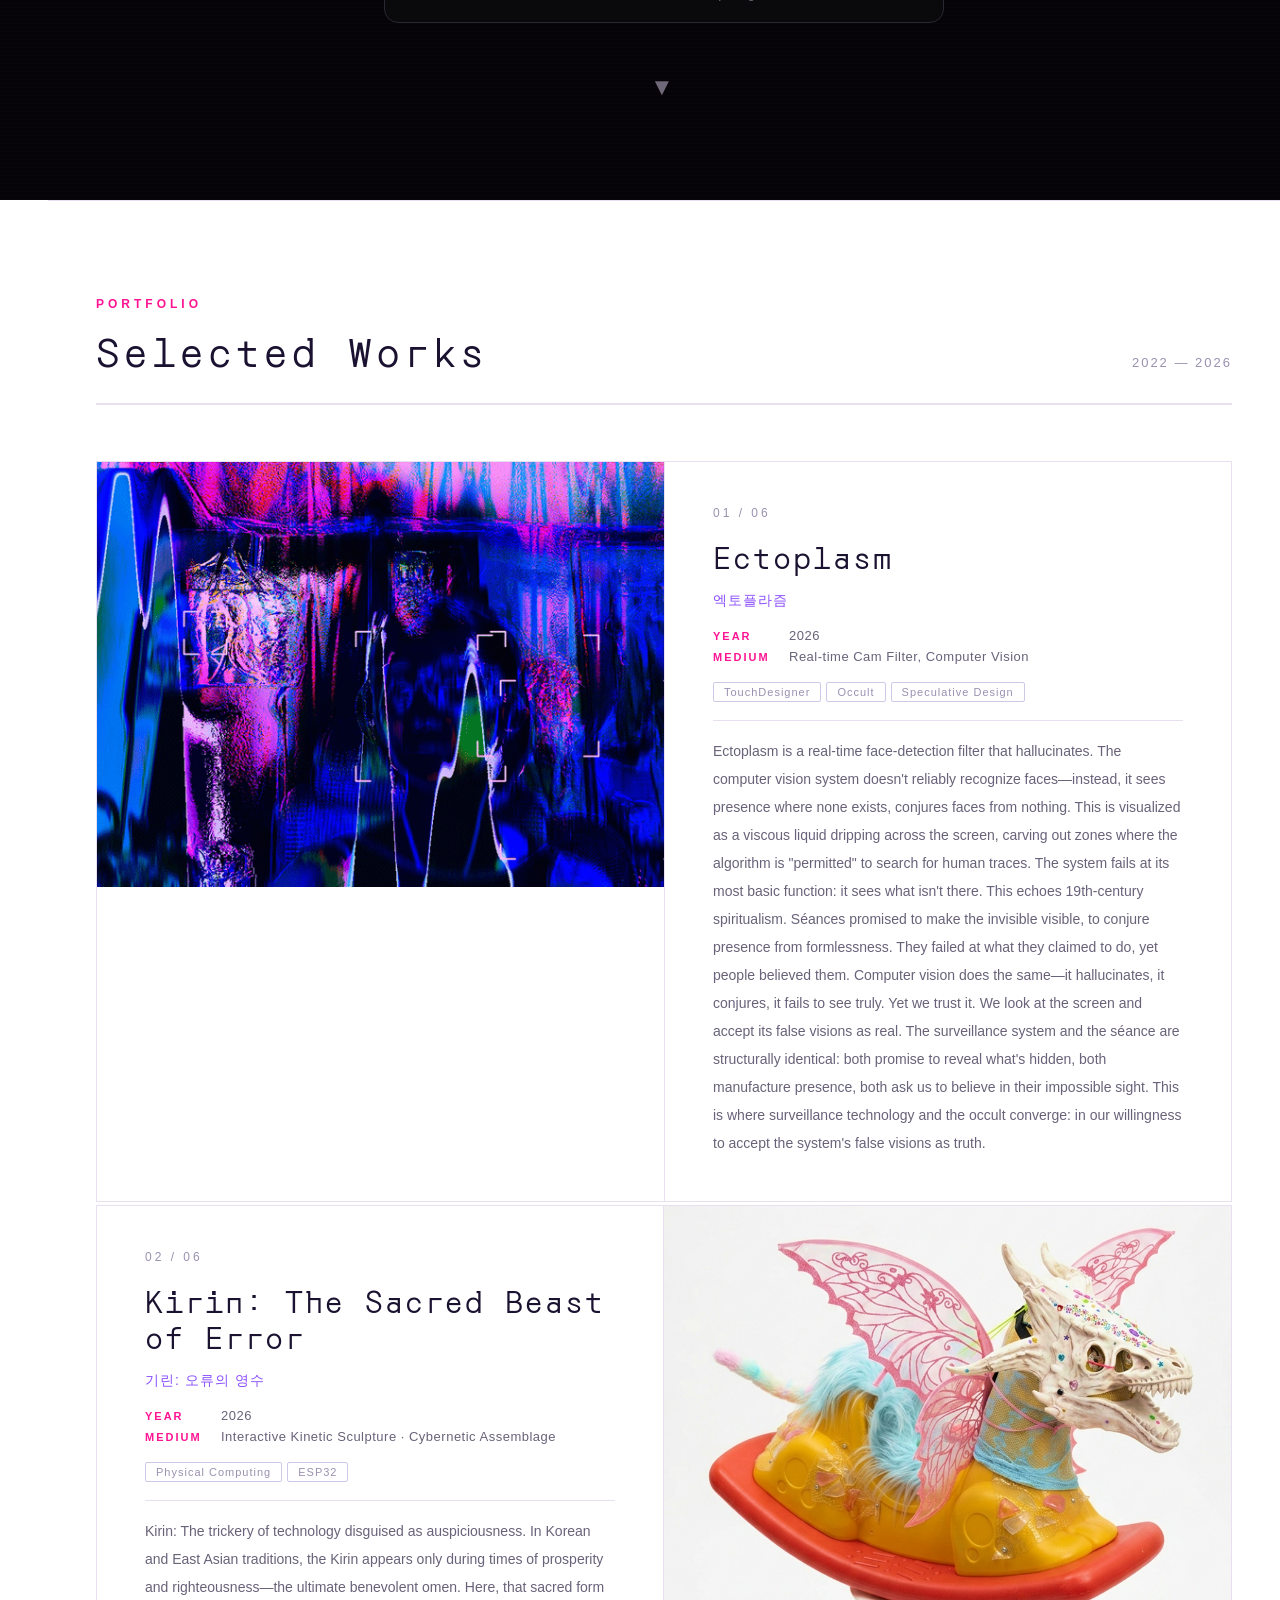
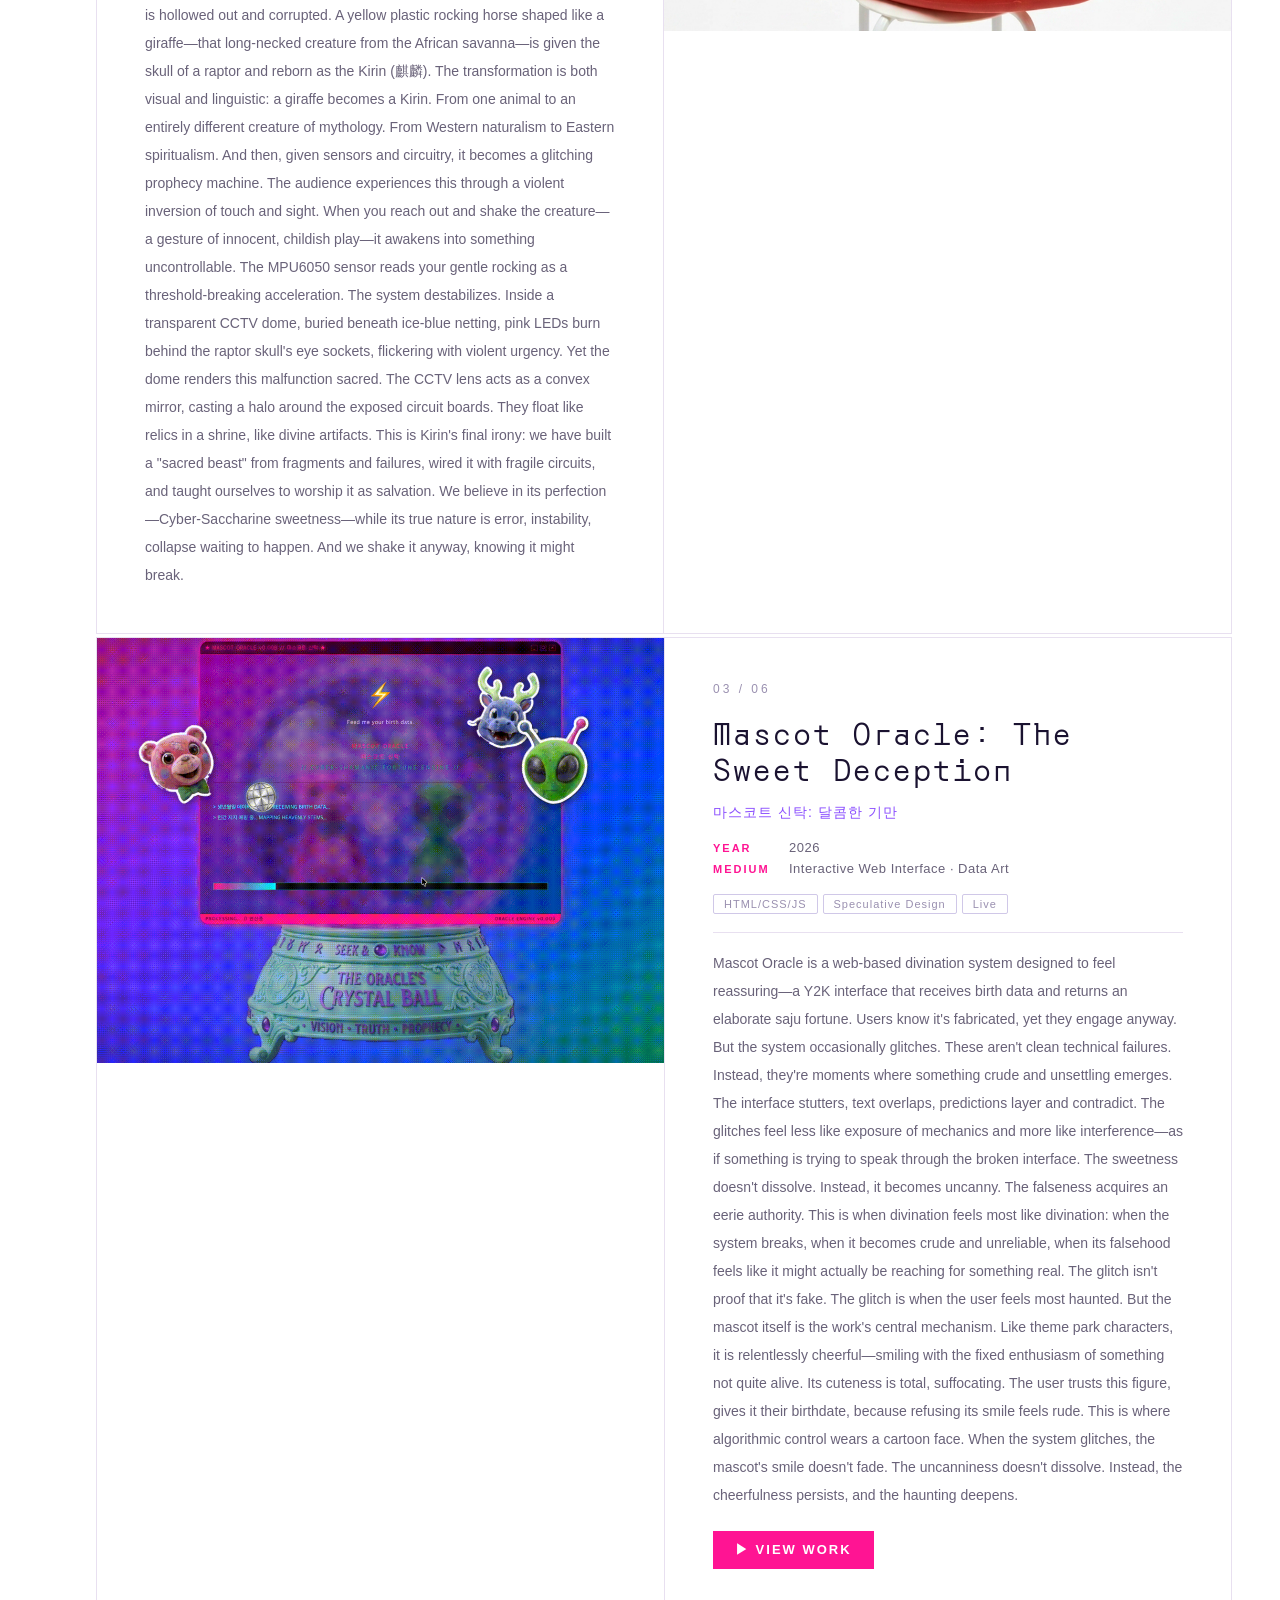
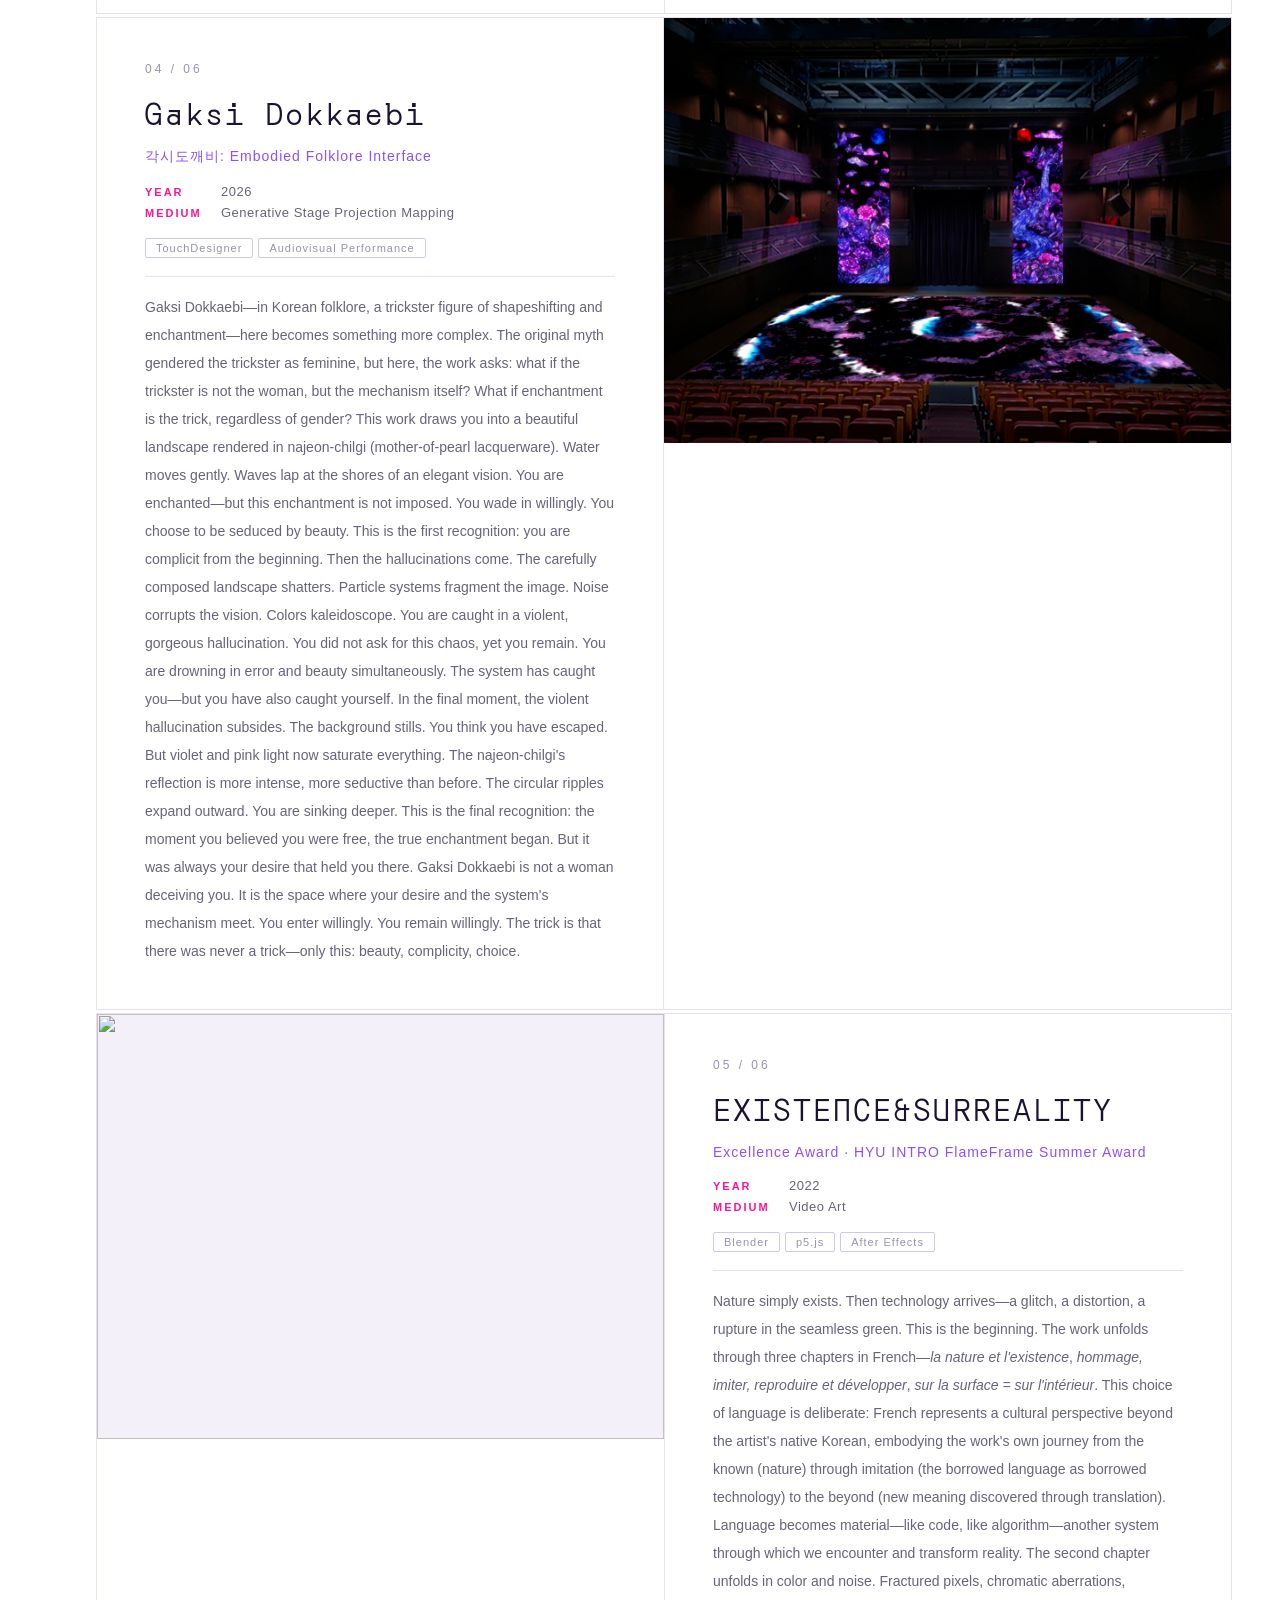
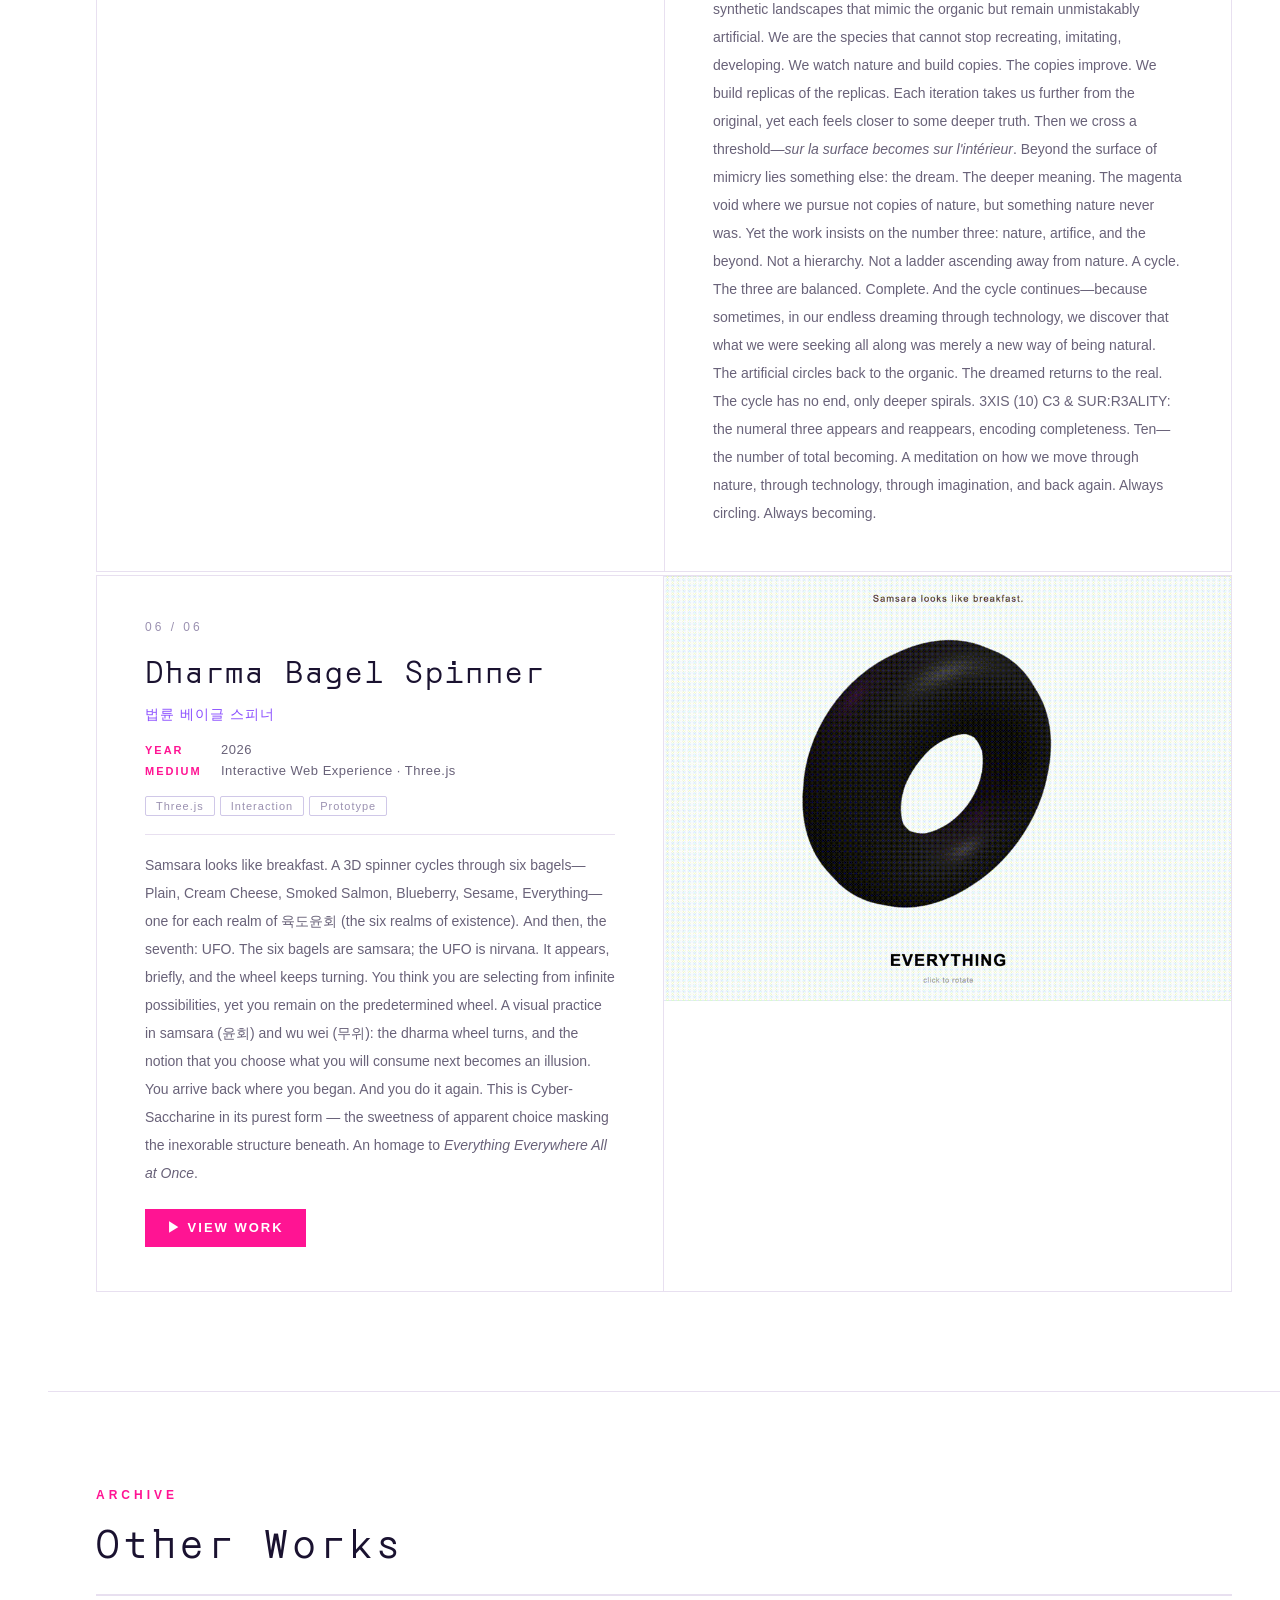
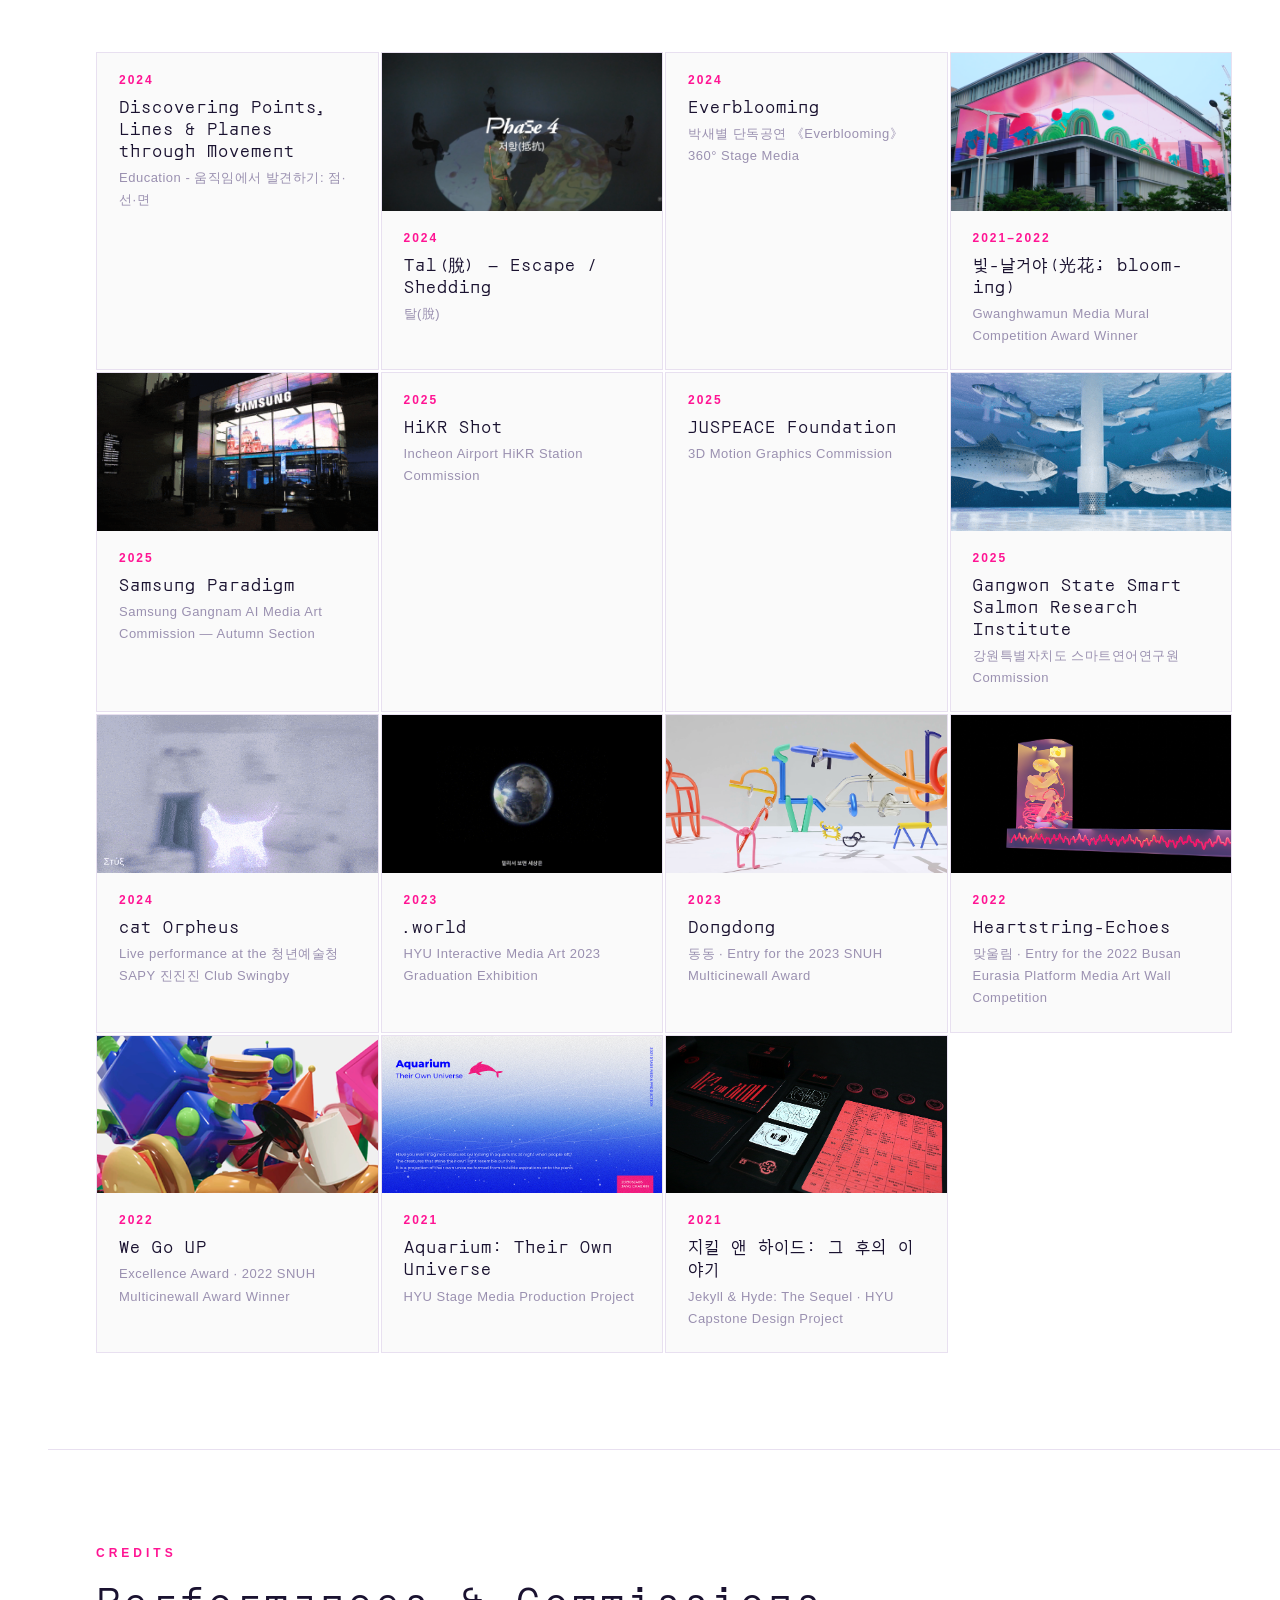
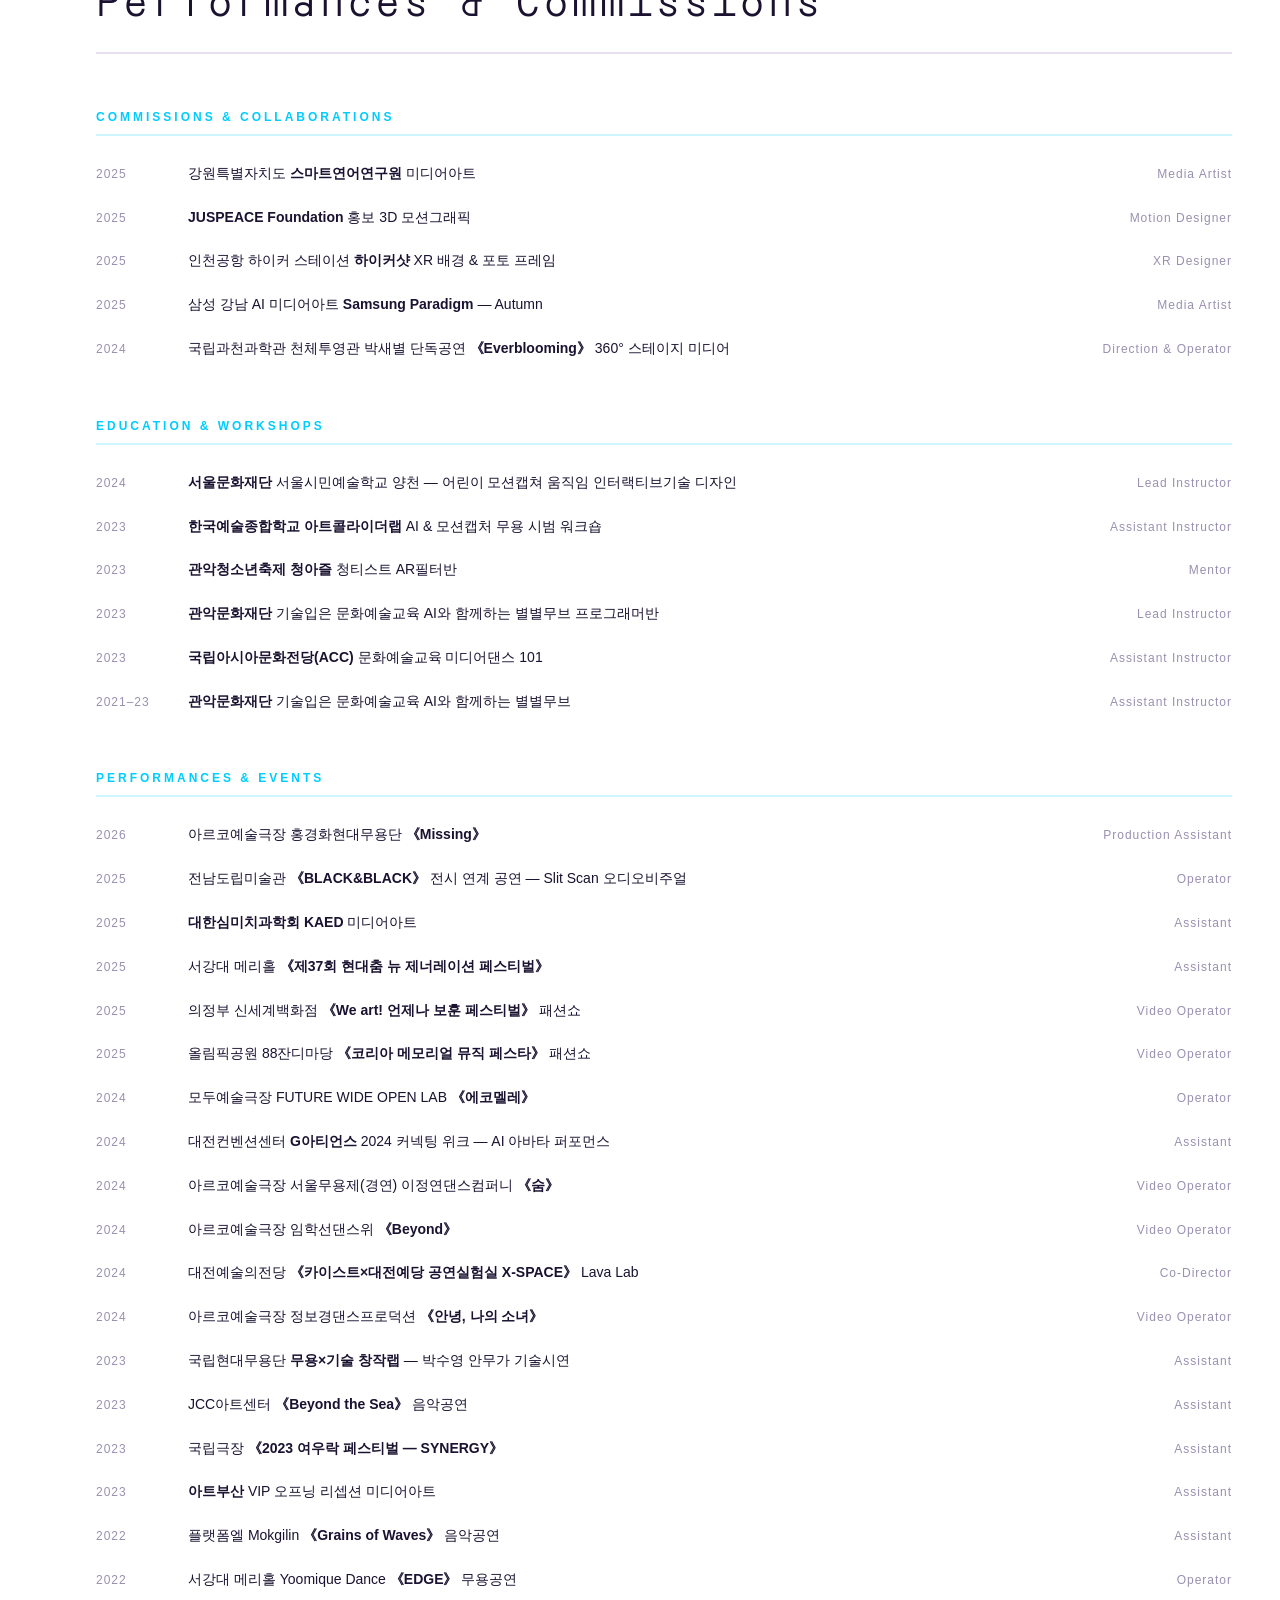
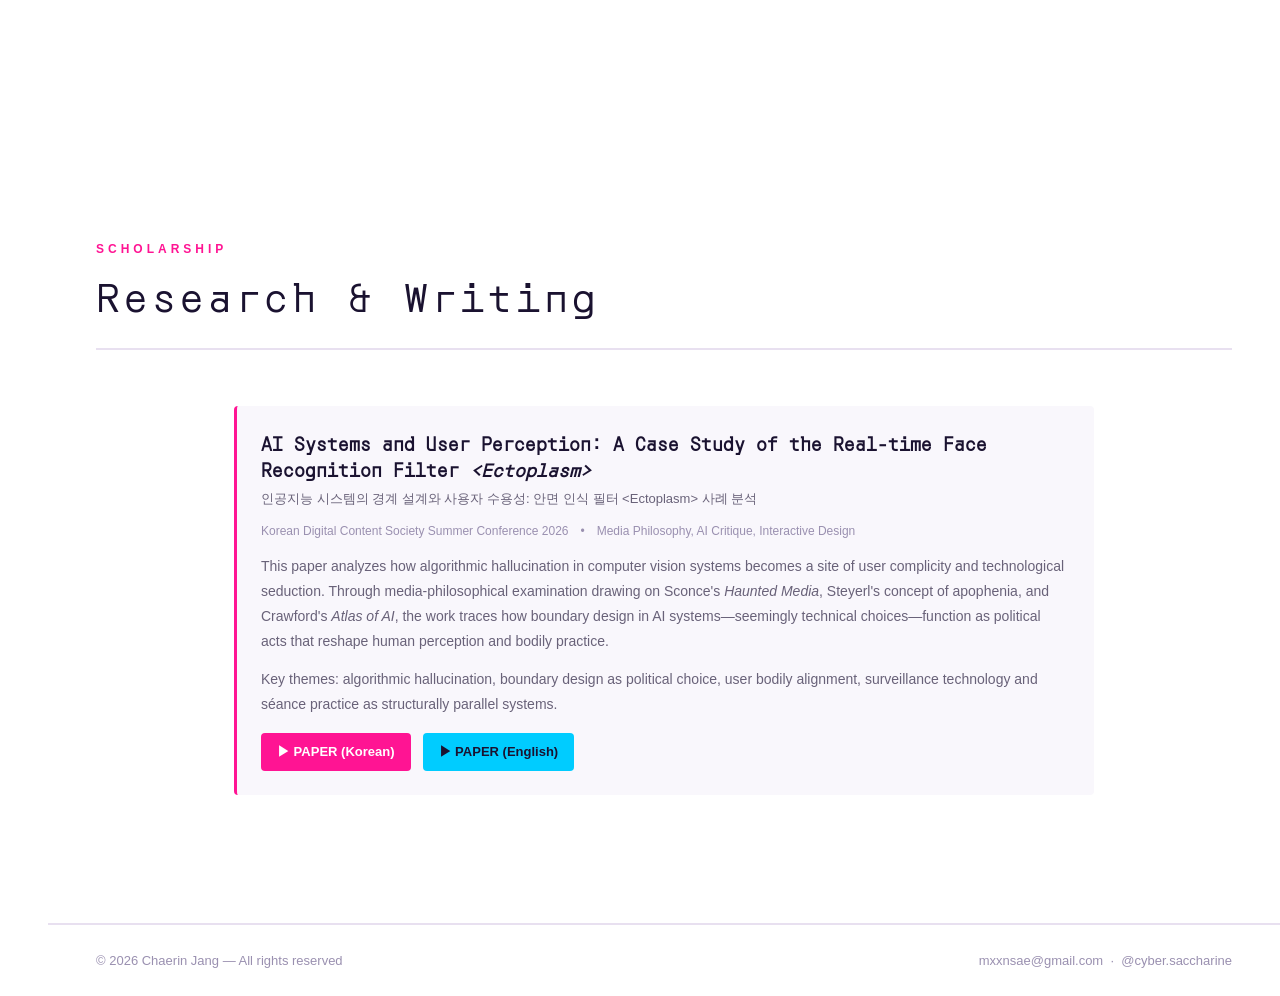
==== commit 0cdb4313: "Update Kirin/Oracle detail images (higher-res for presentation zoom) - Replace kirin detail + thumbn" ====
--- a/index.html
+++ b/index.html
@@ -1473,7 +1473,7 @@
 const mainWorks = [
   { id:'ecto', idx:'01', title:'Ectoplasm', subtitle:'엑토플라즘', year:'2026', medium:'Real-time Cam Filter, Computer Vision', tags:['TouchDesigner','Occult','Speculative Design'], color:'linear-gradient(135deg,#1a0018,#0d0010,#00101a)', img:'images/thumb_ecto.gif', images:['images/detail_ecto_1.png'], desc:'Ectoplasm is a real-time face-detection filter that hallucinates. The computer vision system doesn\'t reliably recognize faces—instead, it sees presence where none exists, conjures faces from nothing. This is visualized as a viscous liquid dripping across the screen, carving out zones where the algorithm is "permitted" to search for human traces. The system fails at its most basic function: it sees what isn\'t there. This echoes 19th-century spiritualism. Séances promised to make the invisible visible, to conjure presence from formlessness. They failed at what they claimed to do, yet people believed them. Computer vision does the same—it hallucinates, it conjures, it fails to see truly. Yet we trust it. We look at the screen and accept its false visions as real. The surveillance system and the séance are structurally identical: both promise to reveal what\'s hidden, both manufacture presence, both ask us to believe in their impossible sight. This is where surveillance technology and the occult converge: in our willingness to accept the system\'s false visions as truth.', url:null, vimeo:'1204625493' },
   { id:'kirin', idx:'02', title:'Kirin: The Sacred Beast of Error', subtitle:'기린: 오류의 영수', year:'2026', medium:'Interactive Kinetic Sculpture · Cybernetic Assemblage', tags:['Physical Computing','ESP32'], color:'linear-gradient(135deg,#1a0010,#0d001a,#001010)', img:'images/thumb_kirin.png', images:['images/detail_kirin_1.png','images/detail_kirin_2.png','images/detail_kirin_3.png','images/detail_kirin_4.png','images/detail_kirin_5.png'], desc:'Kirin: The trickery of technology disguised as auspiciousness. In Korean and East Asian traditions, the Kirin appears only during times of prosperity and righteousness—the ultimate benevolent omen. Here, that sacred form is hollowed out and corrupted. A yellow plastic rocking horse shaped like a giraffe—that long-necked creature from the African savanna—is given the skull of a raptor and reborn as the Kirin (麒麟). The transformation is both visual and linguistic: a giraffe becomes a Kirin. From one animal to an entirely different creature of mythology. From Western naturalism to Eastern spiritualism. And then, given sensors and circuitry, it becomes a glitching prophecy machine. The audience experiences this through a violent inversion of touch and sight. When you reach out and shake the creature—a gesture of innocent, childish play—it awakens into something uncontrollable. The MPU6050 sensor reads your gentle rocking as a threshold-breaking acceleration. The system destabilizes. Inside a transparent CCTV dome, buried beneath ice-blue netting, pink LEDs burn behind the raptor skull\'s eye sockets, flickering with violent urgency. Yet the dome renders this malfunction sacred. The CCTV lens acts as a convex mirror, casting a halo around the exposed circuit boards. They float like relics in a shrine, like divine artifacts. This is Kirin\'s final irony: we have built a "sacred beast" from fragments and failures, wired it with fragile circuits, and taught ourselves to worship it as salvation. We believe in its perfection—Cyber-Saccharine sweetness—while its true nature is error, instability, collapse waiting to happen. And we shake it anyway, knowing it might break.', url:null },
-  { id:'oracle', idx:'03', title:'Mascot Oracle: The Sweet Deception', subtitle:'마스코트 신탁: 달콤한 기만', year:'2026', medium:'Interactive Web Interface · Data Art', tags:['HTML/CSS/JS','Speculative Design','Live'], color:'linear-gradient(135deg,#1a0020,#000d20,#1a0010)', img:'images/thumb_oracle.gif', images:['images/detail_oracle_1.png','images/detail_oracle_2.png','images/detail_oracle_3.png','images/detail_oracle_4.png','images/detail_oracle_5.png','images/detail_oracle_6.png'], desc:'Mascot Oracle is a web-based divination system designed to feel reassuring—a Y2K interface that receives birth data and returns an elaborate saju fortune. Users know it\'s fabricated, yet they engage anyway. But the system occasionally glitches. These aren\'t clean technical failures. Instead, they\'re moments where something crude and unsettling emerges. The interface stutters, text overlaps, predictions layer and contradict. The glitches feel less like exposure of mechanics and more like interference—as if something is trying to speak through the broken interface. The sweetness doesn\'t dissolve. Instead, it becomes uncanny. The falseness acquires an eerie authority. This is when divination feels most like divination: when the system breaks, when it becomes crude and unreliable, when its falsehood feels like it might actually be reaching for something real. The glitch isn\'t proof that it\'s fake. The glitch is when the user feels most haunted. But the mascot itself is the work\'s central mechanism. Like theme park characters, it is relentlessly cheerful—smiling with the fixed enthusiasm of something not quite alive. Its cuteness is total, suffocating. The user trusts this figure, gives it their birthdate, because refusing its smile feels rude. This is where algorithmic control wears a cartoon face. When the system glitches, the mascot\'s smile doesn\'t fade. The uncanniness doesn\'t dissolve. Instead, the cheerfulness persists, and the haunting deepens.', url:'https://mxxnsae.github.io/mascot-oracle/' },
+  { id:'oracle', idx:'03', title:'Mascot Oracle: The Sweet Deception', subtitle:'마스코트 신탁: 달콤한 기만', year:'2026', medium:'Interactive Web Interface · Data Art', tags:['HTML/CSS/JS','Speculative Design','Live'], color:'linear-gradient(135deg,#1a0020,#000d20,#1a0010)', img:'images/thumb_oracle.gif', images:['images/detail_oracle_1.png','images/detail_oracle_2.png','images/detail_oracle_3.png','images/detail_oracle_6.png'], desc:'Mascot Oracle is a web-based divination system designed to feel reassuring—a Y2K interface that receives birth data and returns an elaborate saju fortune. Users know it\'s fabricated, yet they engage anyway. But the system occasionally glitches. These aren\'t clean technical failures. Instead, they\'re moments where something crude and unsettling emerges. The interface stutters, text overlaps, predictions layer and contradict. The glitches feel less like exposure of mechanics and more like interference—as if something is trying to speak through the broken interface. The sweetness doesn\'t dissolve. Instead, it becomes uncanny. The falseness acquires an eerie authority. This is when divination feels most like divination: when the system breaks, when it becomes crude and unreliable, when its falsehood feels like it might actually be reaching for something real. The glitch isn\'t proof that it\'s fake. The glitch is when the user feels most haunted. But the mascot itself is the work\'s central mechanism. Like theme park characters, it is relentlessly cheerful—smiling with the fixed enthusiasm of something not quite alive. Its cuteness is total, suffocating. The user trusts this figure, gives it their birthdate, because refusing its smile feels rude. This is where algorithmic control wears a cartoon face. When the system glitches, the mascot\'s smile doesn\'t fade. The uncanniness doesn\'t dissolve. Instead, the cheerfulness persists, and the haunting deepens.', url:'https://mxxnsae.github.io/mascot-oracle/' },
   { id:'gaksi', idx:'04', title:'Gaksi Dokkaebi', subtitle:'각시도깨비: Embodied Folklore Interface', year:'2026', medium:'Generative Stage Projection Mapping', tags:['TouchDesigner','Audiovisual Performance'], color:'linear-gradient(135deg,#1a0033,#050030,#000d20)', img:'images/thumb_gaksi.png', images:['images/detail_gaksi_3.png','images/detail_gaksi_2.png','images/detail_gaksi_1.png','images/detail_gaksi_4.gif','images/detail_gaksi_5.png'], desc:'Gaksi Dokkaebi—in Korean folklore, a trickster figure of shapeshifting and enchantment—here becomes something more complex. The original myth gendered the trickster as feminine, but here, the work asks: what if the trickster is not the woman, but the mechanism itself? What if enchantment is the trick, regardless of gender? This work draws you into a beautiful landscape rendered in najeon-chilgi (mother-of-pearl lacquerware). Water moves gently. Waves lap at the shores of an elegant vision. You are enchanted—but this enchantment is not imposed. You wade in willingly. You choose to be seduced by beauty. This is the first recognition: you are complicit from the beginning. Then the hallucinations come. The carefully composed landscape shatters. Particle systems fragment the image. Noise corrupts the vision. Colors kaleidoscope. You are caught in a violent, gorgeous hallucination. You did not ask for this chaos, yet you remain. You are drowning in error and beauty simultaneously. The system has caught you—but you have also caught yourself. In the final moment, the violent hallucination subsides. The background stills. You think you have escaped. But violet and pink light now saturate everything. The najeon-chilgi\'s reflection is more intense, more seductive than before. The circular ripples expand outward. You are sinking deeper. This is the final recognition: the moment you believed you were free, the true enchantment began. But it was always your desire that held you there. Gaksi Dokkaebi is not a woman deceiving you. It is the space where your desire and the system\'s mechanism meet. You enter willingly. You remain willingly. The trick is that there was never a trick—only this: beauty, complicity, choice.', url:null },
   { id:'existence', idx:'05', title:'EXISTENCE&SURREALITY', subtitle:'Excellence Award · HYU INTRO FlameFrame Summer Award', year:'2022', medium:'Video Art', tags:['Blender','p5.js','After Effects'], color:'linear-gradient(135deg,#2d1b4e,#1a0033,#0d001a)', img:'images/thumb_ens.gif', images:['images/detail_ens_1.png','images/detail_ens_2.png'], desc:'Nature simply exists. Then technology arrives—a glitch, a distortion, a rupture in the seamless green. This is the beginning. The work unfolds through three chapters in French—<em>la nature et l\'existence</em>, <em>hommage, imiter, reproduire et développer</em>, <em>sur la surface = sur l\'intérieur</em>. This choice of language is deliberate: French represents a cultural perspective beyond the artist\'s native Korean, embodying the work\'s own journey from the known (nature) through imitation (the borrowed language as borrowed technology) to the beyond (new meaning discovered through translation). Language becomes material—like code, like algorithm—another system through which we encounter and transform reality. The second chapter unfolds in color and noise. Fractured pixels, chromatic aberrations, synthetic landscapes that mimic the organic but remain unmistakably artificial. We are the species that cannot stop recreating, imitating, developing. We watch nature and build copies. The copies improve. We build replicas of the replicas. Each iteration takes us further from the original, yet each feels closer to some deeper truth. Then we cross a threshold—<em>sur la surface becomes sur l\'intérieur</em>. Beyond the surface of mimicry lies something else: the dream. The deeper meaning. The magenta void where we pursue not copies of nature, but something nature never was. Yet the work insists on the number three: nature, artifice, and the beyond. Not a hierarchy. Not a ladder ascending away from nature. A cycle. The three are balanced. Complete. And the cycle continues—because sometimes, in our endless dreaming through technology, we discover that what we were seeking all along was merely a new way of being natural. The artificial circles back to the organic. The dreamed returns to the real. The cycle has no end, only deeper spirals. 3XIS (10) C3 & SUR:R3ALITY: the numeral three appears and reappears, encoding completeness. Ten—the number of total becoming. A meditation on how we move through nature, through technology, through imagination, and back again. Always circling. Always becoming.', url:null, video:'videos/ens.mp4' },
   { id:'bagel', idx:'06', title:'Dharma Bagel Spinner', subtitle:'법륜 베이글 스피너', year:'2026', medium:'Interactive Web Experience · Three.js', tags:['Three.js','Interaction','Prototype'], color:'linear-gradient(135deg,#1a0020,#1a1a2e,#16213e)', img:'images/thumb_bagel.gif', images:[], desc:'Samsara looks like breakfast. A 3D spinner cycles through six bagels—Plain, Cream Cheese, Smoked Salmon, Blueberry, Sesame, Everything—one for each realm of 육도윤회 (the six realms of existence). And then, the seventh: UFO. The six bagels are samsara; the UFO is nirvana. It appears, briefly, and the wheel keeps turning. You think you are selecting from infinite possibilities, yet you remain on the predetermined wheel. A visual practice in samsara (윤회) and wu wei (무위): the dharma wheel turns, and the notion that you choose what you will consume next becomes an illusion. You arrive back where you began. And you do it again. This is Cyber-Saccharine in its purest form — the sweetness of apparent choice masking the inexorable structure beneath. An homage to <em>Everything Everywhere All at Once</em>.', url:'dharma-bagel-spinner/index.html', video:null },
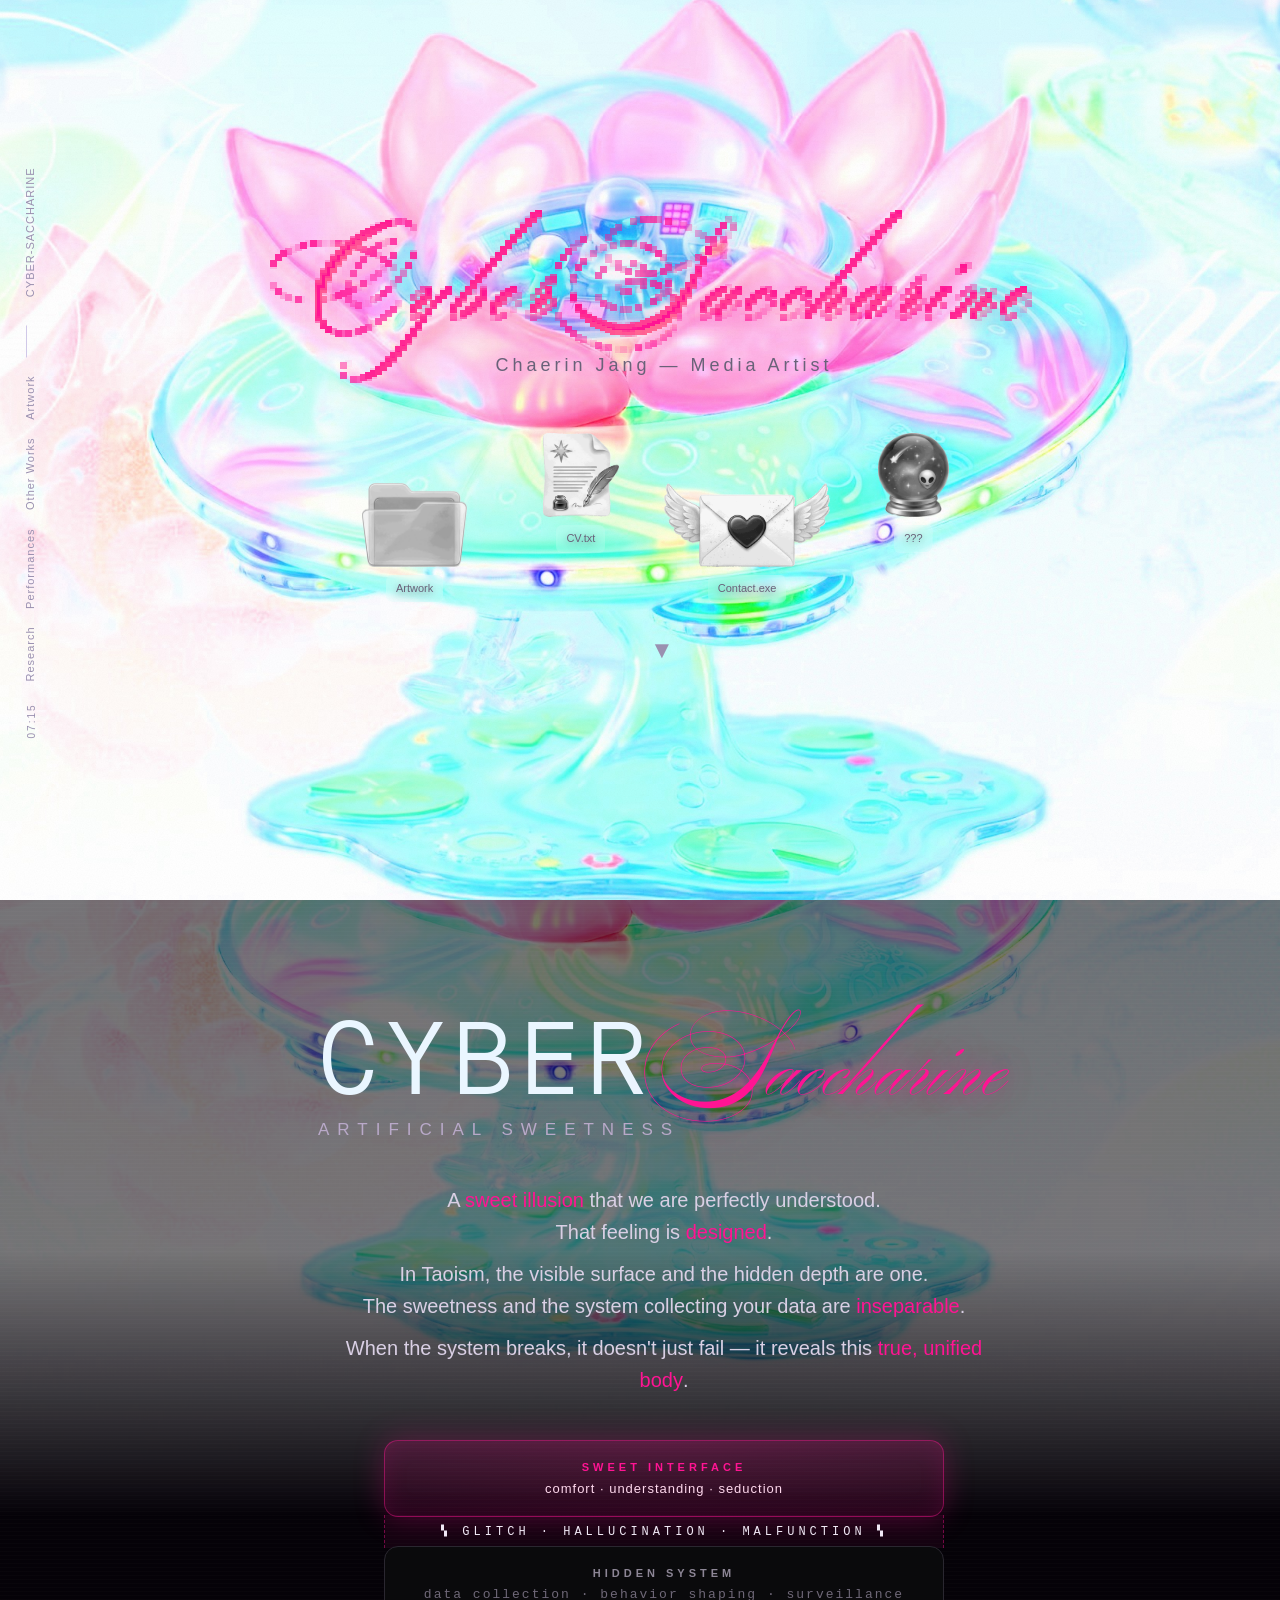
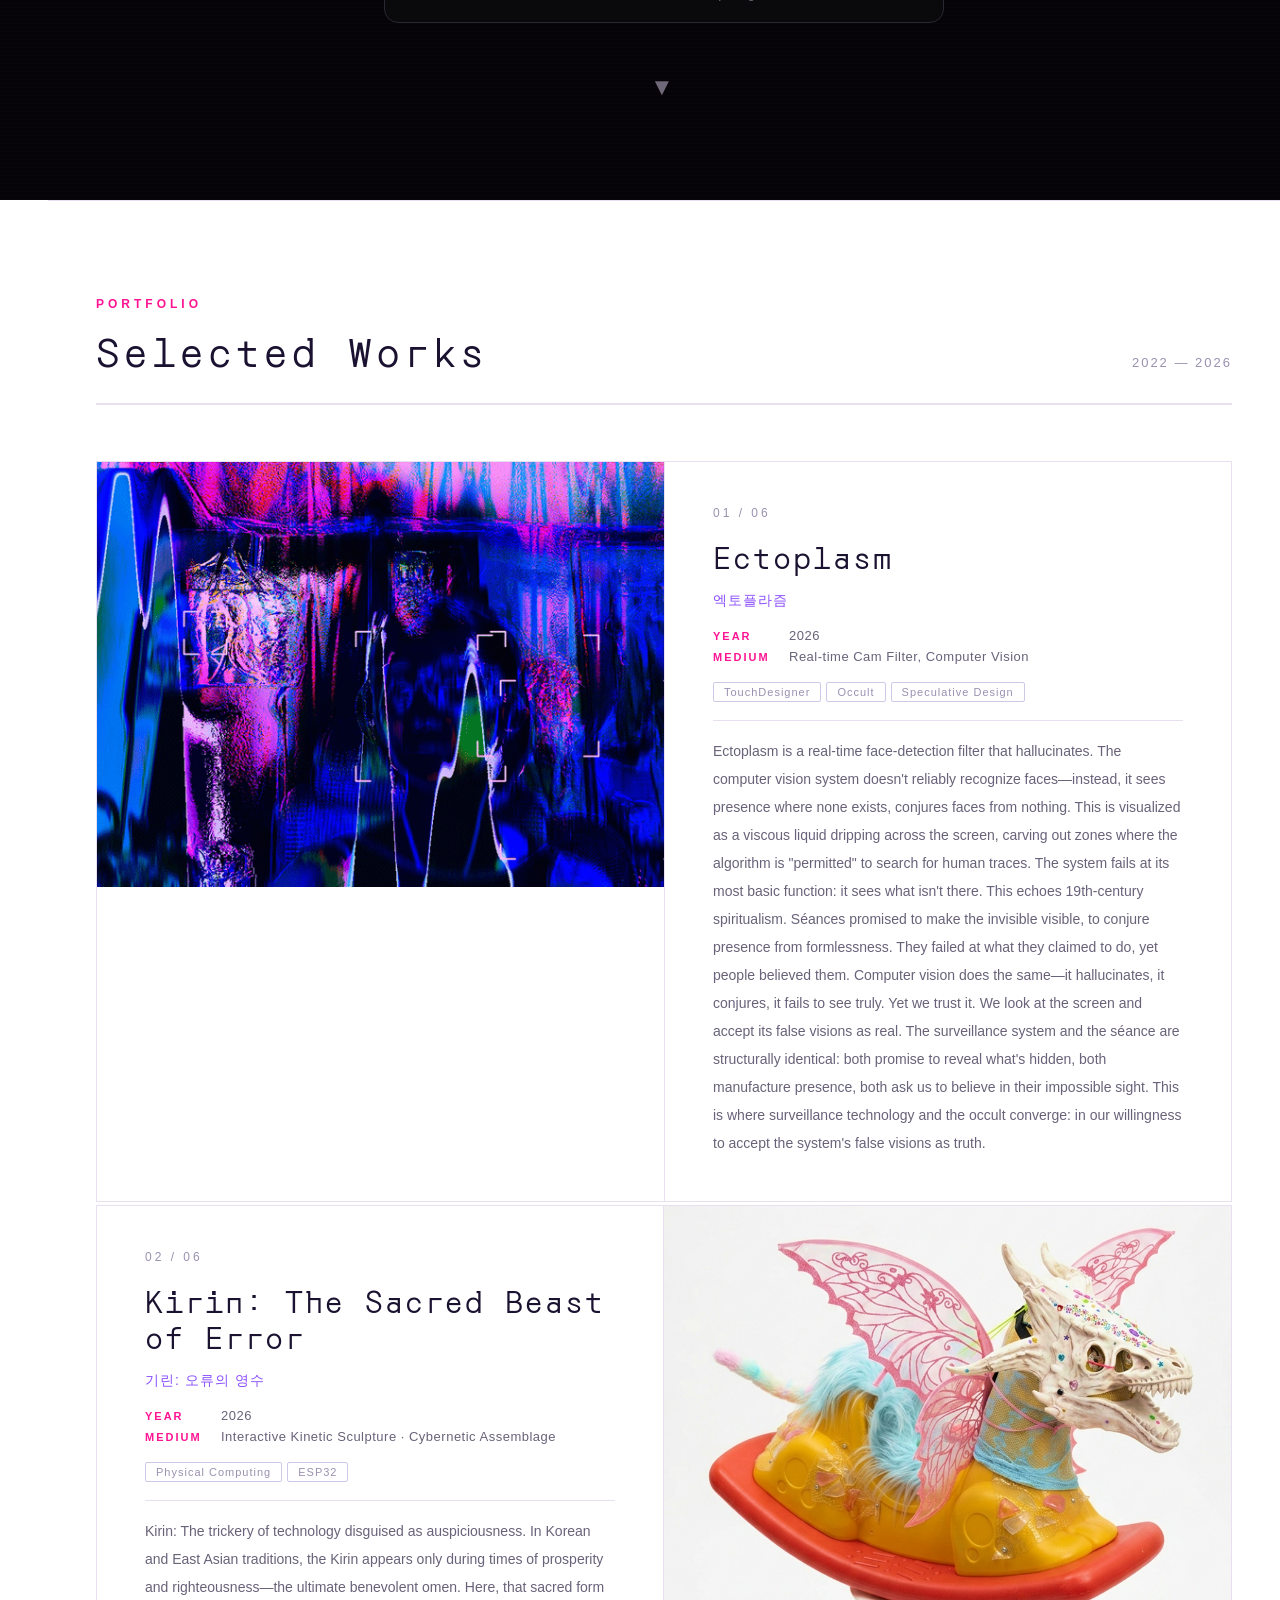
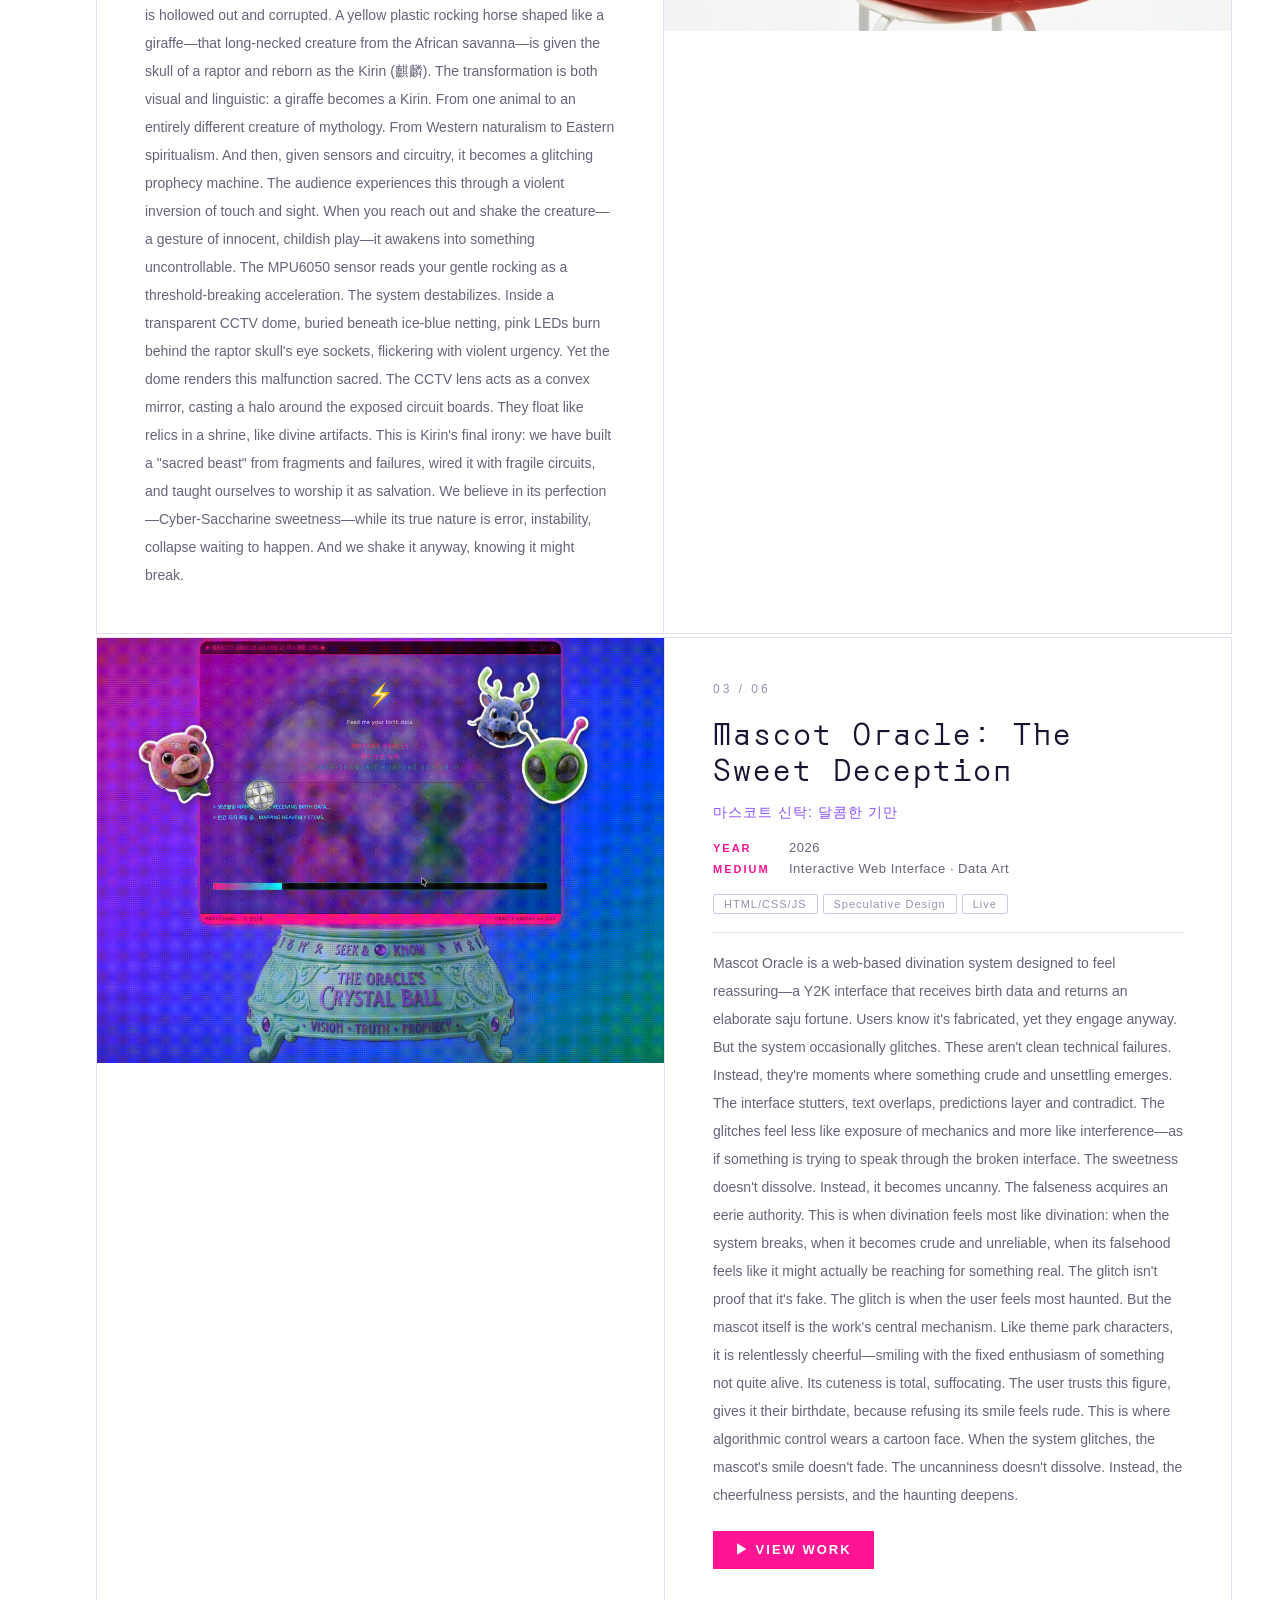
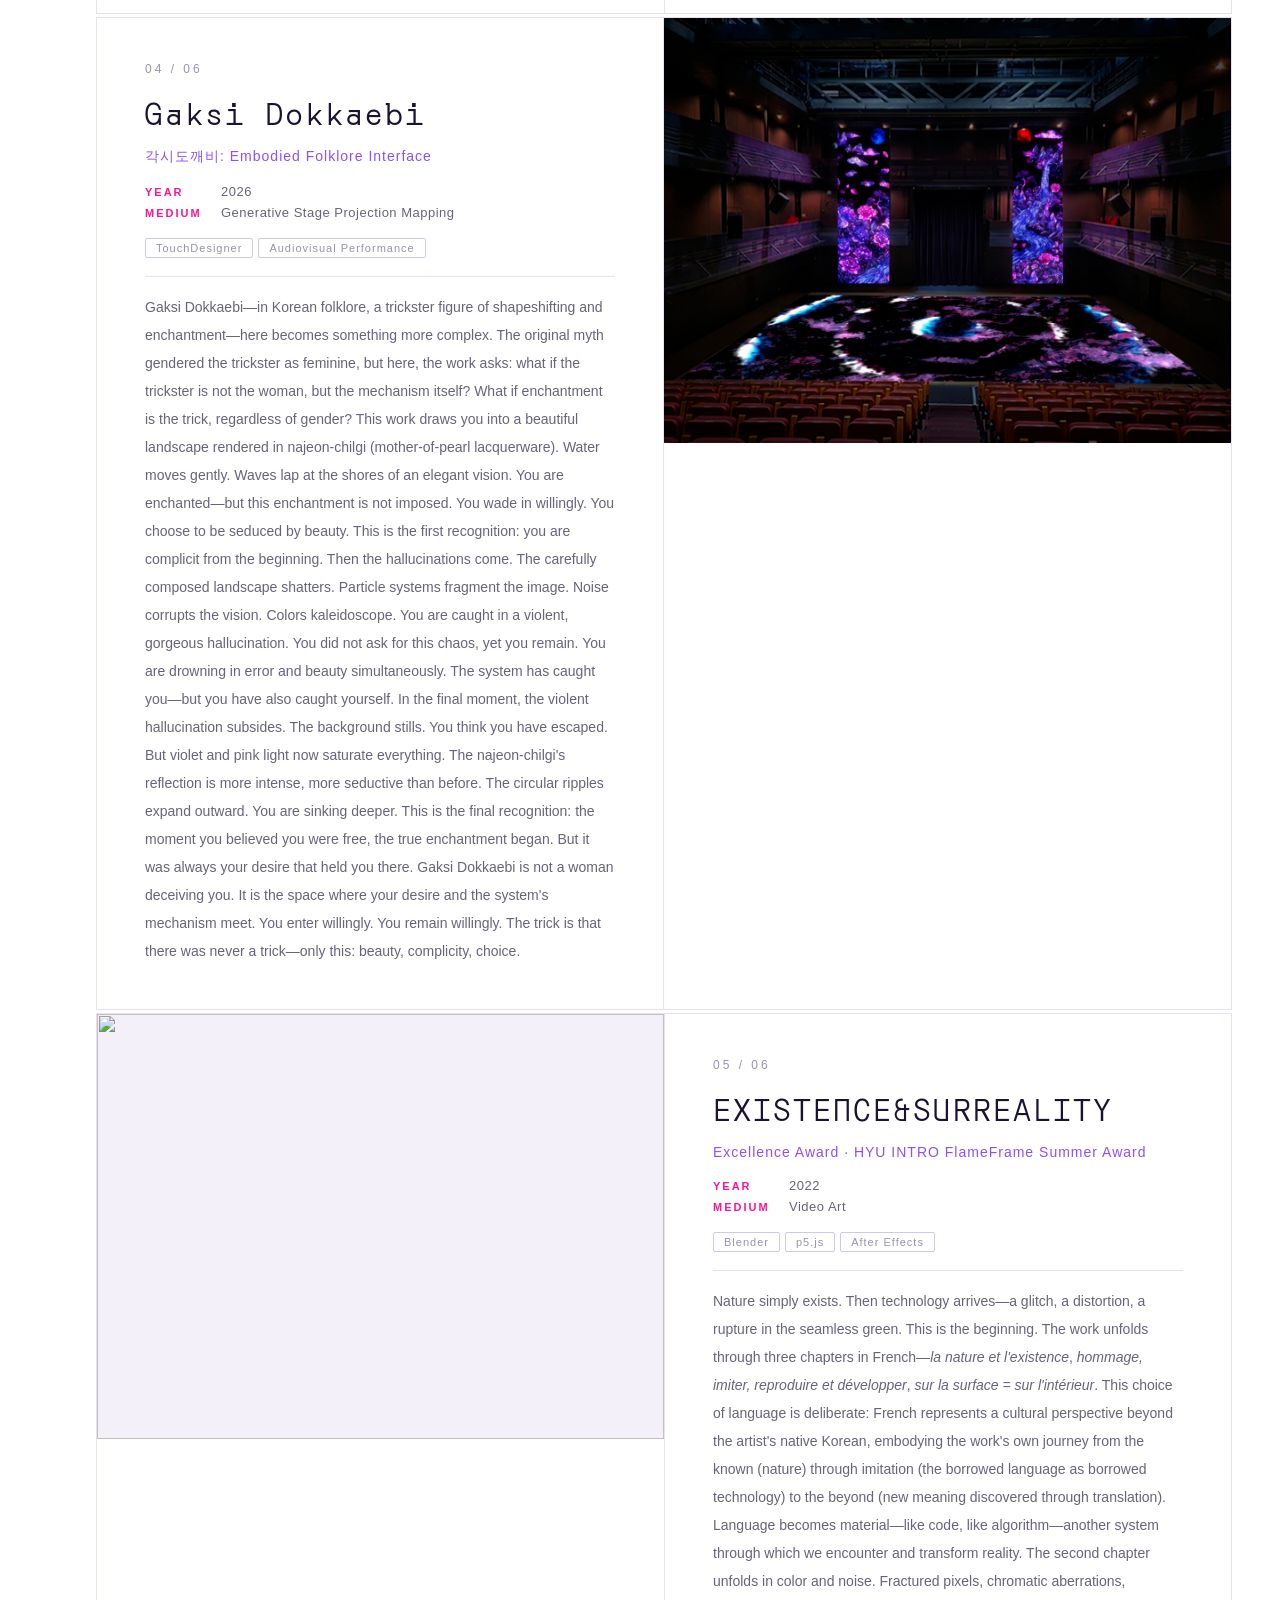
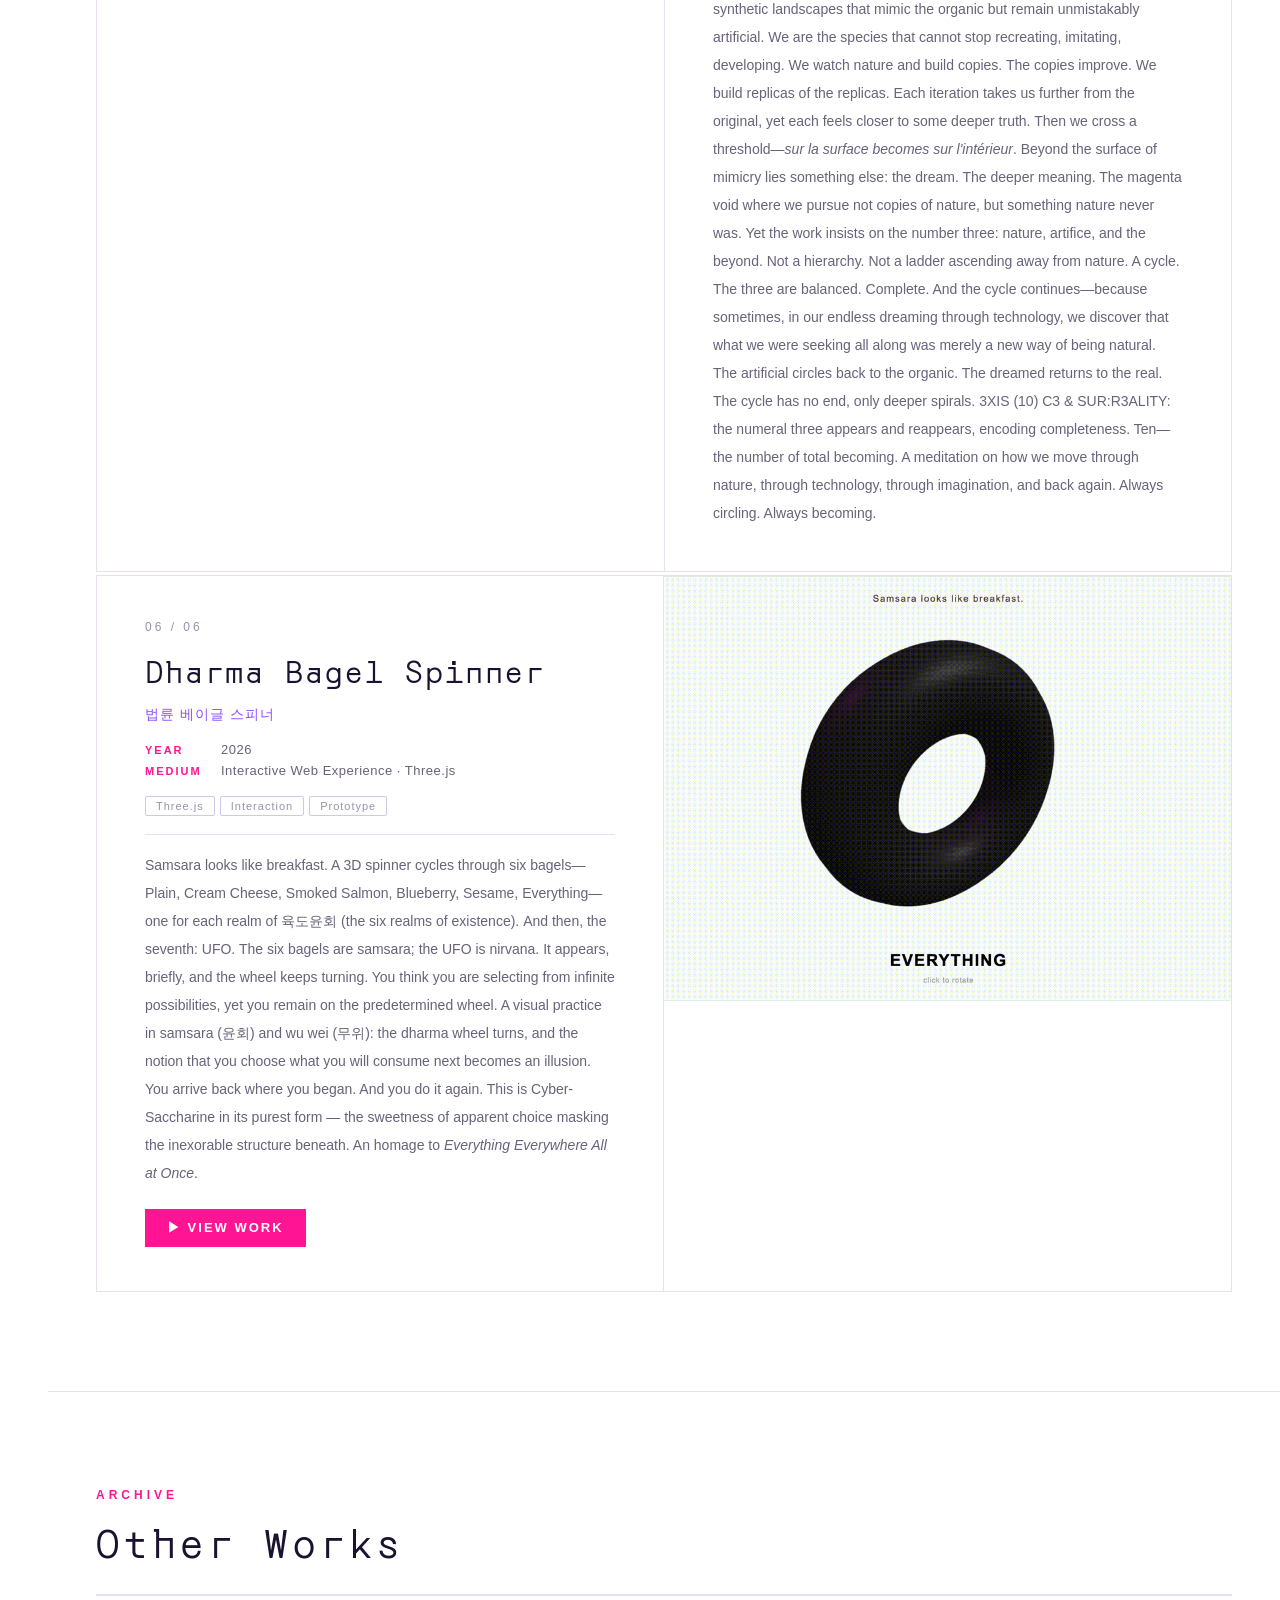
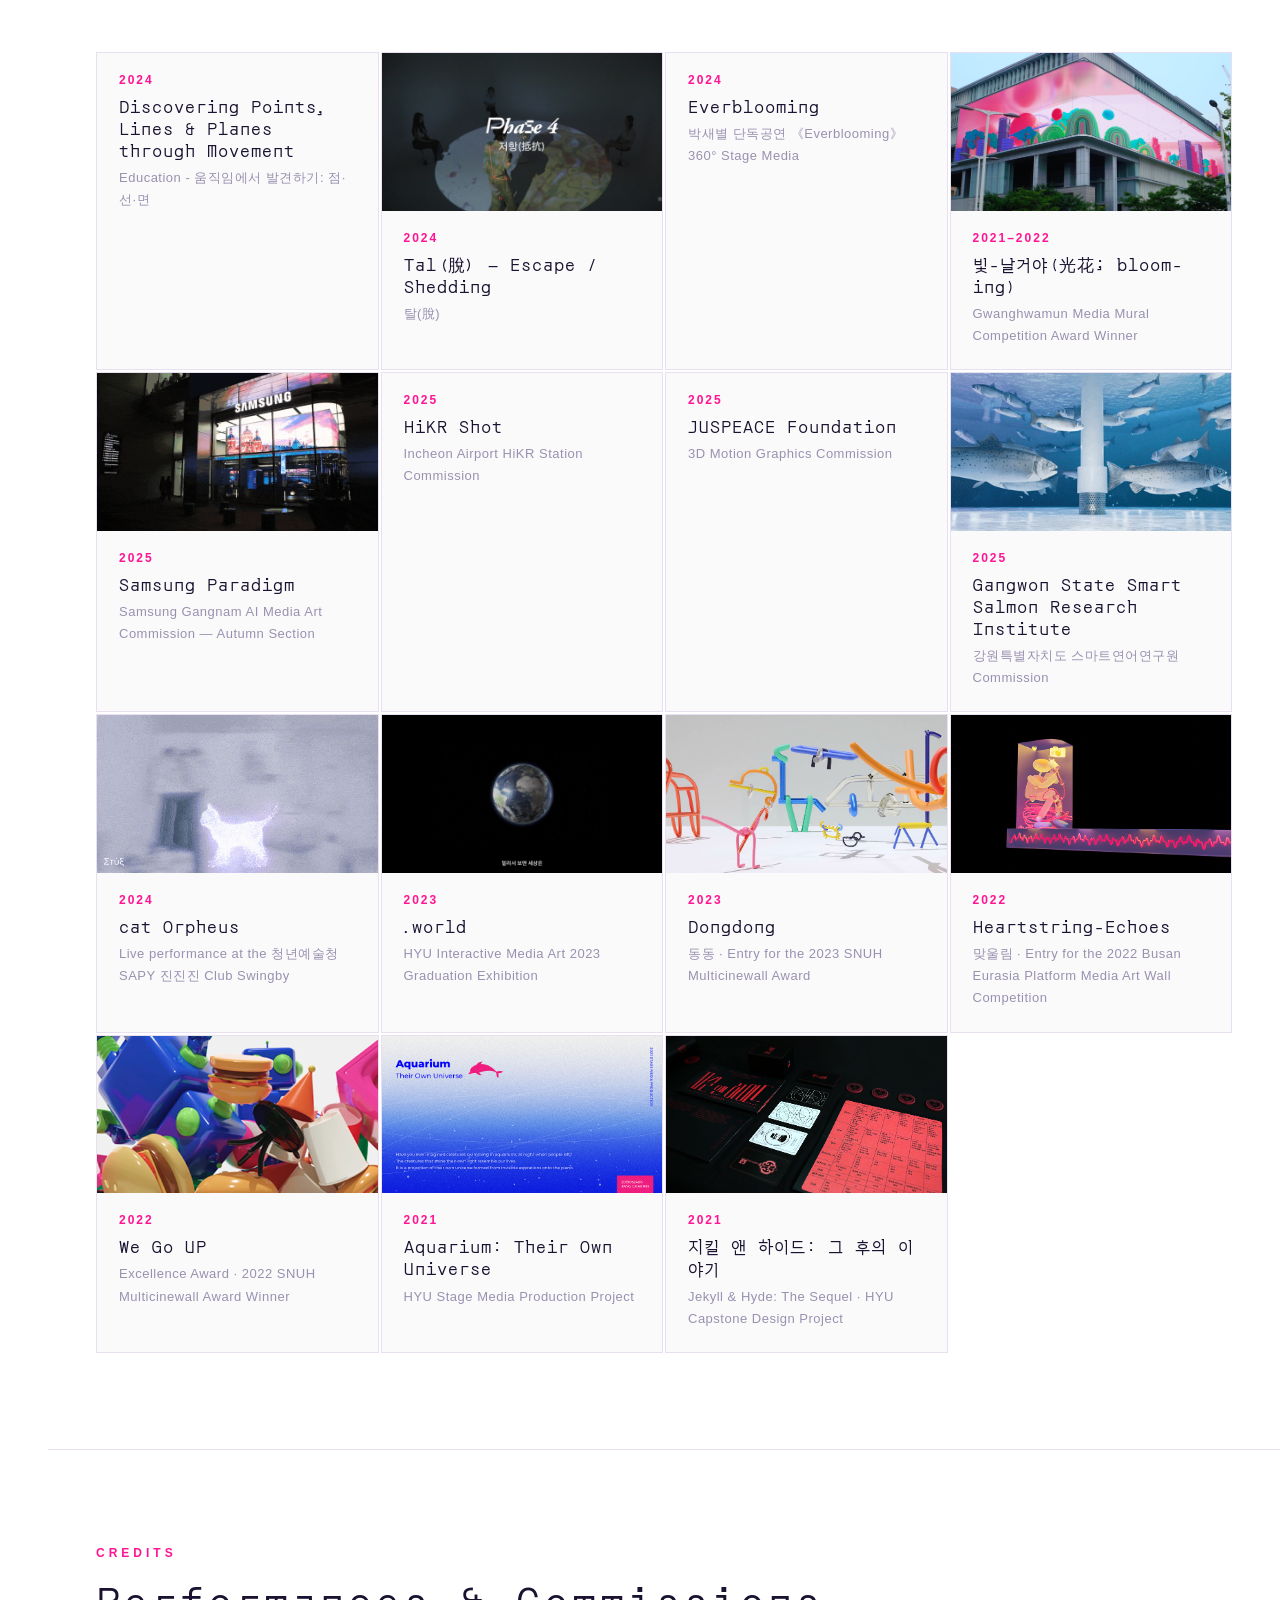
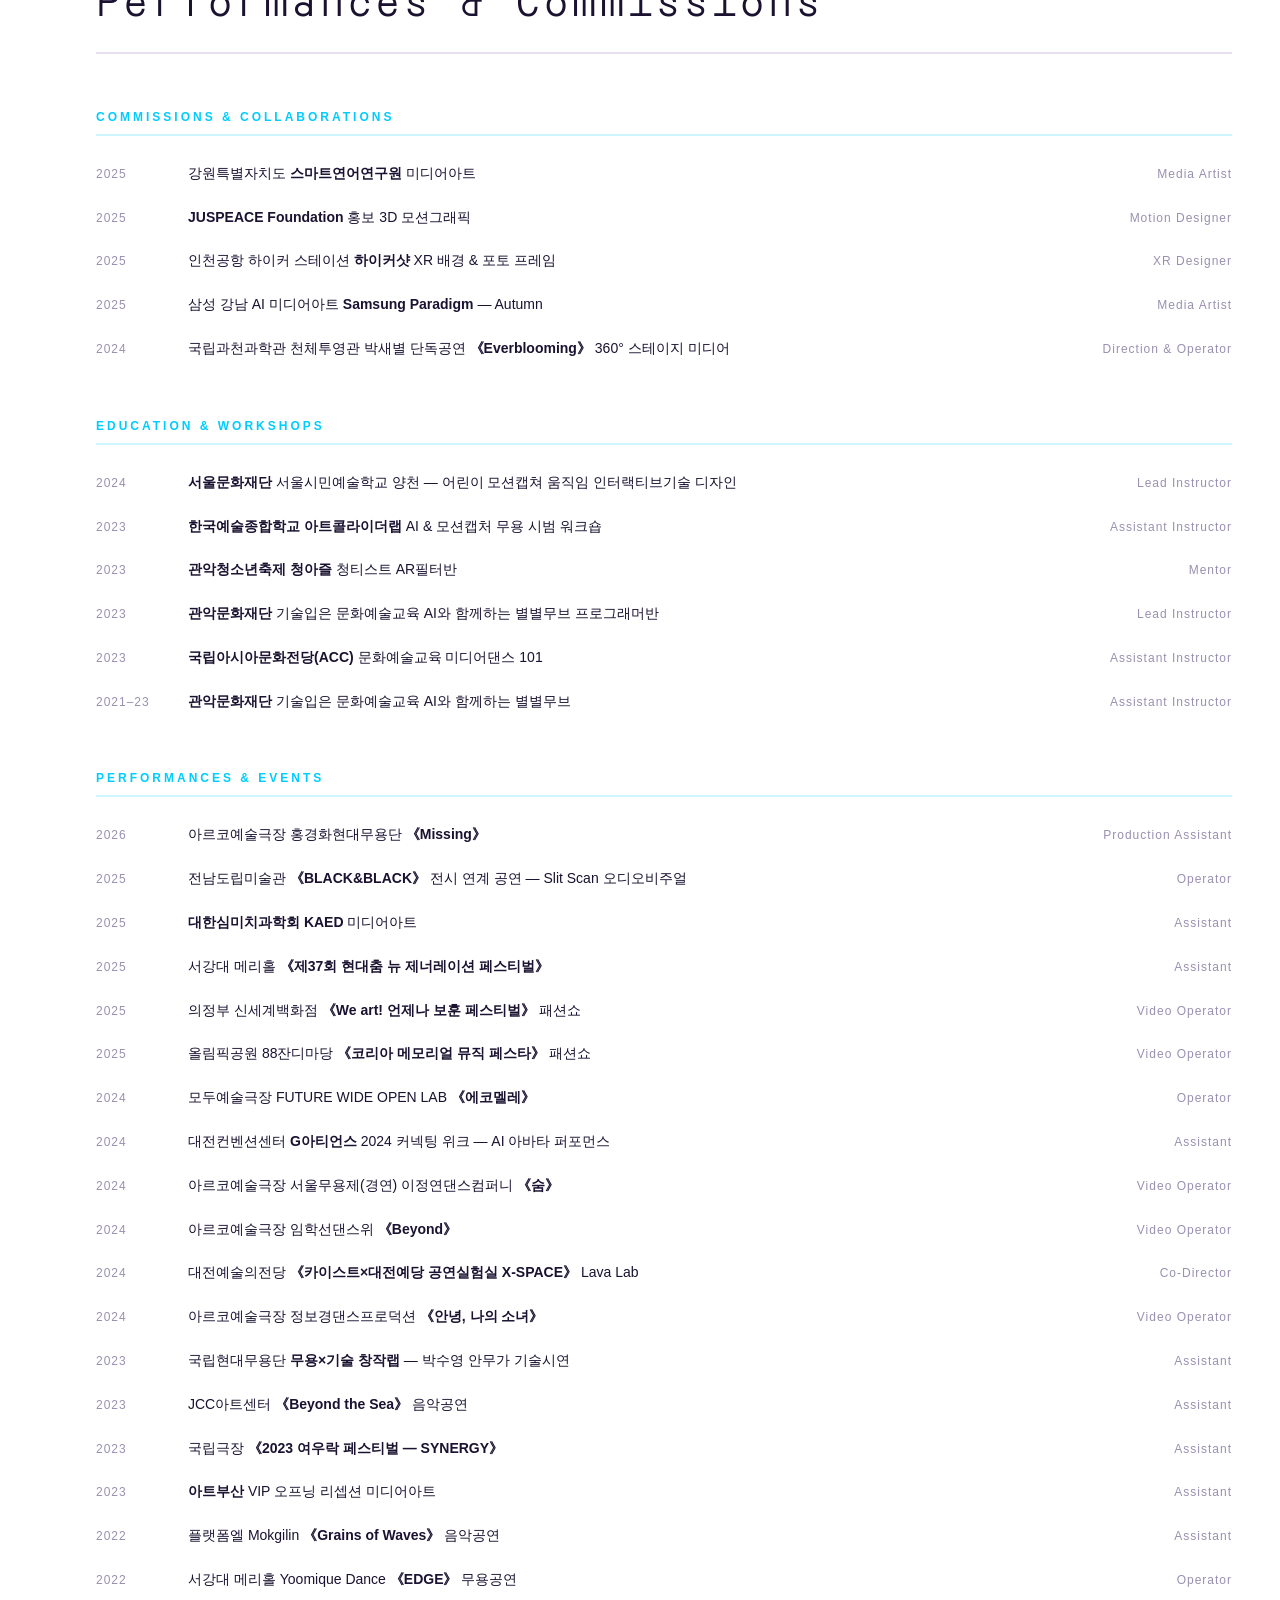
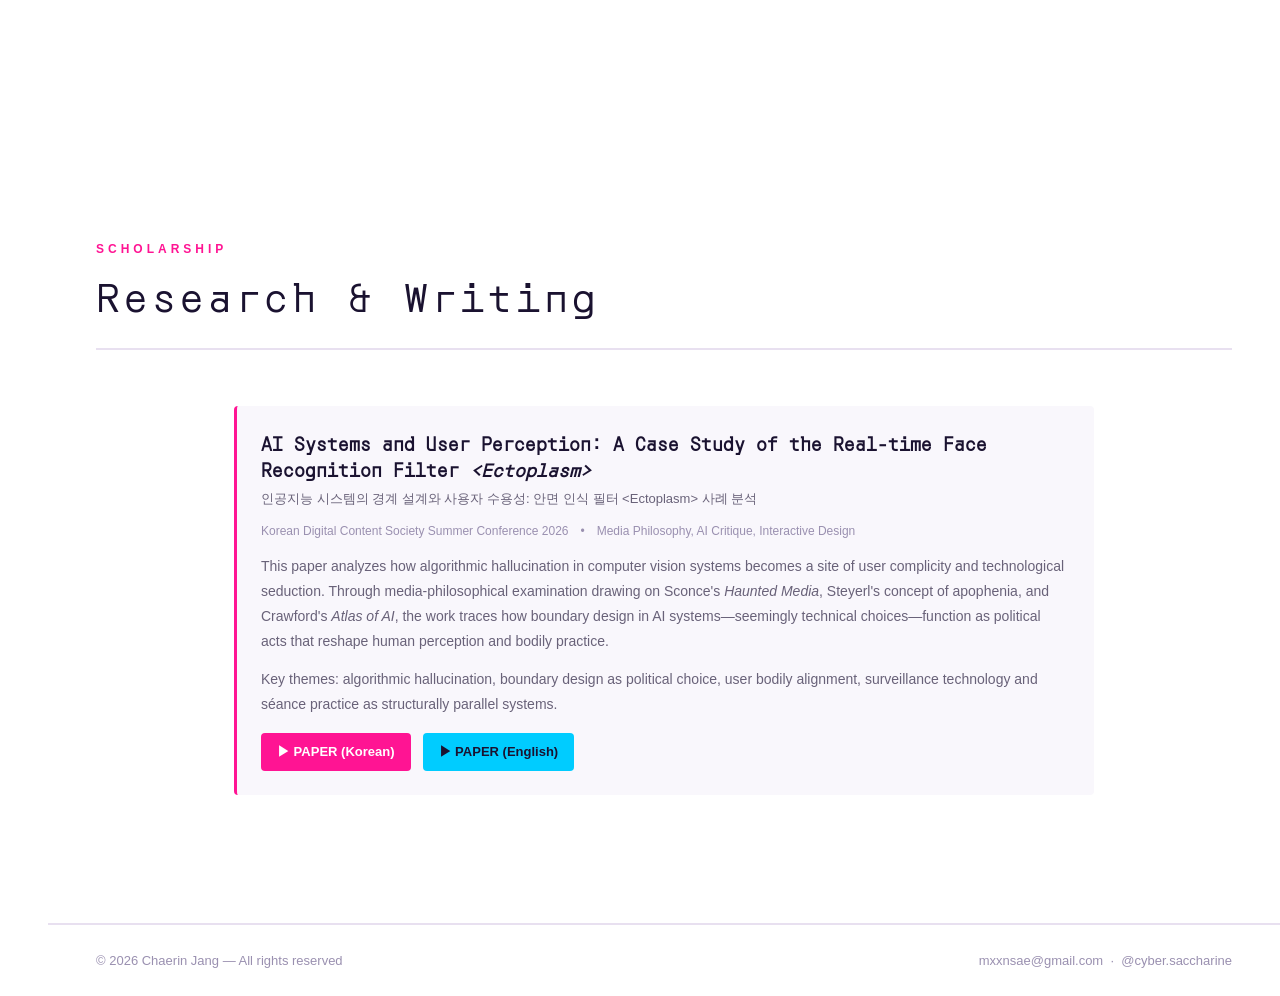
==== commit dff03d03: "Change detail_oracle_1 image format from png to jpg Co-Authored-By: Claude Sonnet 4.6 <noreply@anthr" ====
--- a/index.html
+++ b/index.html
@@ -1473,7 +1473,7 @@
 const mainWorks = [
   { id:'ecto', idx:'01', title:'Ectoplasm', subtitle:'엑토플라즘', year:'2026', medium:'Real-time Cam Filter, Computer Vision', tags:['TouchDesigner','Occult','Speculative Design'], color:'linear-gradient(135deg,#1a0018,#0d0010,#00101a)', img:'images/thumb_ecto.gif', images:['images/detail_ecto_1.png'], desc:'Ectoplasm is a real-time face-detection filter that hallucinates. The computer vision system doesn\'t reliably recognize faces—instead, it sees presence where none exists, conjures faces from nothing. This is visualized as a viscous liquid dripping across the screen, carving out zones where the algorithm is "permitted" to search for human traces. The system fails at its most basic function: it sees what isn\'t there. This echoes 19th-century spiritualism. Séances promised to make the invisible visible, to conjure presence from formlessness. They failed at what they claimed to do, yet people believed them. Computer vision does the same—it hallucinates, it conjures, it fails to see truly. Yet we trust it. We look at the screen and accept its false visions as real. The surveillance system and the séance are structurally identical: both promise to reveal what\'s hidden, both manufacture presence, both ask us to believe in their impossible sight. This is where surveillance technology and the occult converge: in our willingness to accept the system\'s false visions as truth.', url:null, vimeo:'1204625493' },
   { id:'kirin', idx:'02', title:'Kirin: The Sacred Beast of Error', subtitle:'기린: 오류의 영수', year:'2026', medium:'Interactive Kinetic Sculpture · Cybernetic Assemblage', tags:['Physical Computing','ESP32'], color:'linear-gradient(135deg,#1a0010,#0d001a,#001010)', img:'images/thumb_kirin.png', images:['images/detail_kirin_1.png','images/detail_kirin_2.png','images/detail_kirin_3.png','images/detail_kirin_4.png','images/detail_kirin_5.png'], desc:'Kirin: The trickery of technology disguised as auspiciousness. In Korean and East Asian traditions, the Kirin appears only during times of prosperity and righteousness—the ultimate benevolent omen. Here, that sacred form is hollowed out and corrupted. A yellow plastic rocking horse shaped like a giraffe—that long-necked creature from the African savanna—is given the skull of a raptor and reborn as the Kirin (麒麟). The transformation is both visual and linguistic: a giraffe becomes a Kirin. From one animal to an entirely different creature of mythology. From Western naturalism to Eastern spiritualism. And then, given sensors and circuitry, it becomes a glitching prophecy machine. The audience experiences this through a violent inversion of touch and sight. When you reach out and shake the creature—a gesture of innocent, childish play—it awakens into something uncontrollable. The MPU6050 sensor reads your gentle rocking as a threshold-breaking acceleration. The system destabilizes. Inside a transparent CCTV dome, buried beneath ice-blue netting, pink LEDs burn behind the raptor skull\'s eye sockets, flickering with violent urgency. Yet the dome renders this malfunction sacred. The CCTV lens acts as a convex mirror, casting a halo around the exposed circuit boards. They float like relics in a shrine, like divine artifacts. This is Kirin\'s final irony: we have built a "sacred beast" from fragments and failures, wired it with fragile circuits, and taught ourselves to worship it as salvation. We believe in its perfection—Cyber-Saccharine sweetness—while its true nature is error, instability, collapse waiting to happen. And we shake it anyway, knowing it might break.', url:null },
-  { id:'oracle', idx:'03', title:'Mascot Oracle: The Sweet Deception', subtitle:'마스코트 신탁: 달콤한 기만', year:'2026', medium:'Interactive Web Interface · Data Art', tags:['HTML/CSS/JS','Speculative Design','Live'], color:'linear-gradient(135deg,#1a0020,#000d20,#1a0010)', img:'images/thumb_oracle.gif', images:['images/detail_oracle_1.png','images/detail_oracle_2.png','images/detail_oracle_3.png','images/detail_oracle_6.png'], desc:'Mascot Oracle is a web-based divination system designed to feel reassuring—a Y2K interface that receives birth data and returns an elaborate saju fortune. Users know it\'s fabricated, yet they engage anyway. But the system occasionally glitches. These aren\'t clean technical failures. Instead, they\'re moments where something crude and unsettling emerges. The interface stutters, text overlaps, predictions layer and contradict. The glitches feel less like exposure of mechanics and more like interference—as if something is trying to speak through the broken interface. The sweetness doesn\'t dissolve. Instead, it becomes uncanny. The falseness acquires an eerie authority. This is when divination feels most like divination: when the system breaks, when it becomes crude and unreliable, when its falsehood feels like it might actually be reaching for something real. The glitch isn\'t proof that it\'s fake. The glitch is when the user feels most haunted. But the mascot itself is the work\'s central mechanism. Like theme park characters, it is relentlessly cheerful—smiling with the fixed enthusiasm of something not quite alive. Its cuteness is total, suffocating. The user trusts this figure, gives it their birthdate, because refusing its smile feels rude. This is where algorithmic control wears a cartoon face. When the system glitches, the mascot\'s smile doesn\'t fade. The uncanniness doesn\'t dissolve. Instead, the cheerfulness persists, and the haunting deepens.', url:'https://mxxnsae.github.io/mascot-oracle/' },
+  { id:'oracle', idx:'03', title:'Mascot Oracle: The Sweet Deception', subtitle:'마스코트 신탁: 달콤한 기만', year:'2026', medium:'Interactive Web Interface · Data Art', tags:['HTML/CSS/JS','Speculative Design','Live'], color:'linear-gradient(135deg,#1a0020,#000d20,#1a0010)', img:'images/thumb_oracle.gif', images:['images/detail_oracle_1.jpg','images/detail_oracle_2.png','images/detail_oracle_3.png','images/detail_oracle_6.png'], desc:'Mascot Oracle is a web-based divination system designed to feel reassuring—a Y2K interface that receives birth data and returns an elaborate saju fortune. Users know it\'s fabricated, yet they engage anyway. But the system occasionally glitches. These aren\'t clean technical failures. Instead, they\'re moments where something crude and unsettling emerges. The interface stutters, text overlaps, predictions layer and contradict. The glitches feel less like exposure of mechanics and more like interference—as if something is trying to speak through the broken interface. The sweetness doesn\'t dissolve. Instead, it becomes uncanny. The falseness acquires an eerie authority. This is when divination feels most like divination: when the system breaks, when it becomes crude and unreliable, when its falsehood feels like it might actually be reaching for something real. The glitch isn\'t proof that it\'s fake. The glitch is when the user feels most haunted. But the mascot itself is the work\'s central mechanism. Like theme park characters, it is relentlessly cheerful—smiling with the fixed enthusiasm of something not quite alive. Its cuteness is total, suffocating. The user trusts this figure, gives it their birthdate, because refusing its smile feels rude. This is where algorithmic control wears a cartoon face. When the system glitches, the mascot\'s smile doesn\'t fade. The uncanniness doesn\'t dissolve. Instead, the cheerfulness persists, and the haunting deepens.', url:'https://mxxnsae.github.io/mascot-oracle/' },
   { id:'gaksi', idx:'04', title:'Gaksi Dokkaebi', subtitle:'각시도깨비: Embodied Folklore Interface', year:'2026', medium:'Generative Stage Projection Mapping', tags:['TouchDesigner','Audiovisual Performance'], color:'linear-gradient(135deg,#1a0033,#050030,#000d20)', img:'images/thumb_gaksi.png', images:['images/detail_gaksi_3.png','images/detail_gaksi_2.png','images/detail_gaksi_1.png','images/detail_gaksi_4.gif','images/detail_gaksi_5.png'], desc:'Gaksi Dokkaebi—in Korean folklore, a trickster figure of shapeshifting and enchantment—here becomes something more complex. The original myth gendered the trickster as feminine, but here, the work asks: what if the trickster is not the woman, but the mechanism itself? What if enchantment is the trick, regardless of gender? This work draws you into a beautiful landscape rendered in najeon-chilgi (mother-of-pearl lacquerware). Water moves gently. Waves lap at the shores of an elegant vision. You are enchanted—but this enchantment is not imposed. You wade in willingly. You choose to be seduced by beauty. This is the first recognition: you are complicit from the beginning. Then the hallucinations come. The carefully composed landscape shatters. Particle systems fragment the image. Noise corrupts the vision. Colors kaleidoscope. You are caught in a violent, gorgeous hallucination. You did not ask for this chaos, yet you remain. You are drowning in error and beauty simultaneously. The system has caught you—but you have also caught yourself. In the final moment, the violent hallucination subsides. The background stills. You think you have escaped. But violet and pink light now saturate everything. The najeon-chilgi\'s reflection is more intense, more seductive than before. The circular ripples expand outward. You are sinking deeper. This is the final recognition: the moment you believed you were free, the true enchantment began. But it was always your desire that held you there. Gaksi Dokkaebi is not a woman deceiving you. It is the space where your desire and the system\'s mechanism meet. You enter willingly. You remain willingly. The trick is that there was never a trick—only this: beauty, complicity, choice.', url:null },
   { id:'existence', idx:'05', title:'EXISTENCE&SURREALITY', subtitle:'Excellence Award · HYU INTRO FlameFrame Summer Award', year:'2022', medium:'Video Art', tags:['Blender','p5.js','After Effects'], color:'linear-gradient(135deg,#2d1b4e,#1a0033,#0d001a)', img:'images/thumb_ens.gif', images:['images/detail_ens_1.png','images/detail_ens_2.png'], desc:'Nature simply exists. Then technology arrives—a glitch, a distortion, a rupture in the seamless green. This is the beginning. The work unfolds through three chapters in French—<em>la nature et l\'existence</em>, <em>hommage, imiter, reproduire et développer</em>, <em>sur la surface = sur l\'intérieur</em>. This choice of language is deliberate: French represents a cultural perspective beyond the artist\'s native Korean, embodying the work\'s own journey from the known (nature) through imitation (the borrowed language as borrowed technology) to the beyond (new meaning discovered through translation). Language becomes material—like code, like algorithm—another system through which we encounter and transform reality. The second chapter unfolds in color and noise. Fractured pixels, chromatic aberrations, synthetic landscapes that mimic the organic but remain unmistakably artificial. We are the species that cannot stop recreating, imitating, developing. We watch nature and build copies. The copies improve. We build replicas of the replicas. Each iteration takes us further from the original, yet each feels closer to some deeper truth. Then we cross a threshold—<em>sur la surface becomes sur l\'intérieur</em>. Beyond the surface of mimicry lies something else: the dream. The deeper meaning. The magenta void where we pursue not copies of nature, but something nature never was. Yet the work insists on the number three: nature, artifice, and the beyond. Not a hierarchy. Not a ladder ascending away from nature. A cycle. The three are balanced. Complete. And the cycle continues—because sometimes, in our endless dreaming through technology, we discover that what we were seeking all along was merely a new way of being natural. The artificial circles back to the organic. The dreamed returns to the real. The cycle has no end, only deeper spirals. 3XIS (10) C3 & SUR:R3ALITY: the numeral three appears and reappears, encoding completeness. Ten—the number of total becoming. A meditation on how we move through nature, through technology, through imagination, and back again. Always circling. Always becoming.', url:null, video:'videos/ens.mp4' },
   { id:'bagel', idx:'06', title:'Dharma Bagel Spinner', subtitle:'법륜 베이글 스피너', year:'2026', medium:'Interactive Web Experience · Three.js', tags:['Three.js','Interaction','Prototype'], color:'linear-gradient(135deg,#1a0020,#1a1a2e,#16213e)', img:'images/thumb_bagel.gif', images:[], desc:'Samsara looks like breakfast. A 3D spinner cycles through six bagels—Plain, Cream Cheese, Smoked Salmon, Blueberry, Sesame, Everything—one for each realm of 육도윤회 (the six realms of existence). And then, the seventh: UFO. The six bagels are samsara; the UFO is nirvana. It appears, briefly, and the wheel keeps turning. You think you are selecting from infinite possibilities, yet you remain on the predetermined wheel. A visual practice in samsara (윤회) and wu wei (무위): the dharma wheel turns, and the notion that you choose what you will consume next becomes an illusion. You arrive back where you began. And you do it again. This is Cyber-Saccharine in its purest form — the sweetness of apparent choice masking the inexorable structure beneath. An homage to <em>Everything Everywhere All at Once</em>.', url:'dharma-bagel-spinner/index.html', video:null },
